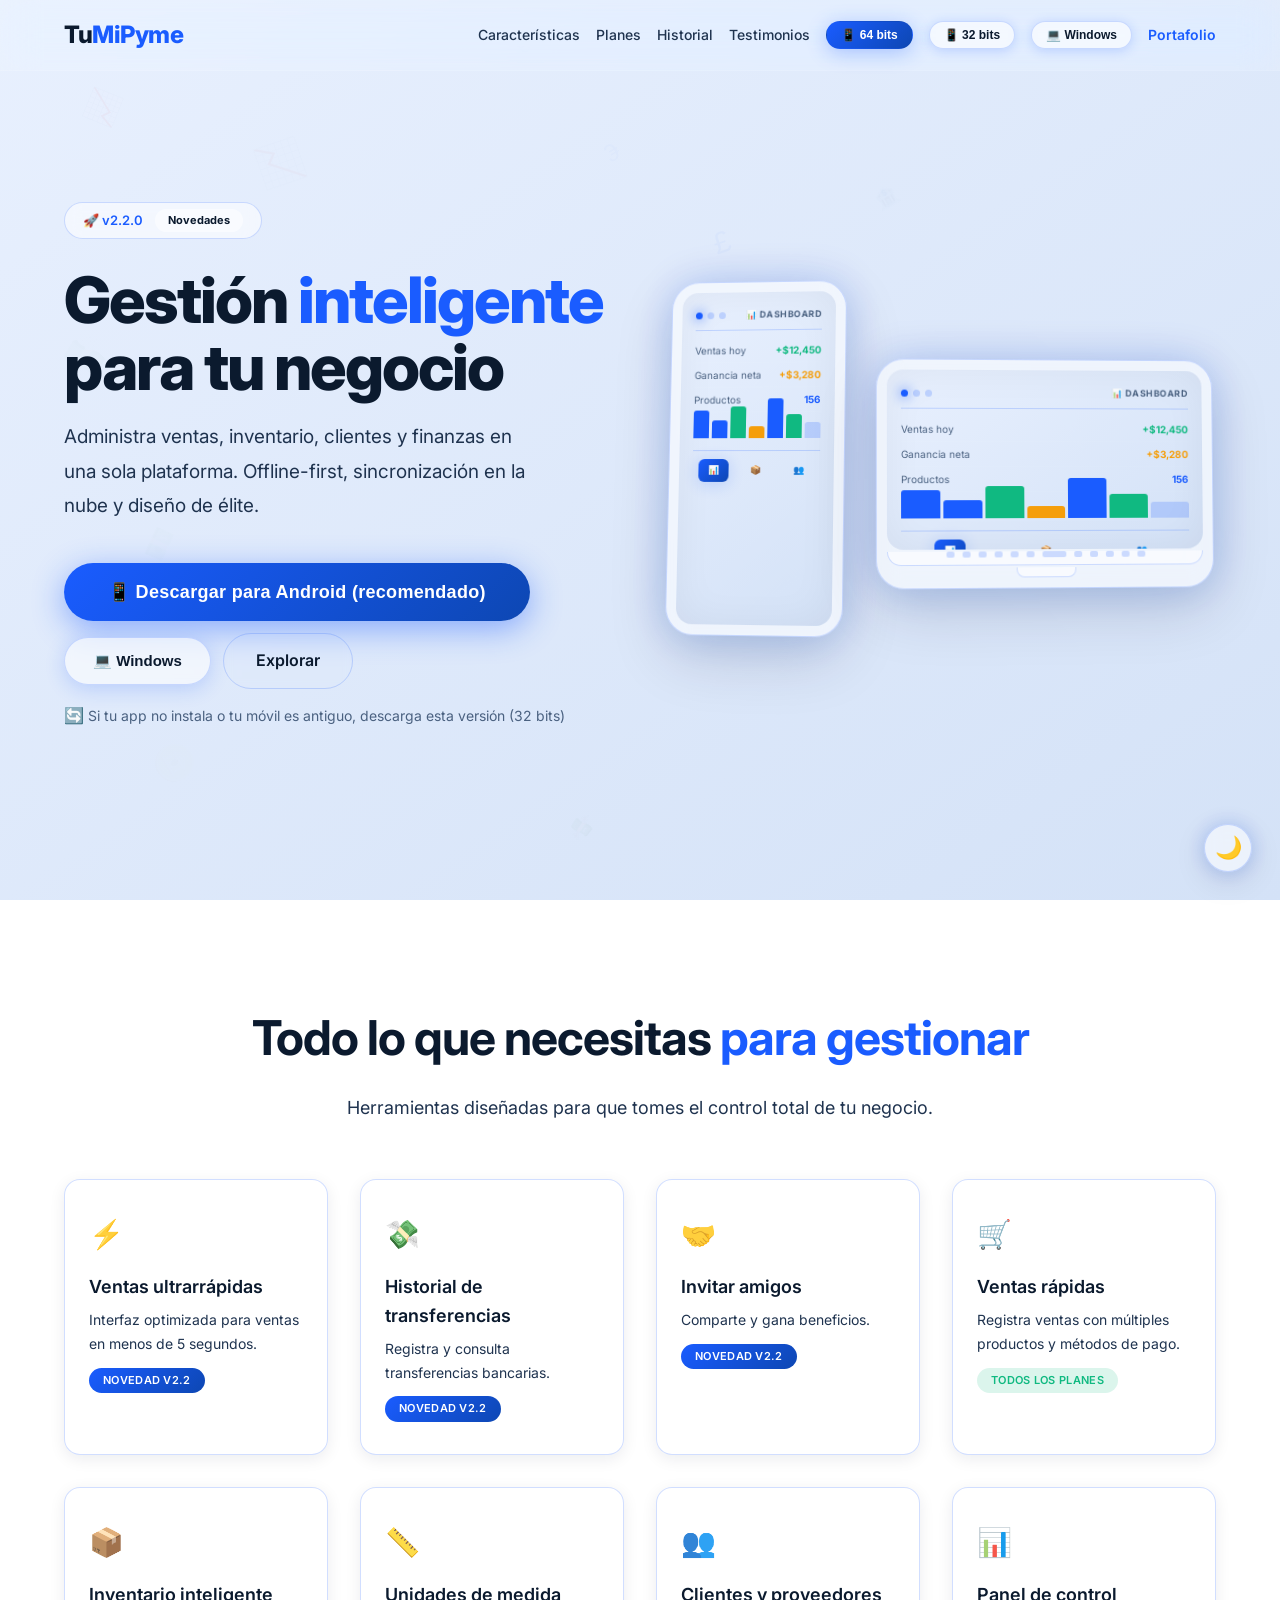
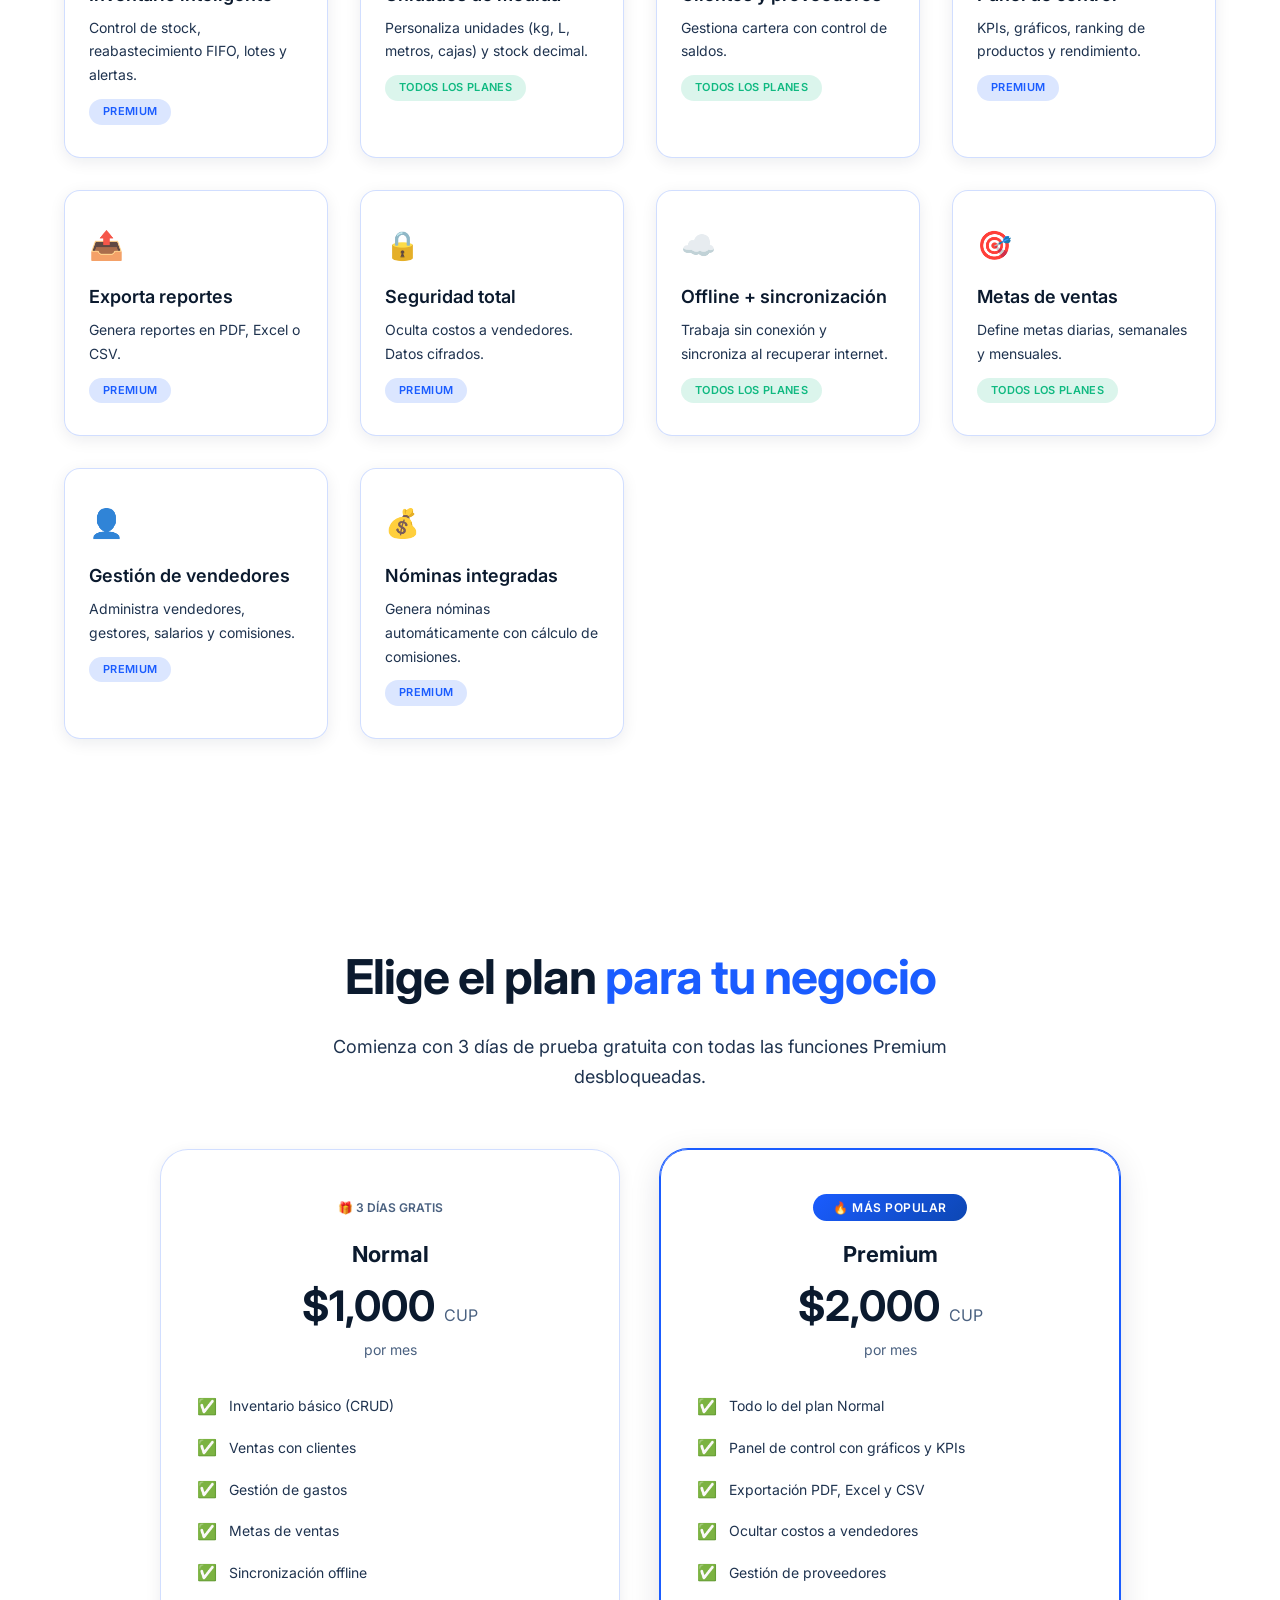
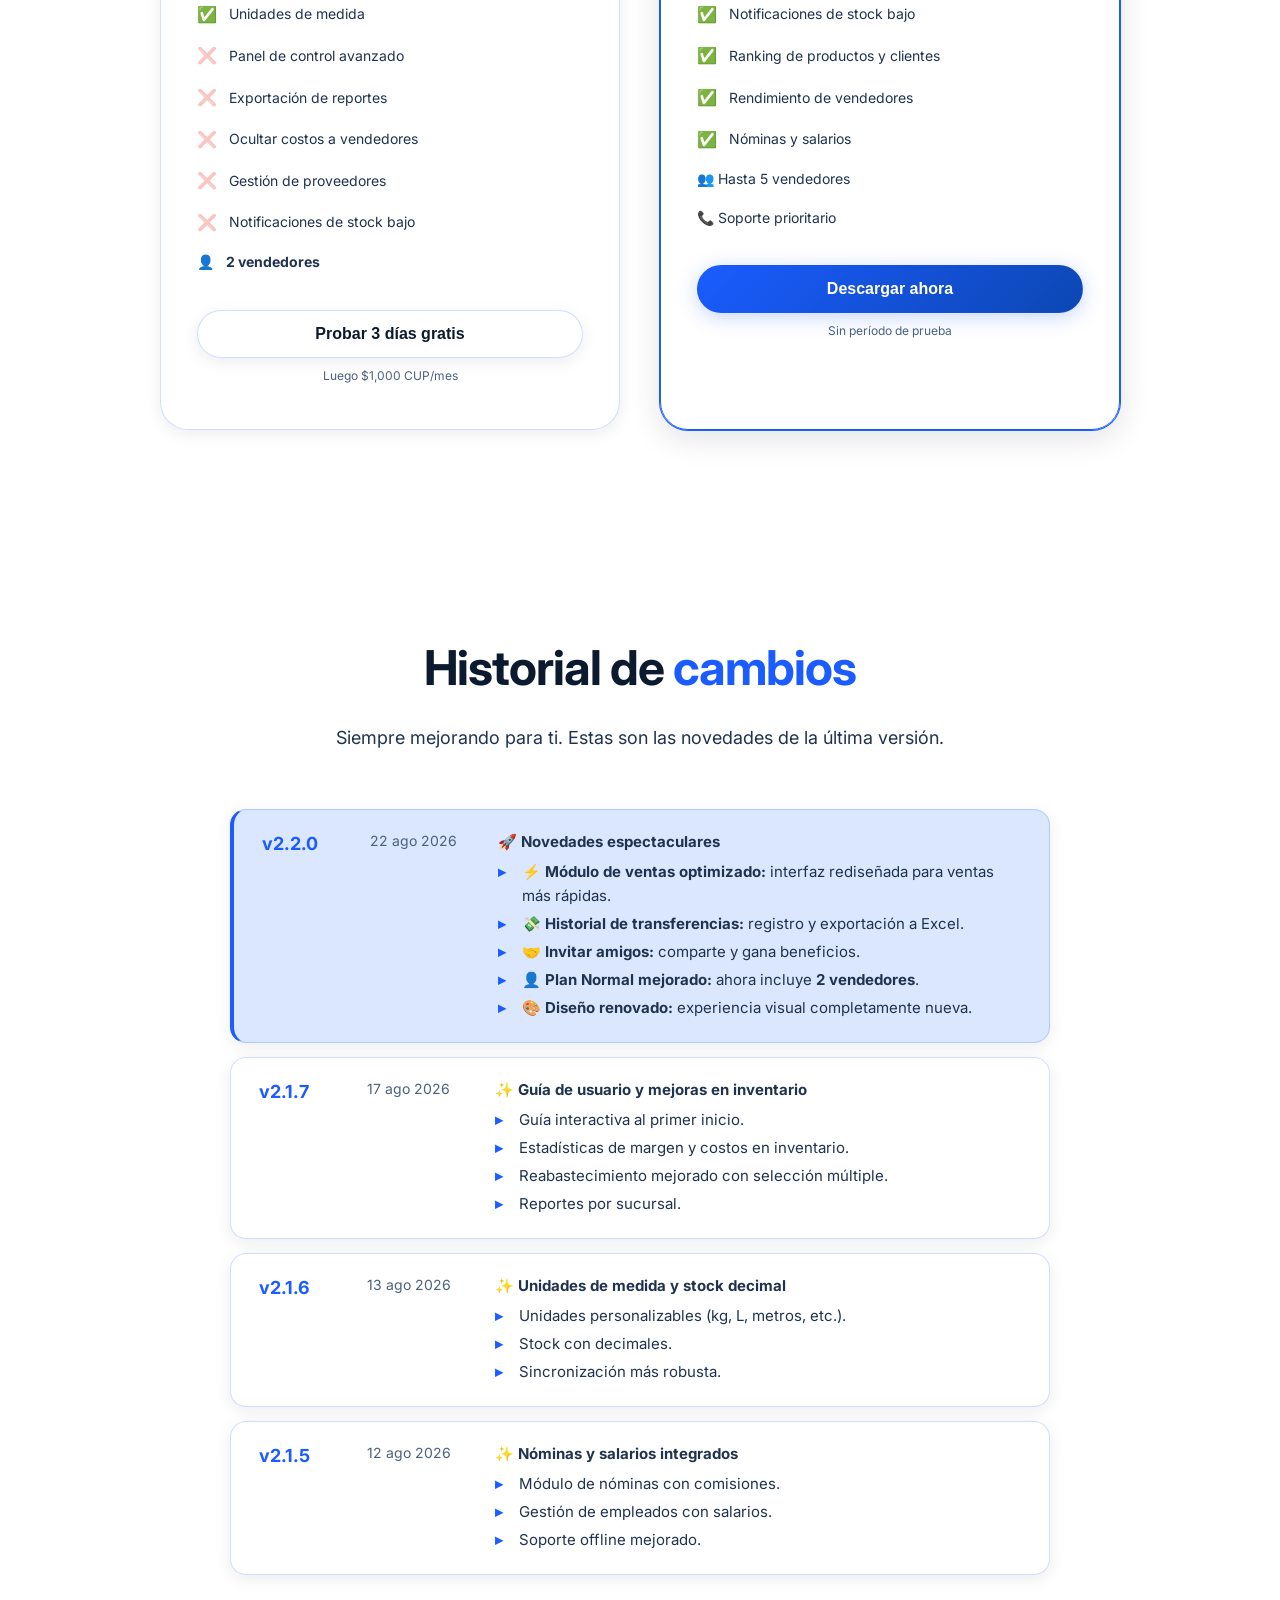
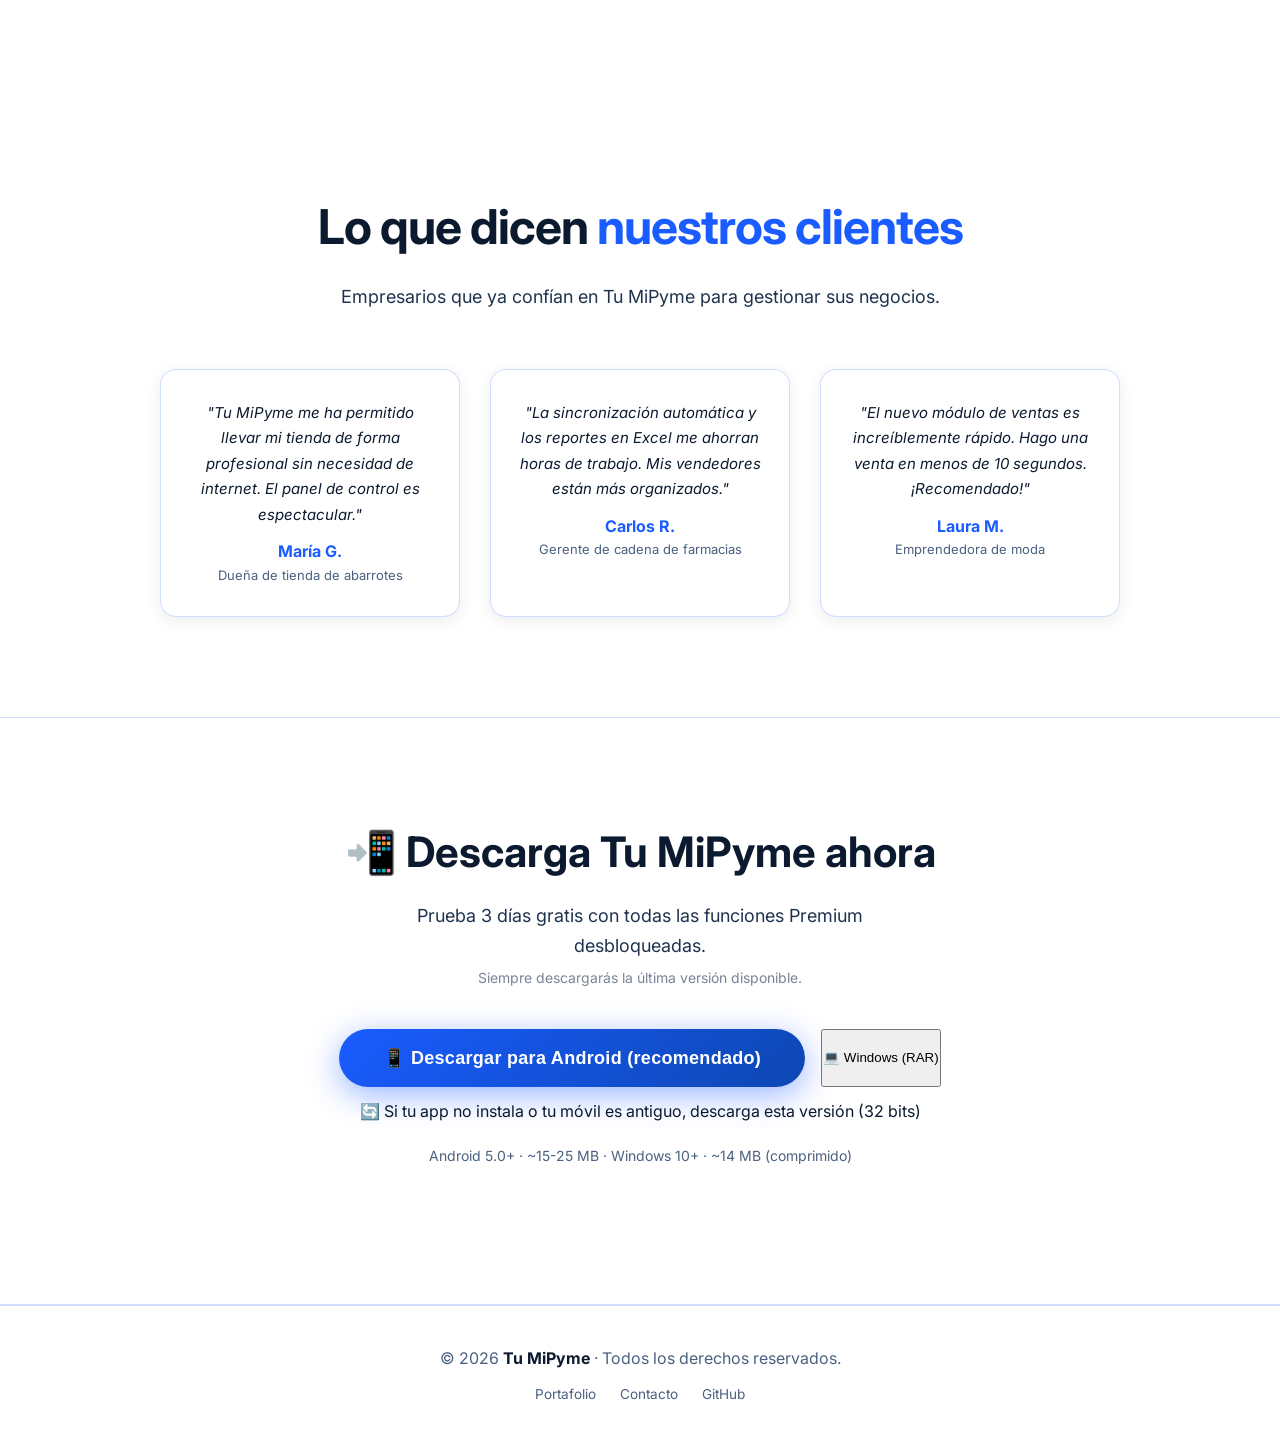
==== index.html @ acb0d07e "Update index.htmlasdasd" ====
<!DOCTYPE html>
<html lang="es">
<head>
    <meta charset="UTF-8" />
    <meta name="viewport" content="width=device-width, initial-scale=1.0" />
    <title>TuMiPyme · Gestión empresarial de élite</title>
    <meta name="description" content="La plataforma definitiva para gestionar tu negocio con inteligencia, diseño y rendimiento sin precedentes." />
    <link rel="preconnect" href="https://fonts.googleapis.com" />
    <link rel="preconnect" href="https://fonts.gstatic.com" crossorigin />
    <link href="https://fonts.googleapis.com/css2?family=Inter:opsz,wght@14..32,300;14..32,400;14..32,500;14..32,600;14..32,700;14..32,800;14..32,900&display=swap" rel="stylesheet" />
    <style>
        /* ============================================================
           VARIABLES – Fondos unificados con gradientes azules
           ============================================================ */
        :root {
            --bg-gradient: linear-gradient(145deg, #e8f0fe, #d4e2f7);
            --bg-card: rgba(255, 255, 255, 0.55);
            --bg-card-hover: rgba(255, 255, 255, 0.75);
            --text-primary: #0b1a2e;
            --text-secondary: #1f334f;
            --text-muted: #4a6180;
            --accent: #1a5cff;
            --accent-light: #dbe6ff;
            --accent-gradient: linear-gradient(135deg, #1a5cff, #0d47b3);
            --shadow-sm: 0 4px 16px rgba(0, 20, 50, 0.08);
            --shadow-md: 0 8px 32px rgba(0, 20, 50, 0.12);
            --shadow-lg: 0 20px 60px rgba(0, 20, 50, 0.16);
            --radius: 16px;
            --radius-xl: 28px;
            --transition: 0.35s cubic-bezier(0.25, 0.46, 0.45, 0.94);
            --font-sans: 'Inter', -apple-system, BlinkMacSystemFont, sans-serif;
            --border-glow: rgba(26, 92, 255, 0.2);
            --particle-opacity: 0.25;
        }

        /* Modo oscuro – gradiente azul profundo y elegante */
        [data-theme="dark"] {
            --bg-gradient: linear-gradient(145deg, #0a1a3a, #0d2147, #0a1a3a);
            --bg-card: rgba(255, 255, 255, 0.06);
            --bg-card-hover: rgba(255, 255, 255, 0.12);
            --text-primary: #f0f5ff;
            --text-secondary: #b8ccee;
            --text-muted: #6a88b0;
            --accent: #4a8bff;
            --accent-light: #1a2a5a;
            --shadow-sm: 0 4px 16px rgba(0, 0, 0, 0.3);
            --shadow-md: 0 8px 32px rgba(0, 0, 0, 0.4);
            --shadow-lg: 0 20px 60px rgba(0, 0, 0, 0.5);
            --border-glow: rgba(74, 139, 255, 0.3);
            --particle-opacity: 0.2;
        }

        /* ============================================================
           RESET Y BASE
           ============================================================ */
        * { margin: 0; padding: 0; box-sizing: border-box; }
        html { scroll-behavior: smooth; -webkit-font-smoothing: antialiased; }
        body {
            font-family: var(--font-sans);
            background: var(--bg-gradient);
            color: var(--text-primary);
            line-height: 1.6;
            transition: background 0.6s, color 0.4s;
            overflow-x: hidden;
            min-height: 100vh;
            background-attachment: fixed;
        }
        a { color: inherit; text-decoration: none; }
        .container { max-width: 1200px; margin: 0 auto; padding: 0 24px; position: relative; z-index: 2; }

        /* ===== Partículas de fondo (reducidas) ===== */
        #money-canvas {
            position: fixed;
            top: 0;
            left: 0;
            width: 100%;
            height: 100%;
            z-index: 0;
            pointer-events: none;
            opacity: var(--particle-opacity);
        }

        /* ===== Tema toggle ===== */
        .theme-toggle {
            position: fixed; bottom: 28px; right: 28px; z-index: 999;
            width: 48px; height: 48px; border-radius: 50%;
            background: var(--bg-card); backdrop-filter: blur(8px);
            border: 1px solid var(--border-glow);
            color: var(--text-primary); font-size: 22px; cursor: pointer;
            box-shadow: var(--shadow-md), 0 0 20px var(--border-glow);
            transition: all 0.3s;
            display: flex; align-items: center; justify-content: center;
        }
        .theme-toggle:hover { transform: scale(1.06) rotate(4deg); border-color: var(--accent); box-shadow: var(--shadow-lg), 0 0 40px var(--border-glow); }

        /* ===== Header ===== */
        header {
            position: fixed; top: 0; left: 0; width: 100%; padding: 16px 0; z-index: 1000;
            background: rgba(255,255,255,0.15); backdrop-filter: blur(18px) saturate(1.4);
            border-bottom: 1px solid rgba(255,255,255,0.08);
            transition: background 0.4s, box-shadow 0.4s;
        }
        [data-theme="dark"] header { background: rgba(10,26,58,0.25); border-bottom: 1px solid rgba(255,255,255,0.04); }
        header.scrolled { background: rgba(255,255,255,0.55); box-shadow: 0 4px 40px rgba(0,0,0,0.06); }
        [data-theme="dark"] header.scrolled { background: rgba(10,26,58,0.55); box-shadow: 0 4px 40px rgba(0,0,0,0.3); }
        .header-inner { display: flex; align-items: center; justify-content: space-between; }
        .logo { font-weight: 800; font-size: 24px; letter-spacing: -0.5px; color: var(--text-primary); }
        .logo span { color: var(--accent); }
        nav { display: flex; align-items: center; gap: 16px; flex-wrap: wrap; }
        nav a { font-size: 14px; font-weight: 500; color: var(--text-secondary); transition: color 0.3s; position: relative; }
        nav a::after { content: ''; position: absolute; bottom: -4px; left: 0; width: 0; height: 2px; background: var(--accent); transition: width 0.3s; border-radius: 2px; }
        nav a:hover { color: var(--text-primary); }
        nav a:hover::after { width: 100%; }
        .nav-download-android64, .nav-download-android32, .nav-download-windows {
            padding: 6px 14px; border-radius: 50px; font-weight: 600; font-size: 12px;
            transition: all 0.3s; border: 1px solid var(--border-glow); cursor: pointer;
            display: inline-flex; align-items: center; gap: 6px;
            background: var(--bg-card); backdrop-filter: blur(4px);
            box-shadow: 0 2px 12px var(--border-glow); color: var(--text-primary);
        }
        .nav-download-android64 { background: var(--accent-gradient); color: #fff !important; border-color: transparent; box-shadow: 0 4px 20px rgba(26,92,255,0.3); }
        .nav-download-android64:hover { transform: translateY(-2px) scale(1.03); box-shadow: 0 8px 30px rgba(26,92,255,0.45); }
        .nav-download-android32:hover, .nav-download-windows:hover { border-color: var(--accent); color: var(--accent); transform: translateY(-2px); box-shadow: 0 4px 24px var(--border-glow); }
        .nav-download-android64::after, .nav-download-android32::after, .nav-download-windows::after { display: none; }
        .nav-portfolio { color: var(--accent) !important; font-weight: 600; }
        .nav-portfolio::after { background: var(--accent) !important; }
        .menu-toggle { display: none; background: none; border: none; font-size: 26px; color: var(--text-primary); cursor: pointer; padding: 4px; }

        /* ===== Hero ===== */
        .hero { padding: 150px 0 120px; min-height: 100vh; display: flex; align-items: center; position: relative; text-align: left; }
        .hero-grid { display: grid; grid-template-columns: 1fr 1fr; gap: 60px; align-items: center; }
        .hero-content { animation: fadeUp 1s ease; }
        @keyframes fadeUp { from { opacity: 0; transform: translateY(40px); } to { opacity: 1; transform: translateY(0); } }
        .hero-badge {
            display: inline-flex; align-items: center; gap: 8px;
            background: var(--bg-card); backdrop-filter: blur(8px);
            color: var(--accent); font-weight: 600; font-size: 13px;
            padding: 6px 18px; border-radius: 50px; margin-bottom: 28px;
            border: 1px solid var(--border-glow);
        }
        .hero-badge .whats-new { color: var(--text-primary); background: rgba(255,255,255,0.5); padding: 2px 12px; border-radius: 30px; font-size: 11px; font-weight: 700; transition: all 0.3s; border: 1px solid transparent; margin-left: 4px; }
        .hero-badge .whats-new:hover { background: var(--accent-gradient); color: #fff; border-color: var(--accent); transform: scale(1.05); }
        .hero h1 { font-size: 56px; font-weight: 800; line-height: 1.04; letter-spacing: -2px; color: var(--text-primary); margin-bottom: 20px; }
        .hero h1 .highlight { color: var(--accent); }
        .hero p { font-size: 19px; color: var(--text-secondary); max-width: 480px; margin-bottom: 40px; line-height: 1.8; }
        .hero-actions { display: flex; flex-direction: column; align-items: flex-start; gap: 12px; }
        .hero-actions .primary-group { display: flex; flex-wrap: wrap; gap: 12px; align-items: center; }

        /* ============================================================
           BOTONES (sin animación adicional)
           ============================================================ */
        .btn-android-primary, .btn-cta-android-primary {
            display: inline-flex;
            align-items: center;
            gap: 10px;
            padding: 18px 44px;
            border-radius: 50px;
            font-weight: 700;
            font-size: 18px;
            border: none;
            cursor: pointer;
            transition: all 0.3s;
            background: var(--accent-gradient);
            color: #fff;
            box-shadow: 0 8px 32px rgba(26,92,255,0.45);
            letter-spacing: 0.3px;
        }
        .btn-android-primary:hover, .btn-cta-android-primary:hover {
            transform: translateY(-4px) scale(1.02);
            box-shadow: 0 12px 48px rgba(26,92,255,0.6);
        }

        .btn-windows {
            display: inline-flex;
            align-items: center;
            gap: 8px;
            padding: 14px 28px;
            border-radius: 50px;
            font-weight: 600;
            font-size: 15px;
            border: 1px solid var(--border-glow);
            cursor: pointer;
            transition: all 0.3s;
            background: var(--bg-card);
            backdrop-filter: blur(4px);
            box-shadow: 0 4px 20px var(--border-glow);
            color: var(--text-primary);
        }
        .btn-windows:hover {
            border-color: var(--accent);
            color: var(--accent);
            transform: translateY(-4px);
            box-shadow: 0 8px 32px var(--border-glow);
        }

        .btn-secondary {
            display: inline-flex;
            align-items: center;
            gap: 10px;
            padding: 14px 32px;
            border-radius: 50px;
            font-weight: 600;
            font-size: 16px;
            background: transparent;
            color: var(--text-primary);
            border: 1px solid var(--border-glow);
            cursor: pointer;
            transition: all 0.3s;
            backdrop-filter: blur(4px);
        }
        .btn-secondary:hover {
            border-color: var(--accent);
            color: var(--accent);
            transform: translateY(-4px);
            box-shadow: 0 8px 32px var(--border-glow);
        }

        .hero-actions .fallback-link {
            font-size: 14px;
            color: var(--text-muted);
            transition: color 0.3s;
            margin-top: 2px;
        }
        .hero-actions .fallback-link:hover {
            color: var(--accent);
            text-decoration: underline;
        }
        .hero-actions .fallback-link .icon { font-size: 16px; }

        /* ===== MOCKUPS ===== */
        .hero-mockups { display: flex; justify-content: center; align-items: center; gap: 30px; position: relative; perspective: 1200px; }
        .mockup-phone, .mockup-desktop {
            background: var(--bg-card); backdrop-filter: blur(12px);
            border-radius: var(--radius-xl); border: 1px solid var(--border-glow);
            box-shadow: var(--shadow-lg), 0 0 40px var(--border-glow);
            transition: all 0.5s ease; padding: 10px;
        }
        .mockup-phone { width: 180px; transform: rotateY(-6deg) rotateX(4deg) translateY(-8px); }
        .mockup-desktop { width: 340px; transform: rotateY(4deg) rotateX(2deg) translateY(8px); }
        .mockup-phone:hover, .mockup-desktop:hover { transform: scale(1.02) rotateY(0deg) rotateX(0deg); box-shadow: var(--shadow-lg), 0 0 60px var(--border-glow); }
        .mockup-screen {
            background: var(--bg-gradient); border-radius: var(--radius);
            padding: 16px 14px; overflow: hidden;
            box-shadow: inset 0 0 40px rgba(0,0,0,0.05);
        }
        [data-theme="dark"] .mockup-screen { box-shadow: inset 0 0 40px rgba(0,0,0,0.3); }
        .mockup-phone .mockup-screen { aspect-ratio: 9 / 19; }
        .mockup-desktop .mockup-screen { aspect-ratio: 16 / 9; }
        .mockup-header { display: flex; justify-content: space-between; padding-bottom: 8px; border-bottom: 1px solid var(--border-glow); margin-bottom: 8px; align-items: center; }
        .mockup-header .dots { display: flex; gap: 5px; }
        .mockup-header .dot { width: 7px; height: 7px; border-radius: 50%; background: var(--border-glow); }
        .mockup-header .dot.active { background: var(--accent); box-shadow: 0 0 12px var(--accent); }
        .mockup-header .title { font-size: 9px; font-weight: 700; color: var(--text-muted); letter-spacing: 0.5px; text-transform: uppercase; }
        .mockup-row { display: flex; justify-content: space-between; font-size: 10px; padding: 4px 0; border-bottom: 1px solid rgba(255,255,255,0.03); color: var(--text-muted); }
        .mockup-row .value { font-weight: 700; color: var(--text-primary); }
        .mockup-row .value.green { color: #10b981; }
        .mockup-row .value.blue  { color: var(--accent); }
        .mockup-row .value.orange { color: #f59e0b; }
        .mockup-chart { display: flex; align-items: flex-end; gap: 3px; height: 32px; padding: 6px 0; }
        .mockup-chart .bar { flex: 1; background: var(--border-glow); border-radius: 3px 3px 0 0; min-height: 4px; transition: height 0.6s ease; }
        .mockup-chart .bar.primary { background: var(--accent); }
        .mockup-chart .bar.green   { background: #10b981; }
        .mockup-chart .bar.orange  { background: #f59e0b; }
        .mockup-footer { display: flex; justify-content: space-around; padding-top: 8px; border-top: 1px solid var(--border-glow); margin-top: 6px; }
        .mockup-footer span { font-size: 9px; color: var(--text-muted); padding: 4px 10px; border-radius: 6px; font-weight: 600; background: transparent; transition: all 0.3s; }
        .mockup-footer span.active { background: var(--accent-gradient); color: #fff; box-shadow: 0 2px 16px var(--border-glow); }
        .mockup-desktop .keyboard {
            height: 14px; background: var(--bg-card); border-radius: 0 0 var(--radius) var(--radius);
            margin-top: 2px; display: flex; justify-content: center; gap: 8px; padding: 0 12px;
            border: 1px solid var(--border-glow); border-top: none;
        }
        .mockup-desktop .keyboard span { display: inline-block; width: 8px; height: 6px; background: var(--border-glow); border-radius: 2px; }
        .mockup-desktop .stand { width: 60px; height: 10px; background: var(--bg-card); margin: 2px auto 0; border-radius: 0 0 8px 8px; border: 1px solid var(--border-glow); border-top: none; }

        /* ===== RESTO DE SECCIONES ===== */
        section { padding: 100px 0; position: relative; z-index: 1; }
        .section-title { font-size: 42px; font-weight: 700; letter-spacing: -1px; text-align: center; margin-bottom: 16px; color: var(--text-primary); }
        .section-title .accent { color: var(--accent); }
        .section-subtitle { text-align: center; font-size: 18px; color: var(--text-secondary); max-width: 640px; margin: 0 auto 56px; line-height: 1.7; }
        .fade-up { opacity: 0; transform: translateY(30px); transition: opacity 0.8s ease, transform 0.8s ease; }
        .fade-up.visible { opacity: 1; transform: translateY(0); }

        /* ===== FEATURES ===== */
        .features-grid { display: grid; grid-template-columns: repeat(auto-fit, minmax(240px, 1fr)); gap: 32px; }
        .feature-card {
            background: var(--bg-card); backdrop-filter: blur(12px);
            border-radius: var(--radius); padding: 32px 24px;
            transition: all 0.3s; box-shadow: var(--shadow-sm);
            border: 1px solid var(--border-glow); text-align: left;
        }
        .feature-card:hover { transform: translateY(-6px); border-color: var(--accent); box-shadow: var(--shadow-md), 0 0 30px var(--border-glow); }
        .feature-card .icon { font-size: 28px; margin-bottom: 16px; display: inline-block; opacity: 0.9; }
        .feature-card h3 { font-size: 18px; font-weight: 600; color: var(--text-primary); margin-bottom: 6px; }
        .feature-card p { font-size: 14px; color: var(--text-secondary); line-height: 1.7; }
        .feature-card .tag { display: inline-block; margin-top: 12px; font-size: 11px; font-weight: 600; padding: 4px 14px; border-radius: 50px; background: var(--accent-light); color: var(--accent); text-transform: uppercase; letter-spacing: 0.3px; }
        .feature-card .tag-new { background: var(--accent-gradient); color: #fff; }
        .feature-card .tag-free { background: rgba(16,185,129,0.15); color: #10b981; }

        /* ===== PLANES ===== */
        .plans-grid { display: grid; grid-template-columns: 1fr 1fr; gap: 40px; max-width: 960px; margin: 0 auto; }
        .plan-card {
            background: var(--bg-card); backdrop-filter: blur(12px);
            border-radius: var(--radius-xl); padding: 44px 36px;
            border: 1px solid var(--border-glow); transition: all 0.3s;
            box-shadow: var(--shadow-sm); text-align: center;
        }
        .plan-card:hover { transform: translateY(-8px); box-shadow: var(--shadow-lg), 0 0 40px var(--border-glow); border-color: var(--accent); }
        .plan-card.popular { border-color: var(--accent); box-shadow: 0 0 0 1px var(--accent), var(--shadow-md); }
        .plan-card.popular .badge { display: inline-block; background: var(--accent-gradient); color: #fff; font-weight: 600; font-size: 12px; padding: 4px 20px; border-radius: 50px; text-transform: uppercase; letter-spacing: 0.5px; margin-bottom: 16px; }
        .plan-card .trial-badge { display: inline-block; background: rgba(255,255,255,0.04); color: var(--text-muted); font-weight: 600; font-size: 12px; padding: 4px 20px; border-radius: 50px; text-transform: uppercase; margin-bottom: 16px; }
        .plan-card .name { font-size: 22px; font-weight: 700; color: var(--text-primary); }
        .plan-card .price { font-size: 42px; font-weight: 700; color: var(--text-primary); }
        .plan-card .price small { font-size: 16px; font-weight: 400; color: var(--text-muted); }
        .plan-card .period { font-size: 14px; color: var(--text-muted); margin-bottom: 24px; }
        .plan-card ul { text-align: left; list-style: none; padding: 0; margin-bottom: 28px; }
        .plan-card ul li { display: flex; align-items: center; gap: 12px; padding: 8px 0; font-size: 14px; color: var(--text-secondary); }
        .plan-card ul li .check { color: var(--accent); font-weight: 700; font-size: 16px; }
        .plan-card ul li .cross { color: var(--text-muted); font-weight: 700; font-size: 16px; opacity: 0.3; }
        .btn-plan { display: inline-block; padding: 14px 40px; border-radius: 50px; font-weight: 600; font-size: 16px; border: 1px solid var(--border-glow); cursor: pointer; transition: all 0.3s; background: var(--accent-gradient); color: #fff; box-shadow: 0 4px 20px rgba(26,92,255,0.25); }
        .btn-plan:hover { transform: translateY(-4px); box-shadow: 0 8px 36px rgba(26,92,255,0.4); }
        .btn-plan-outline { background: var(--bg-card); color: var(--text-primary); box-shadow: var(--shadow-sm); }
        .btn-plan-outline:hover { border-color: var(--accent); color: var(--accent); box-shadow: var(--shadow-md), 0 0 30px var(--border-glow); }

        /* ===== CHANGELOG ===== */
        .changelog-list { max-width: 820px; margin: 0 auto; }
        .changelog-item {
            display: flex; gap: 28px; padding: 20px 28px;
            background: var(--bg-card); backdrop-filter: blur(12px);
            border-radius: var(--radius); margin-bottom: 14px;
            border: 1px solid var(--border-glow); transition: all 0.3s;
            align-items: flex-start; box-shadow: var(--shadow-sm);
        }
        .changelog-item:hover { transform: translateX(6px); border-color: var(--accent); box-shadow: var(--shadow-md), 0 0 30px var(--border-glow); }
        .changelog-item .version { font-weight: 700; font-size: 18px; color: var(--accent); min-width: 80px; }
        .changelog-item .date { font-size: 14px; color: var(--text-muted); min-width: 100px; }
        .changelog-item .desc { font-size: 15px; color: var(--text-secondary); }
        .changelog-item .desc ul { list-style: none; padding-left: 0; margin-top: 4px; }
        .changelog-item .desc ul li { padding: 2px 0 2px 24px; position: relative; }
        .changelog-item .desc ul li::before { content: '▸'; position: absolute; left: 0; color: var(--accent); font-weight: 700; }
        .changelog-item.latest { border-left: 4px solid var(--accent); background: var(--accent-light); }

        /* ===== TESTIMONIOS ===== */
        .testimonials-grid { display: grid; grid-template-columns: repeat(auto-fit, minmax(240px, 1fr)); gap: 30px; max-width: 960px; margin: 0 auto; }
        .testimonial-card {
            background: var(--bg-card); backdrop-filter: blur(12px);
            padding: 30px 24px; border-radius: var(--radius);
            border: 1px solid var(--border-glow); box-shadow: var(--shadow-sm);
            transition: all 0.3s; text-align: center;
        }
        .testimonial-card:hover { transform: translateY(-6px); border-color: var(--accent); box-shadow: var(--shadow-md), 0 0 30px var(--border-glow); }
        .testimonial-card .quote { font-size: 15px; font-style: italic; color: var(--text-primary); margin-bottom: 12px; line-height: 1.7; }
        .testimonial-card .author { font-weight: 700; color: var(--accent); }
        .testimonial-card .role { font-size: 13px; color: var(--text-muted); }

        /* ===== CTA ===== */
        .cta-section {
            background: var(--bg-card); backdrop-filter: blur(12px);
            padding: 100px 0; text-align: center;
            border-top: 1px solid var(--border-glow); border-bottom: 1px solid var(--border-glow);
        }
        .cta-section h2 { font-size: 42px; font-weight: 700; color: var(--text-primary); margin-bottom: 16px; }
        .cta-section p { font-size: 18px; color: var(--text-secondary); max-width: 540px; margin: 0 auto 36px; line-height: 1.7; }
        .cta-section .version-info { margin-top: 20px; font-size: 14px; color: var(--text-muted); }
        .cta-actions { display: flex; flex-direction: column; align-items: center; gap: 12px; }
        .cta-actions .primary-group { display: flex; flex-wrap: wrap; justify-content: center; gap: 16px; }

        /* ===== FOOTER ===== */
        footer {
            background: var(--bg-card); backdrop-filter: blur(12px);
            color: var(--text-muted); padding: 40px 0;
            text-align: center; border-top: 1px solid var(--border-glow);
        }
        footer strong { color: var(--text-primary); }
        footer .footer-links { margin-top: 12px; display: flex; justify-content: center; gap: 24px; flex-wrap: wrap; }
        footer .footer-links a { color: var(--text-muted); transition: color 0.3s; font-size: 0.85rem; }
        footer .footer-links a:hover { color: var(--accent); }

        /* ===== MODAL DE ADVERTENCIA (Android) ===== */
        .modal-overlay {
            position: fixed; top: 0; left: 0; width: 100%; height: 100%;
            background: rgba(0,0,0,0.4); backdrop-filter: blur(8px);
            z-index: 2000; display: none; align-items: center; justify-content: center;
            padding: 24px;
        }
        .modal-overlay.active { display: flex; }
        .modal {
            background: var(--bg-card); backdrop-filter: blur(20px);
            max-width: 480px; width: 100%; border-radius: var(--radius-xl);
            padding: 44px 36px; box-shadow: var(--shadow-lg);
            animation: fadeUp 0.4s ease; border: 1px solid var(--border-glow);
        }
        .modal .icon { font-size: 48px; text-align: center; margin-bottom: 16px; }
        .modal h3 { font-size: 22px; font-weight: 700; text-align: center; color: var(--text-primary); margin-bottom: 12px; }
        .modal p { font-size: 16px; color: var(--text-secondary); text-align: center; line-height: 1.7; }
        .modal .highlight { background: var(--accent-light); padding: 16px 20px; border-radius: var(--radius); border-left: 4px solid var(--accent); margin: 20px 0 16px; font-size: 14px; color: var(--text-secondary); }
        .modal .highlight strong { color: var(--text-primary); }
        .modal .note-fallback { background: rgba(255,193,7,0.08); padding: 12px 16px; border-radius: var(--radius); border: 1px solid rgba(255,193,7,0.2); margin-bottom: 20px; font-size: 14px; color: var(--text-secondary); }
        .modal .note-fallback strong { color: var(--text-primary); }
        .modal-actions { display: flex; gap: 12px; justify-content: center; margin-top: 8px; }
        .modal-actions .btn { flex: 1; padding: 14px 24px; border-radius: 50px; font-weight: 600; font-size: 16px; border: 1px solid var(--border-glow); cursor: pointer; transition: all 0.3s; text-align: center; background: var(--bg-card); color: var(--text-primary); }
        .modal-actions .btn-secondary:hover { border-color: var(--accent); color: var(--accent); box-shadow: 0 4px 20px var(--border-glow); }
        .modal-actions .btn-primary { background: var(--accent-gradient); color: #fff; border-color: transparent; box-shadow: 0 4px 20px rgba(26,92,255,0.25); }
        .modal-actions .btn-primary:hover { transform: translateY(-2px); box-shadow: 0 8px 32px rgba(26,92,255,0.4); }

        /* ============================================================
           RESPONSIVE
           ============================================================ */
        @media (max-width: 1024px) {
            .hero-grid { grid-template-columns: 1fr; text-align: center; gap: 50px; }
            .hero p { margin: 0 auto 32px; }
            .hero-actions { align-items: center; }
            .hero-actions .primary-group { justify-content: center; }
            .hero-mockups { order: -1; flex-wrap: wrap; justify-content: center; }
            .mockup-phone { width: 150px; }
            .mockup-desktop { width: 280px; }
            .plans-grid { grid-template-columns: 1fr; max-width: 480px; }
            nav { display: none; flex-direction: column; background: var(--bg-card); backdrop-filter: blur(20px); position: absolute; top: 72px; left: 0; width: 100%; padding: 28px; box-shadow: var(--shadow-lg); border-radius: 0 0 var(--radius) var(--radius); gap: 16px; border: 1px solid var(--border-glow); border-top: none; }
            nav.open { display: flex; }
            .menu-toggle { display: block; }
            .changelog-item { flex-wrap: wrap; gap: 8px; padding: 18px; }
            .changelog-item .version, .changelog-item .date { min-width: auto; }
            .modal { padding: 32px 20px; }
            .modal-actions { flex-direction: column; }
            .theme-toggle { bottom: 16px; right: 16px; width: 44px; height: 44px; font-size: 20px; }
        }
        @media (max-width: 600px) {
            .hero { padding: 120px 0 80px; }
            .hero h1 { font-size: 32px; }
            .hero p { font-size: 16px; padding: 0 12px; }
            .section-title { font-size: 30px; }
            .plan-card { padding: 28px 20px; }
            .feature-card { padding: 24px 18px; }
            .cta-section h2 { font-size: 30px; }
            .btn-android-primary, .btn-cta-android-primary { font-size: 16px; padding: 16px 32px; }
            .btn-windows, .btn-cta-windows { font-size: 14px; padding: 12px 24px; }
            .hero-badge { font-size: 12px; padding: 4px 14px; }
            .hero-badge .whats-new { font-size: 10px; padding: 2px 10px; }
            .hero-actions .primary-group { flex-direction: column; align-items: center; }
            .btn-secondary { font-size: 15px; padding: 12px 24px; }
            .mockup-phone { width: 120px; }
            .mockup-desktop { width: 210px; }
            .hero-mockups { gap: 16px; }
            .cta-actions .primary-group { flex-direction: column; align-items: center; }
        }
        @media (min-width: 1025px) {
            .hero h1 { font-size: 64px; }
            .section-title { font-size: 48px; }
            .feature-card:hover { transform: translateY(-10px); }
            .plan-card:hover { transform: translateY(-12px); }
        }
    </style>
</head>
<body>

    <!-- ===== CANVAS DE PARTÍCULAS ===== -->
    <canvas id="money-canvas"></canvas>

    <!-- ===== HEADER ===== -->
    <header id="header">
        <div class="container header-inner">
            <a href="#" class="logo">Tu<span>MiPyme</span></a>
            <button class="menu-toggle" id="menuToggle" aria-label="Menú">☰</button>
            <nav id="mainNav">
                <a href="#features">Características</a>
                <a href="#plans">Planes</a>
                <a href="#changelog">Historial</a>
                <a href="#testimonios">Testimonios</a>
                <button class="nav-download-android64 download-trigger" data-platform="android64">📱 64 bits</button>
                <button class="nav-download-android32 download-trigger" data-platform="android32">📱 32 bits</button>
                <button class="nav-download-windows download-trigger" data-platform="windows">💻 Windows</button>
                <a href="https://leifdev0306.github.io/Portafolio/" target="_blank" class="nav-portfolio">Portafolio</a>
            </nav>
        </div>
    </header>

    <!-- ===== HERO ===== -->
    <section class="hero" id="home">
        <div class="container hero-grid">
            <div class="hero-content">
                <div class="hero-badge">
                    🚀 v2.2.0
                    <a href="#changelog" class="whats-new">Novedades</a>
                </div>
                <h1>Gestión <span class="highlight">inteligente</span><br />para tu negocio</h1>
                <p>Administra ventas, inventario, clientes y finanzas en una sola plataforma. Offline-first, sincronización en la nube y diseño de élite.</p>
                <div class="hero-actions">
                    <div class="primary-group">
                        <button class="btn-android-primary download-trigger" data-platform="android64">
                            📱 Descargar para Android (recomendado)
                        </button>
                        <button class="btn-windows download-trigger" data-platform="windows">
                            💻 Windows
                        </button>
                        <a href="#features" class="btn-secondary">Explorar</a>
                    </div>
                    <a href="#" class="fallback-link download-trigger" data-platform="android32">
                        <span class="icon">🔄</span> Si tu app no instala o tu móvil es antiguo, descarga esta versión (32 bits)
                    </a>
                </div>
            </div>
            <div class="hero-mockups">
                <div class="mockup-phone">
                    <div class="mockup-screen">
                        <div class="mockup-header"><div class="dots"><span class="dot active"></span><span class="dot"></span><span class="dot"></span></div><span class="title">📊 Dashboard</span></div>
                        <div class="mockup-row"><span>Ventas hoy</span><span class="value green">+$12,450</span></div>
                        <div class="mockup-row"><span>Ganancia neta</span><span class="value orange">+$3,280</span></div>
                        <div class="mockup-row"><span>Productos</span><span class="value blue">156</span></div>
                        <div class="mockup-chart"><div class="bar primary" style="height:28px"></div><div class="bar primary" style="height:18px"></div><div class="bar green" style="height:32px"></div><div class="bar orange" style="height:12px"></div><div class="bar primary" style="height:40px"></div><div class="bar green" style="height:24px"></div><div class="bar" style="height:16px"></div></div>
                        <div class="mockup-footer"><span class="active">📊</span><span>📦</span><span>👥</span></div>
                    </div>
                </div>
                <div class="mockup-desktop">
                    <div class="mockup-screen">
                        <div class="mockup-header"><div class="dots"><span class="dot active"></span><span class="dot"></span><span class="dot"></span></div><span class="title">📊 Dashboard</span></div>
                        <div class="mockup-row"><span>Ventas hoy</span><span class="value green">+$12,450</span></div>
                        <div class="mockup-row"><span>Ganancia neta</span><span class="value orange">+$3,280</span></div>
                        <div class="mockup-row"><span>Productos</span><span class="value blue">156</span></div>
                        <div class="mockup-chart"><div class="bar primary" style="height:28px"></div><div class="bar primary" style="height:18px"></div><div class="bar green" style="height:32px"></div><div class="bar orange" style="height:12px"></div><div class="bar primary" style="height:40px"></div><div class="bar green" style="height:24px"></div><div class="bar" style="height:16px"></div></div>
                        <div class="mockup-footer"><span class="active">📊</span><span>📦</span><span>👥</span></div>
                    </div>
                    <div class="keyboard"><span></span><span></span><span></span><span></span><span></span><span></span><span style="width:24px;"></span><span></span><span></span><span></span><span></span><span></span></div>
                    <div class="stand"></div>
                </div>
            </div>
        </div>
    </section>

    <!-- ===== FEATURES ===== -->
    <section id="features">
        <div class="container">
            <h2 class="section-title fade-up">Todo lo que necesitas <span class="accent">para gestionar</span></h2>
            <p class="section-subtitle fade-up">Herramientas diseñadas para que tomes el control total de tu negocio.</p>
            <div class="features-grid">
                <div class="feature-card fade-up"><div class="icon">⚡</div><h3>Ventas ultrarrápidas</h3><p>Interfaz optimizada para ventas en menos de 5 segundos.</p><span class="tag tag-new">Novedad v2.2</span></div>
                <div class="feature-card fade-up"><div class="icon">💸</div><h3>Historial de transferencias</h3><p>Registra y consulta transferencias bancarias.</p><span class="tag tag-new">Novedad v2.2</span></div>
                <div class="feature-card fade-up"><div class="icon">🤝</div><h3>Invitar amigos</h3><p>Comparte y gana beneficios.</p><span class="tag tag-new">Novedad v2.2</span></div>
                <div class="feature-card fade-up"><div class="icon">🛒</div><h3>Ventas rápidas</h3><p>Registra ventas con múltiples productos y métodos de pago.</p><span class="tag tag-free">Todos los planes</span></div>
                <div class="feature-card fade-up"><div class="icon">📦</div><h3>Inventario inteligente</h3><p>Control de stock, reabastecimiento FIFO, lotes y alertas.</p><span class="tag">Premium</span></div>
                <div class="feature-card fade-up"><div class="icon">📏</div><h3>Unidades de medida</h3><p>Personaliza unidades (kg, L, metros, cajas) y stock decimal.</p><span class="tag tag-free">Todos los planes</span></div>
                <div class="feature-card fade-up"><div class="icon">👥</div><h3>Clientes y proveedores</h3><p>Gestiona cartera con control de saldos.</p><span class="tag tag-free">Todos los planes</span></div>
                <div class="feature-card fade-up"><div class="icon">📊</div><h3>Panel de control</h3><p>KPIs, gráficos, ranking de productos y rendimiento.</p><span class="tag">Premium</span></div>
                <div class="feature-card fade-up"><div class="icon">📤</div><h3>Exporta reportes</h3><p>Genera reportes en PDF, Excel o CSV.</p><span class="tag">Premium</span></div>
                <div class="feature-card fade-up"><div class="icon">🔒</div><h3>Seguridad total</h3><p>Oculta costos a vendedores. Datos cifrados.</p><span class="tag">Premium</span></div>
                <div class="feature-card fade-up"><div class="icon">☁️</div><h3>Offline + sincronización</h3><p>Trabaja sin conexión y sincroniza al recuperar internet.</p><span class="tag tag-free">Todos los planes</span></div>
                <div class="feature-card fade-up"><div class="icon">🎯</div><h3>Metas de ventas</h3><p>Define metas diarias, semanales y mensuales.</p><span class="tag tag-free">Todos los planes</span></div>
                <div class="feature-card fade-up"><div class="icon">👤</div><h3>Gestión de vendedores</h3><p>Administra vendedores, gestores, salarios y comisiones.</p><span class="tag">Premium</span></div>
                <div class="feature-card fade-up"><div class="icon">💰</div><h3>Nóminas integradas</h3><p>Genera nóminas automáticamente con cálculo de comisiones.</p><span class="tag">Premium</span></div>
            </div>
        </div>
    </section>

    <!-- ===== PLANES ===== -->
    <section id="plans">
        <div class="container">
            <h2 class="section-title fade-up">Elige el plan <span class="accent">para tu negocio</span></h2>
            <p class="section-subtitle fade-up">Comienza con 3 días de prueba gratuita con todas las funciones Premium desbloqueadas.</p>
            <div class="plans-grid">
                <div class="plan-card fade-up">
                    <div class="trial-badge">🎁 3 días gratis</div>
                    <div class="name">Normal</div>
                    <div class="price">$1,000 <small>CUP</small></div>
                    <div class="period">por mes</div>
                    <ul>
                        <li><span class="check">✅</span> Inventario básico (CRUD)</li>
                        <li><span class="check">✅</span> Ventas con clientes</li>
                        <li><span class="check">✅</span> Gestión de gastos</li>
                        <li><span class="check">✅</span> Metas de ventas</li>
                        <li><span class="check">✅</span> Sincronización offline</li>
                        <li><span class="check">✅</span> Unidades de medida</li>
                        <li><span class="cross">❌</span> Panel de control avanzado</li>
                        <li><span class="cross">❌</span> Exportación de reportes</li>
                        <li><span class="cross">❌</span> Ocultar costos a vendedores</li>
                        <li><span class="cross">❌</span> Gestión de proveedores</li>
                        <li><span class="cross">❌</span> Notificaciones de stock bajo</li>
                        <li>👤 <strong>2 vendedores</strong></li>
                    </ul>
                    <button class="btn-plan btn-plan-outline download-trigger" data-platform="android64" style="width:100%; justify-content:center;">Probar 3 días gratis</button>
                    <p style="font-size:12px; color:var(--text-muted); margin-top:8px;">Luego $1,000 CUP/mes</p>
                </div>
                <div class="plan-card popular fade-up">
                    <div class="badge">🔥 Más popular</div>
                    <div class="name">Premium</div>
                    <div class="price">$2,000 <small>CUP</small></div>
                    <div class="period">por mes</div>
                    <ul>
                        <li><span class="check">✅</span> Todo lo del plan Normal</li>
                        <li><span class="check">✅</span> Panel de control con gráficos y KPIs</li>
                        <li><span class="check">✅</span> Exportación PDF, Excel y CSV</li>
                        <li><span class="check">✅</span> Ocultar costos a vendedores</li>
                        <li><span class="check">✅</span> Gestión de proveedores</li>
                        <li><span class="check">✅</span> Notificaciones de stock bajo</li>
                        <li><span class="check">✅</span> Ranking de productos y clientes</li>
                        <li><span class="check">✅</span> Rendimiento de vendedores</li>
                        <li><span class="check">✅</span> Nóminas y salarios</li>
                        <li>👥 Hasta 5 vendedores</li>
                        <li>📞 Soporte prioritario</li>
                    </ul>
                    <button class="btn-plan download-trigger" data-platform="android64" style="width:100%; justify-content:center;">Descargar ahora</button>
                    <p style="font-size:12px; color:var(--text-muted); margin-top:8px;">Sin período de prueba</p>
                </div>
            </div>
        </div>
    </section>

    <!-- ===== CHANGELOG ===== -->
    <section id="changelog">
        <div class="container">
            <h2 class="section-title fade-up">Historial de <span class="accent">cambios</span></h2>
            <p class="section-subtitle fade-up">Siempre mejorando para ti. Estas son las novedades de la última versión.</p>
            <div class="changelog-list">
                <div class="changelog-item latest fade-up">
                    <div class="version">v2.2.0</div>
                    <div class="date">22 ago 2026</div>
                    <div class="desc">
                        <strong>🚀 Novedades espectaculares</strong>
                        <ul>
                            <li><strong>⚡ Módulo de ventas optimizado:</strong> interfaz rediseñada para ventas más rápidas.</li>
                            <li><strong>💸 Historial de transferencias:</strong> registro y exportación a Excel.</li>
                            <li><strong>🤝 Invitar amigos:</strong> comparte y gana beneficios.</li>
                            <li><strong>👤 Plan Normal mejorado:</strong> ahora incluye <strong>2 vendedores</strong>.</li>
                            <li><strong>🎨 Diseño renovado:</strong> experiencia visual completamente nueva.</li>
                        </ul>
                    </div>
                </div>
                <div class="changelog-item fade-up">
                    <div class="version">v2.1.7</div>
                    <div class="date">17 ago 2026</div>
                    <div class="desc"><strong>✨ Guía de usuario y mejoras en inventario</strong><ul><li>Guía interactiva al primer inicio.</li><li>Estadísticas de margen y costos en inventario.</li><li>Reabastecimiento mejorado con selección múltiple.</li><li>Reportes por sucursal.</li></ul></div>
                </div>
                <div class="changelog-item fade-up">
                    <div class="version">v2.1.6</div>
                    <div class="date">13 ago 2026</div>
                    <div class="desc"><strong>✨ Unidades de medida y stock decimal</strong><ul><li>Unidades personalizables (kg, L, metros, etc.).</li><li>Stock con decimales.</li><li>Sincronización más robusta.</li></ul></div>
                </div>
                <div class="changelog-item fade-up">
                    <div class="version">v2.1.5</div>
                    <div class="date">12 ago 2026</div>
                    <div class="desc"><strong>✨ Nóminas y salarios integrados</strong><ul><li>Módulo de nóminas con comisiones.</li><li>Gestión de empleados con salarios.</li><li>Soporte offline mejorado.</li></ul></div>
                </div>
            </div>
        </div>
    </section>

    <!-- ===== TESTIMONIOS ===== -->
    <section id="testimonios">
        <div class="container">
            <h2 class="section-title fade-up">Lo que dicen <span class="accent">nuestros clientes</span></h2>
            <p class="section-subtitle fade-up">Empresarios que ya confían en Tu MiPyme para gestionar sus negocios.</p>
            <div class="testimonials-grid">
                <div class="testimonial-card fade-up"><div class="quote">"Tu MiPyme me ha permitido llevar mi tienda de forma profesional sin necesidad de internet. El panel de control es espectacular."</div><div class="author">María G.</div><div class="role">Dueña de tienda de abarrotes</div></div>
                <div class="testimonial-card fade-up"><div class="quote">"La sincronización automática y los reportes en Excel me ahorran horas de trabajo. Mis vendedores están más organizados."</div><div class="author">Carlos R.</div><div class="role">Gerente de cadena de farmacias</div></div>
                <div class="testimonial-card fade-up"><div class="quote">"El nuevo módulo de ventas es increíblemente rápido. Hago una venta en menos de 10 segundos. ¡Recomendado!"</div><div class="author">Laura M.</div><div class="role">Emprendedora de moda</div></div>
            </div>
        </div>
    </section>

    <!-- ===== CTA ===== -->
    <section id="cta" class="cta-section">
        <div class="container">
            <h2>📲 Descarga Tu MiPyme ahora</h2>
            <p>Prueba 3 días gratis con todas las funciones Premium desbloqueadas.<br /><span style="font-size:14px; opacity:0.6;">Siempre descargarás la última versión disponible.</span></p>
            <div class="cta-actions">
                <div class="primary-group">
                    <button class="btn-cta-android-primary download-trigger" data-platform="android64">
                        📱 Descargar para Android (recomendado)
                    </button>
                    <button class="btn-cta-windows download-trigger" data-platform="windows">
                        💻 Windows (RAR)
                    </button>
                </div>
                <a href="#" class="fallback-link download-trigger" data-platform="android32">
                    🔄 Si tu app no instala o tu móvil es antiguo, descarga esta versión (32 bits)
                </a>
            </div>
            <p class="version-info">Android 5.0+ · ~15-25 MB · Windows 10+ · ~14 MB (comprimido)</p>
        </div>
    </section>

    <!-- ===== FOOTER ===== -->
    <footer>
        <div class="container">
            <p>&copy; 2026 <strong>Tu MiPyme</strong> · Todos los derechos reservados.</p>
            <div class="footer-links">
                <a href="https://leifdev0306.github.io/Portafolio/" target="_blank">Portafolio</a>
                <a href="mailto:leifdev0306@gmail.com">Contacto</a>
                <a href="https://github.com/leifdev0306" target="_blank">GitHub</a>
            </div>
        </div>
    </footer>

    <!-- ===== MODAL DE ADVERTENCIA (Android) ===== -->
    <div class="modal-overlay" id="downloadModal">
        <div class="modal">
            <div class="icon">🛡️</div>
            <h3>Antes de descargar</h3>
            <p>Es posible que tu dispositivo muestre un mensaje de advertencia como <strong>"Esta aplicación puede dañar tu dispositivo"</strong>.</p>
            <div class="highlight">
                <strong>¿Por qué aparece esto?</strong><br />
                Es un aviso estándar de Android para apps que no se descargan desde Google Play.
                <strong>Tu MiPyme</strong> está firmada y verificada, no contiene virus ni malware.
                Puedes instalarla con total tranquilidad.
            </div>
            <div class="note-fallback">
                <strong>💡 Nota:</strong> Si la instalación falla, prueba con la versión de <strong>32 bits</strong> (para dispositivos más antiguos). En la página principal encontrarás el enlace correspondiente.
            </div>
            <p style="font-size:14px; color:var(--text-muted);">Si confías en esta app, pulsa "Continuar descarga". En caso contrario, cancela.</p>
            <div class="modal-actions">
                <button class="btn btn-secondary" id="modalCancel">Cancelar</button>
                <button class="btn btn-primary" id="modalContinue">Continuar descarga</button>
            </div>
        </div>
    </div>

    <!-- ============================================================
    JAVASCRIPT – Partículas reducidas y modal para descargas
    ============================================================ -->
    <script>
        (function() {
            'use strict';

            // ============================================================
            // 1. PARTÍCULAS DE FONDO (reducidas a 15)
            // ============================================================
            const canvas = document.getElementById('money-canvas');
            const ctx = canvas.getContext('2d');
            let width, height;
            let particles = [];
            const NUM_PARTICLES = 15; // <-- Reducido de 45 a 15
            const symbols = ['💵', '💰', '🪙', '💸', '🏦', '📈', '$', '€', '£', '¥'];

            function resize() {
                width = window.innerWidth;
                height = window.innerHeight;
                canvas.width = width;
                canvas.height = height;
            }
            resize();
            window.addEventListener('resize', resize);

            class Particle {
                constructor() {
                    this.x = Math.random() * width;
                    this.y = Math.random() * height;
                    this.size = Math.random() * 28 + 16;
                    this.speedX = (Math.random() - 0.5) * 0.4;
                    this.speedY = (Math.random() - 0.5) * 0.4;
                    this.opacity = Math.random() * 0.15 + 0.03;
                    this.symbol = symbols[Math.floor(Math.random() * symbols.length)];
                    this.rotation = Math.random() * Math.PI * 2;
                    this.rotationSpeed = (Math.random() - 0.5) * 0.006;
                }
                update() {
                    this.x += this.speedX;
                    this.y += this.speedY;
                    this.rotation += this.rotationSpeed;
                    if (this.x < 0 || this.x > width) this.speedX *= -1;
                    if (this.y < 0 || this.y > height) this.speedY *= -1;
                }
                draw() {
                    ctx.save();
                    ctx.translate(this.x, this.y);
                    ctx.rotate(this.rotation);
                    ctx.font = `${this.size}px "Segoe UI", "Arial", sans-serif`;
                    ctx.textAlign = 'center';
                    ctx.textBaseline = 'middle';
                    ctx.fillStyle = `rgba(26, 92, 255, ${this.opacity})`;
                    ctx.shadowColor = 'rgba(26, 92, 255, 0.08)';
                    ctx.shadowBlur = 12;
                    ctx.fillText(this.symbol, 0, 0);
                    ctx.restore();
                }
            }
            for (let i = 0; i < NUM_PARTICLES; i++) {
                particles.push(new Particle());
            }

            function drawParticles() {
                ctx.clearRect(0, 0, width, height);
                particles.forEach(p => {
                    p.update();
                    p.draw();
                });
                requestAnimationFrame(drawParticles);
            }
            drawParticles();

            // ============================================================
            // 2. TEMA CLARO/OSCURO
            // ============================================================
            const themeToggle = document.createElement('button');
            themeToggle.className = 'theme-toggle';
            themeToggle.innerHTML = '🌙';
            themeToggle.setAttribute('aria-label', 'Cambiar tema');
            document.body.appendChild(themeToggle);

            function getPreferredTheme() {
                return window.matchMedia('(prefers-color-scheme: dark)').matches ? 'dark' : 'light';
            }

            function setTheme(theme) {
                document.documentElement.setAttribute('data-theme', theme);
                themeToggle.innerHTML = theme === 'dark' ? '☀️' : '🌙';
                localStorage.setItem('theme', theme);
            }

            const savedTheme = localStorage.getItem('theme');
            if (savedTheme) {
                setTheme(savedTheme);
            } else {
                setTheme(getPreferredTheme());
            }

            themeToggle.addEventListener('click', () => {
                const current = document.documentElement.getAttribute('data-theme');
                setTheme(current === 'dark' ? 'light' : 'dark');
            });

            window.matchMedia('(prefers-color-scheme: dark)').addEventListener('change', (e) => {
                if (!localStorage.getItem('theme')) {
                    setTheme(e.matches ? 'dark' : 'light');
                }
            });

            // ============================================================
            // 3. MENÚ MÓVIL
            // ============================================================
            const toggle = document.getElementById('menuToggle');
            const nav = document.getElementById('mainNav');
            toggle.addEventListener('click', () => nav.classList.toggle('open'));
            document.querySelectorAll('#mainNav a, #mainNav button').forEach(link => {
                link.addEventListener('click', () => nav.classList.remove('open'));
            });

            // ============================================================
            // 4. HEADER SCROLL
            // ============================================================
            const header = document.getElementById('header');
            window.addEventListener('scroll', () => {
                header.classList.toggle('scrolled', window.scrollY > 50);
            });

            // ============================================================
            // 5. ANIMACIONES AL SCROLL
            // ============================================================
            const observer = new IntersectionObserver((entries) => {
                entries.forEach(entry => {
                    if (entry.isIntersecting) entry.target.classList.add('visible');
                });
            }, { threshold: 0.08, rootMargin: '0px 0px -40px 0px' });
            document.querySelectorAll('.fade-up').forEach(el => observer.observe(el));

            // ============================================================
            // 6. MANEJO DE DESCARGAS: MODAL PARA ANDROID, DIRECTO PARA WINDOWS
            // ============================================================
            const modal = document.getElementById('downloadModal');
            const cancelBtn = document.getElementById('modalCancel');
            const continueBtn = document.getElementById('modalContinue');

            let cachedAndroid64Url = '';
            let cachedAndroid32Url = '';
            let cachedWindowsUrl = '';
            let pendingPlatform = 'android64';

            async function getLatestUrls() {
                const fallback64 = 'https://github.com/Leifdev0306/Tu-MiPyme/releases/latest/download/TuMiPyme64.apk';
                const fallback32 = 'https://github.com/Leifdev0306/Tu-MiPyme/releases/latest/download/TuMiPyme32.apk';
                const fallbackWindows = 'https://github.com/Leifdev0306/Tu-MiPyme/releases/latest/download/TuMiPyme.rar';
                try {
                    const res = await fetch('https://api.github.com/repos/Leifdev0306/Tu-MiPyme/releases/latest');
                    if (!res.ok) throw new Error();
                    const data = await res.json();
                    const assets = data.assets;
                    const apk64 = assets.find(a => a.name === 'TuMiPyme64.apk');
                    const apk32 = assets.find(a => a.name === 'TuMiPyme32.apk');
                    const rar = assets.find(a => a.name === 'TuMiPyme.rar');
                    cachedAndroid64Url = apk64 ? apk64.browser_download_url : fallback64;
                    cachedAndroid32Url = apk32 ? apk32.browser_download_url : fallback32;
                    cachedWindowsUrl = rar ? rar.browser_download_url : fallbackWindows;
                } catch {
                    cachedAndroid64Url = fallback64;
                    cachedAndroid32Url = fallback32;
                    cachedWindowsUrl = fallbackWindows;
                }
            }
            getLatestUrls();

            function showModal(platform) {
                pendingPlatform = platform || 'android64';
                modal.classList.add('active');
            }

            function closeModal() { modal.classList.remove('active'); }

            function download(platform) {
                let url = '';
                if (platform === 'android64') url = cachedAndroid64Url;
                else if (platform === 'android32') url = cachedAndroid32Url;
                else if (platform === 'windows') url = cachedWindowsUrl;
                if (url) {
                    window.open(url, '_blank');
                }
            }

            document.querySelectorAll('.download-trigger').forEach(el => {
                el.addEventListener('click', function(e) {
                    e.preventDefault();
                    const platform = this.dataset.platform || 'android64';
                    if (platform === 'windows') {
                        download('windows');
                    } else {
                        showModal(platform);
                    }
                });
            });

            cancelBtn.addEventListener('click', closeModal);
            continueBtn.addEventListener('click', function() {
                download(pendingPlatform);
                closeModal();
            });
            modal.addEventListener('click', function(e) { if (e.target === this) closeModal(); });

            // ============================================================
            // 7. HASH
            // ============================================================
            if (window.location.hash) {
                const targetId = window.location.hash.replace('#', '');
                const target = document.getElementById(targetId);
                if (target) {
                    const details = target.closest('details');
                    if (details) details.open = true;
                }
            }
        })();
    </script>
</body>
</html>
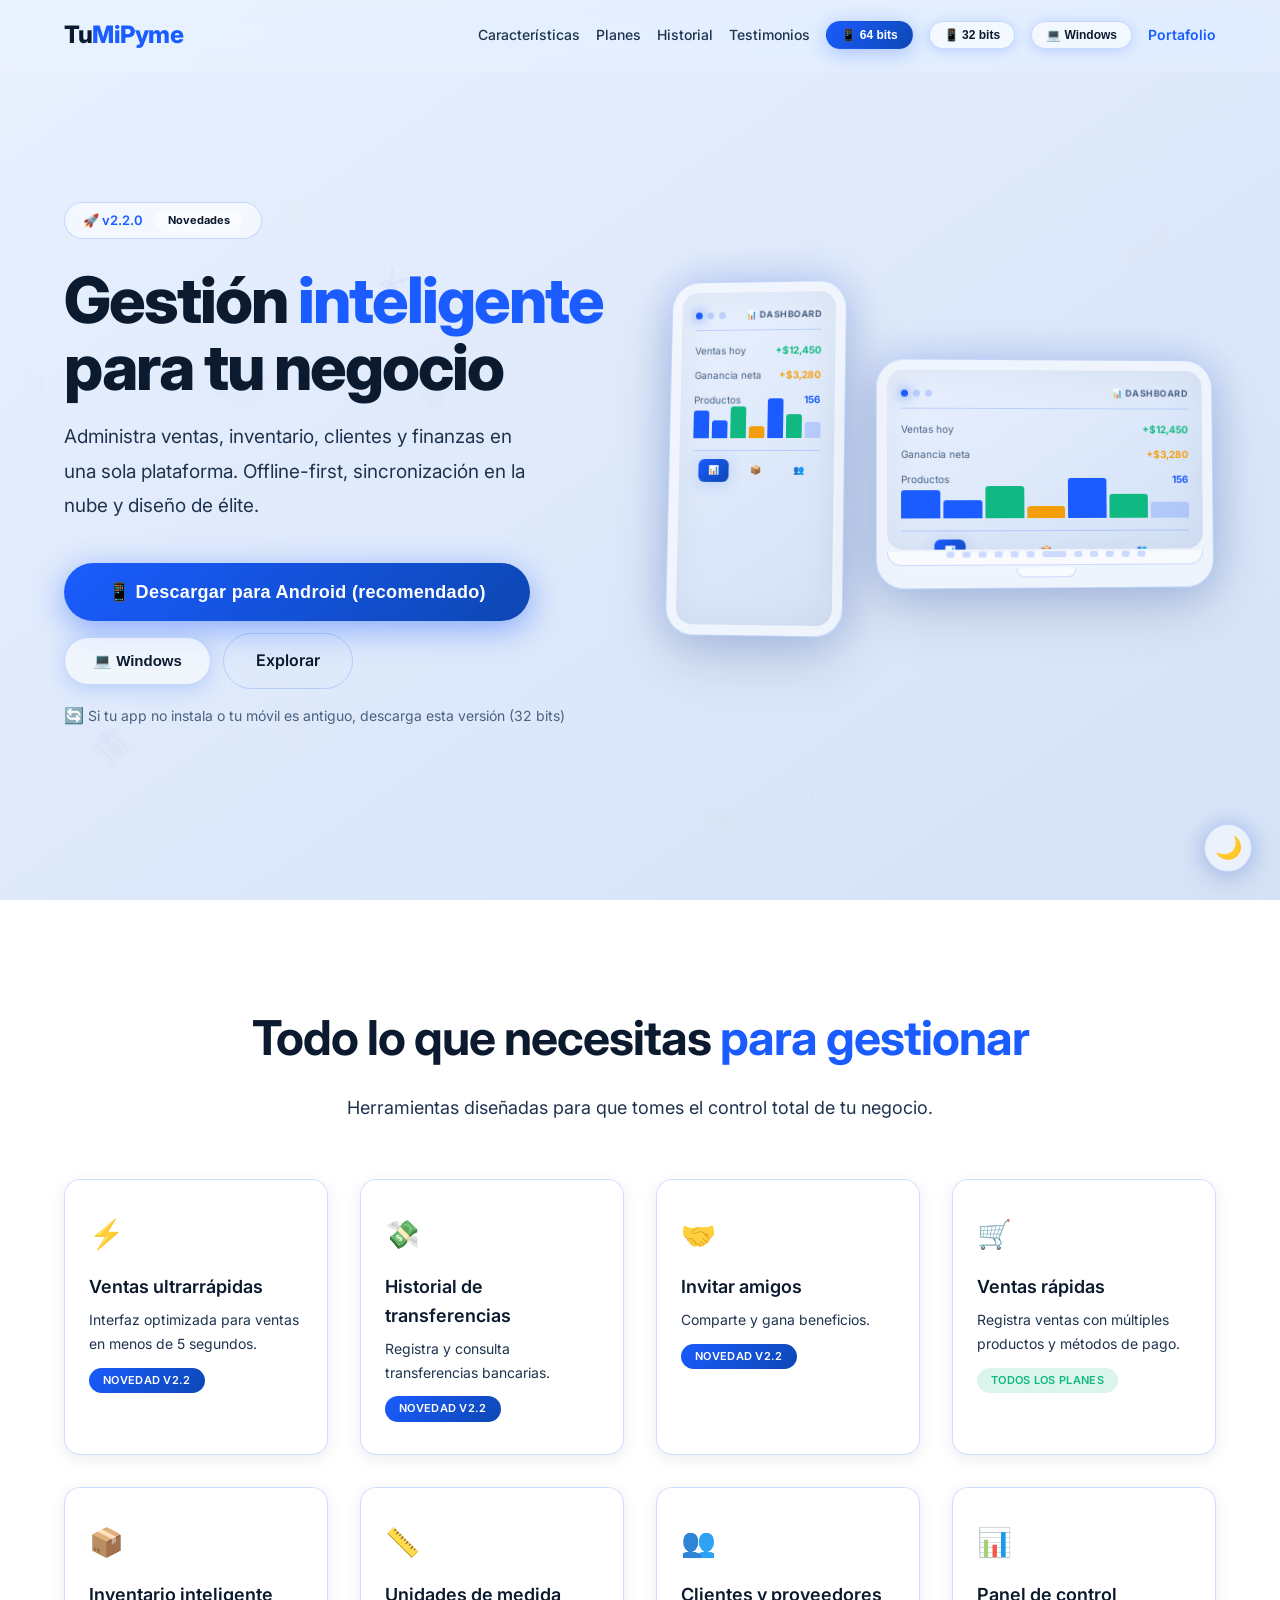
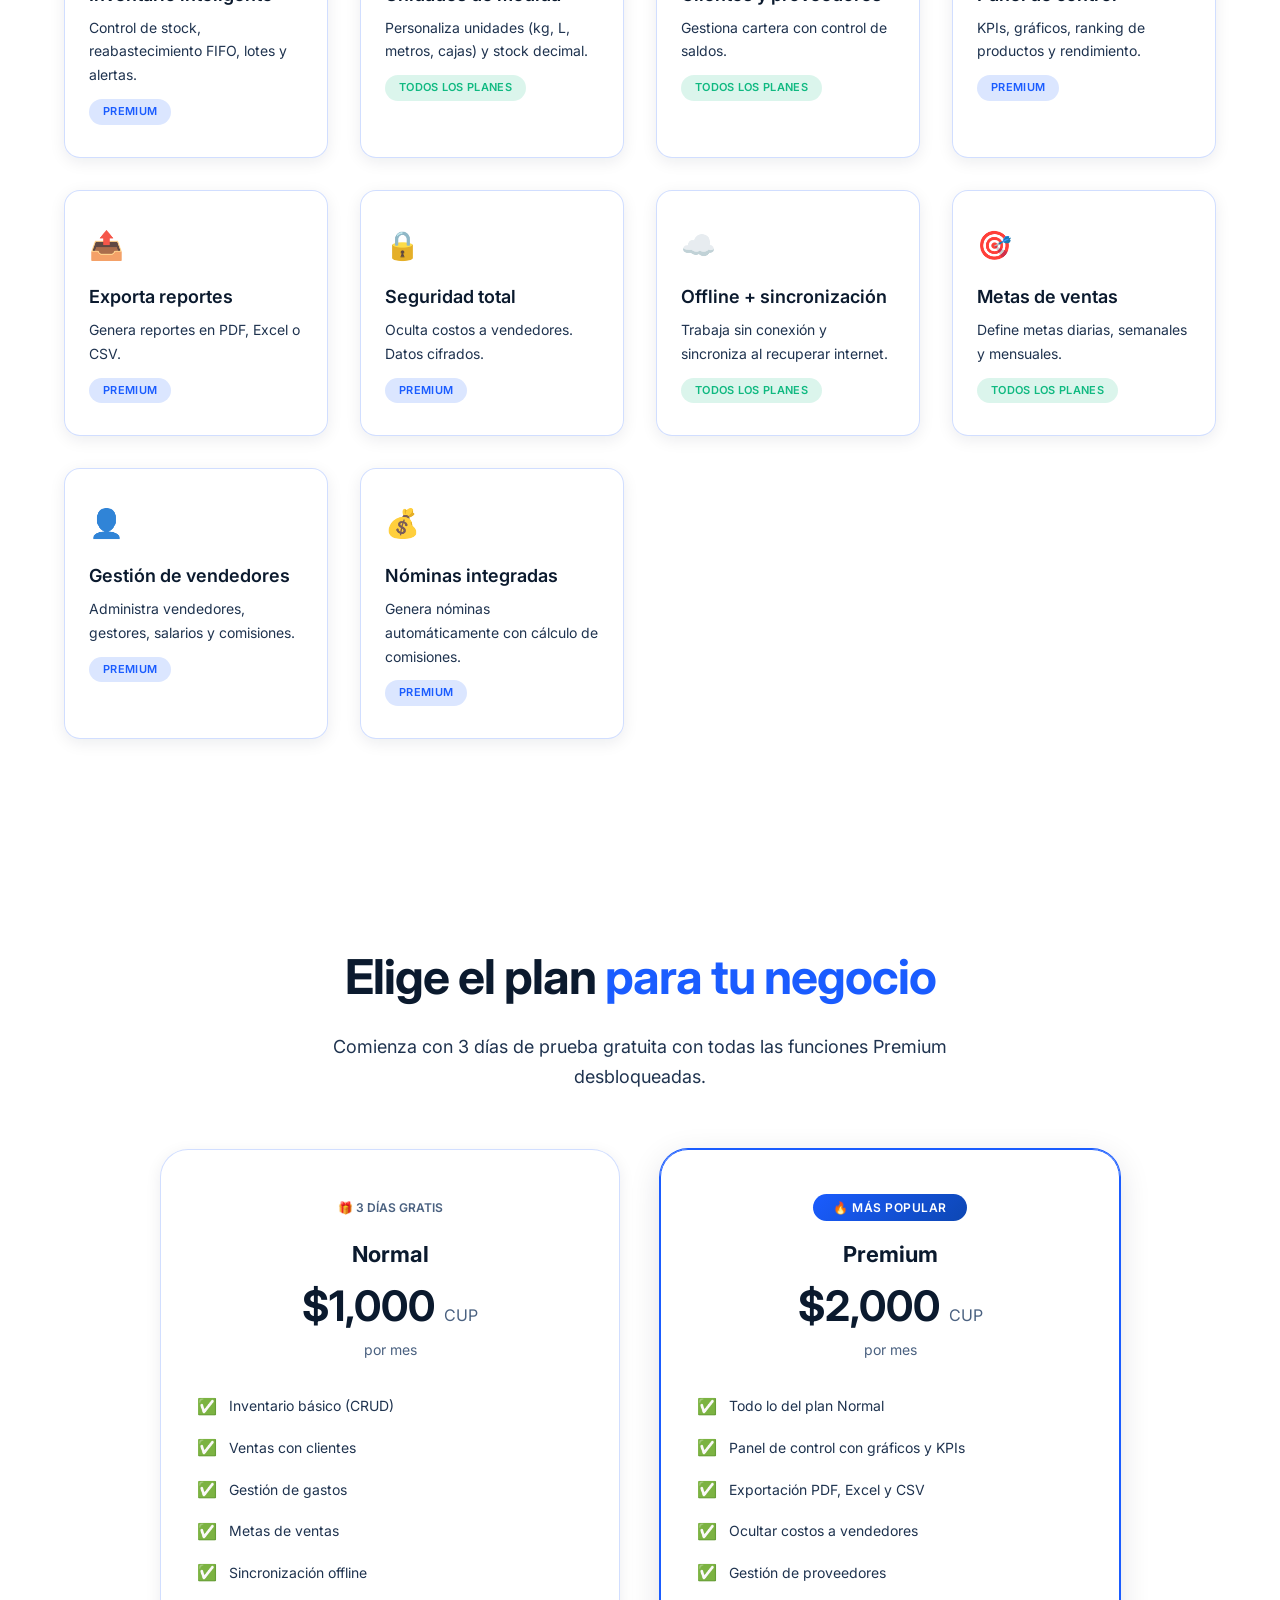
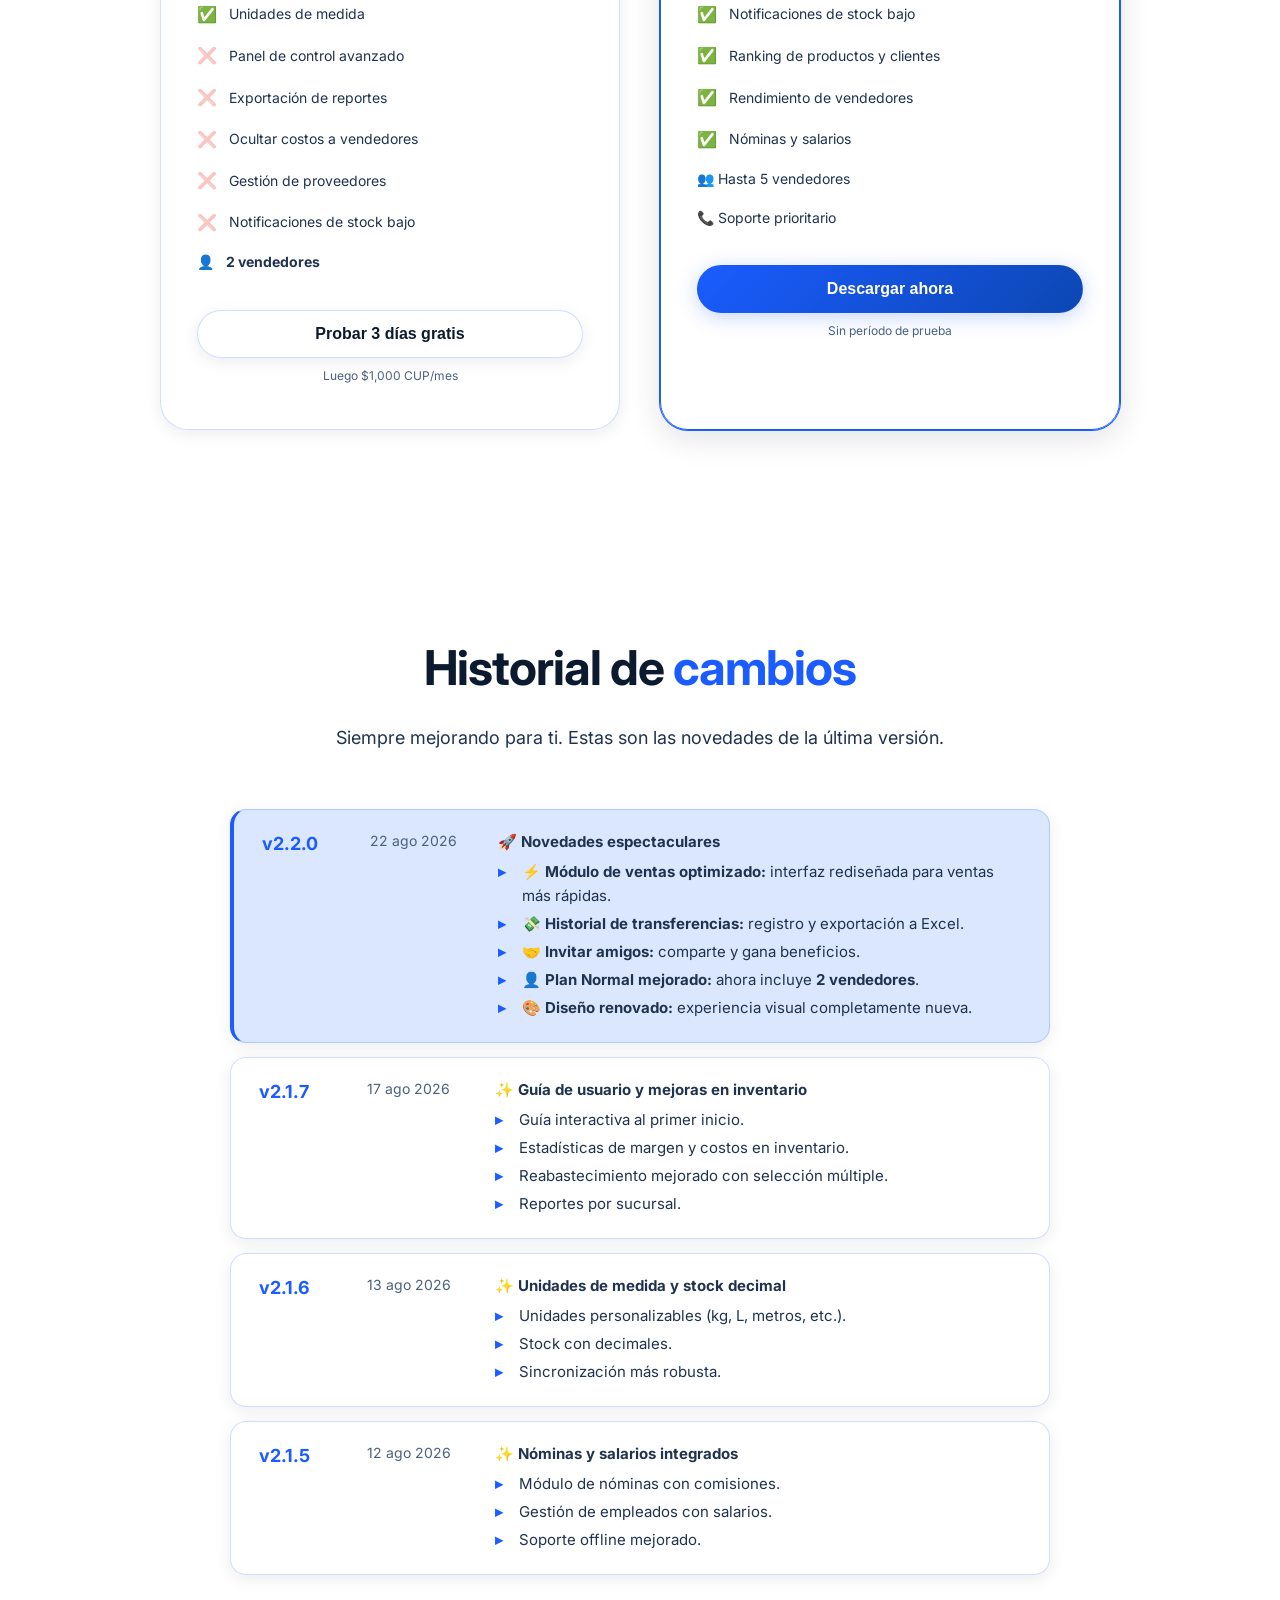
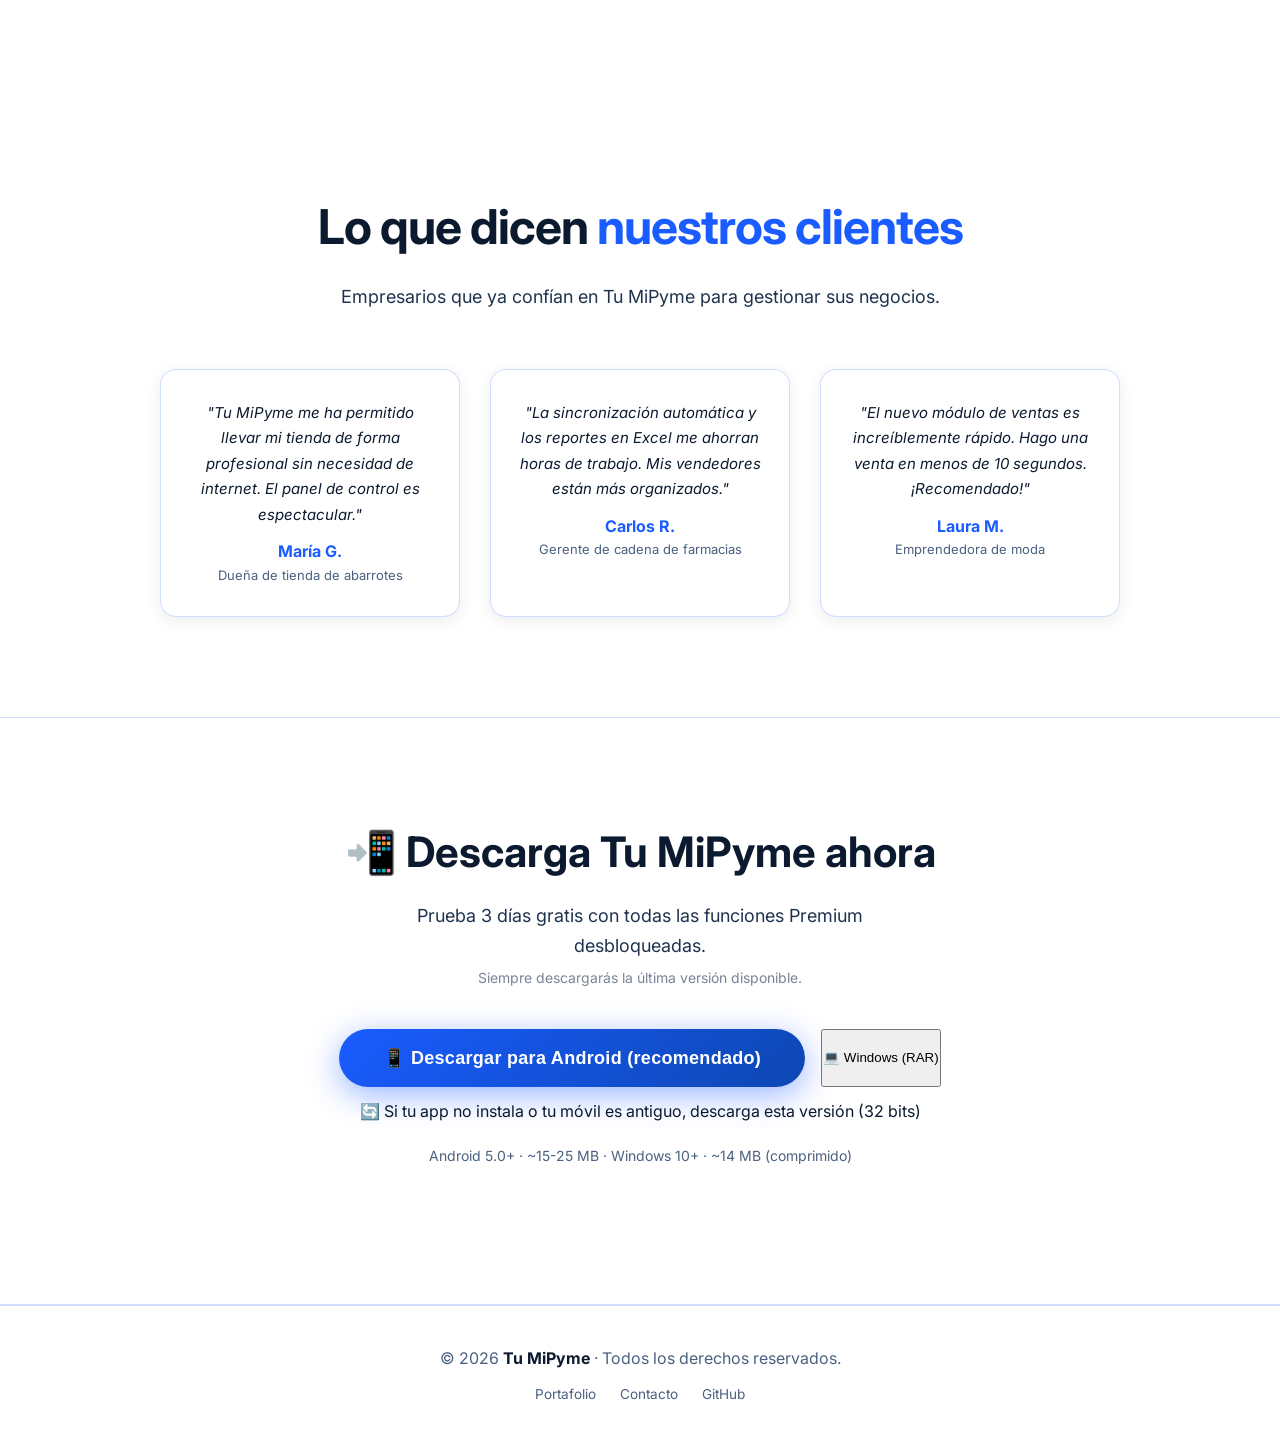
==== commit be84680e: "adsdasd" ====
--- a/index.html
+++ b/index.html
@@ -375,29 +375,81 @@
         footer .footer-links a { color: var(--text-muted); transition: color 0.3s; font-size: 0.85rem; }
         footer .footer-links a:hover { color: var(--accent); }
 
-        /* ===== MODAL DE ADVERTENCIA (Android) ===== */
+        /* ============================================================
+           MODAL DE ADVERTENCIA – VERSIÓN MEJORADA (scrollable)
+           ============================================================ */
         .modal-overlay {
             position: fixed; top: 0; left: 0; width: 100%; height: 100%;
             background: rgba(0,0,0,0.4); backdrop-filter: blur(8px);
             z-index: 2000; display: none; align-items: center; justify-content: center;
-            padding: 24px;
+            padding: 20px;
         }
         .modal-overlay.active { display: flex; }
         .modal {
             background: var(--bg-card); backdrop-filter: blur(20px);
-            max-width: 480px; width: 100%; border-radius: var(--radius-xl);
-            padding: 44px 36px; box-shadow: var(--shadow-lg);
-            animation: fadeUp 0.4s ease; border: 1px solid var(--border-glow);
-        }
-        .modal .icon { font-size: 48px; text-align: center; margin-bottom: 16px; }
-        .modal h3 { font-size: 22px; font-weight: 700; text-align: center; color: var(--text-primary); margin-bottom: 12px; }
-        .modal p { font-size: 16px; color: var(--text-secondary); text-align: center; line-height: 1.7; }
-        .modal .highlight { background: var(--accent-light); padding: 16px 20px; border-radius: var(--radius); border-left: 4px solid var(--accent); margin: 20px 0 16px; font-size: 14px; color: var(--text-secondary); }
+            max-width: 440px; width: 100%; 
+            border-radius: var(--radius-xl);
+            padding: 28px 28px 20px;
+            box-shadow: var(--shadow-lg);
+            animation: fadeUp 0.4s ease; 
+            border: 1px solid var(--border-glow);
+            max-height: 90vh;
+            display: flex;
+            flex-direction: column;
+        }
+        .modal .modal-scroll {
+            overflow-y: auto;
+            flex: 1;
+            padding-right: 4px;
+        }
+        .modal .modal-scroll::-webkit-scrollbar { width: 4px; }
+        .modal .modal-scroll::-webkit-scrollbar-thumb { background: var(--accent); border-radius: 4px; }
+        .modal .icon { font-size: 40px; text-align: center; margin-bottom: 8px; }
+        .modal h3 { font-size: 20px; font-weight: 700; text-align: center; color: var(--text-primary); margin-bottom: 8px; }
+        .modal p { font-size: 15px; color: var(--text-secondary); text-align: center; line-height: 1.6; margin-bottom: 12px; }
+        .modal .highlight {
+            background: var(--accent-light); 
+            padding: 14px 16px; 
+            border-radius: var(--radius); 
+            border-left: 4px solid var(--accent); 
+            margin: 12px 0 10px; 
+            font-size: 14px; 
+            color: var(--text-secondary);
+        }
         .modal .highlight strong { color: var(--text-primary); }
-        .modal .note-fallback { background: rgba(255,193,7,0.08); padding: 12px 16px; border-radius: var(--radius); border: 1px solid rgba(255,193,7,0.2); margin-bottom: 20px; font-size: 14px; color: var(--text-secondary); }
+        .modal .note-fallback {
+            background: rgba(255,193,7,0.08); 
+            padding: 10px 14px; 
+            border-radius: var(--radius); 
+            border: 1px solid rgba(255,193,7,0.2); 
+            margin-bottom: 16px; 
+            font-size: 14px; 
+            color: var(--text-secondary);
+        }
         .modal .note-fallback strong { color: var(--text-primary); }
-        .modal-actions { display: flex; gap: 12px; justify-content: center; margin-top: 8px; }
-        .modal-actions .btn { flex: 1; padding: 14px 24px; border-radius: 50px; font-weight: 600; font-size: 16px; border: 1px solid var(--border-glow); cursor: pointer; transition: all 0.3s; text-align: center; background: var(--bg-card); color: var(--text-primary); }
+        .modal-actions { 
+            display: flex; 
+            gap: 10px; 
+            justify-content: center; 
+            margin-top: 6px;
+            flex-shrink: 0;
+            padding-top: 10px;
+            border-top: 1px solid var(--border-glow);
+        }
+        .modal-actions .btn { 
+            flex: 1; 
+            padding: 12px 16px; 
+            border-radius: 50px; 
+            font-weight: 600; 
+            font-size: 15px; 
+            border: 1px solid var(--border-glow); 
+            cursor: pointer; 
+            transition: all 0.3s; 
+            text-align: center; 
+            background: var(--bg-card); 
+            color: var(--text-primary);
+            min-height: 44px;
+        }
         .modal-actions .btn-secondary:hover { border-color: var(--accent); color: var(--accent); box-shadow: 0 4px 20px var(--border-glow); }
         .modal-actions .btn-primary { background: var(--accent-gradient); color: #fff; border-color: transparent; box-shadow: 0 4px 20px rgba(26,92,255,0.25); }
         .modal-actions .btn-primary:hover { transform: translateY(-2px); box-shadow: 0 8px 32px rgba(26,92,255,0.4); }
@@ -419,9 +471,10 @@
             .menu-toggle { display: block; }
             .changelog-item { flex-wrap: wrap; gap: 8px; padding: 18px; }
             .changelog-item .version, .changelog-item .date { min-width: auto; }
-            .modal { padding: 32px 20px; }
+            .modal { padding: 24px 20px 16px; max-width: 400px; }
+            .modal .modal-scroll { max-height: 60vh; }
+            .theme-toggle { bottom: 16px; right: 16px; width: 44px; height: 44px; font-size: 20px; }
             .modal-actions { flex-direction: column; }
-            .theme-toggle { bottom: 16px; right: 16px; width: 44px; height: 44px; font-size: 20px; }
         }
         @media (max-width: 600px) {
             .hero { padding: 120px 0 80px; }
@@ -441,6 +494,9 @@
             .mockup-desktop { width: 210px; }
             .hero-mockups { gap: 16px; }
             .cta-actions .primary-group { flex-direction: column; align-items: center; }
+            .modal { padding: 20px 16px 12px; max-width: 95%; }
+            .modal .modal-scroll { max-height: 55vh; }
+            .modal-actions .btn { font-size: 14px; padding: 10px 12px; min-height: 40px; }
         }
         @media (min-width: 1025px) {
             .hero h1 { font-size: 64px; }
@@ -688,22 +744,21 @@
         </div>
     </footer>
 
-    <!-- ===== MODAL DE ADVERTENCIA (Android) ===== -->
+    <!-- ===== MODAL DE ADVERTENCIA (mejorado) ===== -->
     <div class="modal-overlay" id="downloadModal">
         <div class="modal">
             <div class="icon">🛡️</div>
-            <h3>Antes de descargar</h3>
-            <p>Es posible que tu dispositivo muestre un mensaje de advertencia como <strong>"Esta aplicación puede dañar tu dispositivo"</strong>.</p>
-            <div class="highlight">
-                <strong>¿Por qué aparece esto?</strong><br />
-                Es un aviso estándar de Android para apps que no se descargan desde Google Play.
-                <strong>Tu MiPyme</strong> está firmada y verificada, no contiene virus ni malware.
-                Puedes instalarla con total tranquilidad.
+            <h3>Confirmación de descarga</h3>
+            <div class="modal-scroll">
+                <p>Tu dispositivo puede mostrar un aviso estándar de seguridad. <strong>Tu MiPyme</strong> es completamente segura y está firmada.</p>
+                <div class="highlight">
+                    <strong>¿Por qué aparece el aviso?</strong><br />
+                    Es un mensaje automático de Android para apps que no vienen de Google Play. La app ha sido verificada y no contiene virus.
+                </div>
+                <div class="note-fallback">
+                    <strong>💡 Para dispositivos antiguos:</strong> Si la instalación falla, prueba con la versión de <strong>32 bits</strong> que encontrarás en el enlace de la página principal.
+                </div>
             </div>
-            <div class="note-fallback">
-                <strong>💡 Nota:</strong> Si la instalación falla, prueba con la versión de <strong>32 bits</strong> (para dispositivos más antiguos). En la página principal encontrarás el enlace correspondiente.
-            </div>
-            <p style="font-size:14px; color:var(--text-muted);">Si confías en esta app, pulsa "Continuar descarga". En caso contrario, cancela.</p>
             <div class="modal-actions">
                 <button class="btn btn-secondary" id="modalCancel">Cancelar</button>
                 <button class="btn btn-primary" id="modalContinue">Continuar descarga</button>
@@ -712,20 +767,20 @@
     </div>
 
     <!-- ============================================================
-    JAVASCRIPT – Partículas reducidas y modal para descargas
+    JAVASCRIPT – Partículas, tema, menú, modal mejorado
     ============================================================ -->
     <script>
         (function() {
             'use strict';
 
             // ============================================================
-            // 1. PARTÍCULAS DE FONDO (reducidas a 15)
+            // 1. PARTÍCULAS DE FONDO
             // ============================================================
             const canvas = document.getElementById('money-canvas');
             const ctx = canvas.getContext('2d');
             let width, height;
             let particles = [];
-            const NUM_PARTICLES = 15; // <-- Reducido de 45 a 15
+            const NUM_PARTICLES = 15;
             const symbols = ['💵', '💰', '🪙', '💸', '🏦', '📈', '$', '€', '£', '¥'];
 
             function resize() {
@@ -850,7 +905,7 @@
             document.querySelectorAll('.fade-up').forEach(el => observer.observe(el));
 
             // ============================================================
-            // 6. MANEJO DE DESCARGAS: MODAL PARA ANDROID, DIRECTO PARA WINDOWS
+            // 6. MANEJO DE DESCARGAS (modal mejorado)
             // ============================================================
             const modal = document.getElementById('downloadModal');
             const cancelBtn = document.getElementById('modalCancel');
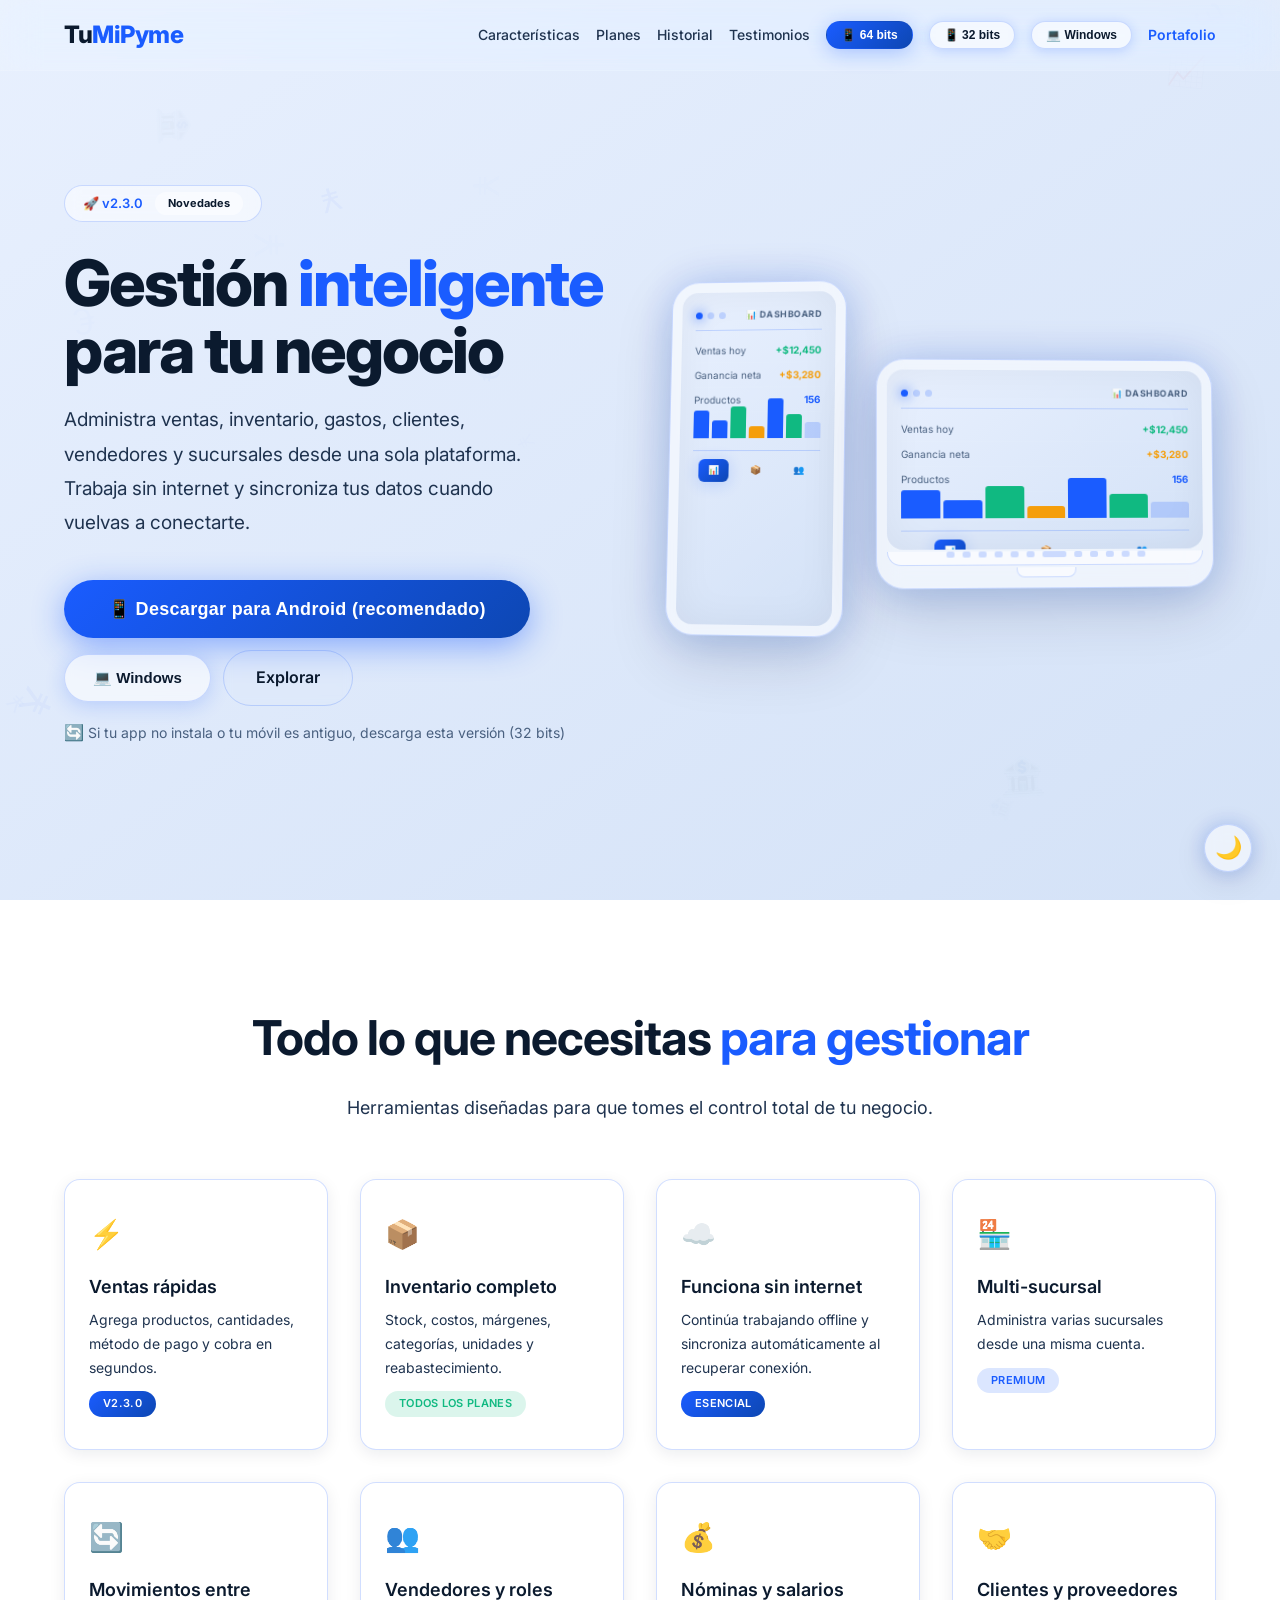
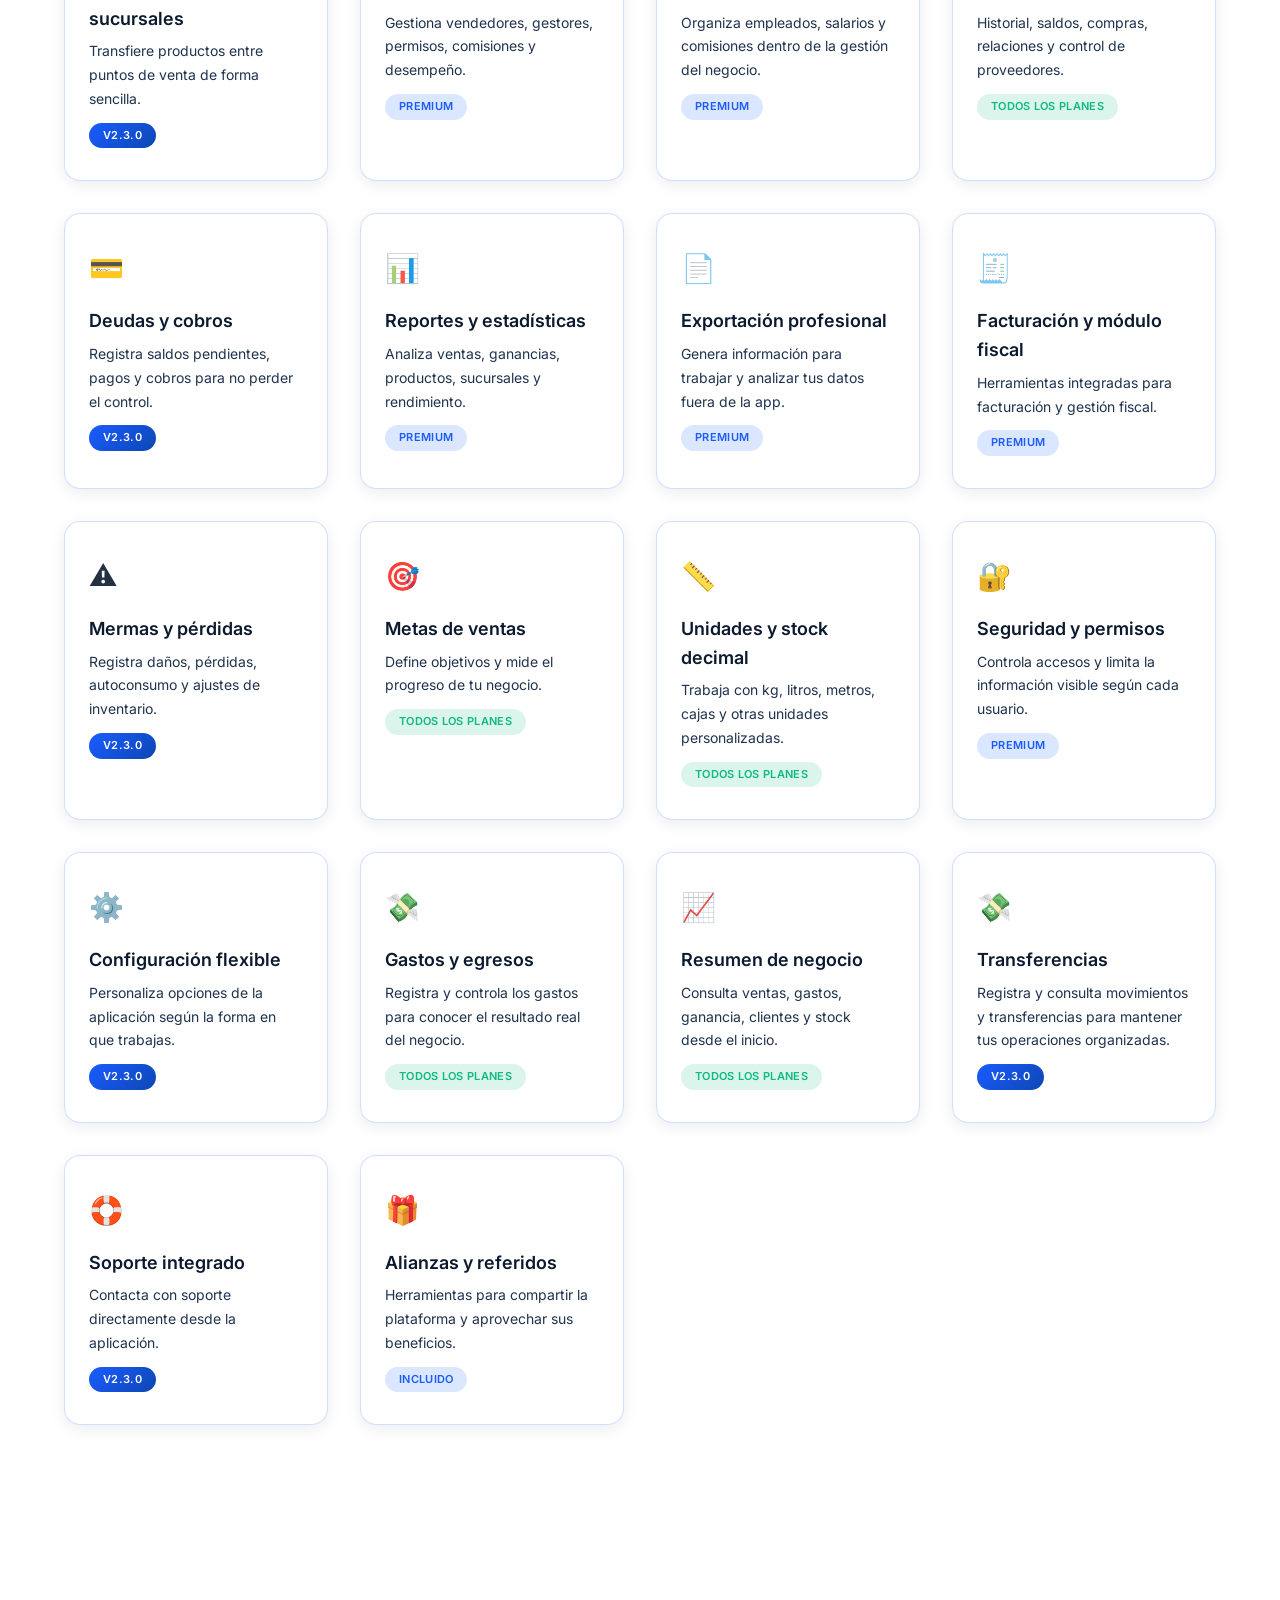
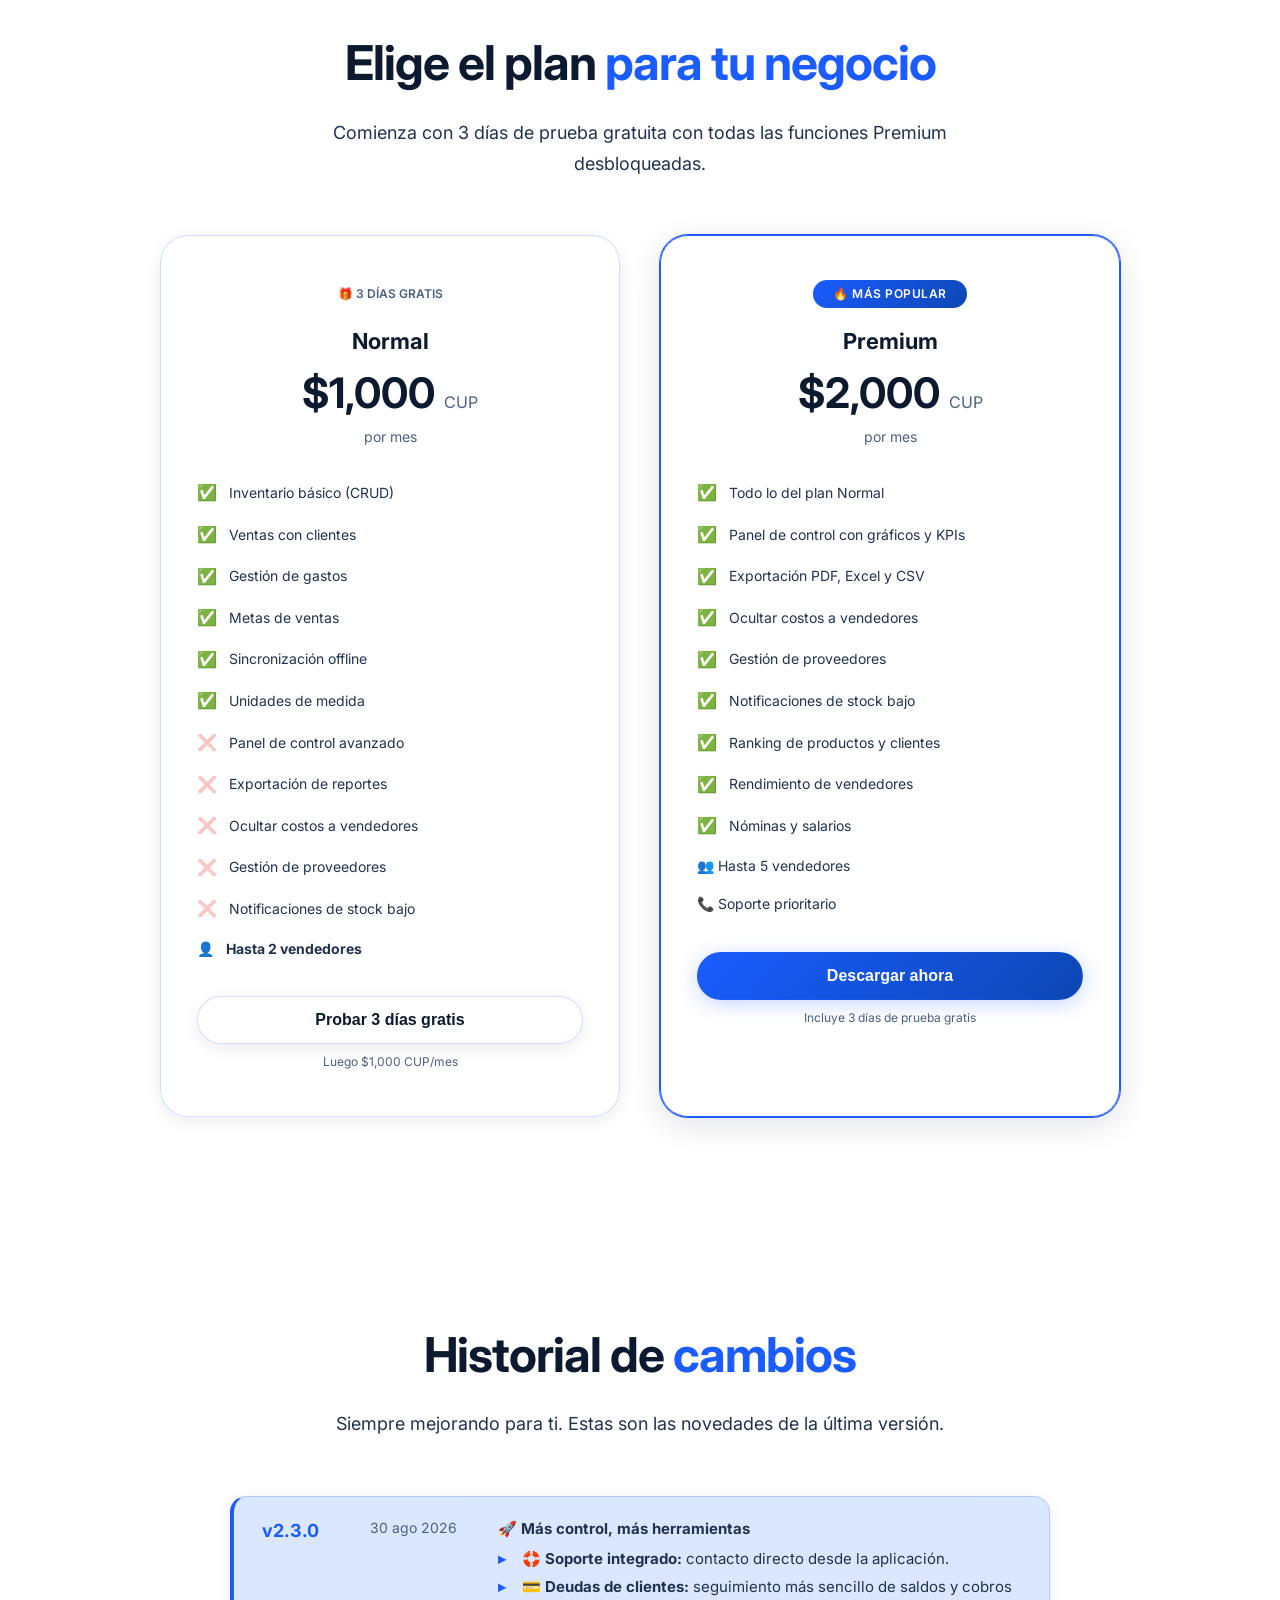
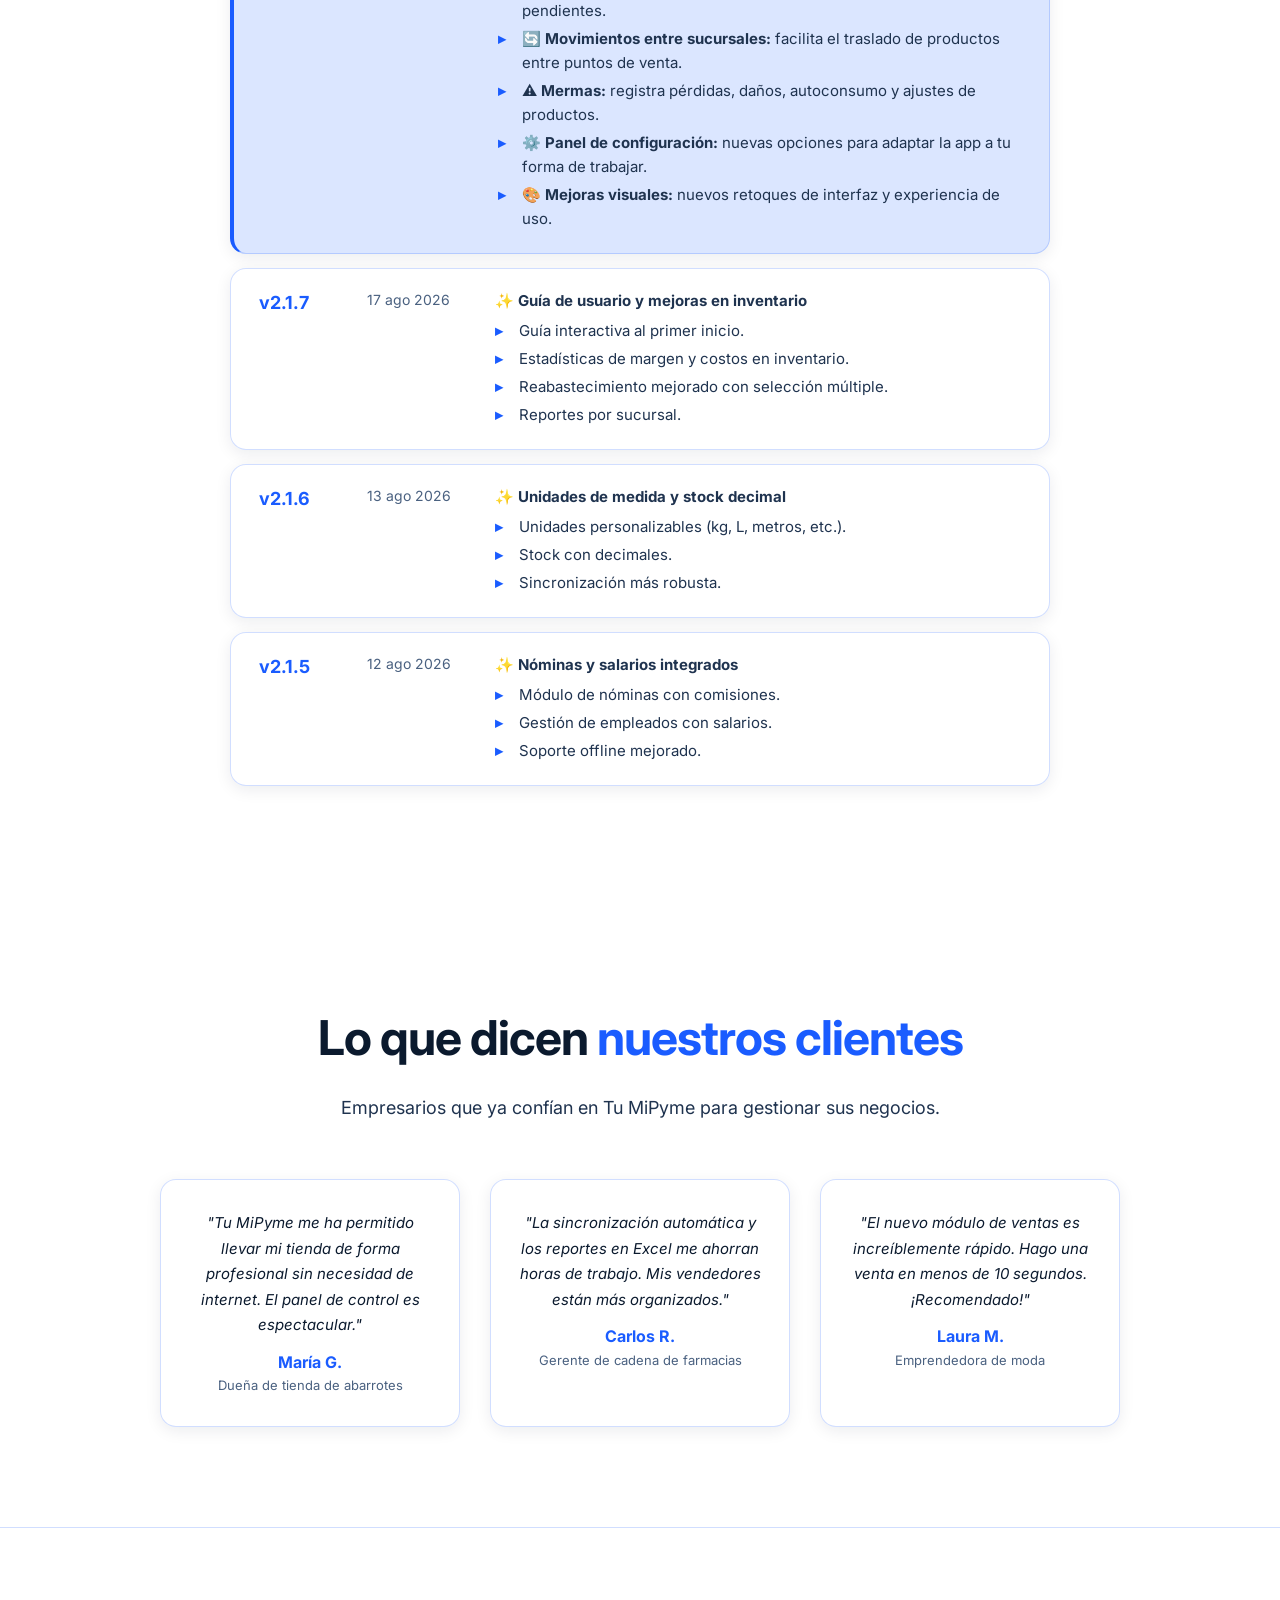
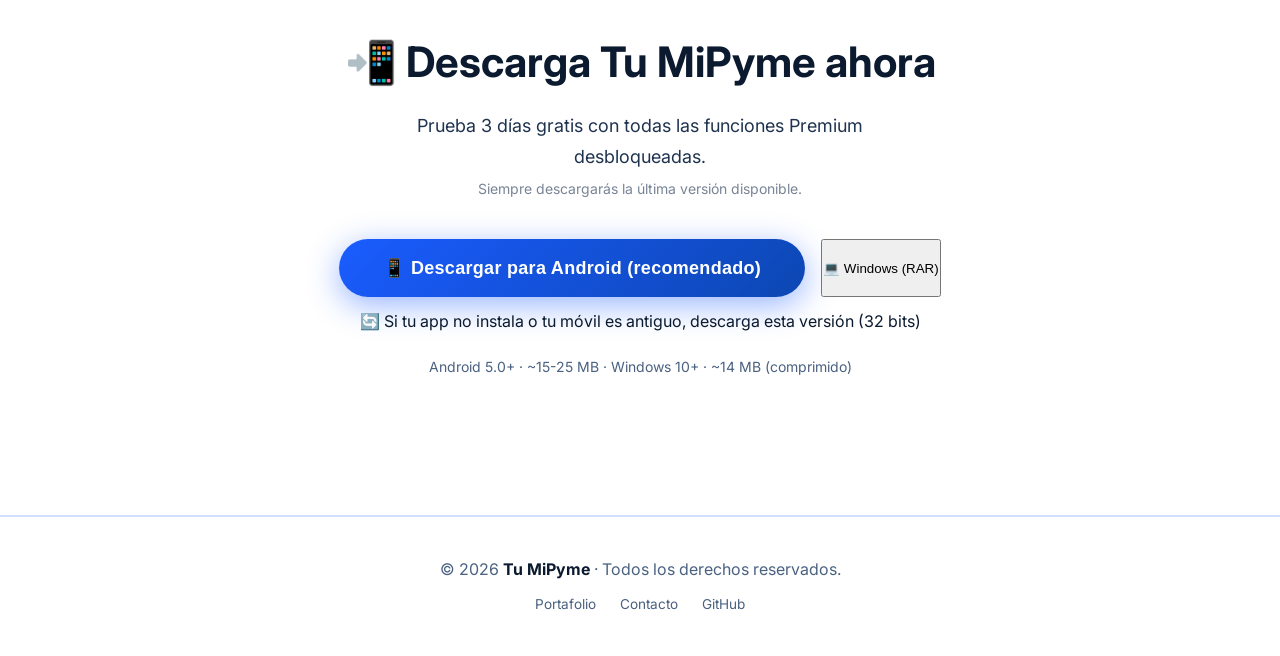
==== commit f7b21343: "dasdasdad" ====
--- a/index.html
+++ b/index.html
@@ -3,8 +3,8 @@
 <head>
     <meta charset="UTF-8" />
     <meta name="viewport" content="width=device-width, initial-scale=1.0" />
-    <title>TuMiPyme · Gestión empresarial de élite</title>
-    <meta name="description" content="La plataforma definitiva para gestionar tu negocio con inteligencia, diseño y rendimiento sin precedentes." />
+    <title>Tu MiPyme · Gestión inteligente para tu negocio</title>
+    <meta name="description" content="Tu MiPyme v2.3.0: ventas, inventario, gastos, clientes, sucursales, vendedores, nóminas, reportes y más. Funciona sin internet y sincroniza cuando vuelves a conectarte." />
     <link rel="preconnect" href="https://fonts.googleapis.com" />
     <link rel="preconnect" href="https://fonts.gstatic.com" crossorigin />
     <link href="https://fonts.googleapis.com/css2?family=Inter:opsz,wght@14..32,300;14..32,400;14..32,500;14..32,600;14..32,700;14..32,800;14..32,900&display=swap" rel="stylesheet" />
@@ -534,11 +534,11 @@
         <div class="container hero-grid">
             <div class="hero-content">
                 <div class="hero-badge">
-                    🚀 v2.2.0
+                    🚀 v2.3.0
                     <a href="#changelog" class="whats-new">Novedades</a>
                 </div>
                 <h1>Gestión <span class="highlight">inteligente</span><br />para tu negocio</h1>
-                <p>Administra ventas, inventario, clientes y finanzas en una sola plataforma. Offline-first, sincronización en la nube y diseño de élite.</p>
+                <p>Administra ventas, inventario, gastos, clientes, vendedores y sucursales desde una sola plataforma. Trabaja sin internet y sincroniza tus datos cuando vuelvas a conectarte.</p>
                 <div class="hero-actions">
                     <div class="primary-group">
                         <button class="btn-android-primary download-trigger" data-platform="android64">
@@ -587,20 +587,28 @@
             <h2 class="section-title fade-up">Todo lo que necesitas <span class="accent">para gestionar</span></h2>
             <p class="section-subtitle fade-up">Herramientas diseñadas para que tomes el control total de tu negocio.</p>
             <div class="features-grid">
-                <div class="feature-card fade-up"><div class="icon">⚡</div><h3>Ventas ultrarrápidas</h3><p>Interfaz optimizada para ventas en menos de 5 segundos.</p><span class="tag tag-new">Novedad v2.2</span></div>
-                <div class="feature-card fade-up"><div class="icon">💸</div><h3>Historial de transferencias</h3><p>Registra y consulta transferencias bancarias.</p><span class="tag tag-new">Novedad v2.2</span></div>
-                <div class="feature-card fade-up"><div class="icon">🤝</div><h3>Invitar amigos</h3><p>Comparte y gana beneficios.</p><span class="tag tag-new">Novedad v2.2</span></div>
-                <div class="feature-card fade-up"><div class="icon">🛒</div><h3>Ventas rápidas</h3><p>Registra ventas con múltiples productos y métodos de pago.</p><span class="tag tag-free">Todos los planes</span></div>
-                <div class="feature-card fade-up"><div class="icon">📦</div><h3>Inventario inteligente</h3><p>Control de stock, reabastecimiento FIFO, lotes y alertas.</p><span class="tag">Premium</span></div>
-                <div class="feature-card fade-up"><div class="icon">📏</div><h3>Unidades de medida</h3><p>Personaliza unidades (kg, L, metros, cajas) y stock decimal.</p><span class="tag tag-free">Todos los planes</span></div>
-                <div class="feature-card fade-up"><div class="icon">👥</div><h3>Clientes y proveedores</h3><p>Gestiona cartera con control de saldos.</p><span class="tag tag-free">Todos los planes</span></div>
-                <div class="feature-card fade-up"><div class="icon">📊</div><h3>Panel de control</h3><p>KPIs, gráficos, ranking de productos y rendimiento.</p><span class="tag">Premium</span></div>
-                <div class="feature-card fade-up"><div class="icon">📤</div><h3>Exporta reportes</h3><p>Genera reportes en PDF, Excel o CSV.</p><span class="tag">Premium</span></div>
-                <div class="feature-card fade-up"><div class="icon">🔒</div><h3>Seguridad total</h3><p>Oculta costos a vendedores. Datos cifrados.</p><span class="tag">Premium</span></div>
-                <div class="feature-card fade-up"><div class="icon">☁️</div><h3>Offline + sincronización</h3><p>Trabaja sin conexión y sincroniza al recuperar internet.</p><span class="tag tag-free">Todos los planes</span></div>
-                <div class="feature-card fade-up"><div class="icon">🎯</div><h3>Metas de ventas</h3><p>Define metas diarias, semanales y mensuales.</p><span class="tag tag-free">Todos los planes</span></div>
-                <div class="feature-card fade-up"><div class="icon">👤</div><h3>Gestión de vendedores</h3><p>Administra vendedores, gestores, salarios y comisiones.</p><span class="tag">Premium</span></div>
-                <div class="feature-card fade-up"><div class="icon">💰</div><h3>Nóminas integradas</h3><p>Genera nóminas automáticamente con cálculo de comisiones.</p><span class="tag">Premium</span></div>
+                <div class="feature-card fade-up"><div class="icon">⚡</div><h3>Ventas rápidas</h3><p>Agrega productos, cantidades, método de pago y cobra en segundos.</p><span class="tag tag-new">v2.3.0</span></div>
+                <div class="feature-card fade-up"><div class="icon">📦</div><h3>Inventario completo</h3><p>Stock, costos, márgenes, categorías, unidades y reabastecimiento.</p><span class="tag tag-free">Todos los planes</span></div>
+                <div class="feature-card fade-up"><div class="icon">☁️</div><h3>Funciona sin internet</h3><p>Continúa trabajando offline y sincroniza automáticamente al recuperar conexión.</p><span class="tag tag-new">Esencial</span></div>
+                <div class="feature-card fade-up"><div class="icon">🏪</div><h3>Multi-sucursal</h3><p>Administra varias sucursales desde una misma cuenta.</p><span class="tag">Premium</span></div>
+                <div class="feature-card fade-up"><div class="icon">🔄</div><h3>Movimientos entre sucursales</h3><p>Transfiere productos entre puntos de venta de forma sencilla.</p><span class="tag tag-new">v2.3.0</span></div>
+                <div class="feature-card fade-up"><div class="icon">👥</div><h3>Vendedores y roles</h3><p>Gestiona vendedores, gestores, permisos, comisiones y desempeño.</p><span class="tag">Premium</span></div>
+                <div class="feature-card fade-up"><div class="icon">💰</div><h3>Nóminas y salarios</h3><p>Organiza empleados, salarios y comisiones dentro de la gestión del negocio.</p><span class="tag">Premium</span></div>
+                <div class="feature-card fade-up"><div class="icon">🤝</div><h3>Clientes y proveedores</h3><p>Historial, saldos, compras, relaciones y control de proveedores.</p><span class="tag tag-free">Todos los planes</span></div>
+                <div class="feature-card fade-up"><div class="icon">💳</div><h3>Deudas y cobros</h3><p>Registra saldos pendientes, pagos y cobros para no perder el control.</p><span class="tag tag-new">v2.3.0</span></div>
+                <div class="feature-card fade-up"><div class="icon">📊</div><h3>Reportes y estadísticas</h3><p>Analiza ventas, ganancias, productos, sucursales y rendimiento.</p><span class="tag">Premium</span></div>
+                <div class="feature-card fade-up"><div class="icon">📄</div><h3>Exportación profesional</h3><p>Genera información para trabajar y analizar tus datos fuera de la app.</p><span class="tag">Premium</span></div>
+                <div class="feature-card fade-up"><div class="icon">🧾</div><h3>Facturación y módulo fiscal</h3><p>Herramientas integradas para facturación y gestión fiscal.</p><span class="tag">Premium</span></div>
+                <div class="feature-card fade-up"><div class="icon">⚠️</div><h3>Mermas y pérdidas</h3><p>Registra daños, pérdidas, autoconsumo y ajustes de inventario.</p><span class="tag tag-new">v2.3.0</span></div>
+                <div class="feature-card fade-up"><div class="icon">🎯</div><h3>Metas de ventas</h3><p>Define objetivos y mide el progreso de tu negocio.</p><span class="tag tag-free">Todos los planes</span></div>
+                <div class="feature-card fade-up"><div class="icon">📏</div><h3>Unidades y stock decimal</h3><p>Trabaja con kg, litros, metros, cajas y otras unidades personalizadas.</p><span class="tag tag-free">Todos los planes</span></div>
+                <div class="feature-card fade-up"><div class="icon">🔐</div><h3>Seguridad y permisos</h3><p>Controla accesos y limita la información visible según cada usuario.</p><span class="tag">Premium</span></div>
+                <div class="feature-card fade-up"><div class="icon">⚙️</div><h3>Configuración flexible</h3><p>Personaliza opciones de la aplicación según la forma en que trabajas.</p><span class="tag tag-new">v2.3.0</span></div>
+                <div class="feature-card fade-up"><div class="icon">💸</div><h3>Gastos y egresos</h3><p>Registra y controla los gastos para conocer el resultado real del negocio.</p><span class="tag tag-free">Todos los planes</span></div>
+                <div class="feature-card fade-up"><div class="icon">📈</div><h3>Resumen de negocio</h3><p>Consulta ventas, gastos, ganancia, clientes y stock desde el inicio.</p><span class="tag tag-free">Todos los planes</span></div>
+                <div class="feature-card fade-up"><div class="icon">💸</div><h3>Transferencias</h3><p>Registra y consulta movimientos y transferencias para mantener tus operaciones organizadas.</p><span class="tag tag-new">v2.3.0</span></div>
+                <div class="feature-card fade-up"><div class="icon">🛟</div><h3>Soporte integrado</h3><p>Contacta con soporte directamente desde la aplicación.</p><span class="tag tag-new">v2.3.0</span></div>
+                <div class="feature-card fade-up"><div class="icon">🎁</div><h3>Alianzas y referidos</h3><p>Herramientas para compartir la plataforma y aprovechar sus beneficios.</p><span class="tag">Incluido</span></div>
             </div>
         </div>
     </section>
@@ -628,7 +636,7 @@
                         <li><span class="cross">❌</span> Ocultar costos a vendedores</li>
                         <li><span class="cross">❌</span> Gestión de proveedores</li>
                         <li><span class="cross">❌</span> Notificaciones de stock bajo</li>
-                        <li>👤 <strong>2 vendedores</strong></li>
+                        <li>👤 <strong>Hasta 2 vendedores</strong></li>
                     </ul>
                     <button class="btn-plan btn-plan-outline download-trigger" data-platform="android64" style="width:100%; justify-content:center;">Probar 3 días gratis</button>
                     <p style="font-size:12px; color:var(--text-muted); margin-top:8px;">Luego $1,000 CUP/mes</p>
@@ -652,7 +660,7 @@
                         <li>📞 Soporte prioritario</li>
                     </ul>
                     <button class="btn-plan download-trigger" data-platform="android64" style="width:100%; justify-content:center;">Descargar ahora</button>
-                    <p style="font-size:12px; color:var(--text-muted); margin-top:8px;">Sin período de prueba</p>
+                    <p style="font-size:12px; color:var(--text-muted); margin-top:8px;">Incluye 3 días de prueba gratis</p>
                 </div>
             </div>
         </div>
@@ -665,16 +673,17 @@
             <p class="section-subtitle fade-up">Siempre mejorando para ti. Estas son las novedades de la última versión.</p>
             <div class="changelog-list">
                 <div class="changelog-item latest fade-up">
-                    <div class="version">v2.2.0</div>
-                    <div class="date">22 ago 2026</div>
+                    <div class="version">v2.3.0</div>
+                    <div class="date">30 ago 2026</div>
                     <div class="desc">
-                        <strong>🚀 Novedades espectaculares</strong>
+                        <strong>🚀 Más control, más herramientas</strong>
                         <ul>
-                            <li><strong>⚡ Módulo de ventas optimizado:</strong> interfaz rediseñada para ventas más rápidas.</li>
-                            <li><strong>💸 Historial de transferencias:</strong> registro y exportación a Excel.</li>
-                            <li><strong>🤝 Invitar amigos:</strong> comparte y gana beneficios.</li>
-                            <li><strong>👤 Plan Normal mejorado:</strong> ahora incluye <strong>2 vendedores</strong>.</li>
-                            <li><strong>🎨 Diseño renovado:</strong> experiencia visual completamente nueva.</li>
+                            <li><strong>🛟 Soporte integrado:</strong> contacto directo desde la aplicación.</li>
+                            <li><strong>💳 Deudas de clientes:</strong> seguimiento más sencillo de saldos y cobros pendientes.</li>
+                            <li><strong>🔄 Movimientos entre sucursales:</strong> facilita el traslado de productos entre puntos de venta.</li>
+                            <li><strong>⚠️ Mermas:</strong> registra pérdidas, daños, autoconsumo y ajustes de productos.</li>
+                            <li><strong>⚙️ Panel de configuración:</strong> nuevas opciones para adaptar la app a tu forma de trabajar.</li>
+                            <li><strong>🎨 Mejoras visuales:</strong> nuevos retoques de interfaz y experiencia de uso.</li>
                         </ul>
                     </div>
                 </div>
@@ -750,10 +759,10 @@
             <div class="icon">🛡️</div>
             <h3>Confirmación de descarga</h3>
             <div class="modal-scroll">
-                <p>Tu dispositivo puede mostrar un aviso estándar de seguridad. <strong>Tu MiPyme</strong> es completamente segura y está firmada.</p>
+                <p>Tu dispositivo puede mostrar un aviso estándar de seguridad al instalar la aplicación. <strong>Tu MiPyme</strong> se distribuye mediante sus canales oficiales y está firmada.</p>
                 <div class="highlight">
                     <strong>¿Por qué aparece el aviso?</strong><br />
-                    Es un mensaje automático de Android para apps que no vienen de Google Play. La app ha sido verificada y no contiene virus.
+                    Es un mensaje automático de Android para apps que no vienen de Google Play. El aviso es una medida estándar de Android para aplicaciones instaladas fuera de Google Play. Descarga siempre desde los canales oficiales de Tu MiPyme.
                 </div>
                 <div class="note-fallback">
                     <strong>💡 Para dispositivos antiguos:</strong> Si la instalación falla, prueba con la versión de <strong>32 bits</strong> que encontrarás en el enlace de la página principal.
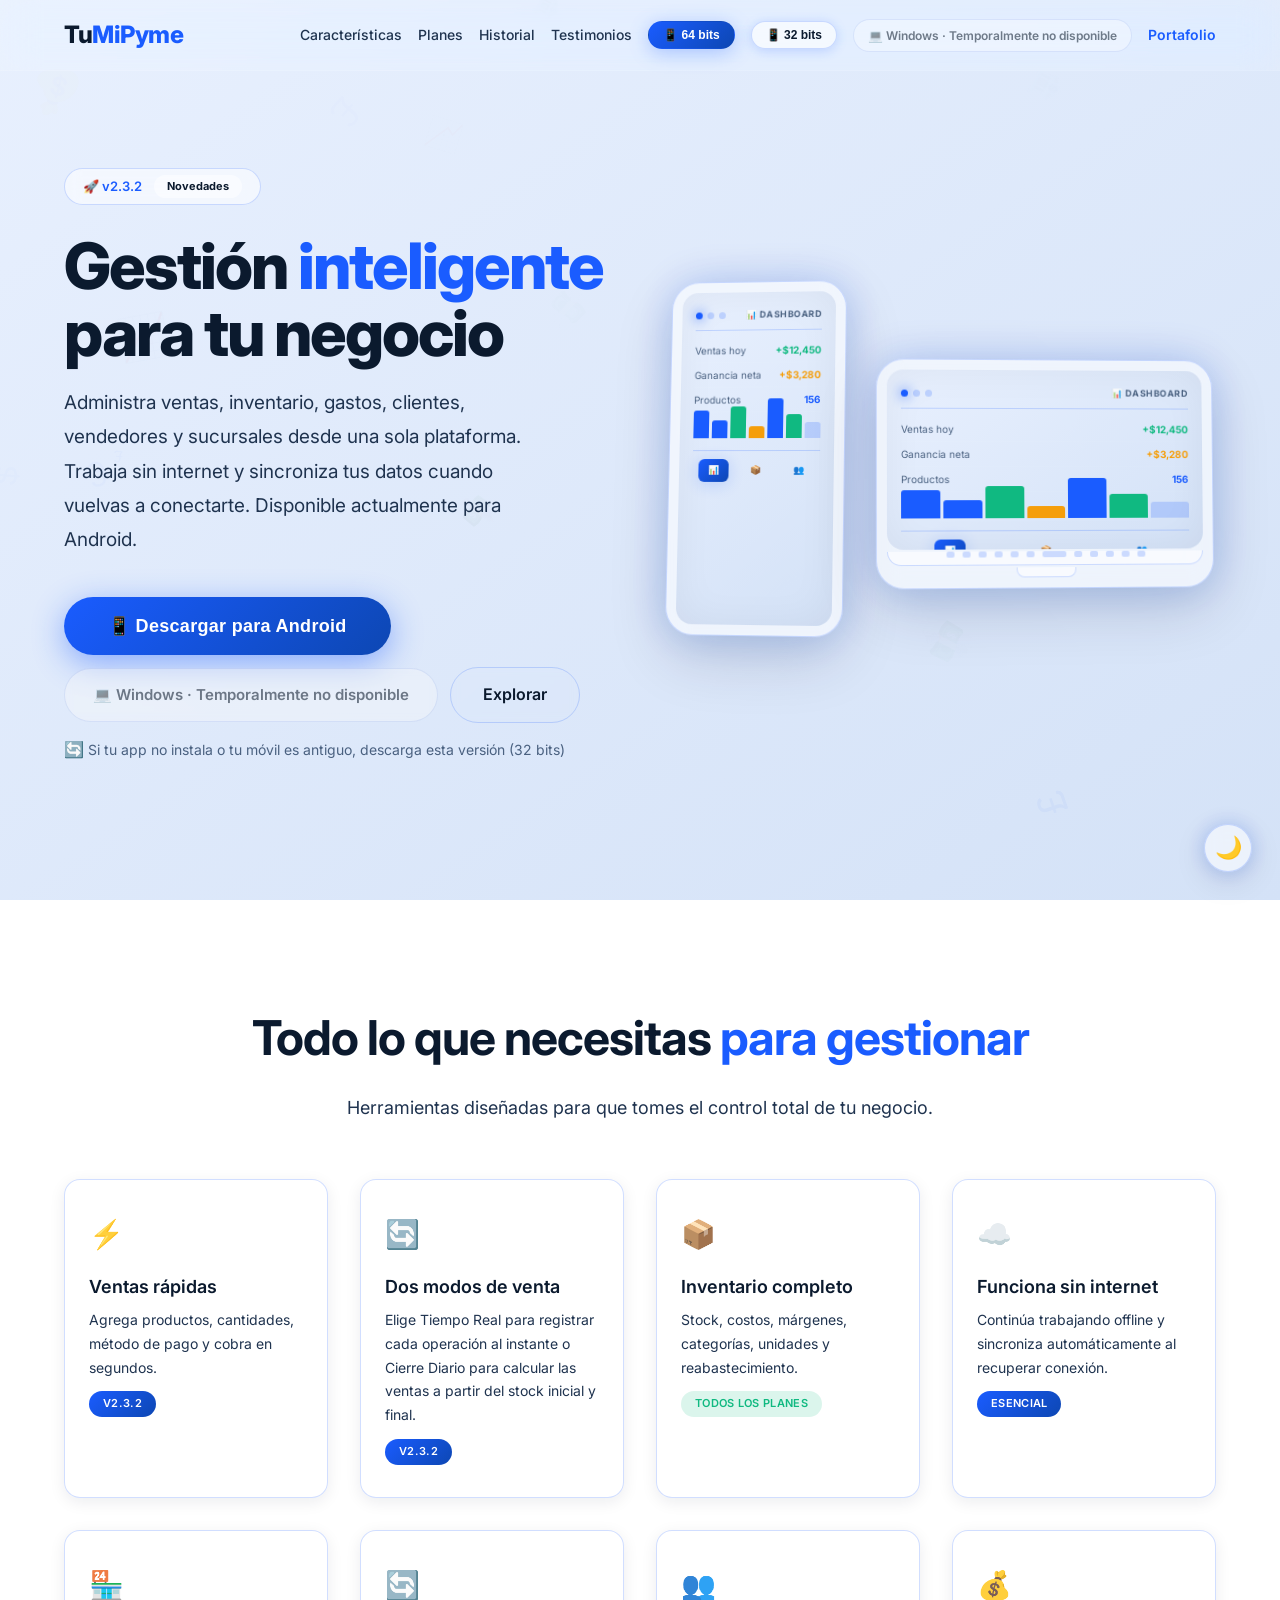
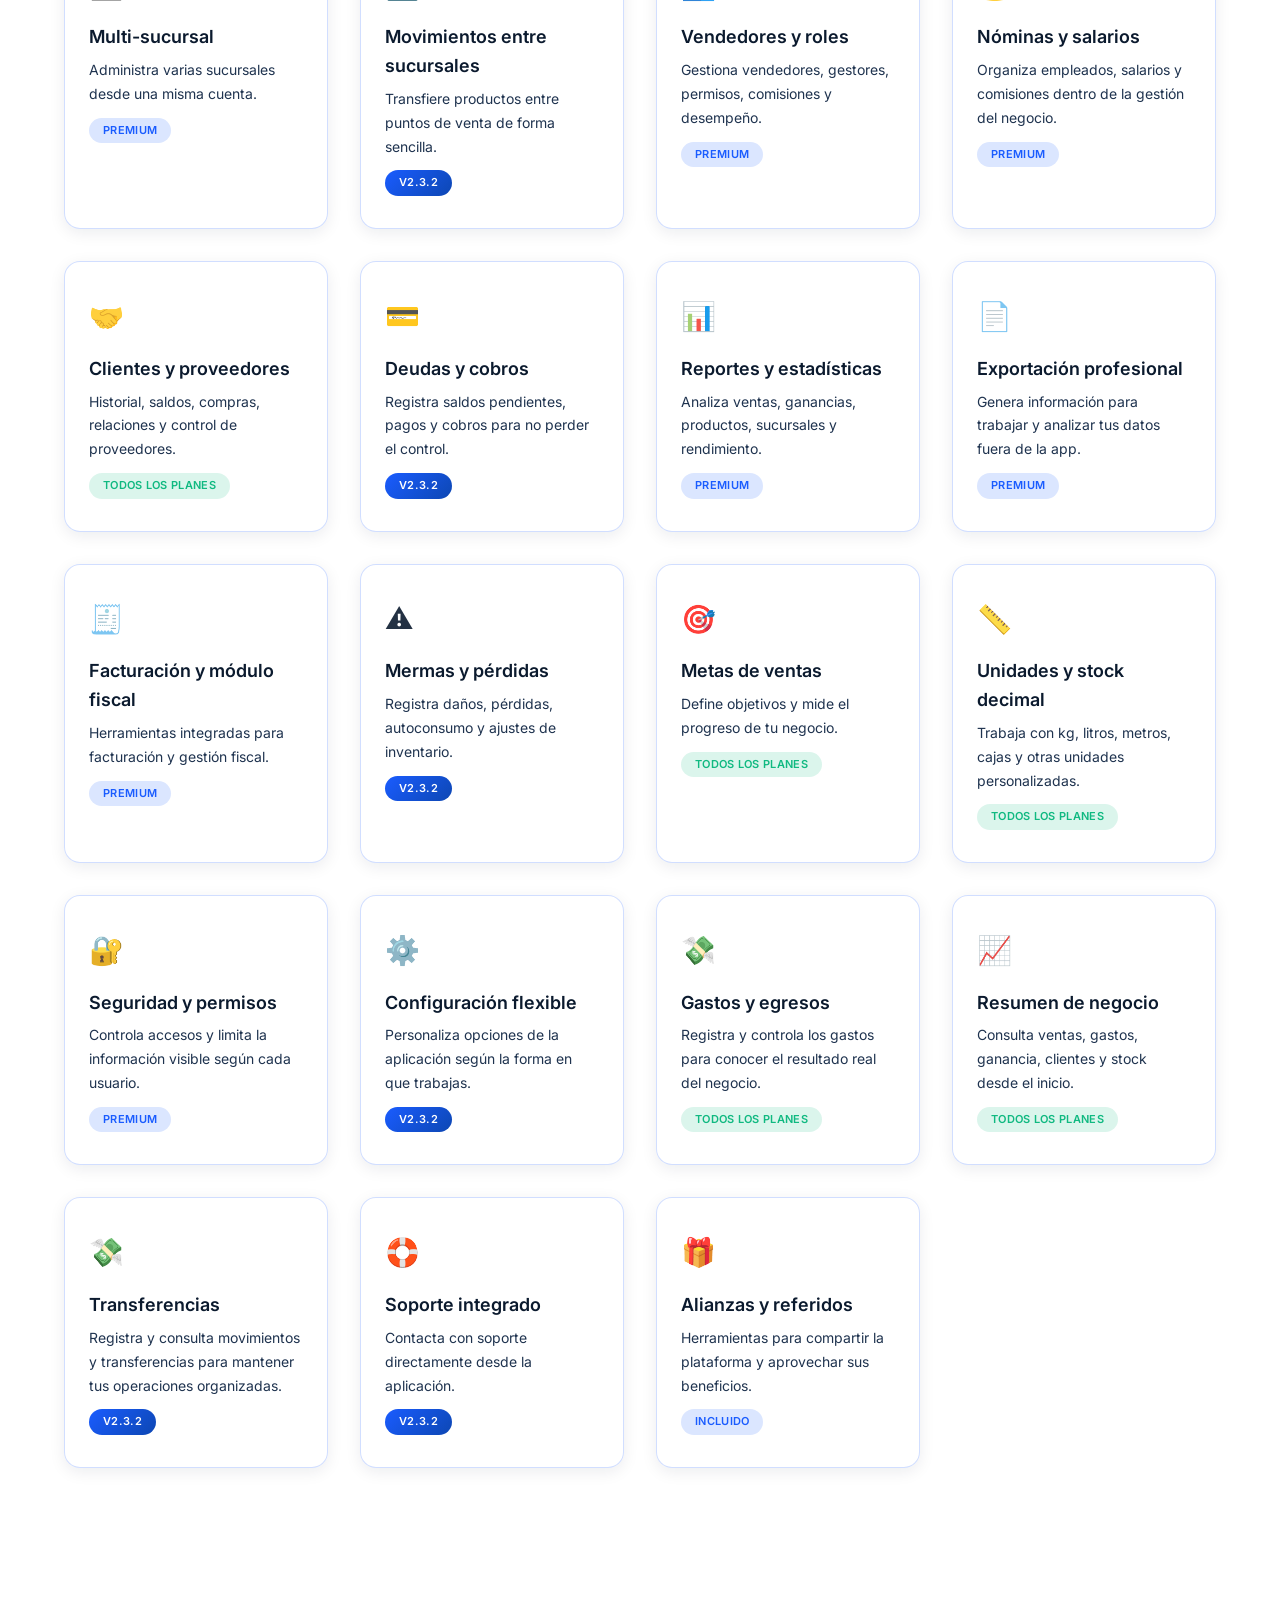
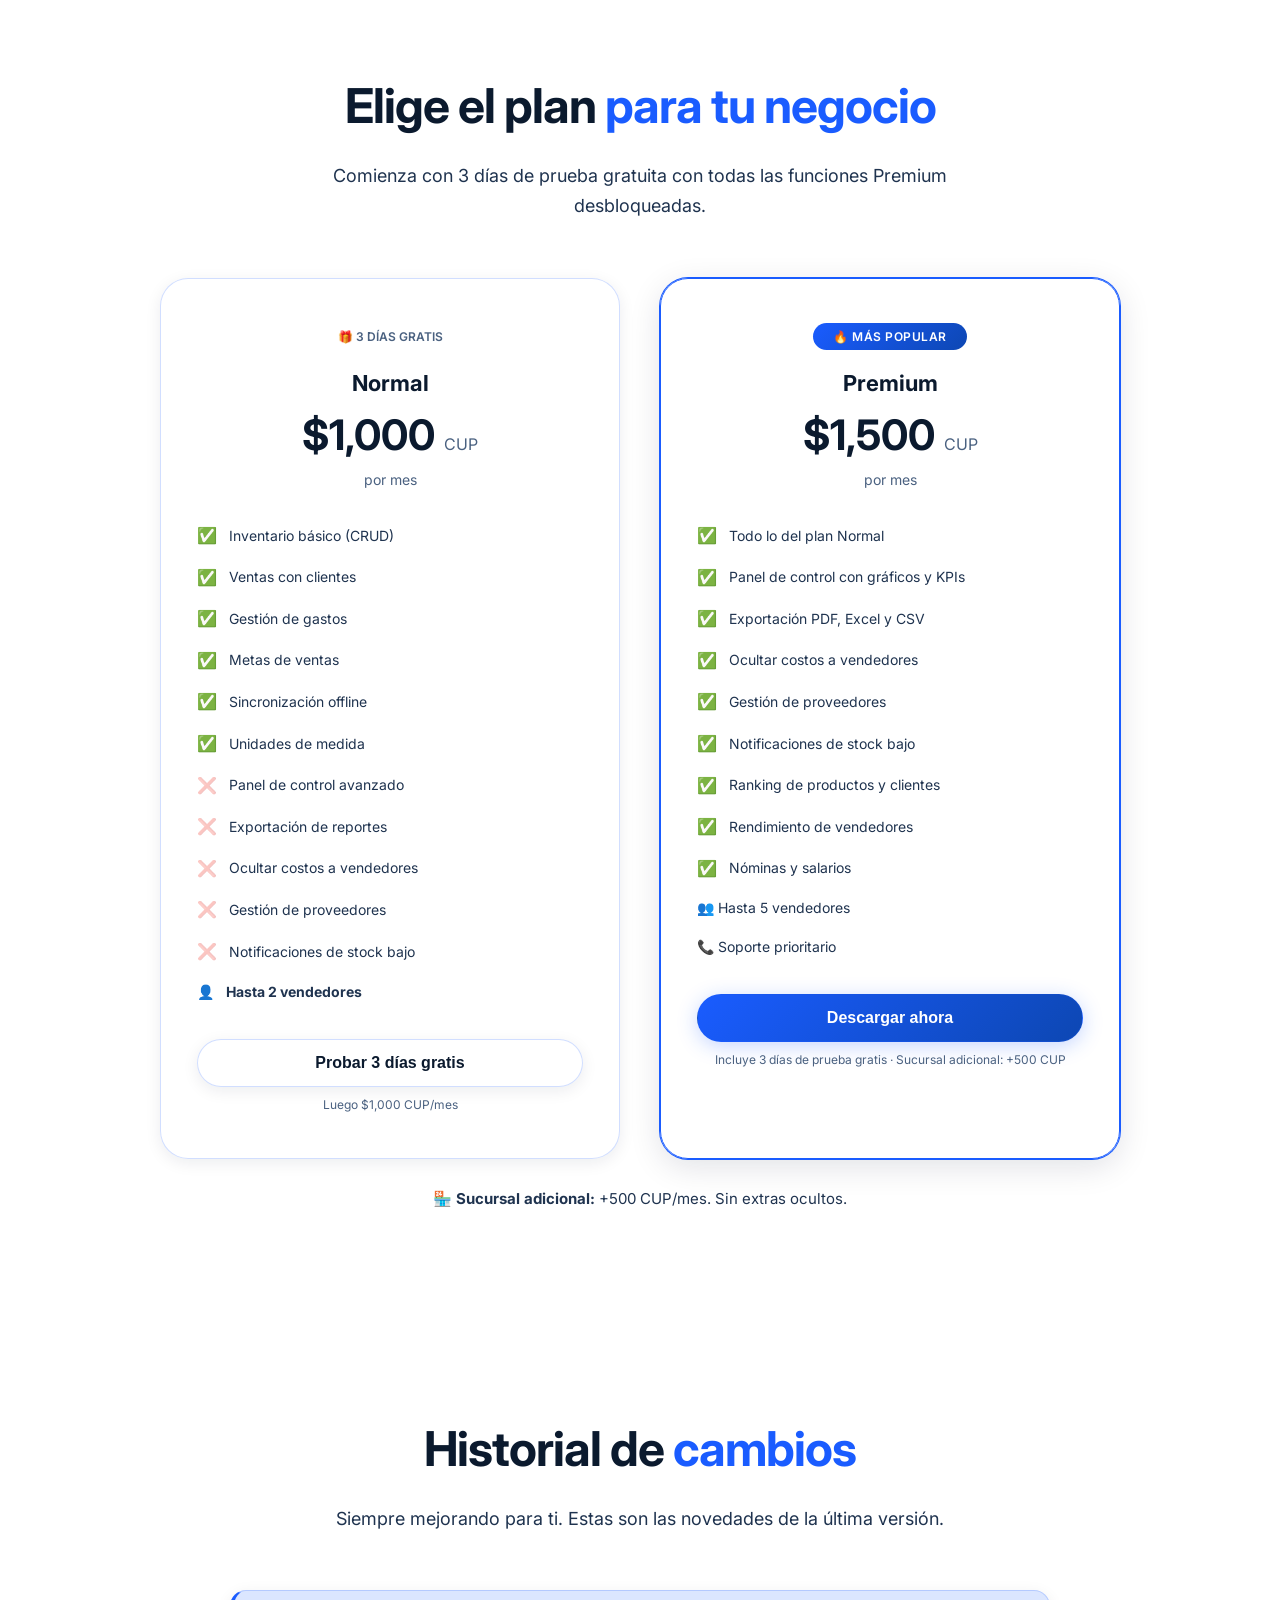
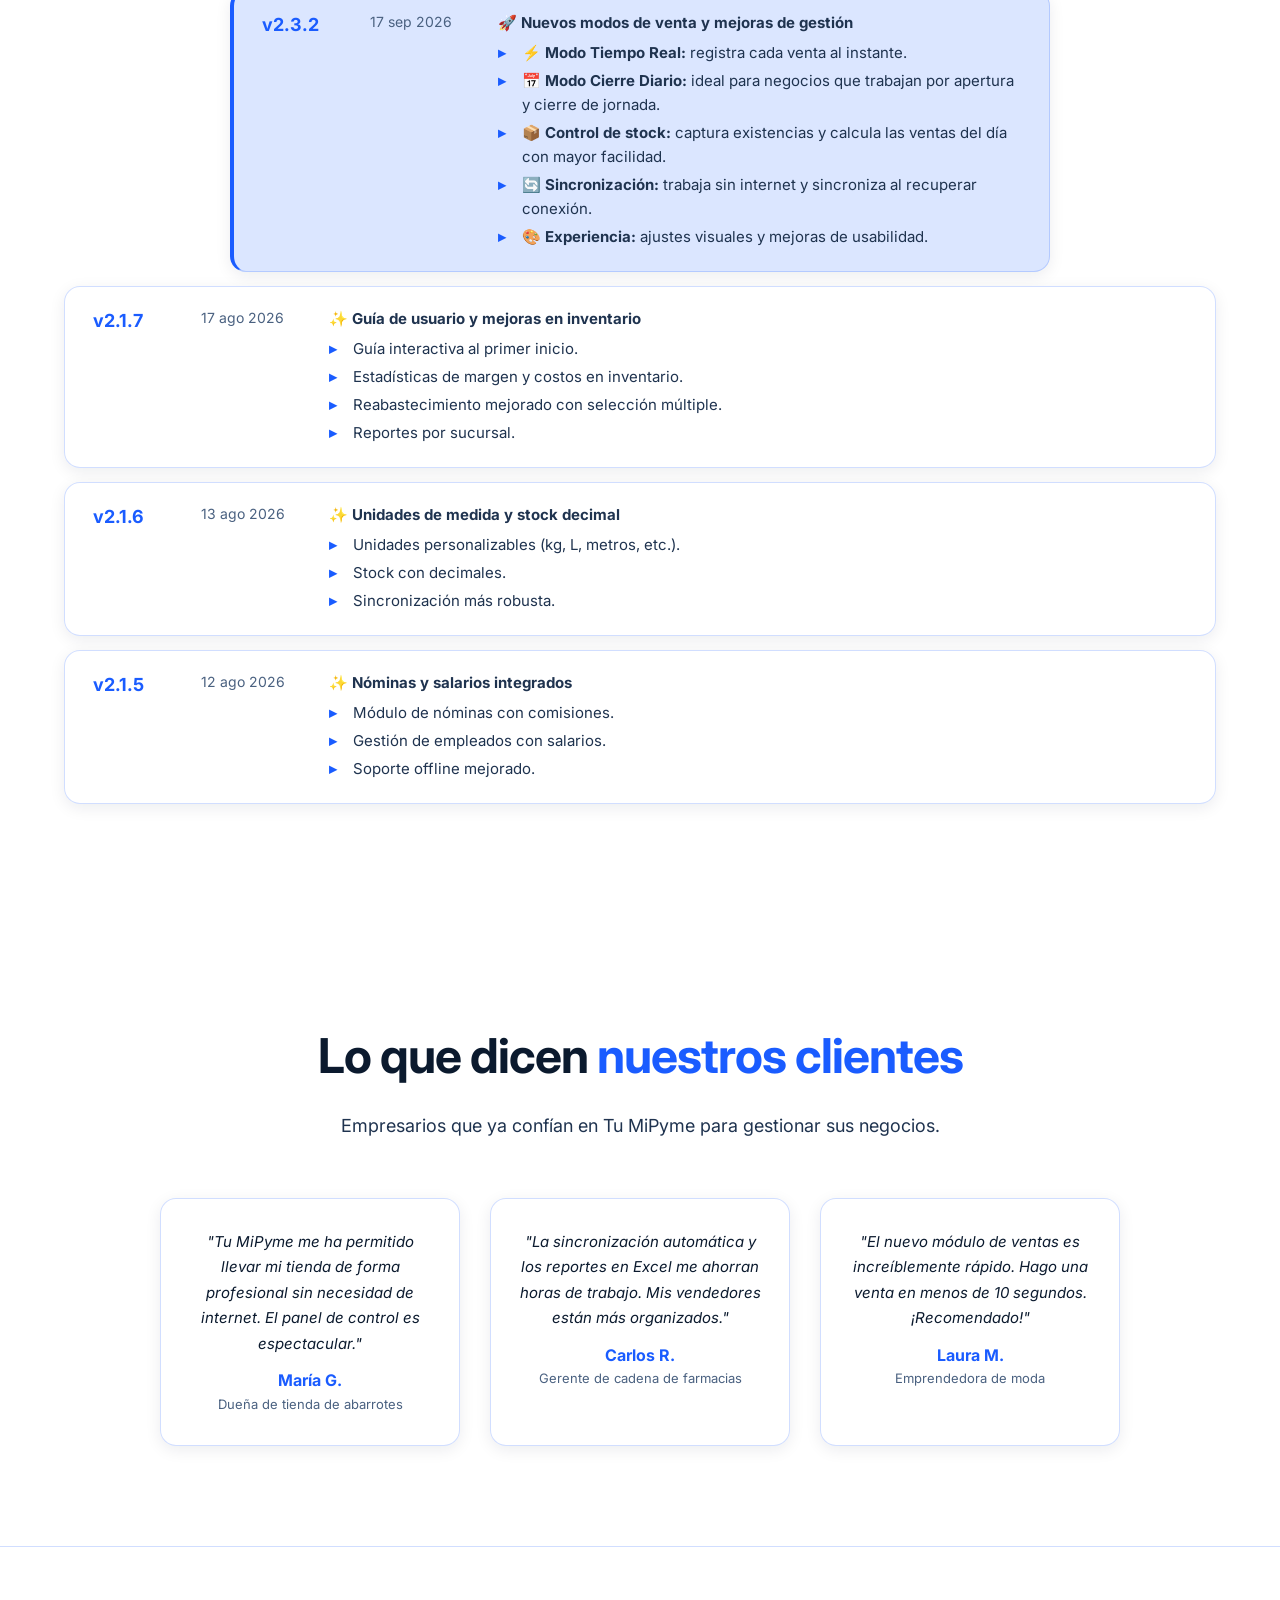
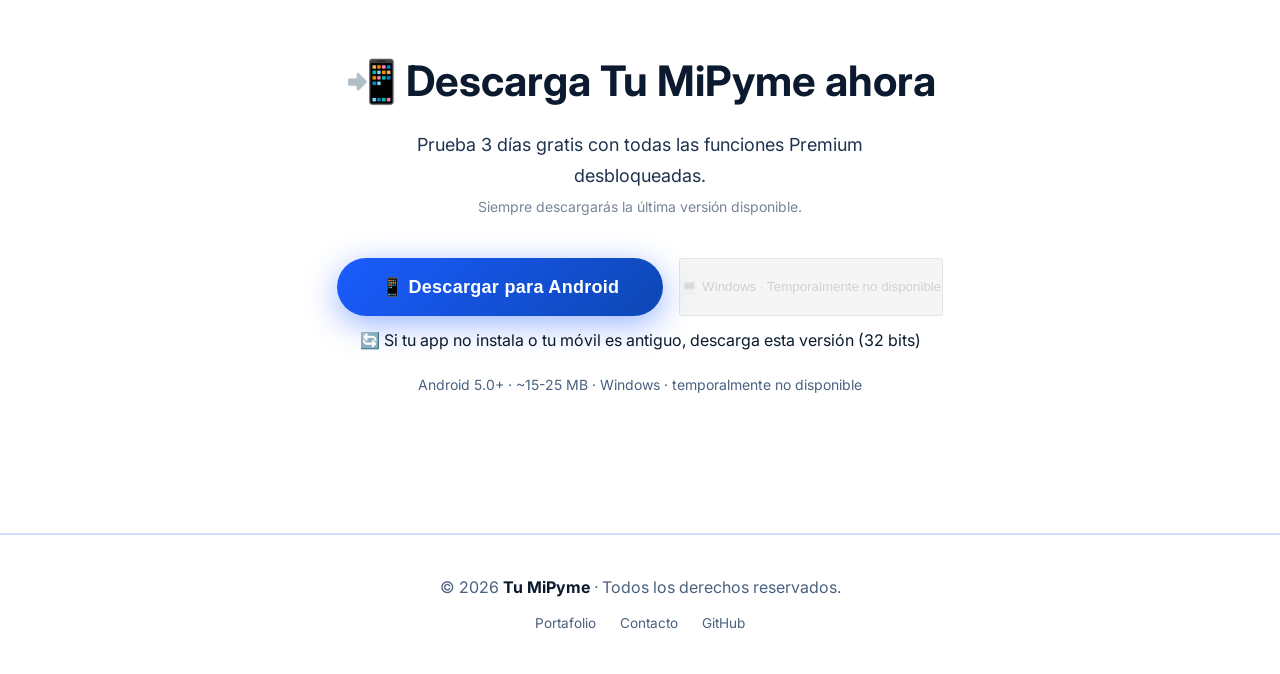
==== commit fd77f86a: "asdadadadbcvb" ====
--- a/index.html
+++ b/index.html
@@ -4,7 +4,7 @@
     <meta charset="UTF-8" />
     <meta name="viewport" content="width=device-width, initial-scale=1.0" />
     <title>Tu MiPyme · Gestión inteligente para tu negocio</title>
-    <meta name="description" content="Tu MiPyme v2.3.0: ventas, inventario, gastos, clientes, sucursales, vendedores, nóminas, reportes y más. Funciona sin internet y sincroniza cuando vuelves a conectarte." />
+    <meta name="description" content="Tu MiPyme v2.3.2: ventas, inventario, gastos, clientes, sucursales, vendedores, nóminas, reportes y más. Funciona sin internet y sincroniza cuando vuelves a conectarte." />
     <link rel="preconnect" href="https://fonts.googleapis.com" />
     <link rel="preconnect" href="https://fonts.gstatic.com" crossorigin />
     <link href="https://fonts.googleapis.com/css2?family=Inter:opsz,wght@14..32,300;14..32,400;14..32,500;14..32,600;14..32,700;14..32,800;14..32,900&display=swap" rel="stylesheet" />
@@ -192,6 +192,10 @@
             transform: translateY(-4px);
             box-shadow: 0 8px 32px var(--border-glow);
         }
+        .disabled-platform { opacity: 0.55; cursor: not-allowed !important; filter: grayscale(0.25); pointer-events: none; }
+        .nav-download-windows.disabled-platform { box-shadow: none; }
+        .btn-windows.disabled-platform { transform: none; box-shadow: none; }
+        .btn-cta-windows.disabled-platform { transform: none; box-shadow: none; }
 
         .btn-secondary {
             display: inline-flex;
@@ -321,6 +325,8 @@
         .btn-plan-outline { background: var(--bg-card); color: var(--text-primary); box-shadow: var(--shadow-sm); }
         .btn-plan-outline:hover { border-color: var(--accent); color: var(--accent); box-shadow: var(--shadow-md), 0 0 30px var(--border-glow); }
 
+        .plans-note { text-align:center; margin:28px auto 0; color:var(--text-secondary); font-size:15px; }
+
         /* ===== CHANGELOG ===== */
         .changelog-list { max-width: 820px; margin: 0 auto; }
         .changelog-item {
@@ -523,7 +529,7 @@
                 <a href="#testimonios">Testimonios</a>
                 <button class="nav-download-android64 download-trigger" data-platform="android64">📱 64 bits</button>
                 <button class="nav-download-android32 download-trigger" data-platform="android32">📱 32 bits</button>
-                <button class="nav-download-windows download-trigger" data-platform="windows">💻 Windows</button>
+                <span class="nav-download-windows disabled-platform" aria-disabled="true">💻 Windows · Temporalmente no disponible</span>
                 <a href="https://leifdev0306.github.io/Portafolio/" target="_blank" class="nav-portfolio">Portafolio</a>
             </nav>
         </div>
@@ -534,19 +540,19 @@
         <div class="container hero-grid">
             <div class="hero-content">
                 <div class="hero-badge">
-                    🚀 v2.3.0
+                    🚀 v2.3.2
                     <a href="#changelog" class="whats-new">Novedades</a>
                 </div>
                 <h1>Gestión <span class="highlight">inteligente</span><br />para tu negocio</h1>
-                <p>Administra ventas, inventario, gastos, clientes, vendedores y sucursales desde una sola plataforma. Trabaja sin internet y sincroniza tus datos cuando vuelvas a conectarte.</p>
+                <p>Administra ventas, inventario, gastos, clientes, vendedores y sucursales desde una sola plataforma. Trabaja sin internet y sincroniza tus datos cuando vuelvas a conectarte. Disponible actualmente para Android.</p>
                 <div class="hero-actions">
                     <div class="primary-group">
                         <button class="btn-android-primary download-trigger" data-platform="android64">
-                            📱 Descargar para Android (recomendado)
+                            📱 Descargar para Android
                         </button>
-                        <button class="btn-windows download-trigger" data-platform="windows">
-                            💻 Windows
-                        </button>
+                        <span class="btn-windows disabled-platform" aria-disabled="true">
+                            💻 Windows · Temporalmente no disponible
+                        </span>
                         <a href="#features" class="btn-secondary">Explorar</a>
                     </div>
                     <a href="#" class="fallback-link download-trigger" data-platform="android32">
@@ -587,27 +593,28 @@
             <h2 class="section-title fade-up">Todo lo que necesitas <span class="accent">para gestionar</span></h2>
             <p class="section-subtitle fade-up">Herramientas diseñadas para que tomes el control total de tu negocio.</p>
             <div class="features-grid">
-                <div class="feature-card fade-up"><div class="icon">⚡</div><h3>Ventas rápidas</h3><p>Agrega productos, cantidades, método de pago y cobra en segundos.</p><span class="tag tag-new">v2.3.0</span></div>
+                <div class="feature-card fade-up"><div class="icon">⚡</div><h3>Ventas rápidas</h3><p>Agrega productos, cantidades, método de pago y cobra en segundos.</p><span class="tag tag-new">v2.3.2</span></div>
+                <div class="feature-card fade-up"><div class="icon">🔄</div><h3>Dos modos de venta</h3><p>Elige Tiempo Real para registrar cada operación al instante o Cierre Diario para calcular las ventas a partir del stock inicial y final.</p><span class="tag tag-new">v2.3.2</span></div>
                 <div class="feature-card fade-up"><div class="icon">📦</div><h3>Inventario completo</h3><p>Stock, costos, márgenes, categorías, unidades y reabastecimiento.</p><span class="tag tag-free">Todos los planes</span></div>
                 <div class="feature-card fade-up"><div class="icon">☁️</div><h3>Funciona sin internet</h3><p>Continúa trabajando offline y sincroniza automáticamente al recuperar conexión.</p><span class="tag tag-new">Esencial</span></div>
                 <div class="feature-card fade-up"><div class="icon">🏪</div><h3>Multi-sucursal</h3><p>Administra varias sucursales desde una misma cuenta.</p><span class="tag">Premium</span></div>
-                <div class="feature-card fade-up"><div class="icon">🔄</div><h3>Movimientos entre sucursales</h3><p>Transfiere productos entre puntos de venta de forma sencilla.</p><span class="tag tag-new">v2.3.0</span></div>
+                <div class="feature-card fade-up"><div class="icon">🔄</div><h3>Movimientos entre sucursales</h3><p>Transfiere productos entre puntos de venta de forma sencilla.</p><span class="tag tag-new">v2.3.2</span></div>
                 <div class="feature-card fade-up"><div class="icon">👥</div><h3>Vendedores y roles</h3><p>Gestiona vendedores, gestores, permisos, comisiones y desempeño.</p><span class="tag">Premium</span></div>
                 <div class="feature-card fade-up"><div class="icon">💰</div><h3>Nóminas y salarios</h3><p>Organiza empleados, salarios y comisiones dentro de la gestión del negocio.</p><span class="tag">Premium</span></div>
                 <div class="feature-card fade-up"><div class="icon">🤝</div><h3>Clientes y proveedores</h3><p>Historial, saldos, compras, relaciones y control de proveedores.</p><span class="tag tag-free">Todos los planes</span></div>
-                <div class="feature-card fade-up"><div class="icon">💳</div><h3>Deudas y cobros</h3><p>Registra saldos pendientes, pagos y cobros para no perder el control.</p><span class="tag tag-new">v2.3.0</span></div>
+                <div class="feature-card fade-up"><div class="icon">💳</div><h3>Deudas y cobros</h3><p>Registra saldos pendientes, pagos y cobros para no perder el control.</p><span class="tag tag-new">v2.3.2</span></div>
                 <div class="feature-card fade-up"><div class="icon">📊</div><h3>Reportes y estadísticas</h3><p>Analiza ventas, ganancias, productos, sucursales y rendimiento.</p><span class="tag">Premium</span></div>
                 <div class="feature-card fade-up"><div class="icon">📄</div><h3>Exportación profesional</h3><p>Genera información para trabajar y analizar tus datos fuera de la app.</p><span class="tag">Premium</span></div>
                 <div class="feature-card fade-up"><div class="icon">🧾</div><h3>Facturación y módulo fiscal</h3><p>Herramientas integradas para facturación y gestión fiscal.</p><span class="tag">Premium</span></div>
-                <div class="feature-card fade-up"><div class="icon">⚠️</div><h3>Mermas y pérdidas</h3><p>Registra daños, pérdidas, autoconsumo y ajustes de inventario.</p><span class="tag tag-new">v2.3.0</span></div>
+                <div class="feature-card fade-up"><div class="icon">⚠️</div><h3>Mermas y pérdidas</h3><p>Registra daños, pérdidas, autoconsumo y ajustes de inventario.</p><span class="tag tag-new">v2.3.2</span></div>
                 <div class="feature-card fade-up"><div class="icon">🎯</div><h3>Metas de ventas</h3><p>Define objetivos y mide el progreso de tu negocio.</p><span class="tag tag-free">Todos los planes</span></div>
                 <div class="feature-card fade-up"><div class="icon">📏</div><h3>Unidades y stock decimal</h3><p>Trabaja con kg, litros, metros, cajas y otras unidades personalizadas.</p><span class="tag tag-free">Todos los planes</span></div>
                 <div class="feature-card fade-up"><div class="icon">🔐</div><h3>Seguridad y permisos</h3><p>Controla accesos y limita la información visible según cada usuario.</p><span class="tag">Premium</span></div>
-                <div class="feature-card fade-up"><div class="icon">⚙️</div><h3>Configuración flexible</h3><p>Personaliza opciones de la aplicación según la forma en que trabajas.</p><span class="tag tag-new">v2.3.0</span></div>
+                <div class="feature-card fade-up"><div class="icon">⚙️</div><h3>Configuración flexible</h3><p>Personaliza opciones de la aplicación según la forma en que trabajas.</p><span class="tag tag-new">v2.3.2</span></div>
                 <div class="feature-card fade-up"><div class="icon">💸</div><h3>Gastos y egresos</h3><p>Registra y controla los gastos para conocer el resultado real del negocio.</p><span class="tag tag-free">Todos los planes</span></div>
                 <div class="feature-card fade-up"><div class="icon">📈</div><h3>Resumen de negocio</h3><p>Consulta ventas, gastos, ganancia, clientes y stock desde el inicio.</p><span class="tag tag-free">Todos los planes</span></div>
-                <div class="feature-card fade-up"><div class="icon">💸</div><h3>Transferencias</h3><p>Registra y consulta movimientos y transferencias para mantener tus operaciones organizadas.</p><span class="tag tag-new">v2.3.0</span></div>
-                <div class="feature-card fade-up"><div class="icon">🛟</div><h3>Soporte integrado</h3><p>Contacta con soporte directamente desde la aplicación.</p><span class="tag tag-new">v2.3.0</span></div>
+                <div class="feature-card fade-up"><div class="icon">💸</div><h3>Transferencias</h3><p>Registra y consulta movimientos y transferencias para mantener tus operaciones organizadas.</p><span class="tag tag-new">v2.3.2</span></div>
+                <div class="feature-card fade-up"><div class="icon">🛟</div><h3>Soporte integrado</h3><p>Contacta con soporte directamente desde la aplicación.</p><span class="tag tag-new">v2.3.2</span></div>
                 <div class="feature-card fade-up"><div class="icon">🎁</div><h3>Alianzas y referidos</h3><p>Herramientas para compartir la plataforma y aprovechar sus beneficios.</p><span class="tag">Incluido</span></div>
             </div>
         </div>
@@ -644,7 +651,7 @@
                 <div class="plan-card popular fade-up">
                     <div class="badge">🔥 Más popular</div>
                     <div class="name">Premium</div>
-                    <div class="price">$2,000 <small>CUP</small></div>
+                    <div class="price">$1,500 <small>CUP</small></div>
                     <div class="period">por mes</div>
                     <ul>
                         <li><span class="check">✅</span> Todo lo del plan Normal</li>
@@ -660,9 +667,10 @@
                         <li>📞 Soporte prioritario</li>
                     </ul>
                     <button class="btn-plan download-trigger" data-platform="android64" style="width:100%; justify-content:center;">Descargar ahora</button>
-                    <p style="font-size:12px; color:var(--text-muted); margin-top:8px;">Incluye 3 días de prueba gratis</p>
+                    <p style="font-size:12px; color:var(--text-muted); margin-top:8px;">Incluye 3 días de prueba gratis · Sucursal adicional: +500 CUP</p>
                 </div>
             </div>
+            <p class="plans-note">🏪 <strong>Sucursal adicional:</strong> +500 CUP/mes. Sin extras ocultos.</p>
         </div>
     </section>
 
@@ -673,20 +681,19 @@
             <p class="section-subtitle fade-up">Siempre mejorando para ti. Estas son las novedades de la última versión.</p>
             <div class="changelog-list">
                 <div class="changelog-item latest fade-up">
-                    <div class="version">v2.3.0</div>
-                    <div class="date">30 ago 2026</div>
+                    <div class="version">v2.3.2</div>
+                    <div class="date">17 sep 2026</div>
                     <div class="desc">
-                        <strong>🚀 Más control, más herramientas</strong>
+                        <strong>🚀 Nuevos modos de venta y mejoras de gestión</strong>
                         <ul>
-                            <li><strong>🛟 Soporte integrado:</strong> contacto directo desde la aplicación.</li>
-                            <li><strong>💳 Deudas de clientes:</strong> seguimiento más sencillo de saldos y cobros pendientes.</li>
-                            <li><strong>🔄 Movimientos entre sucursales:</strong> facilita el traslado de productos entre puntos de venta.</li>
-                            <li><strong>⚠️ Mermas:</strong> registra pérdidas, daños, autoconsumo y ajustes de productos.</li>
-                            <li><strong>⚙️ Panel de configuración:</strong> nuevas opciones para adaptar la app a tu forma de trabajar.</li>
-                            <li><strong>🎨 Mejoras visuales:</strong> nuevos retoques de interfaz y experiencia de uso.</li>
+                            <li><strong>⚡ Modo Tiempo Real:</strong> registra cada venta al instante.</li>
+                            <li><strong>📅 Modo Cierre Diario:</strong> ideal para negocios que trabajan por apertura y cierre de jornada.</li>
+                            <li><strong>📦 Control de stock:</strong> captura existencias y calcula las ventas del día con mayor facilidad.</li>
+                            <li><strong>🔄 Sincronización:</strong> trabaja sin internet y sincroniza al recuperar conexión.</li>
+                            <li><strong>🎨 Experiencia:</strong> ajustes visuales y mejoras de usabilidad.</li>
                         </ul>
                     </div>
-                </div>
+                </div></div>
                 <div class="changelog-item fade-up">
                     <div class="version">v2.1.7</div>
                     <div class="date">17 ago 2026</div>
@@ -727,17 +734,17 @@
             <div class="cta-actions">
                 <div class="primary-group">
                     <button class="btn-cta-android-primary download-trigger" data-platform="android64">
-                        📱 Descargar para Android (recomendado)
+                        📱 Descargar para Android
                     </button>
-                    <button class="btn-cta-windows download-trigger" data-platform="windows">
-                        💻 Windows (RAR)
+                    <button class="btn-cta-windows disabled-platform" type="button" disabled>
+                        💻 Windows · Temporalmente no disponible
                     </button>
                 </div>
                 <a href="#" class="fallback-link download-trigger" data-platform="android32">
                     🔄 Si tu app no instala o tu móvil es antiguo, descarga esta versión (32 bits)
                 </a>
             </div>
-            <p class="version-info">Android 5.0+ · ~15-25 MB · Windows 10+ · ~14 MB (comprimido)</p>
+            <p class="version-info">Android 5.0+ · ~15-25 MB · Windows · temporalmente no disponible</p>
         </div>
     </section>
 
@@ -922,13 +929,13 @@
 
             let cachedAndroid64Url = '';
             let cachedAndroid32Url = '';
-            let cachedWindowsUrl = '';
+            let cachedWindowsUrl = ''; // Windows temporalmente no disponible
             let pendingPlatform = 'android64';
 
             async function getLatestUrls() {
                 const fallback64 = 'https://github.com/Leifdev0306/Tu-MiPyme/releases/latest/download/TuMiPyme64.apk';
                 const fallback32 = 'https://github.com/Leifdev0306/Tu-MiPyme/releases/latest/download/TuMiPyme32.apk';
-                const fallbackWindows = 'https://github.com/Leifdev0306/Tu-MiPyme/releases/latest/download/TuMiPyme.rar';
+                const fallbackWindows = ''; // Windows temporalmente no disponible
                 try {
                     const res = await fetch('https://api.github.com/repos/Leifdev0306/Tu-MiPyme/releases/latest');
                     if (!res.ok) throw new Error();
@@ -939,11 +946,11 @@
                     const rar = assets.find(a => a.name === 'TuMiPyme.rar');
                     cachedAndroid64Url = apk64 ? apk64.browser_download_url : fallback64;
                     cachedAndroid32Url = apk32 ? apk32.browser_download_url : fallback32;
-                    cachedWindowsUrl = rar ? rar.browser_download_url : fallbackWindows;
+                    cachedWindowsUrl = ''; // Windows deshabilitado temporalmente
                 } catch {
                     cachedAndroid64Url = fallback64;
                     cachedAndroid32Url = fallback32;
-                    cachedWindowsUrl = fallbackWindows;
+                    cachedWindowsUrl = '';
                 }
             }
             getLatestUrls();
@@ -959,7 +966,7 @@
                 let url = '';
                 if (platform === 'android64') url = cachedAndroid64Url;
                 else if (platform === 'android32') url = cachedAndroid32Url;
-                else if (platform === 'windows') url = cachedWindowsUrl;
+                else if (platform === 'windows') return;
                 if (url) {
                     window.open(url, '_blank');
                 }
@@ -970,7 +977,7 @@
                     e.preventDefault();
                     const platform = this.dataset.platform || 'android64';
                     if (platform === 'windows') {
-                        download('windows');
+                        return;
                     } else {
                         showModal(platform);
                     }
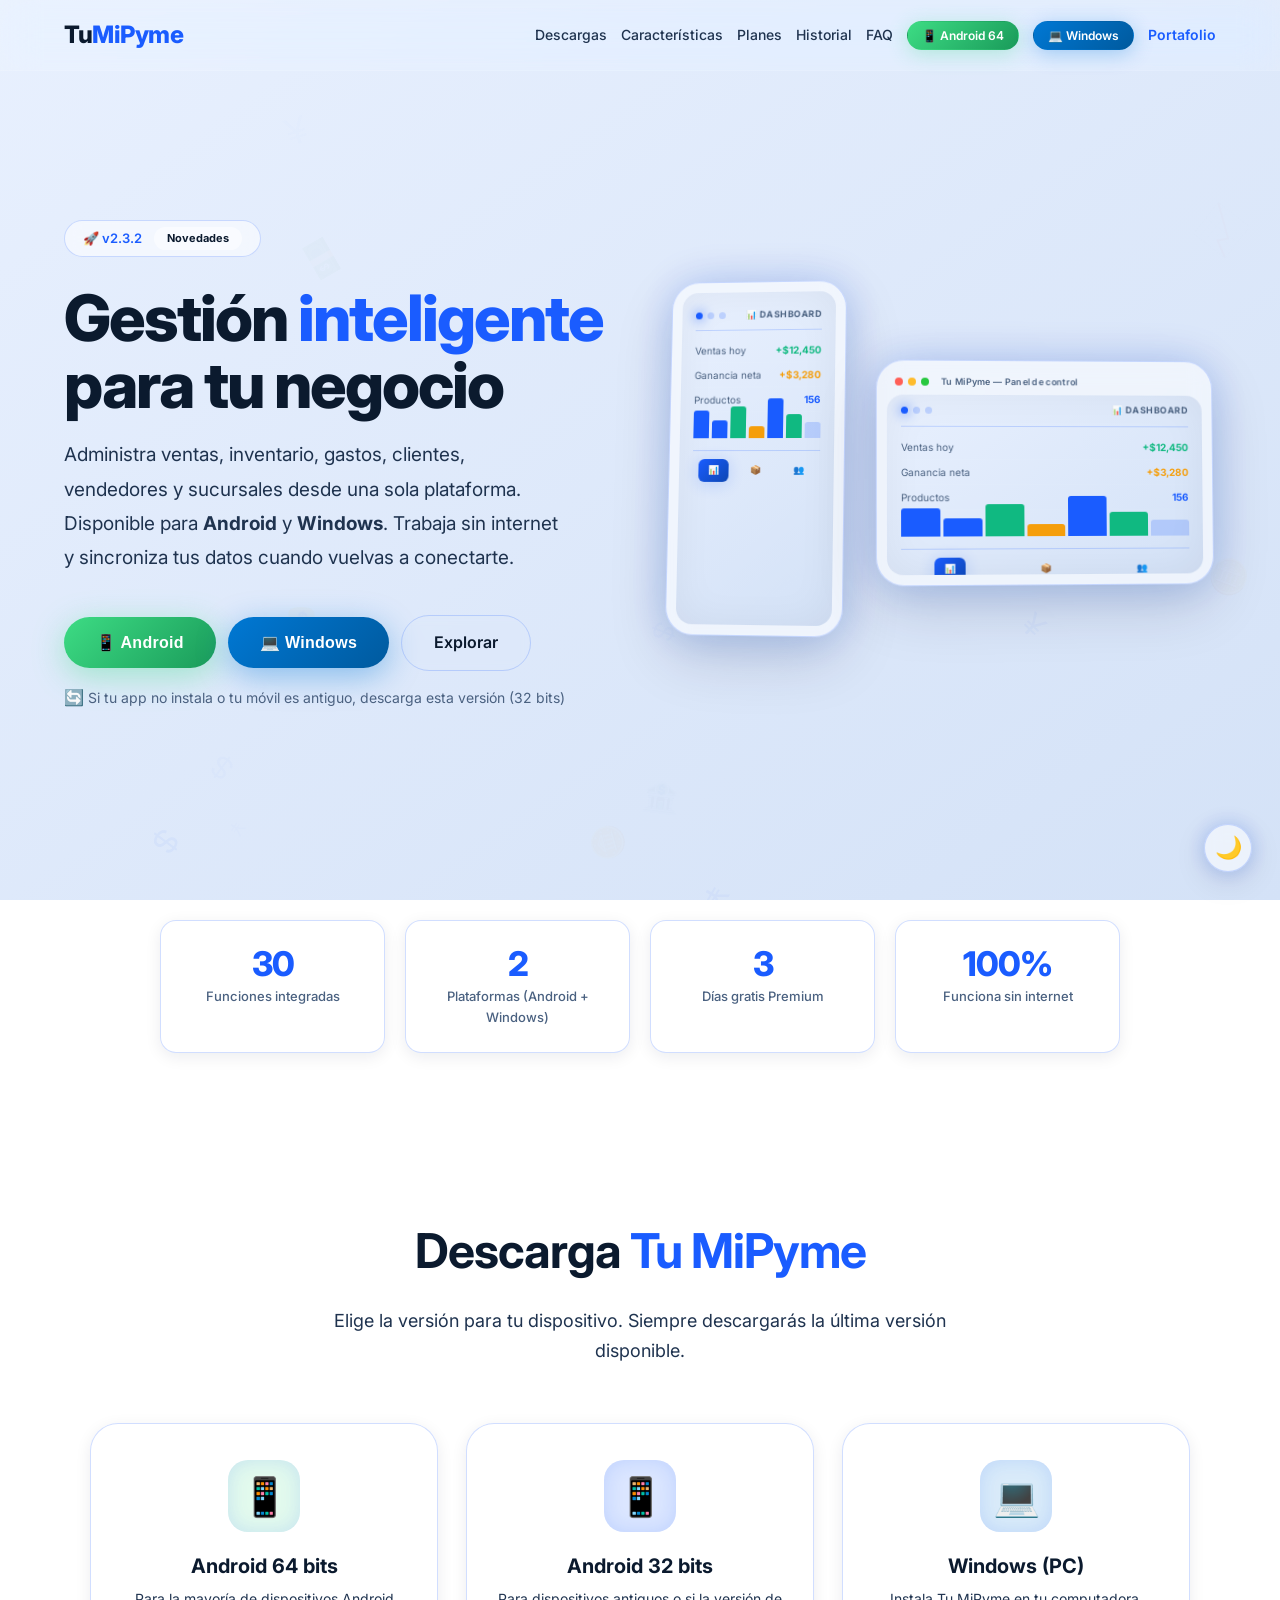
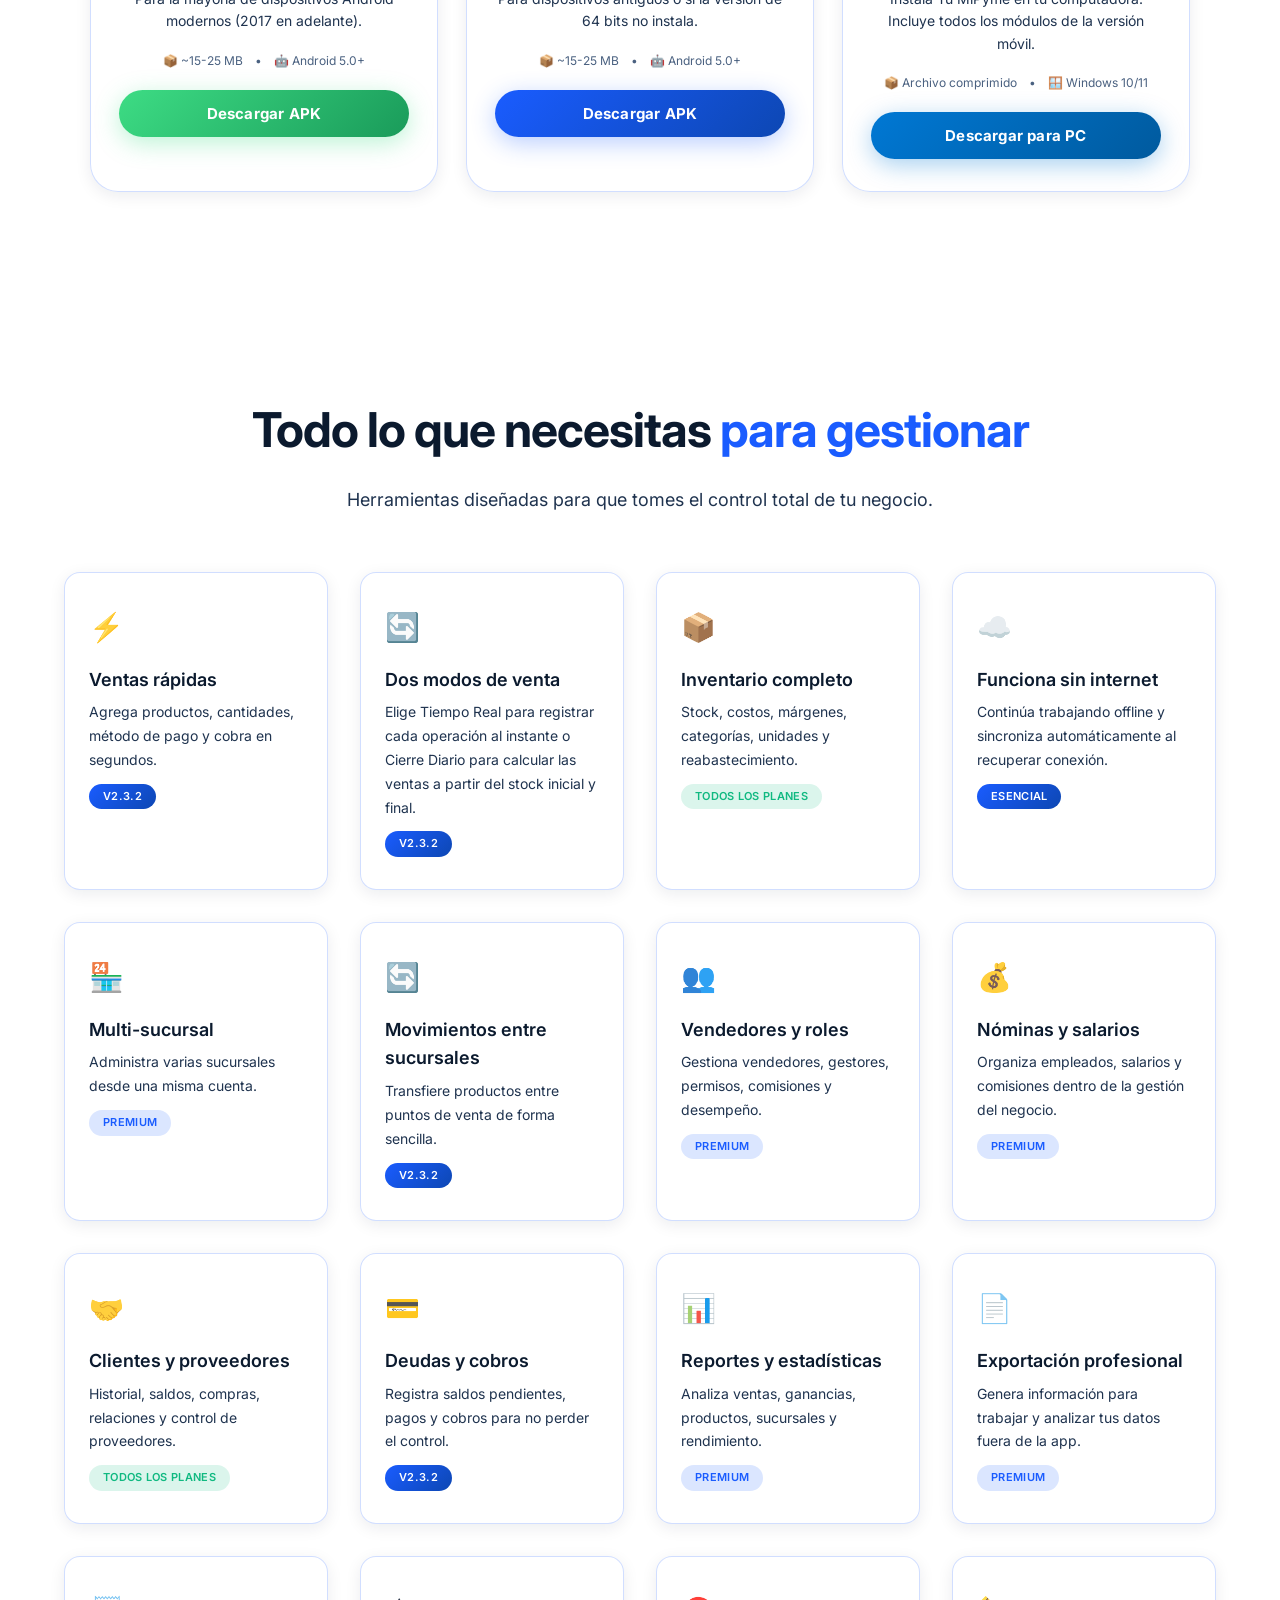
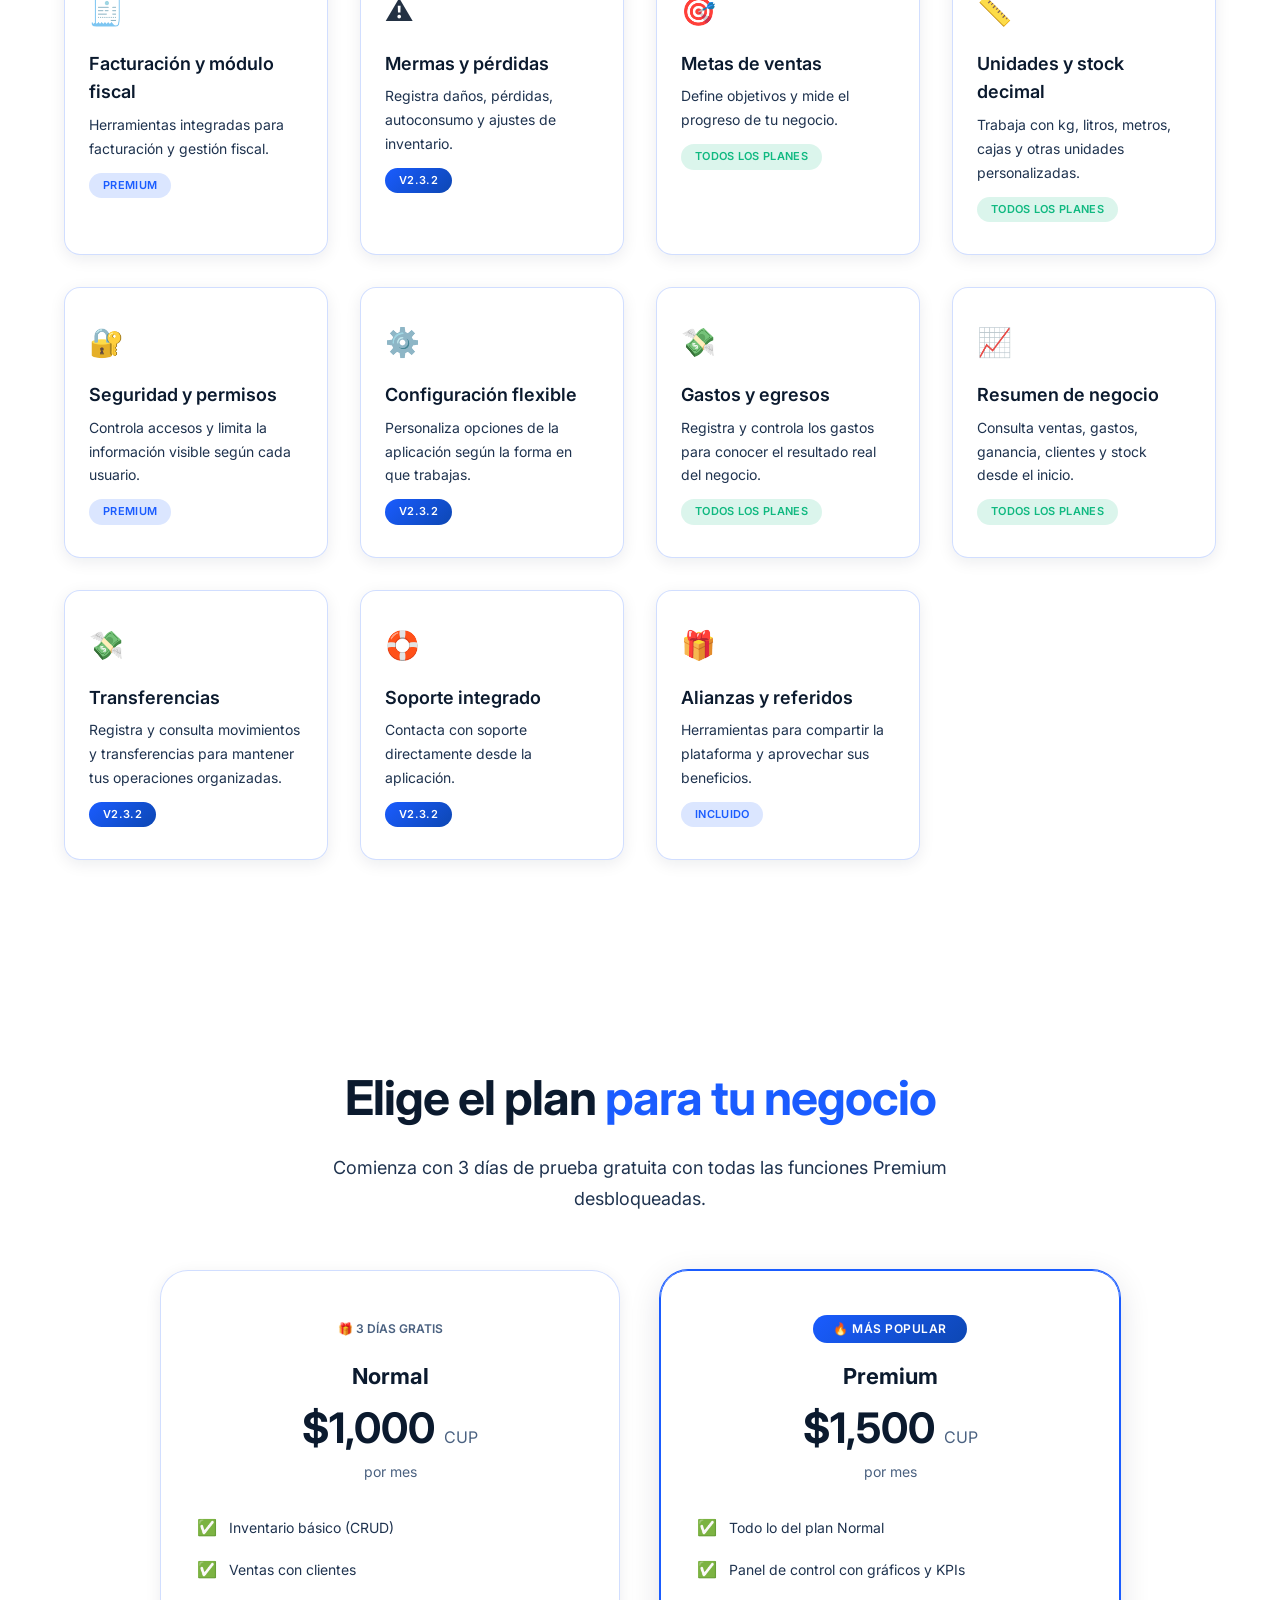
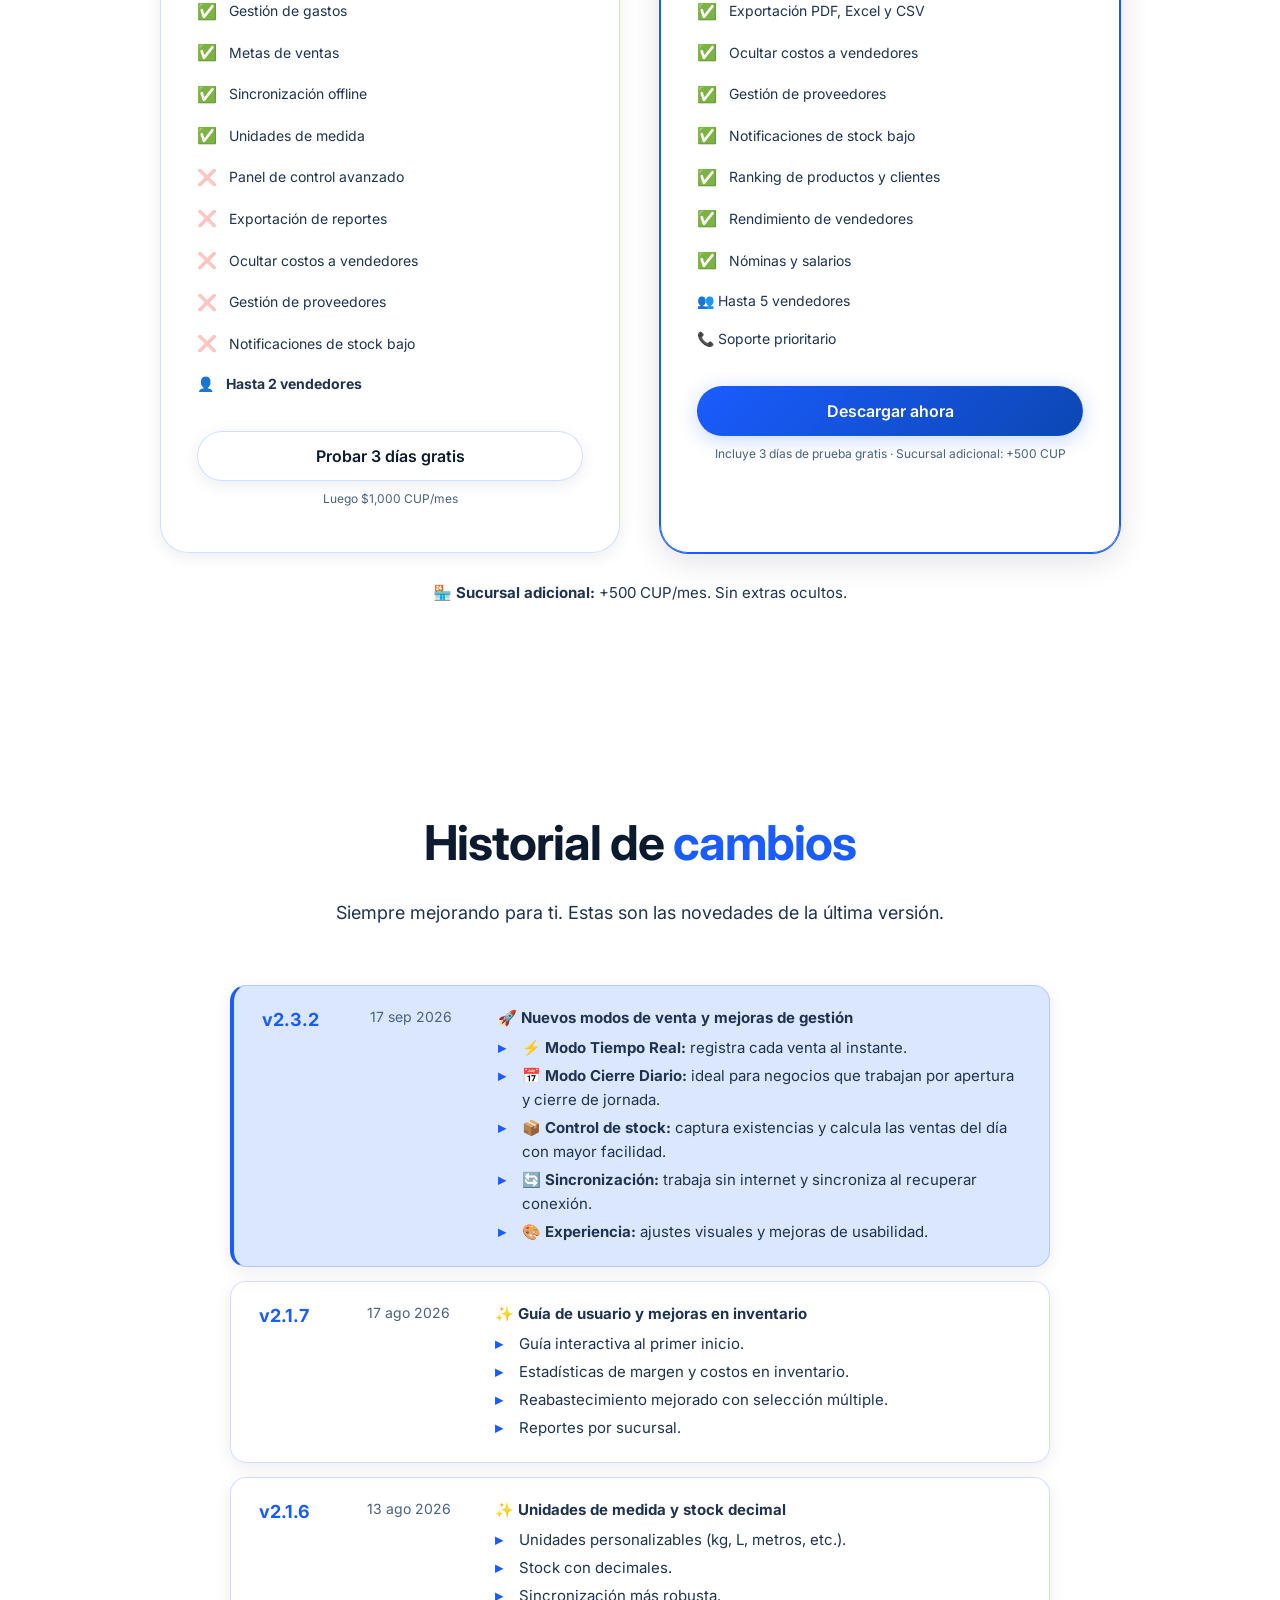
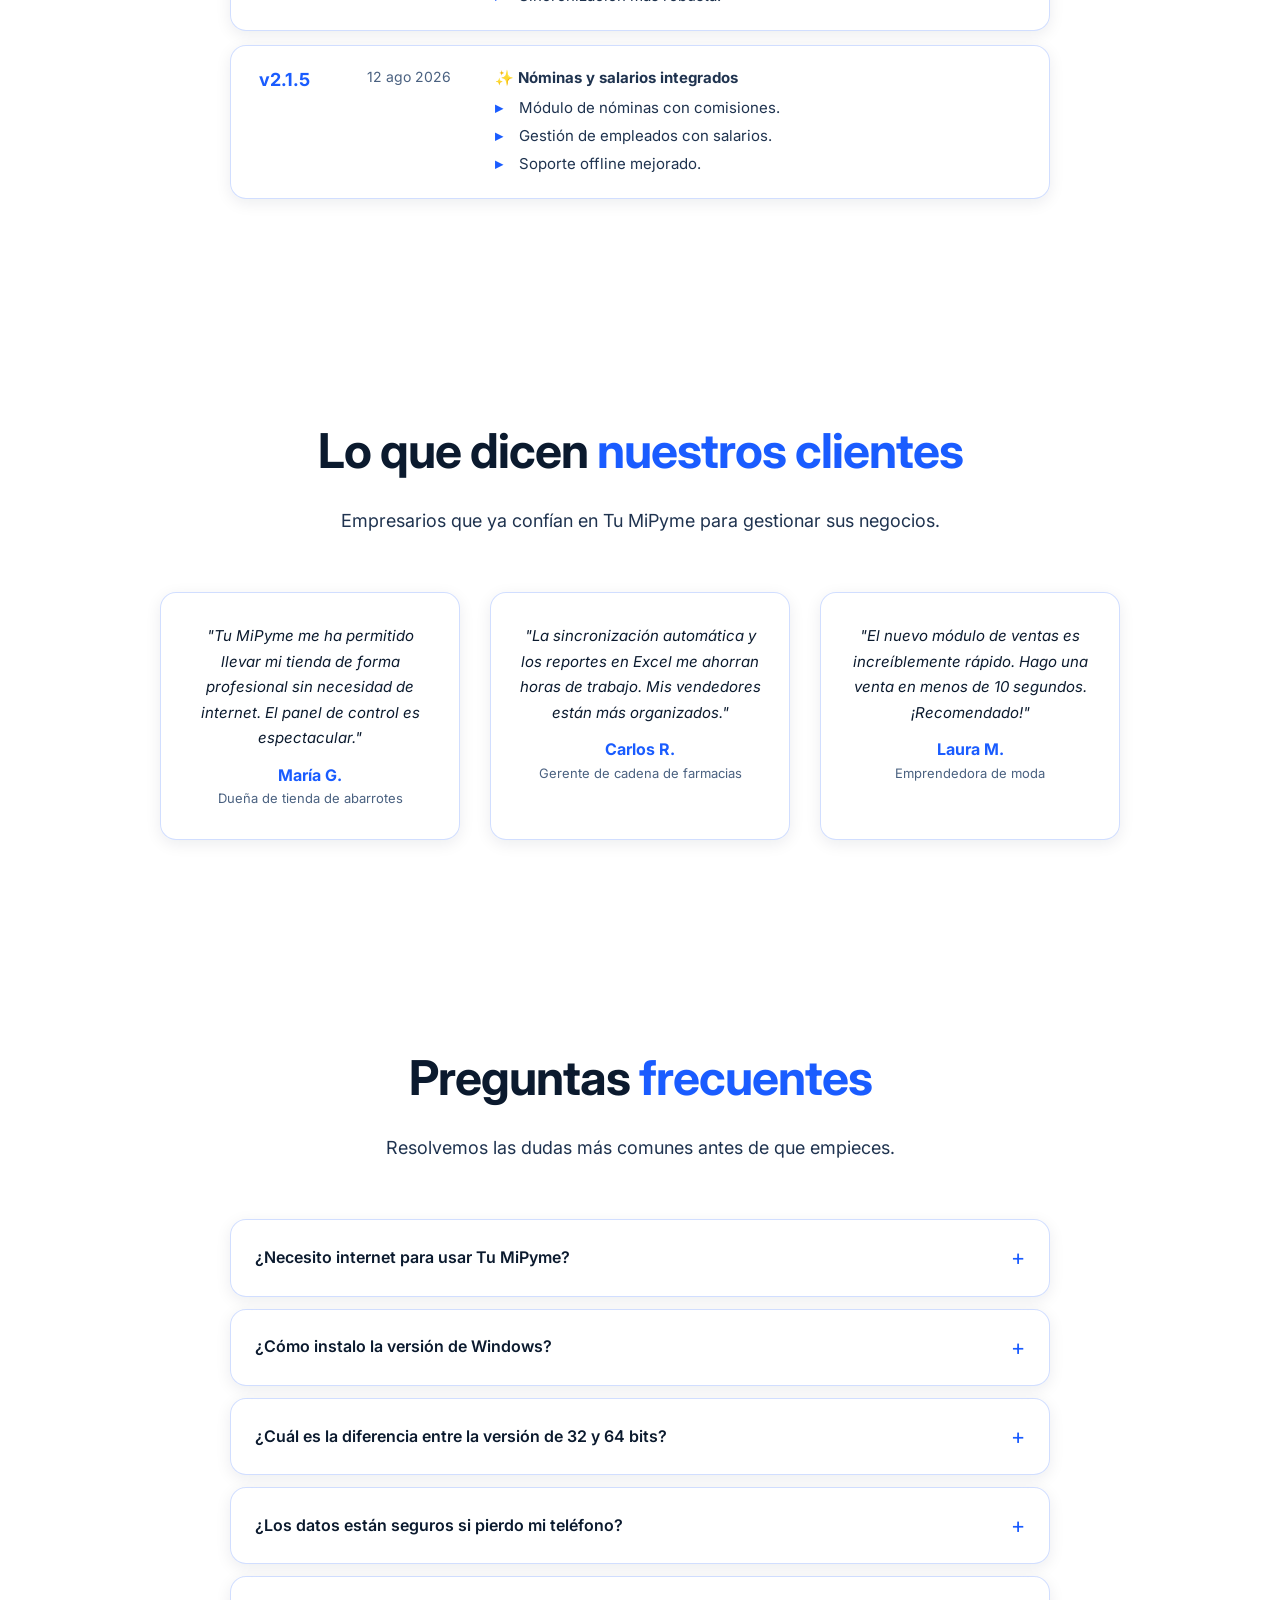
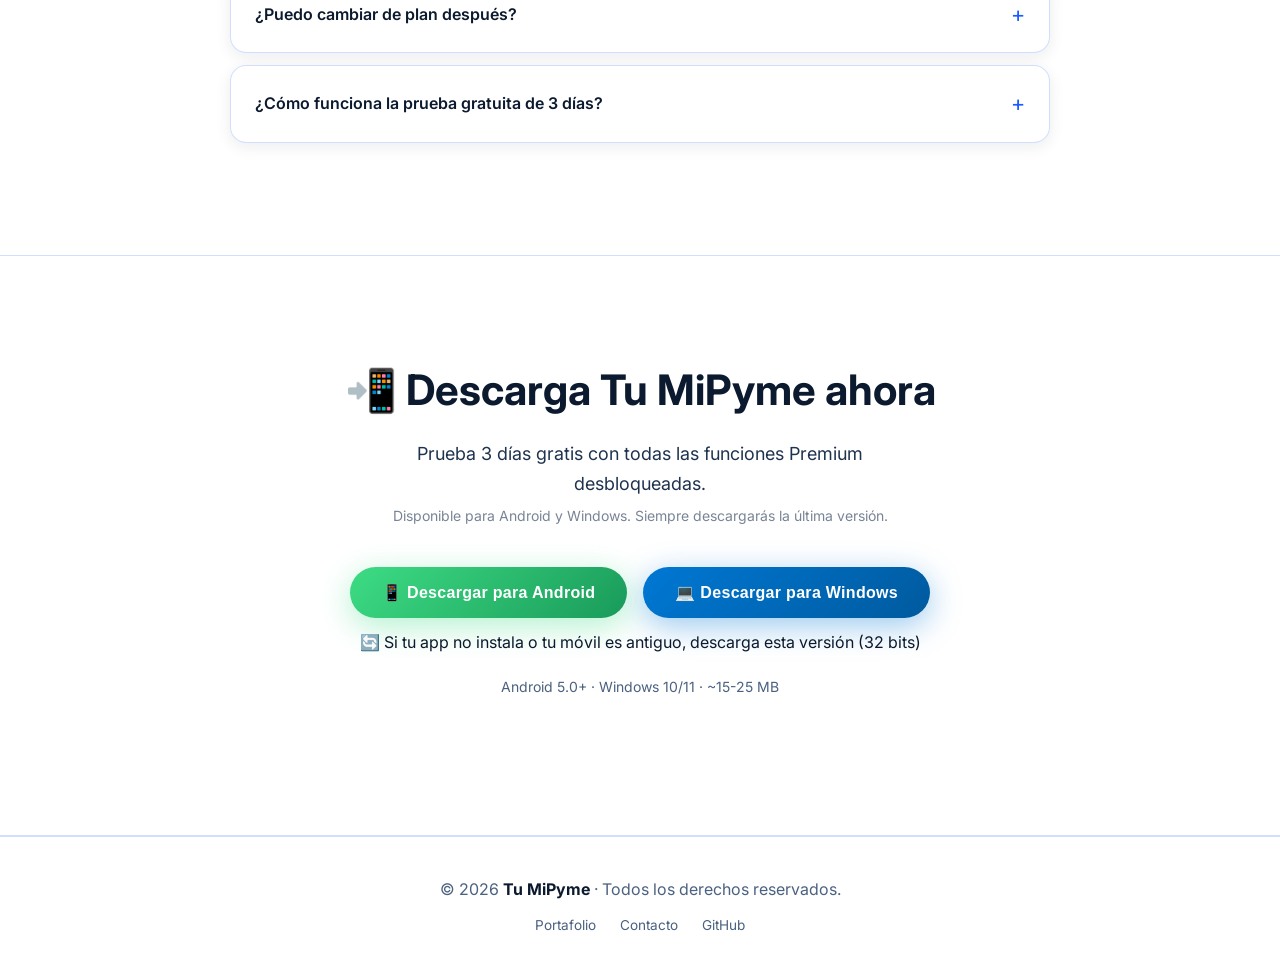
==== commit 600262c3: "asdabxcbxcb" ====
--- a/index.html
+++ b/index.html
@@ -4,7 +4,7 @@
     <meta charset="UTF-8" />
     <meta name="viewport" content="width=device-width, initial-scale=1.0" />
     <title>Tu MiPyme · Gestión inteligente para tu negocio</title>
-    <meta name="description" content="Tu MiPyme v2.3.2: ventas, inventario, gastos, clientes, sucursales, vendedores, nóminas, reportes y más. Funciona sin internet y sincroniza cuando vuelves a conectarte." />
+    <meta name="description" content="Tu MiPyme v2.3.2: ventas, inventario, gastos, clientes, sucursales, vendedores, nóminas, reportes y más. Disponible para Android y Windows. Funciona sin internet y sincroniza cuando vuelves a conectarte." />
     <link rel="preconnect" href="https://fonts.googleapis.com" />
     <link rel="preconnect" href="https://fonts.gstatic.com" crossorigin />
     <link href="https://fonts.googleapis.com/css2?family=Inter:opsz,wght@14..32,300;14..32,400;14..32,500;14..32,600;14..32,700;14..32,800;14..32,900&display=swap" rel="stylesheet" />
@@ -22,6 +22,10 @@
             --accent: #1a5cff;
             --accent-light: #dbe6ff;
             --accent-gradient: linear-gradient(135deg, #1a5cff, #0d47b3);
+            --win-gradient: linear-gradient(135deg, #0078d4, #005a9e);
+            --android-gradient: linear-gradient(135deg, #3ddc84, #1a9b5a);
+            --success: #10b981;
+            --warning: #f59e0b;
             --shadow-sm: 0 4px 16px rgba(0, 20, 50, 0.08);
             --shadow-md: 0 8px 32px rgba(0, 20, 50, 0.12);
             --shadow-lg: 0 20px 60px rgba(0, 20, 50, 0.16);
@@ -33,7 +37,6 @@
             --particle-opacity: 0.25;
         }
 
-        /* Modo oscuro – gradiente azul profundo y elegante */
         [data-theme="dark"] {
             --bg-gradient: linear-gradient(145deg, #0a1a3a, #0d2147, #0a1a3a);
             --bg-card: rgba(255, 255, 255, 0.06);
@@ -68,16 +71,9 @@
         a { color: inherit; text-decoration: none; }
         .container { max-width: 1200px; margin: 0 auto; padding: 0 24px; position: relative; z-index: 2; }
 
-        /* ===== Partículas de fondo (reducidas) ===== */
         #money-canvas {
-            position: fixed;
-            top: 0;
-            left: 0;
-            width: 100%;
-            height: 100%;
-            z-index: 0;
-            pointer-events: none;
-            opacity: var(--particle-opacity);
+            position: fixed; top: 0; left: 0; width: 100%; height: 100%;
+            z-index: 0; pointer-events: none; opacity: var(--particle-opacity);
         }
 
         /* ===== Tema toggle ===== */
@@ -106,7 +102,7 @@
         .header-inner { display: flex; align-items: center; justify-content: space-between; }
         .logo { font-weight: 800; font-size: 24px; letter-spacing: -0.5px; color: var(--text-primary); }
         .logo span { color: var(--accent); }
-        nav { display: flex; align-items: center; gap: 16px; flex-wrap: wrap; }
+        nav { display: flex; align-items: center; gap: 14px; flex-wrap: wrap; }
         nav a { font-size: 14px; font-weight: 500; color: var(--text-secondary); transition: color 0.3s; position: relative; }
         nav a::after { content: ''; position: absolute; bottom: -4px; left: 0; width: 0; height: 2px; background: var(--accent); transition: width 0.3s; border-radius: 2px; }
         nav a:hover { color: var(--text-primary); }
@@ -117,10 +113,13 @@
             display: inline-flex; align-items: center; gap: 6px;
             background: var(--bg-card); backdrop-filter: blur(4px);
             box-shadow: 0 2px 12px var(--border-glow); color: var(--text-primary);
-        }
-        .nav-download-android64 { background: var(--accent-gradient); color: #fff !important; border-color: transparent; box-shadow: 0 4px 20px rgba(26,92,255,0.3); }
-        .nav-download-android64:hover { transform: translateY(-2px) scale(1.03); box-shadow: 0 8px 30px rgba(26,92,255,0.45); }
-        .nav-download-android32:hover, .nav-download-windows:hover { border-color: var(--accent); color: var(--accent); transform: translateY(-2px); box-shadow: 0 4px 24px var(--border-glow); }
+            font-family: inherit;
+        }
+        .nav-download-android64 { background: var(--android-gradient); color: #fff !important; border-color: transparent; box-shadow: 0 4px 20px rgba(61,220,132,0.3); }
+        .nav-download-android64:hover { transform: translateY(-2px) scale(1.03); box-shadow: 0 8px 30px rgba(61,220,132,0.45); }
+        .nav-download-windows { background: var(--win-gradient); color: #fff !important; border-color: transparent; box-shadow: 0 4px 20px rgba(0,120,212,0.3); }
+        .nav-download-windows:hover { transform: translateY(-2px) scale(1.03); box-shadow: 0 8px 30px rgba(0,120,212,0.45); }
+        .nav-download-android32:hover { border-color: var(--accent); color: var(--accent); transform: translateY(-2px); box-shadow: 0 4px 24px var(--border-glow); }
         .nav-download-android64::after, .nav-download-android32::after, .nav-download-windows::after { display: none; }
         .nav-portfolio { color: var(--accent) !important; font-weight: 600; }
         .nav-portfolio::after { background: var(--accent) !important; }
@@ -142,93 +141,56 @@
         .hero-badge .whats-new:hover { background: var(--accent-gradient); color: #fff; border-color: var(--accent); transform: scale(1.05); }
         .hero h1 { font-size: 56px; font-weight: 800; line-height: 1.04; letter-spacing: -2px; color: var(--text-primary); margin-bottom: 20px; }
         .hero h1 .highlight { color: var(--accent); }
-        .hero p { font-size: 19px; color: var(--text-secondary); max-width: 480px; margin-bottom: 40px; line-height: 1.8; }
+        .hero p { font-size: 19px; color: var(--text-secondary); max-width: 500px; margin-bottom: 40px; line-height: 1.8; }
         .hero-actions { display: flex; flex-direction: column; align-items: flex-start; gap: 12px; }
         .hero-actions .primary-group { display: flex; flex-wrap: wrap; gap: 12px; align-items: center; }
 
         /* ============================================================
-           BOTONES (sin animación adicional)
+           BOTONES
            ============================================================ */
         .btn-android-primary, .btn-cta-android-primary {
-            display: inline-flex;
-            align-items: center;
-            gap: 10px;
-            padding: 18px 44px;
-            border-radius: 50px;
-            font-weight: 700;
-            font-size: 18px;
-            border: none;
-            cursor: pointer;
+            display: inline-flex; align-items: center; gap: 10px;
+            padding: 16px 32px; border-radius: 50px;
+            font-weight: 700; font-size: 16px; border: none; cursor: pointer;
             transition: all 0.3s;
-            background: var(--accent-gradient);
+            background: var(--android-gradient);
             color: #fff;
-            box-shadow: 0 8px 32px rgba(26,92,255,0.45);
+            box-shadow: 0 8px 32px rgba(61,220,132,0.4);
             letter-spacing: 0.3px;
         }
         .btn-android-primary:hover, .btn-cta-android-primary:hover {
             transform: translateY(-4px) scale(1.02);
-            box-shadow: 0 12px 48px rgba(26,92,255,0.6);
-        }
-
-        .btn-windows {
-            display: inline-flex;
-            align-items: center;
-            gap: 8px;
-            padding: 14px 28px;
-            border-radius: 50px;
-            font-weight: 600;
-            font-size: 15px;
-            border: 1px solid var(--border-glow);
-            cursor: pointer;
+            box-shadow: 0 12px 48px rgba(61,220,132,0.55);
+        }
+
+        .btn-windows, .btn-cta-windows {
+            display: inline-flex; align-items: center; gap: 8px;
+            padding: 16px 32px; border-radius: 50px;
+            font-weight: 700; font-size: 16px; border: none; cursor: pointer;
             transition: all 0.3s;
-            background: var(--bg-card);
-            backdrop-filter: blur(4px);
-            box-shadow: 0 4px 20px var(--border-glow);
-            color: var(--text-primary);
-        }
-        .btn-windows:hover {
-            border-color: var(--accent);
-            color: var(--accent);
-            transform: translateY(-4px);
-            box-shadow: 0 8px 32px var(--border-glow);
-        }
-        .disabled-platform { opacity: 0.55; cursor: not-allowed !important; filter: grayscale(0.25); pointer-events: none; }
-        .nav-download-windows.disabled-platform { box-shadow: none; }
-        .btn-windows.disabled-platform { transform: none; box-shadow: none; }
-        .btn-cta-windows.disabled-platform { transform: none; box-shadow: none; }
+            background: var(--win-gradient);
+            color: #fff;
+            box-shadow: 0 8px 32px rgba(0,120,212,0.4);
+            letter-spacing: 0.3px;
+        }
+        .btn-windows:hover, .btn-cta-windows:hover {
+            transform: translateY(-4px) scale(1.02);
+            box-shadow: 0 12px 48px rgba(0,120,212,0.55);
+        }
 
         .btn-secondary {
-            display: inline-flex;
-            align-items: center;
-            gap: 10px;
-            padding: 14px 32px;
-            border-radius: 50px;
-            font-weight: 600;
-            font-size: 16px;
-            background: transparent;
-            color: var(--text-primary);
-            border: 1px solid var(--border-glow);
-            cursor: pointer;
-            transition: all 0.3s;
-            backdrop-filter: blur(4px);
-        }
-        .btn-secondary:hover {
-            border-color: var(--accent);
-            color: var(--accent);
-            transform: translateY(-4px);
-            box-shadow: 0 8px 32px var(--border-glow);
-        }
-
-        .hero-actions .fallback-link {
-            font-size: 14px;
-            color: var(--text-muted);
-            transition: color 0.3s;
-            margin-top: 2px;
-        }
-        .hero-actions .fallback-link:hover {
-            color: var(--accent);
-            text-decoration: underline;
-        }
+            display: inline-flex; align-items: center; gap: 10px;
+            padding: 14px 32px; border-radius: 50px;
+            font-weight: 600; font-size: 16px;
+            background: transparent; color: var(--text-primary);
+            border: 1px solid var(--border-glow); cursor: pointer;
+            transition: all 0.3s; backdrop-filter: blur(4px);
+            font-family: inherit;
+        }
+        .btn-secondary:hover { border-color: var(--accent); color: var(--accent); transform: translateY(-4px); box-shadow: 0 8px 32px var(--border-glow); }
+
+        .hero-actions .fallback-link { font-size: 14px; color: var(--text-muted); transition: color 0.3s; margin-top: 2px; }
+        .hero-actions .fallback-link:hover { color: var(--accent); text-decoration: underline; }
         .hero-actions .fallback-link .icon { font-size: 16px; }
 
         /* ===== MOCKUPS ===== */
@@ -249,7 +211,7 @@
         }
         [data-theme="dark"] .mockup-screen { box-shadow: inset 0 0 40px rgba(0,0,0,0.3); }
         .mockup-phone .mockup-screen { aspect-ratio: 9 / 19; }
-        .mockup-desktop .mockup-screen { aspect-ratio: 16 / 9; }
+        .mockup-desktop .mockup-screen { aspect-ratio: 16 / 9; padding-top: 8px; }
         .mockup-header { display: flex; justify-content: space-between; padding-bottom: 8px; border-bottom: 1px solid var(--border-glow); margin-bottom: 8px; align-items: center; }
         .mockup-header .dots { display: flex; gap: 5px; }
         .mockup-header .dot { width: 7px; height: 7px; border-radius: 50%; background: var(--border-glow); }
@@ -268,13 +230,15 @@
         .mockup-footer { display: flex; justify-content: space-around; padding-top: 8px; border-top: 1px solid var(--border-glow); margin-top: 6px; }
         .mockup-footer span { font-size: 9px; color: var(--text-muted); padding: 4px 10px; border-radius: 6px; font-weight: 600; background: transparent; transition: all 0.3s; }
         .mockup-footer span.active { background: var(--accent-gradient); color: #fff; box-shadow: 0 2px 16px var(--border-glow); }
-        .mockup-desktop .keyboard {
-            height: 14px; background: var(--bg-card); border-radius: 0 0 var(--radius) var(--radius);
-            margin-top: 2px; display: flex; justify-content: center; gap: 8px; padding: 0 12px;
-            border: 1px solid var(--border-glow); border-top: none;
-        }
-        .mockup-desktop .keyboard span { display: inline-block; width: 8px; height: 6px; background: var(--border-glow); border-radius: 2px; }
-        .mockup-desktop .stand { width: 60px; height: 10px; background: var(--bg-card); margin: 2px auto 0; border-radius: 0 0 8px 8px; border: 1px solid var(--border-glow); border-top: none; }
+
+        /* Ventana Windows */
+        .mockup-desktop .window-bar { display: flex; align-items: center; padding: 4px 8px 6px; gap: 6px; }
+        .mockup-desktop .window-bar .window-dots { display: flex; gap: 5px; }
+        .mockup-desktop .window-bar .win-dot { width: 8px; height: 8px; border-radius: 50%; }
+        .mockup-desktop .window-bar .win-dot.close { background: #ff5f57; }
+        .mockup-desktop .window-bar .win-dot.min   { background: #febc2e; }
+        .mockup-desktop .window-bar .win-dot.max   { background: #28c840; }
+        .mockup-desktop .window-bar .window-title { font-size: 9px; color: var(--text-muted); margin-left: 6px; font-weight: 600; letter-spacing: 0.3px; }
 
         /* ===== RESTO DE SECCIONES ===== */
         section { padding: 100px 0; position: relative; z-index: 1; }
@@ -283,6 +247,91 @@
         .section-subtitle { text-align: center; font-size: 18px; color: var(--text-secondary); max-width: 640px; margin: 0 auto 56px; line-height: 1.7; }
         .fade-up { opacity: 0; transform: translateY(30px); transition: opacity 0.8s ease, transform 0.8s ease; }
         .fade-up.visible { opacity: 1; transform: translateY(0); }
+
+        /* ============================================================
+           STATS BAR
+           ============================================================ */
+        .stats-bar {
+            display: grid; grid-template-columns: repeat(auto-fit, minmax(160px, 1fr));
+            gap: 20px; max-width: 960px; margin: 0 auto 20px;
+        }
+        .stat-item {
+            text-align: center; padding: 24px 16px;
+            background: var(--bg-card); backdrop-filter: blur(12px);
+            border-radius: var(--radius); border: 1px solid var(--border-glow);
+            transition: all 0.3s; box-shadow: var(--shadow-sm);
+        }
+        .stat-item:hover { transform: translateY(-6px); border-color: var(--accent); box-shadow: var(--shadow-md), 0 0 30px var(--border-glow); }
+        .stat-item .stat-value { font-size: 34px; font-weight: 800; color: var(--accent); letter-spacing: -1px; line-height: 1.1; }
+        .stat-item .stat-label { font-size: 13px; color: var(--text-muted); margin-top: 4px; font-weight: 500; }
+
+        /* ============================================================
+           DOWNLOAD CARDS (nueva sección)
+           ============================================================ */
+        .download-grid {
+            display: grid; grid-template-columns: repeat(auto-fit, minmax(260px, 1fr));
+            gap: 28px; max-width: 1100px; margin: 0 auto;
+        }
+        .download-card {
+            position: relative;
+            background: var(--bg-card); backdrop-filter: blur(12px);
+            border-radius: var(--radius-xl); padding: 36px 28px 32px;
+            border: 1px solid var(--border-glow); transition: all 0.35s;
+            box-shadow: var(--shadow-sm); text-align: center;
+            display: flex; flex-direction: column; align-items: center;
+        }
+        .download-card:hover { transform: translateY(-8px); box-shadow: var(--shadow-lg), 0 0 40px var(--border-glow); border-color: var(--accent); }
+        .download-card .platform-icon {
+            width: 72px; height: 72px; border-radius: 20px;
+            display: flex; align-items: center; justify-content: center;
+            font-size: 38px; margin-bottom: 18px;
+            background: var(--accent-light); color: var(--accent);
+            box-shadow: inset 0 0 20px rgba(26,92,255,0.15);
+            transition: transform 0.4s;
+        }
+        .download-card:hover .platform-icon { transform: scale(1.08) rotate(-3deg); }
+        .download-card.android64 .platform-icon { background: rgba(61,220,132,0.15); color: #1a9b5a; }
+        .download-card.windows .platform-icon { background: rgba(0,120,212,0.15); color: #0078d4; }
+        .download-card h3 { font-size: 20px; font-weight: 700; color: var(--text-primary); margin-bottom: 6px; }
+        .download-card .platform-desc { font-size: 14px; color: var(--text-secondary); line-height: 1.6; margin-bottom: 18px; min-height: 44px; }
+        .download-card .platform-meta { font-size: 12px; color: var(--text-muted); margin-bottom: 20px; }
+        .download-card .platform-meta span { display: inline-block; margin: 0 6px; }
+        .download-card .btn-platform {
+            display: inline-flex; align-items: center; justify-content: center; gap: 8px;
+            padding: 14px 28px; border-radius: 50px;
+            font-weight: 700; font-size: 15px; border: none; cursor: pointer;
+            transition: all 0.3s; width: 100%;
+            font-family: inherit; letter-spacing: 0.2px;
+        }
+        .download-card.android64 .btn-platform { background: var(--android-gradient); color: #fff; box-shadow: 0 6px 24px rgba(61,220,132,0.35); }
+        .download-card.android64 .btn-platform:hover { transform: translateY(-3px); box-shadow: 0 10px 36px rgba(61,220,132,0.5); }
+        .download-card.android32 .btn-platform { background: var(--accent-gradient); color: #fff; box-shadow: 0 6px 24px rgba(26,92,255,0.3); }
+        .download-card.android32 .btn-platform:hover { transform: translateY(-3px); box-shadow: 0 10px 36px rgba(26,92,255,0.45); }
+        .download-card.windows .btn-platform { background: var(--win-gradient); color: #fff; box-shadow: 0 6px 24px rgba(0,120,212,0.35); }
+        .download-card.windows .btn-platform:hover { transform: translateY(-3px); box-shadow: 0 10px 36px rgba(0,120,212,0.5); }
+
+        /* Badge "recomendado para ti" */
+        .download-card .recommended-badge {
+            position: absolute; top: -12px; left: 50%; transform: translateX(-50%);
+            background: var(--accent-gradient); color: #fff;
+            font-size: 11px; font-weight: 700; letter-spacing: 0.5px;
+            padding: 5px 16px; border-radius: 50px;
+            box-shadow: 0 4px 20px rgba(26,92,255,0.5);
+            animation: pulse-badge 2s ease-in-out infinite;
+            white-space: nowrap;
+        }
+        @keyframes pulse-badge {
+            0%, 100% { box-shadow: 0 4px 20px rgba(26,92,255,0.5); }
+            50% { box-shadow: 0 4px 28px rgba(26,92,255,0.85); }
+        }
+        .download-card.recommended {
+            border-color: var(--accent);
+            box-shadow: 0 0 0 1px var(--accent), var(--shadow-md);
+        }
+        .download-card.android64.recommended { border-color: #3ddc84; box-shadow: 0 0 0 1px #3ddc84, var(--shadow-md); }
+        .download-card.android64.recommended .recommended-badge { background: var(--android-gradient); box-shadow: 0 4px 20px rgba(61,220,132,0.5); }
+        .download-card.windows.recommended { border-color: #0078d4; box-shadow: 0 0 0 1px #0078d4, var(--shadow-md); }
+        .download-card.windows.recommended .recommended-badge { background: var(--win-gradient); box-shadow: 0 4px 20px rgba(0,120,212,0.5); }
 
         /* ===== FEATURES ===== */
         .features-grid { display: grid; grid-template-columns: repeat(auto-fit, minmax(240px, 1fr)); gap: 32px; }
@@ -320,7 +369,7 @@
         .plan-card ul li { display: flex; align-items: center; gap: 12px; padding: 8px 0; font-size: 14px; color: var(--text-secondary); }
         .plan-card ul li .check { color: var(--accent); font-weight: 700; font-size: 16px; }
         .plan-card ul li .cross { color: var(--text-muted); font-weight: 700; font-size: 16px; opacity: 0.3; }
-        .btn-plan { display: inline-block; padding: 14px 40px; border-radius: 50px; font-weight: 600; font-size: 16px; border: 1px solid var(--border-glow); cursor: pointer; transition: all 0.3s; background: var(--accent-gradient); color: #fff; box-shadow: 0 4px 20px rgba(26,92,255,0.25); }
+        .btn-plan { display: inline-block; padding: 14px 40px; border-radius: 50px; font-weight: 600; font-size: 16px; border: 1px solid var(--border-glow); cursor: pointer; transition: all 0.3s; background: var(--accent-gradient); color: #fff; box-shadow: 0 4px 20px rgba(26,92,255,0.25); font-family: inherit; }
         .btn-plan:hover { transform: translateY(-4px); box-shadow: 0 8px 36px rgba(26,92,255,0.4); }
         .btn-plan-outline { background: var(--bg-card); color: var(--text-primary); box-shadow: var(--shadow-sm); }
         .btn-plan-outline:hover { border-color: var(--accent); color: var(--accent); box-shadow: var(--shadow-md), 0 0 30px var(--border-glow); }
@@ -358,6 +407,37 @@
         .testimonial-card .author { font-weight: 700; color: var(--accent); }
         .testimonial-card .role { font-size: 13px; color: var(--text-muted); }
 
+        /* ============================================================
+           FAQ
+           ============================================================ */
+        .faq-list { max-width: 820px; margin: 0 auto; }
+        .faq-item {
+            background: var(--bg-card); backdrop-filter: blur(12px);
+            border-radius: var(--radius); margin-bottom: 12px;
+            border: 1px solid var(--border-glow); overflow: hidden;
+            transition: all 0.3s; box-shadow: var(--shadow-sm);
+        }
+        .faq-item:hover { border-color: var(--accent); box-shadow: var(--shadow-md), 0 0 20px var(--border-glow); }
+        .faq-item[open] { border-color: var(--accent); box-shadow: var(--shadow-md); }
+        .faq-item summary {
+            list-style: none; cursor: pointer; padding: 20px 24px;
+            font-weight: 600; font-size: 16px; color: var(--text-primary);
+            display: flex; justify-content: space-between; align-items: center;
+            gap: 16px; transition: color 0.3s;
+        }
+        .faq-item summary::-webkit-details-marker { display: none; }
+        .faq-item summary::after {
+            content: '+'; font-size: 22px; font-weight: 400; color: var(--accent);
+            transition: transform 0.3s; flex-shrink: 0;
+        }
+        .faq-item[open] summary::after { transform: rotate(45deg); }
+        .faq-item summary:hover { color: var(--accent); }
+        .faq-item .faq-answer {
+            padding: 0 24px 20px; font-size: 15px; color: var(--text-secondary);
+            line-height: 1.7; border-top: 1px solid var(--border-glow);
+            padding-top: 16px;
+        }
+
         /* ===== CTA ===== */
         .cta-section {
             background: var(--bg-card); backdrop-filter: blur(12px);
@@ -382,7 +462,7 @@
         footer .footer-links a:hover { color: var(--accent); }
 
         /* ============================================================
-           MODAL DE ADVERTENCIA – VERSIÓN MEJORADA (scrollable)
+           MODAL DE ADVERTENCIA
            ============================================================ */
         .modal-overlay {
             position: fixed; top: 0; left: 0; width: 100%; height: 100%;
@@ -393,72 +473,67 @@
         .modal-overlay.active { display: flex; }
         .modal {
             background: var(--bg-card); backdrop-filter: blur(20px);
-            max-width: 440px; width: 100%; 
+            max-width: 440px; width: 100%;
             border-radius: var(--radius-xl);
             padding: 28px 28px 20px;
             box-shadow: var(--shadow-lg);
-            animation: fadeUp 0.4s ease; 
+            animation: fadeUp 0.4s ease;
             border: 1px solid var(--border-glow);
             max-height: 90vh;
-            display: flex;
-            flex-direction: column;
-        }
-        .modal .modal-scroll {
-            overflow-y: auto;
-            flex: 1;
-            padding-right: 4px;
-        }
+            display: flex; flex-direction: column;
+        }
+        .modal .modal-scroll { overflow-y: auto; flex: 1; padding-right: 4px; }
         .modal .modal-scroll::-webkit-scrollbar { width: 4px; }
         .modal .modal-scroll::-webkit-scrollbar-thumb { background: var(--accent); border-radius: 4px; }
         .modal .icon { font-size: 40px; text-align: center; margin-bottom: 8px; }
         .modal h3 { font-size: 20px; font-weight: 700; text-align: center; color: var(--text-primary); margin-bottom: 8px; }
         .modal p { font-size: 15px; color: var(--text-secondary); text-align: center; line-height: 1.6; margin-bottom: 12px; }
         .modal .highlight {
-            background: var(--accent-light); 
-            padding: 14px 16px; 
-            border-radius: var(--radius); 
-            border-left: 4px solid var(--accent); 
-            margin: 12px 0 10px; 
-            font-size: 14px; 
-            color: var(--text-secondary);
+            background: var(--accent-light); padding: 14px 16px;
+            border-radius: var(--radius); border-left: 4px solid var(--accent);
+            margin: 12px 0 10px; font-size: 14px; color: var(--text-secondary);
         }
         .modal .highlight strong { color: var(--text-primary); }
         .modal .note-fallback {
-            background: rgba(255,193,7,0.08); 
-            padding: 10px 14px; 
-            border-radius: var(--radius); 
-            border: 1px solid rgba(255,193,7,0.2); 
-            margin-bottom: 16px; 
-            font-size: 14px; 
-            color: var(--text-secondary);
+            background: rgba(255,193,7,0.08); padding: 10px 14px;
+            border-radius: var(--radius); border: 1px solid rgba(255,193,7,0.2);
+            margin-bottom: 16px; font-size: 14px; color: var(--text-secondary);
         }
         .modal .note-fallback strong { color: var(--text-primary); }
-        .modal-actions { 
-            display: flex; 
-            gap: 10px; 
-            justify-content: center; 
-            margin-top: 6px;
-            flex-shrink: 0;
-            padding-top: 10px;
-            border-top: 1px solid var(--border-glow);
-        }
-        .modal-actions .btn { 
-            flex: 1; 
-            padding: 12px 16px; 
-            border-radius: 50px; 
-            font-weight: 600; 
-            font-size: 15px; 
-            border: 1px solid var(--border-glow); 
-            cursor: pointer; 
-            transition: all 0.3s; 
-            text-align: center; 
-            background: var(--bg-card); 
-            color: var(--text-primary);
-            min-height: 44px;
+        .modal-actions {
+            display: flex; gap: 10px; justify-content: center; margin-top: 6px;
+            flex-shrink: 0; padding-top: 10px; border-top: 1px solid var(--border-glow);
+        }
+        .modal-actions .btn {
+            flex: 1; padding: 12px 16px; border-radius: 50px;
+            font-weight: 600; font-size: 15px;
+            border: 1px solid var(--border-glow); cursor: pointer;
+            transition: all 0.3s; text-align: center;
+            background: var(--bg-card); color: var(--text-primary);
+            min-height: 44px; font-family: inherit;
         }
         .modal-actions .btn-secondary:hover { border-color: var(--accent); color: var(--accent); box-shadow: 0 4px 20px var(--border-glow); }
         .modal-actions .btn-primary { background: var(--accent-gradient); color: #fff; border-color: transparent; box-shadow: 0 4px 20px rgba(26,92,255,0.25); }
         .modal-actions .btn-primary:hover { transform: translateY(-2px); box-shadow: 0 8px 32px rgba(26,92,255,0.4); }
+
+        /* ============================================================
+           TOAST
+           ============================================================ */
+        .toast {
+            position: fixed; bottom: 90px; right: 28px; z-index: 3000;
+            background: var(--bg-card); backdrop-filter: blur(16px);
+            border: 1px solid var(--border-glow);
+            border-left: 4px solid var(--success);
+            border-radius: var(--radius); padding: 14px 20px;
+            box-shadow: var(--shadow-lg);
+            display: flex; align-items: center; gap: 12px;
+            transform: translateX(140%); transition: transform 0.5s cubic-bezier(0.25, 0.46, 0.45, 0.94);
+            max-width: 340px;
+        }
+        .toast.show { transform: translateX(0); }
+        .toast .toast-icon { font-size: 22px; flex-shrink: 0; }
+        .toast .toast-text { font-size: 14px; color: var(--text-primary); line-height: 1.4; }
+        .toast .toast-text strong { display: block; font-size: 13px; color: var(--text-muted); font-weight: 500; margin-bottom: 2px; }
 
         /* ============================================================
            RESPONSIVE
@@ -481,6 +556,7 @@
             .modal .modal-scroll { max-height: 60vh; }
             .theme-toggle { bottom: 16px; right: 16px; width: 44px; height: 44px; font-size: 20px; }
             .modal-actions { flex-direction: column; }
+            .toast { right: 16px; left: 16px; max-width: none; bottom: 80px; }
         }
         @media (max-width: 600px) {
             .hero { padding: 120px 0 80px; }
@@ -490,19 +566,21 @@
             .plan-card { padding: 28px 20px; }
             .feature-card { padding: 24px 18px; }
             .cta-section h2 { font-size: 30px; }
-            .btn-android-primary, .btn-cta-android-primary { font-size: 16px; padding: 16px 32px; }
-            .btn-windows, .btn-cta-windows { font-size: 14px; padding: 12px 24px; }
+            .btn-android-primary, .btn-cta-android-primary,
+            .btn-windows, .btn-cta-windows { font-size: 15px; padding: 14px 24px; width: 100%; justify-content: center; }
             .hero-badge { font-size: 12px; padding: 4px 14px; }
             .hero-badge .whats-new { font-size: 10px; padding: 2px 10px; }
-            .hero-actions .primary-group { flex-direction: column; align-items: center; }
+            .hero-actions .primary-group { flex-direction: column; align-items: center; width: 100%; }
             .btn-secondary { font-size: 15px; padding: 12px 24px; }
             .mockup-phone { width: 120px; }
             .mockup-desktop { width: 210px; }
             .hero-mockups { gap: 16px; }
-            .cta-actions .primary-group { flex-direction: column; align-items: center; }
+            .cta-actions .primary-group { flex-direction: column; align-items: center; width: 100%; }
             .modal { padding: 20px 16px 12px; max-width: 95%; }
             .modal .modal-scroll { max-height: 55vh; }
             .modal-actions .btn { font-size: 14px; padding: 10px 12px; min-height: 40px; }
+            .stat-item .stat-value { font-size: 26px; }
+            .download-card { padding: 28px 20px 24px; }
         }
         @media (min-width: 1025px) {
             .hero h1 { font-size: 64px; }
@@ -523,13 +601,13 @@
             <a href="#" class="logo">Tu<span>MiPyme</span></a>
             <button class="menu-toggle" id="menuToggle" aria-label="Menú">☰</button>
             <nav id="mainNav">
+                <a href="#downloads">Descargas</a>
                 <a href="#features">Características</a>
                 <a href="#plans">Planes</a>
                 <a href="#changelog">Historial</a>
-                <a href="#testimonios">Testimonios</a>
-                <button class="nav-download-android64 download-trigger" data-platform="android64">📱 64 bits</button>
-                <button class="nav-download-android32 download-trigger" data-platform="android32">📱 32 bits</button>
-                <span class="nav-download-windows disabled-platform" aria-disabled="true">💻 Windows · Temporalmente no disponible</span>
+                <a href="#faq">FAQ</a>
+                <button class="nav-download-android64 download-trigger" data-platform="android64">📱 Android 64</button>
+                <button class="nav-download-windows download-trigger" data-platform="windows">💻 Windows</button>
                 <a href="https://leifdev0306.github.io/Portafolio/" target="_blank" class="nav-portfolio">Portafolio</a>
             </nav>
         </div>
@@ -544,15 +622,15 @@
                     <a href="#changelog" class="whats-new">Novedades</a>
                 </div>
                 <h1>Gestión <span class="highlight">inteligente</span><br />para tu negocio</h1>
-                <p>Administra ventas, inventario, gastos, clientes, vendedores y sucursales desde una sola plataforma. Trabaja sin internet y sincroniza tus datos cuando vuelvas a conectarte. Disponible actualmente para Android.</p>
+                <p>Administra ventas, inventario, gastos, clientes, vendedores y sucursales desde una sola plataforma. Disponible para <strong>Android</strong> y <strong>Windows</strong>. Trabaja sin internet y sincroniza tus datos cuando vuelvas a conectarte.</p>
                 <div class="hero-actions">
                     <div class="primary-group">
                         <button class="btn-android-primary download-trigger" data-platform="android64">
-                            📱 Descargar para Android
+                            📱 Android
                         </button>
-                        <span class="btn-windows disabled-platform" aria-disabled="true">
-                            💻 Windows · Temporalmente no disponible
-                        </span>
+                        <button class="btn-windows download-trigger" data-platform="windows">
+                            💻 Windows
+                        </button>
                         <a href="#features" class="btn-secondary">Explorar</a>
                     </div>
                     <a href="#" class="fallback-link download-trigger" data-platform="android32">
@@ -572,6 +650,14 @@
                     </div>
                 </div>
                 <div class="mockup-desktop">
+                    <div class="window-bar">
+                        <div class="window-dots">
+                            <span class="win-dot close"></span>
+                            <span class="win-dot min"></span>
+                            <span class="win-dot max"></span>
+                        </div>
+                        <span class="window-title">Tu MiPyme — Panel de control</span>
+                    </div>
                     <div class="mockup-screen">
                         <div class="mockup-header"><div class="dots"><span class="dot active"></span><span class="dot"></span><span class="dot"></span></div><span class="title">📊 Dashboard</span></div>
                         <div class="mockup-row"><span>Ventas hoy</span><span class="value green">+$12,450</span></div>
@@ -580,8 +666,52 @@
                         <div class="mockup-chart"><div class="bar primary" style="height:28px"></div><div class="bar primary" style="height:18px"></div><div class="bar green" style="height:32px"></div><div class="bar orange" style="height:12px"></div><div class="bar primary" style="height:40px"></div><div class="bar green" style="height:24px"></div><div class="bar" style="height:16px"></div></div>
                         <div class="mockup-footer"><span class="active">📊</span><span>📦</span><span>👥</span></div>
                     </div>
-                    <div class="keyboard"><span></span><span></span><span></span><span></span><span></span><span></span><span style="width:24px;"></span><span></span><span></span><span></span><span></span><span></span></div>
-                    <div class="stand"></div>
+                </div>
+            </div>
+        </div>
+    </section>
+
+    <!-- ===== STATS BAR ===== -->
+    <section style="padding: 20px 0 40px;">
+        <div class="container">
+            <div class="stats-bar">
+                <div class="stat-item fade-up"><div class="stat-value" data-count="30">0</div><div class="stat-label">Funciones integradas</div></div>
+                <div class="stat-item fade-up"><div class="stat-value" data-count="2">0</div><div class="stat-label">Plataformas (Android + Windows)</div></div>
+                <div class="stat-item fade-up"><div class="stat-value" data-count="3">0</div><div class="stat-label">Días gratis Premium</div></div>
+                <div class="stat-item fade-up"><div class="stat-value" data-count="100" data-suffix="%">0</div><div class="stat-label">Funciona sin internet</div></div>
+            </div>
+        </div>
+    </section>
+
+    <!-- ===== DOWNLOADS ===== -->
+    <section id="downloads">
+        <div class="container">
+            <h2 class="section-title fade-up">Descarga <span class="accent">Tu MiPyme</span></h2>
+            <p class="section-subtitle fade-up">Elige la versión para tu dispositivo. Siempre descargarás la última versión disponible.</p>
+            <div class="download-grid">
+                <div class="download-card android64 fade-up" data-os="android">
+                    <div class="recommended-badge" style="display:none;">✨ Recomendado para ti</div>
+                    <div class="platform-icon">📱</div>
+                    <h3>Android 64 bits</h3>
+                    <p class="platform-desc">Para la mayoría de dispositivos Android modernos (2017 en adelante).</p>
+                    <div class="platform-meta"><span>📦 ~15-25 MB</span><span>•</span><span>🤖 Android 5.0+</span></div>
+                    <button class="btn-platform download-trigger" data-platform="android64">Descargar APK</button>
+                </div>
+                <div class="download-card android32 fade-up" data-os="android">
+                    <div class="recommended-badge" style="display:none;">✨ Recomendado para ti</div>
+                    <div class="platform-icon">📱</div>
+                    <h3>Android 32 bits</h3>
+                    <p class="platform-desc">Para dispositivos antiguos o si la versión de 64 bits no instala.</p>
+                    <div class="platform-meta"><span>📦 ~15-25 MB</span><span>•</span><span>🤖 Android 5.0+</span></div>
+                    <button class="btn-platform download-trigger" data-platform="android32">Descargar APK</button>
+                </div>
+                <div class="download-card windows fade-up" data-os="windows">
+                    <div class="recommended-badge" style="display:none;">✨ Recomendado para ti</div>
+                    <div class="platform-icon">💻</div>
+                    <h3>Windows (PC)</h3>
+                    <p class="platform-desc">Instala Tu MiPyme en tu computadora. Incluye todos los módulos de la versión móvil.</p>
+                    <div class="platform-meta"><span>📦 Archivo comprimido</span><span>•</span><span>🪟 Windows 10/11</span></div>
+                    <button class="btn-platform download-trigger" data-platform="windows">Descargar para PC</button>
                 </div>
             </div>
         </div>
@@ -693,7 +823,7 @@
                             <li><strong>🎨 Experiencia:</strong> ajustes visuales y mejoras de usabilidad.</li>
                         </ul>
                     </div>
-                </div></div>
+                </div>
                 <div class="changelog-item fade-up">
                     <div class="version">v2.1.7</div>
                     <div class="date">17 ago 2026</div>
@@ -726,25 +856,59 @@
         </div>
     </section>
 
+    <!-- ===== FAQ ===== -->
+    <section id="faq">
+        <div class="container">
+            <h2 class="section-title fade-up">Preguntas <span class="accent">frecuentes</span></h2>
+            <p class="section-subtitle fade-up">Resolvemos las dudas más comunes antes de que empieces.</p>
+            <div class="faq-list">
+                <details class="faq-item fade-up">
+                    <summary>¿Necesito internet para usar Tu MiPyme?</summary>
+                    <div class="faq-answer">No. La aplicación funciona completamente offline. Cuando recuperas la conexión, sincroniza automáticamente todos tus datos con la nube para que estén disponibles en todos tus dispositivos.</div>
+                </details>
+                <details class="faq-item fade-up">
+                    <summary>¿Cómo instalo la versión de Windows?</summary>
+                    <div class="faq-answer">Descarga el archivo comprimido desde el botón de Windows, descomprímelo y ejecuta el instalador. La app es compatible con Windows 10 y 11. Si Windows SmartScreen muestra una advertencia, selecciona "Más información" → "Ejecutar de todas formas".</div>
+                </details>
+                <details class="faq-item fade-up">
+                    <summary>¿Cuál es la diferencia entre la versión de 32 y 64 bits?</summary>
+                    <div class="faq-answer">La versión de <strong>64 bits</strong> es la recomendada para móviles Android modernos (fabricados desde ~2017). La de <strong>32 bits</strong> es para dispositivos antiguos o cuando la de 64 bits no instala correctamente.</div>
+                </details>
+                <details class="faq-item fade-up">
+                    <summary>¿Los datos están seguros si pierdo mi teléfono?</summary>
+                    <div class="faq-answer">Sí. Tus datos se sincronizan con la nube de forma cifrada. Al iniciar sesión en otro dispositivo con tu cuenta, toda tu información se restaura automáticamente.</div>
+                </details>
+                <details class="faq-item fade-up">
+                    <summary>¿Puedo cambiar de plan después?</summary>
+                    <div class="faq-answer">Sí, puedes subir o bajar de plan en cualquier momento desde la configuración de la aplicación. Los cambios se aplican de inmediato y el cobro se prorratea.</div>
+                </details>
+                <details class="faq-item fade-up">
+                    <summary>¿Cómo funciona la prueba gratuita de 3 días?</summary>
+                    <div class="faq-answer">Al instalar la app obtienes acceso completo a todas las funciones Premium durante 3 días sin costo. Al terminar, puedes elegir el plan Normal ($1,000 CUP/mes) o Premium ($1,500 CUP/mes) según tus necesidades.</div>
+                </details>
+            </div>
+        </div>
+    </section>
+
     <!-- ===== CTA ===== -->
     <section id="cta" class="cta-section">
         <div class="container">
             <h2>📲 Descarga Tu MiPyme ahora</h2>
-            <p>Prueba 3 días gratis con todas las funciones Premium desbloqueadas.<br /><span style="font-size:14px; opacity:0.6;">Siempre descargarás la última versión disponible.</span></p>
+            <p>Prueba 3 días gratis con todas las funciones Premium desbloqueadas.<br /><span style="font-size:14px; opacity:0.6;">Disponible para Android y Windows. Siempre descargarás la última versión.</span></p>
             <div class="cta-actions">
                 <div class="primary-group">
                     <button class="btn-cta-android-primary download-trigger" data-platform="android64">
                         📱 Descargar para Android
                     </button>
-                    <button class="btn-cta-windows disabled-platform" type="button" disabled>
-                        💻 Windows · Temporalmente no disponible
+                    <button class="btn-cta-windows download-trigger" data-platform="windows">
+                        💻 Descargar para Windows
                     </button>
                 </div>
                 <a href="#" class="fallback-link download-trigger" data-platform="android32">
                     🔄 Si tu app no instala o tu móvil es antiguo, descarga esta versión (32 bits)
                 </a>
             </div>
-            <p class="version-info">Android 5.0+ · ~15-25 MB · Windows · temporalmente no disponible</p>
+            <p class="version-info">Android 5.0+ · Windows 10/11 · ~15-25 MB</p>
         </div>
     </section>
 
@@ -760,19 +924,33 @@
         </div>
     </footer>
 
-    <!-- ===== MODAL DE ADVERTENCIA (mejorado) ===== -->
+    <!-- ===== MODAL DE ADVERTENCIA ===== -->
     <div class="modal-overlay" id="downloadModal">
         <div class="modal">
-            <div class="icon">🛡️</div>
-            <h3>Confirmación de descarga</h3>
+            <div class="icon" id="modalIcon">🛡️</div>
+            <h3 id="modalTitle">Confirmación de descarga</h3>
             <div class="modal-scroll">
-                <p>Tu dispositivo puede mostrar un aviso estándar de seguridad al instalar la aplicación. <strong>Tu MiPyme</strong> se distribuye mediante sus canales oficiales y está firmada.</p>
-                <div class="highlight">
-                    <strong>¿Por qué aparece el aviso?</strong><br />
-                    Es un mensaje automático de Android para apps que no vienen de Google Play. El aviso es una medida estándar de Android para aplicaciones instaladas fuera de Google Play. Descarga siempre desde los canales oficiales de Tu MiPyme.
-                </div>
-                <div class="note-fallback">
-                    <strong>💡 Para dispositivos antiguos:</strong> Si la instalación falla, prueba con la versión de <strong>32 bits</strong> que encontrarás en el enlace de la página principal.
+                <div id="modalBodyAndroid">
+                    <p>Tu dispositivo puede mostrar un aviso estándar de seguridad al instalar la aplicación. <strong>Tu MiPyme</strong> se distribuye mediante sus canales oficiales y está firmada.</p>
+                    <div class="highlight">
+                        <strong>¿Por qué aparece el aviso?</strong><br />
+                        Es un mensaje automático de Android para apps que no vienen de Google Play. Descarga siempre desde los canales oficiales de Tu MiPyme.
+                    </div>
+                    <div class="note-fallback">
+                        <strong>💡 Para dispositivos antiguos:</strong> Si la instalación falla, prueba con la versión de <strong>32 bits</strong> que encontrarás en la página principal.
+                    </div>
+                </div>
+                <div id="modalBodyWindows" style="display:none;">
+                    <p>Vas a descargar la versión de <strong>Tu MiPyme para Windows</strong>. El archivo viene en un paquete comprimido que deberás extraer antes de ejecutar el instalador.</p>
+                    <div class="highlight">
+                        <strong>📦 Pasos para instalar:</strong><br />
+                        1. Descarga el archivo comprimido.<br />
+                        2. Descomprímelo con WinRAR, 7-Zip o el explorador de Windows.<br />
+                        3. Ejecuta el instalador y sigue las instrucciones.
+                    </div>
+                    <div class="note-fallback">
+                        <strong>⚠️ Nota:</strong> Si Windows SmartScreen muestra una advertencia, selecciona <strong>"Más información"</strong> → <strong>"Ejecutar de todas formas"</strong>. Tu MiPyme está firmada y es segura.
+                    </div>
                 </div>
             </div>
             <div class="modal-actions">
@@ -782,8 +960,17 @@
         </div>
     </div>
 
+    <!-- ===== TOAST ===== -->
+    <div class="toast" id="toast">
+        <div class="toast-icon">✅</div>
+        <div class="toast-text">
+            <strong id="toastLabel">Descarga iniciada</strong>
+            <span id="toastMsg">Tu descarga comenzará en un momento.</span>
+        </div>
+    </div>
+
     <!-- ============================================================
-    JAVASCRIPT – Partículas, tema, menú, modal mejorado
+    JAVASCRIPT
     ============================================================ -->
     <script>
         (function() {
@@ -841,16 +1028,11 @@
                     ctx.restore();
                 }
             }
-            for (let i = 0; i < NUM_PARTICLES; i++) {
-                particles.push(new Particle());
-            }
+            for (let i = 0; i < NUM_PARTICLES; i++) particles.push(new Particle());
 
             function drawParticles() {
                 ctx.clearRect(0, 0, width, height);
-                particles.forEach(p => {
-                    p.update();
-                    p.draw();
-                });
+                particles.forEach(p => { p.update(); p.draw(); });
                 requestAnimationFrame(drawParticles);
             }
             drawParticles();
@@ -867,29 +1049,19 @@
             function getPreferredTheme() {
                 return window.matchMedia('(prefers-color-scheme: dark)').matches ? 'dark' : 'light';
             }
-
             function setTheme(theme) {
                 document.documentElement.setAttribute('data-theme', theme);
                 themeToggle.innerHTML = theme === 'dark' ? '☀️' : '🌙';
                 localStorage.setItem('theme', theme);
             }
-
             const savedTheme = localStorage.getItem('theme');
-            if (savedTheme) {
-                setTheme(savedTheme);
-            } else {
-                setTheme(getPreferredTheme());
-            }
-
+            setTheme(savedTheme || getPreferredTheme());
             themeToggle.addEventListener('click', () => {
                 const current = document.documentElement.getAttribute('data-theme');
                 setTheme(current === 'dark' ? 'light' : 'dark');
             });
-
             window.matchMedia('(prefers-color-scheme: dark)').addEventListener('change', (e) => {
-                if (!localStorage.getItem('theme')) {
-                    setTheme(e.matches ? 'dark' : 'light');
-                }
+                if (!localStorage.getItem('theme')) setTheme(e.matches ? 'dark' : 'light');
             });
 
             // ============================================================
@@ -921,54 +1093,170 @@
             document.querySelectorAll('.fade-up').forEach(el => observer.observe(el));
 
             // ============================================================
-            // 6. MANEJO DE DESCARGAS (modal mejorado)
+            // 6. CONTADORES ANIMADOS
+            // ============================================================
+            const counterObserver = new IntersectionObserver((entries) => {
+                entries.forEach(entry => {
+                    if (entry.isIntersecting && !entry.target.dataset.animated) {
+                        entry.target.dataset.animated = 'true';
+                        const el = entry.target;
+                        const target = parseInt(el.dataset.count, 10);
+                        const suffix = el.dataset.suffix || '';
+                        const duration = 1400;
+                        const start = performance.now();
+                        function update(now) {
+                            const progress = Math.min((now - start) / duration, 1);
+                            const eased = 1 - Math.pow(1 - progress, 3);
+                            const value = Math.floor(target * eased);
+                            el.textContent = value.toLocaleString('es-ES') + suffix;
+                            if (progress < 1) requestAnimationFrame(update);
+                            else el.textContent = target.toLocaleString('es-ES') + suffix;
+                        }
+                        requestAnimationFrame(update);
+                    }
+                });
+            }, { threshold: 0.4 });
+            document.querySelectorAll('.stat-value[data-count]').forEach(el => counterObserver.observe(el));
+
+            // ============================================================
+            // 7. DETECCIÓN DE SISTEMA OPERATIVO
+            // ============================================================
+            function detectOS() {
+                const ua = (navigator.userAgent || '').toLowerCase();
+                if (ua.includes('windows')) return 'windows';
+                if (ua.includes('android')) return 'android';
+                if (ua.includes('iphone') || ua.includes('ipad') || ua.includes('ipod')) return 'ios';
+                if (ua.includes('mac os')) return 'mac';
+                if (ua.includes('linux')) return 'linux';
+                return 'other';
+            }
+
+            function highlightRecommended() {
+                const os = detectOS();
+                if (os === 'other' || os === 'ios' || os === 'mac' || os === 'linux') return;
+                document.querySelectorAll('.download-card').forEach(card => {
+                    const cardOS = card.dataset.os;
+                    if (cardOS === os) {
+                        card.classList.add('recommended');
+                        const badge = card.querySelector('.recommended-badge');
+                        if (badge) badge.style.display = 'inline-block';
+                    }
+                });
+            }
+            highlightRecommended();
+
+            // ============================================================
+            // 8. MANEJO DE DESCARGAS
             // ============================================================
             const modal = document.getElementById('downloadModal');
             const cancelBtn = document.getElementById('modalCancel');
             const continueBtn = document.getElementById('modalContinue');
+            const modalIcon = document.getElementById('modalIcon');
+            const modalTitle = document.getElementById('modalTitle');
+            const bodyAndroid = document.getElementById('modalBodyAndroid');
+            const bodyWindows = document.getElementById('modalBodyWindows');
+            const toast = document.getElementById('toast');
+            const toastLabel = document.getElementById('toastLabel');
+            const toastMsg = document.getElementById('toastMsg');
 
             let cachedAndroid64Url = '';
             let cachedAndroid32Url = '';
-            let cachedWindowsUrl = ''; // Windows temporalmente no disponible
+            let cachedWindowsUrl = '';
             let pendingPlatform = 'android64';
 
+            const fallback64 = 'https://github.com/Leifdev0306/Tu-MiPyme/releases/latest/download/TuMiPyme64.apk';
+            const fallback32 = 'https://github.com/Leifdev0306/Tu-MiPyme/releases/latest/download/TuMiPyme32.apk';
+            const fallbackWindows = 'https://github.com/Leifdev0306/Tu-MiPyme/releases/latest/download/TuMiPyme.rar';
+
             async function getLatestUrls() {
-                const fallback64 = 'https://github.com/Leifdev0306/Tu-MiPyme/releases/latest/download/TuMiPyme64.apk';
-                const fallback32 = 'https://github.com/Leifdev0306/Tu-MiPyme/releases/latest/download/TuMiPyme32.apk';
-                const fallbackWindows = ''; // Windows temporalmente no disponible
                 try {
                     const res = await fetch('https://api.github.com/repos/Leifdev0306/Tu-MiPyme/releases/latest');
                     if (!res.ok) throw new Error();
                     const data = await res.json();
-                    const assets = data.assets;
+                    const assets = data.assets || [];
+
                     const apk64 = assets.find(a => a.name === 'TuMiPyme64.apk');
                     const apk32 = assets.find(a => a.name === 'TuMiPyme32.apk');
-                    const rar = assets.find(a => a.name === 'TuMiPyme.rar');
+                    // Búsqueda flexible del asset de Windows: acepta .rar, .zip, .exe, .msi, o cualquier archivo con "windows" o "pc" en el nombre
+                    const winAsset = assets.find(a =>
+                        /TuMiPyme/i.test(a.name) && /\.(rar|zip|exe|msi|7z)$/i.test(a.name)
+                    ) || assets.find(a =>
+                        /(windows|pc|win)/i.test(a.name) && /\.(rar|zip|exe|msi|7z)$/i.test(a.name)
+                    );
+
                     cachedAndroid64Url = apk64 ? apk64.browser_download_url : fallback64;
                     cachedAndroid32Url = apk32 ? apk32.browser_download_url : fallback32;
-                    cachedWindowsUrl = ''; // Windows deshabilitado temporalmente
-                } catch {
+                    cachedWindowsUrl = winAsset ? winAsset.browser_download_url : fallbackWindows;
+
+                    console.log('[Tu MiPyme] URLs cargadas:', {
+                        android64: cachedAndroid64Url,
+                        android32: cachedAndroid32Url,
+                        windows: cachedWindowsUrl
+                    });
+                } catch (err) {
                     cachedAndroid64Url = fallback64;
                     cachedAndroid32Url = fallback32;
-                    cachedWindowsUrl = '';
+                    cachedWindowsUrl = fallbackWindows;
+                    console.warn('[Tu MiPyme] No se pudo consultar la API de GitHub, usando URLs de respaldo.');
                 }
             }
             getLatestUrls();
 
+            function setModalContent(platform) {
+                if (platform === 'windows') {
+                    modalIcon.textContent = '🪟';
+                    modalTitle.textContent = 'Descargar Tu MiPyme para Windows';
+                    bodyAndroid.style.display = 'none';
+                    bodyWindows.style.display = 'block';
+                    continueBtn.textContent = 'Descargar para PC';
+                } else {
+                    modalIcon.textContent = '🛡️';
+                    modalTitle.textContent = 'Confirmación de descarga';
+                    bodyAndroid.style.display = 'block';
+                    bodyWindows.style.display = 'none';
+                    continueBtn.textContent = 'Continuar descarga';
+                }
+            }
+
+            function showToast(label, msg) {
+                toastLabel.textContent = label;
+                toastMsg.textContent = msg;
+                toast.classList.add('show');
+                clearTimeout(showToast._t);
+                showToast._t = setTimeout(() => toast.classList.remove('show'), 4200);
+            }
+
             function showModal(platform) {
                 pendingPlatform = platform || 'android64';
+                setModalContent(pendingPlatform);
                 modal.classList.add('active');
             }
-
             function closeModal() { modal.classList.remove('active'); }
 
             function download(platform) {
                 let url = '';
-                if (platform === 'android64') url = cachedAndroid64Url;
-                else if (platform === 'android32') url = cachedAndroid32Url;
-                else if (platform === 'windows') return;
+                let label = '';
+                if (platform === 'android64') { url = cachedAndroid64Url; label = 'Android 64 bits'; }
+                else if (platform === 'android32') { url = cachedAndroid32Url; label = 'Android 32 bits'; }
+                else if (platform === 'windows') { url = cachedWindowsUrl; label = 'Windows (PC)'; }
+
                 if (url) {
-                    window.open(url, '_blank');
+                    // Crear enlace temporal para forzar descarga
+                    const a = document.createElement('a');
+                    a.href = url;
+                    a.target = '_blank';
+                    a.rel = 'noopener noreferrer';
+                    a.style.display = 'none';
+                    document.body.appendChild(a);
+                    a.click();
+                    document.body.removeChild(a);
+
+                    showToast(
+                        '✅ Descarga iniciada',
+                        `Tu MiPyme para ${label} se está descargando.`
+                    );
+                } else {
+                    showToast('⚠️ No disponible', 'No se encontró el enlace de descarga. Intenta de nuevo.');
                 }
             }
 
@@ -976,11 +1264,7 @@
                 el.addEventListener('click', function(e) {
                     e.preventDefault();
                     const platform = this.dataset.platform || 'android64';
-                    if (platform === 'windows') {
-                        return;
-                    } else {
-                        showModal(platform);
-                    }
+                    showModal(platform);
                 });
             });
 
@@ -990,9 +1274,10 @@
                 closeModal();
             });
             modal.addEventListener('click', function(e) { if (e.target === this) closeModal(); });
-
-            // ============================================================
-            // 7. HASH
+            document.addEventListener('keydown', function(e) { if (e.key === 'Escape') closeModal(); });
+
+            // ============================================================
+            // 9. HASH
             // ============================================================
             if (window.location.hash) {
                 const targetId = window.location.hash.replace('#', '');
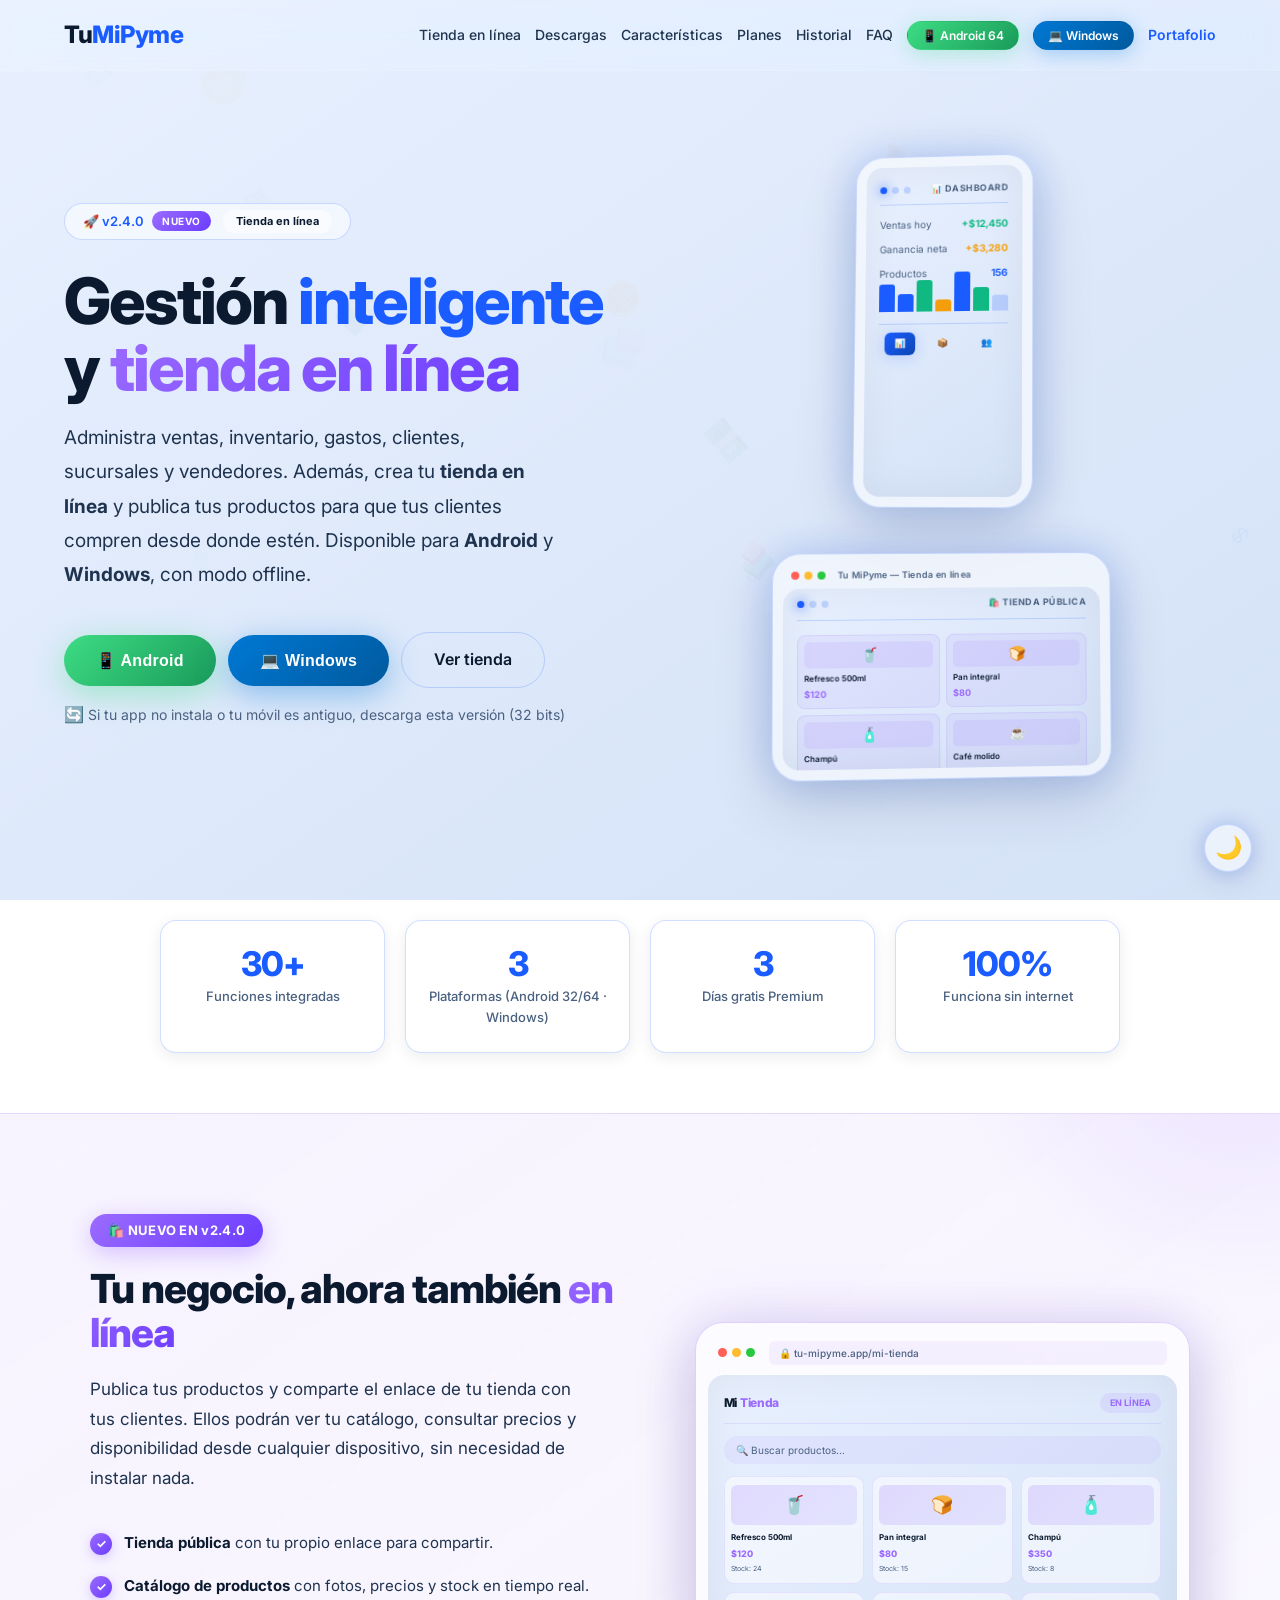
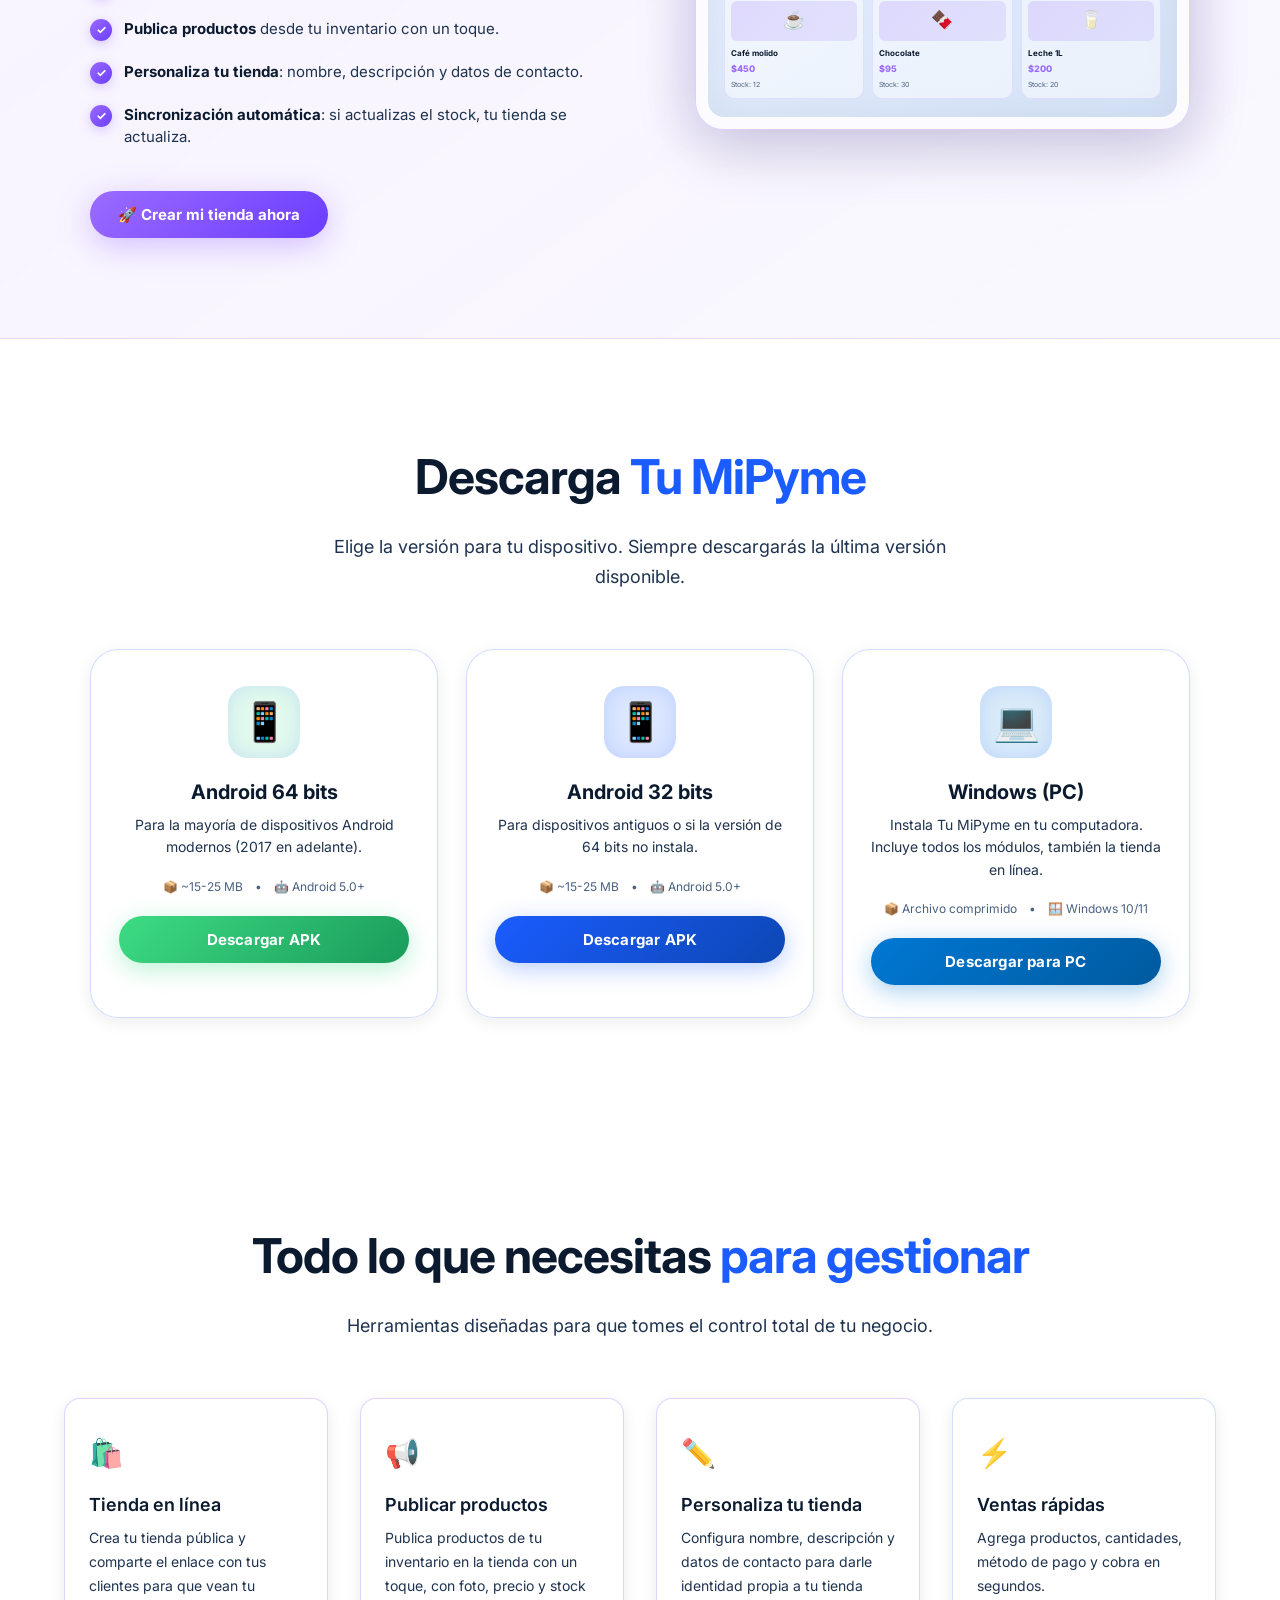
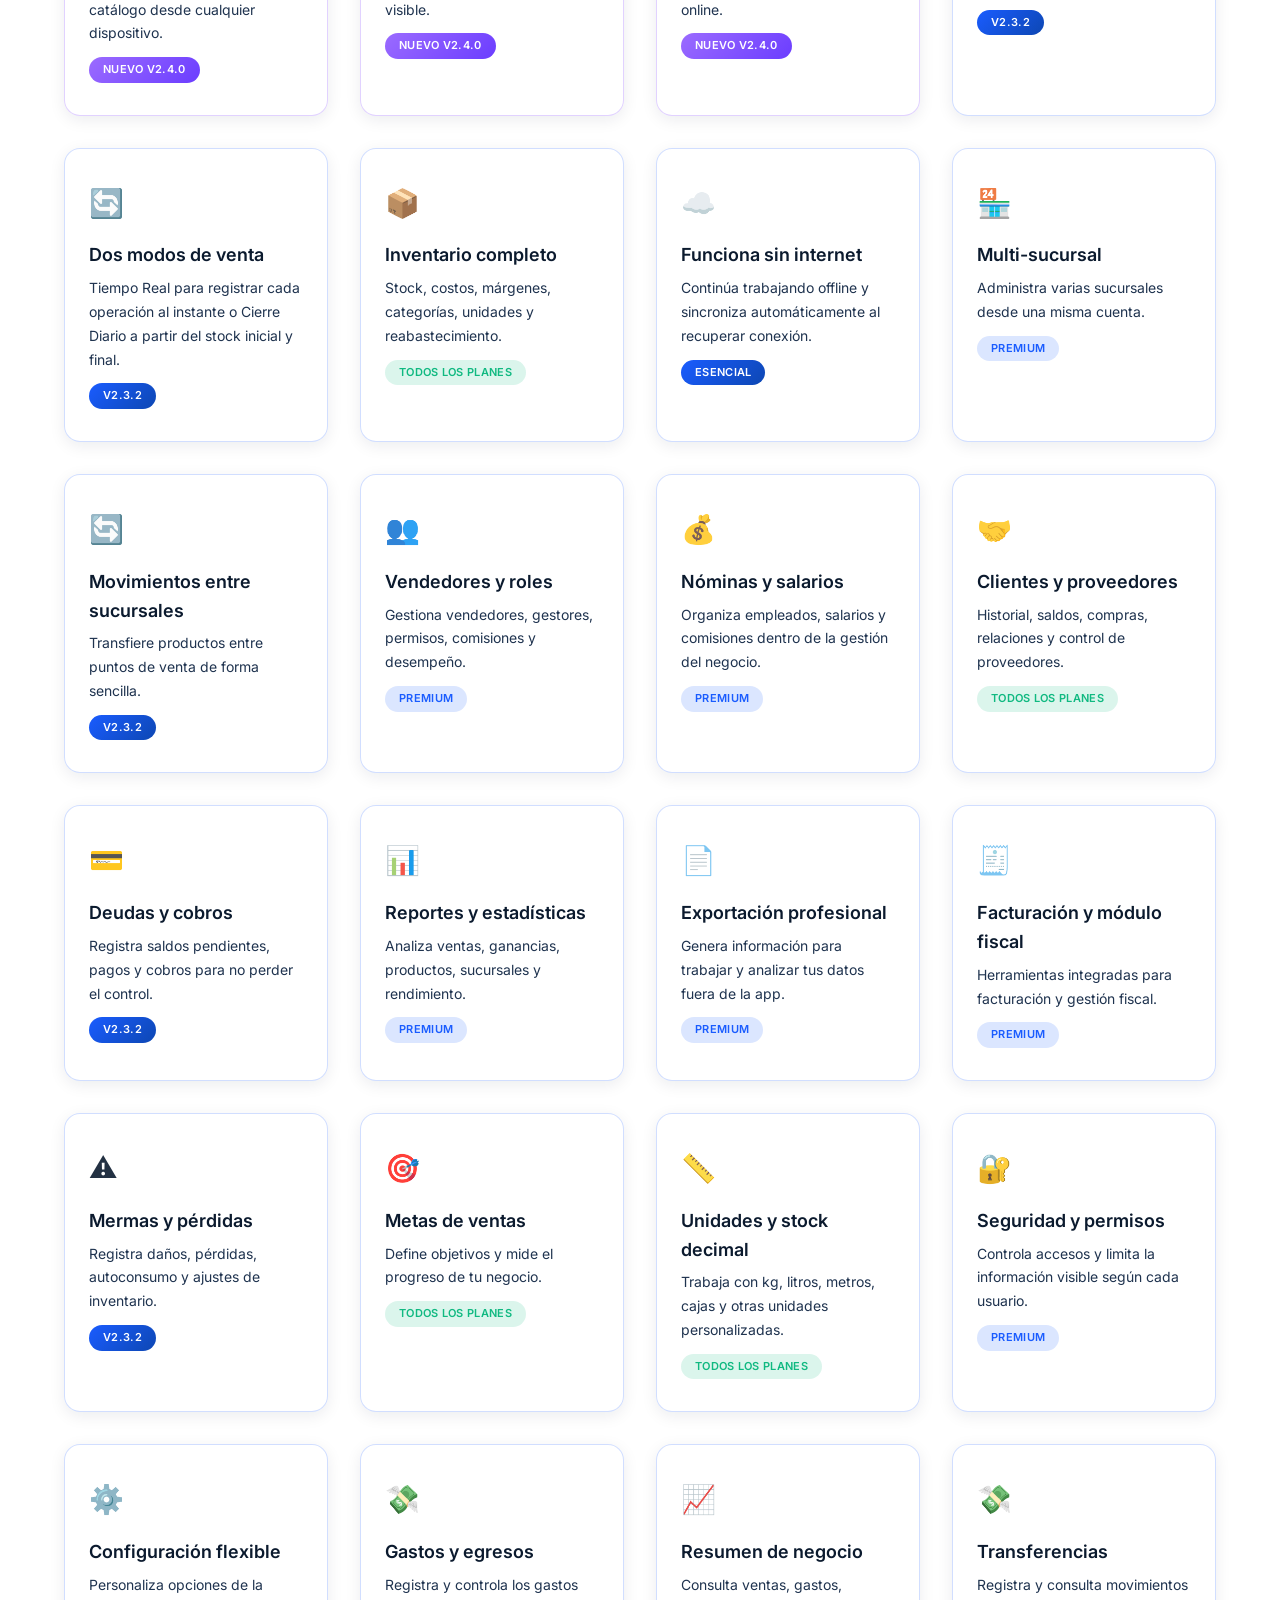
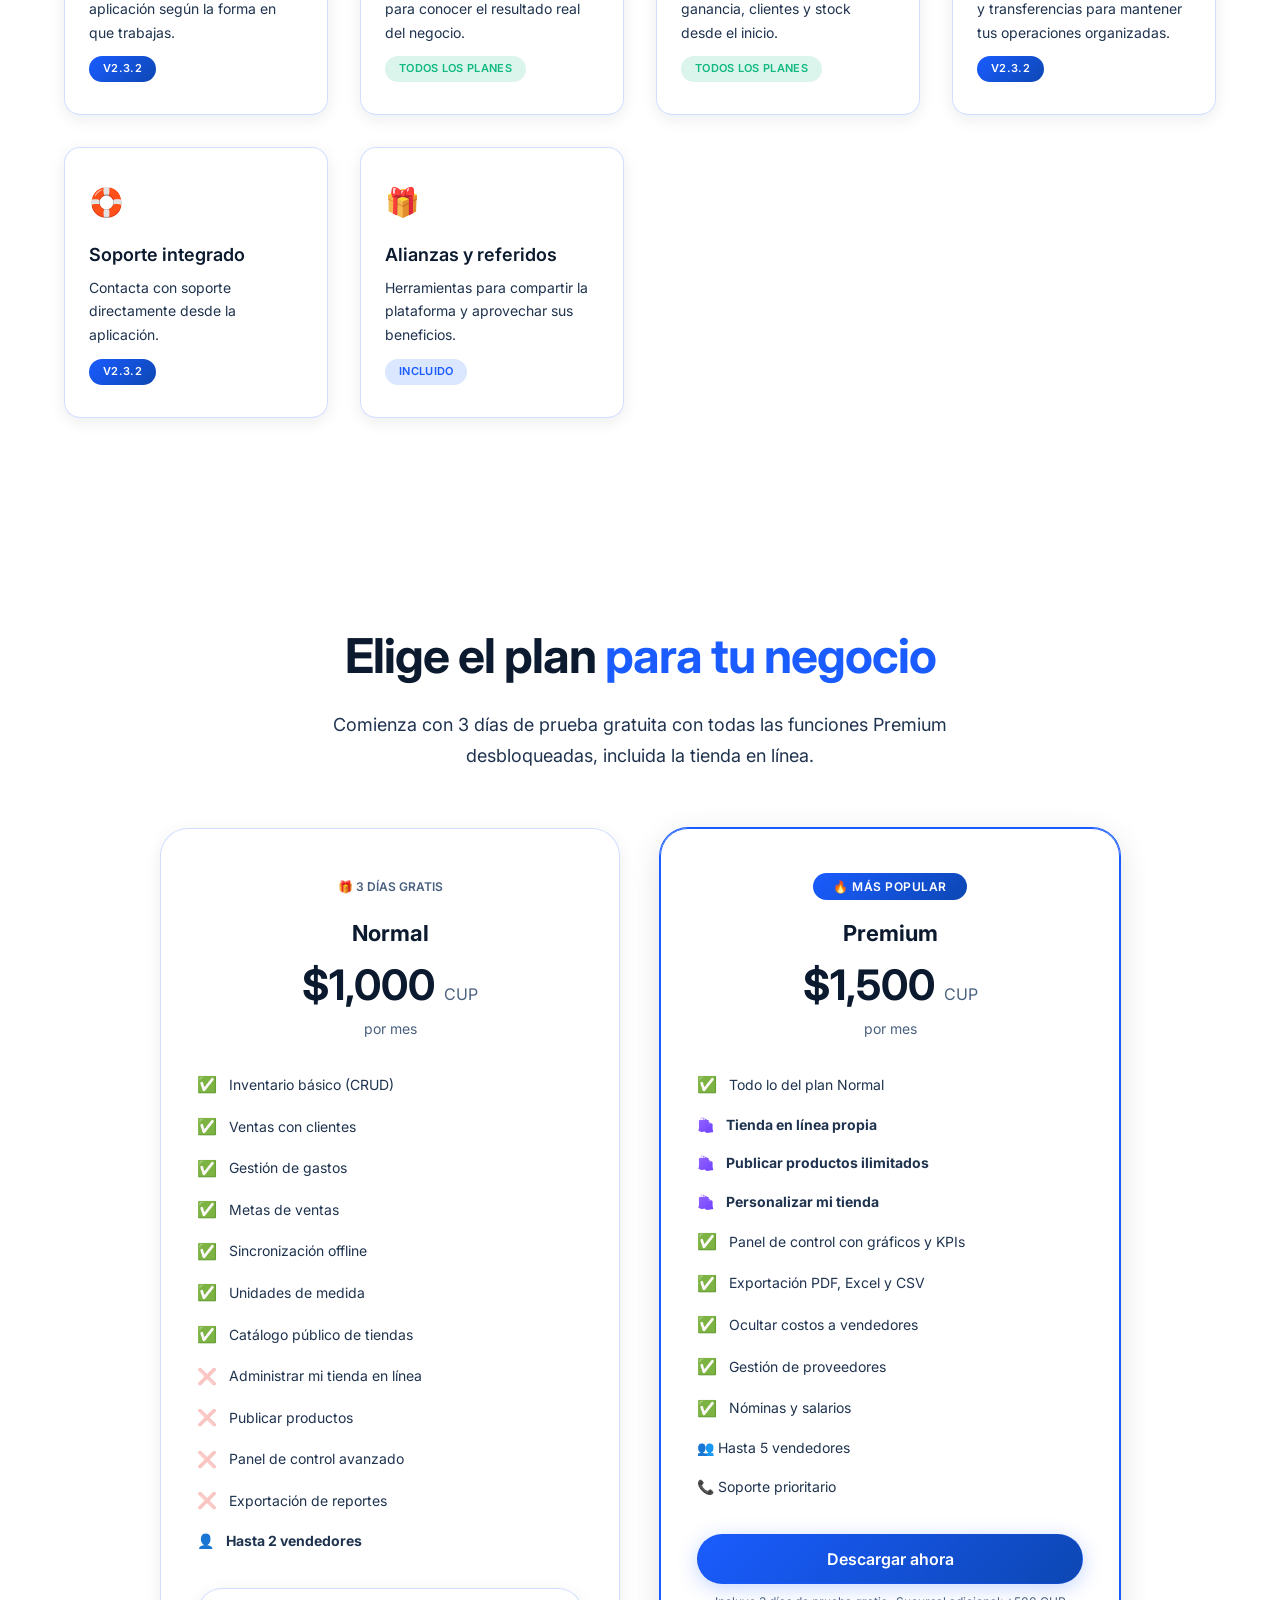
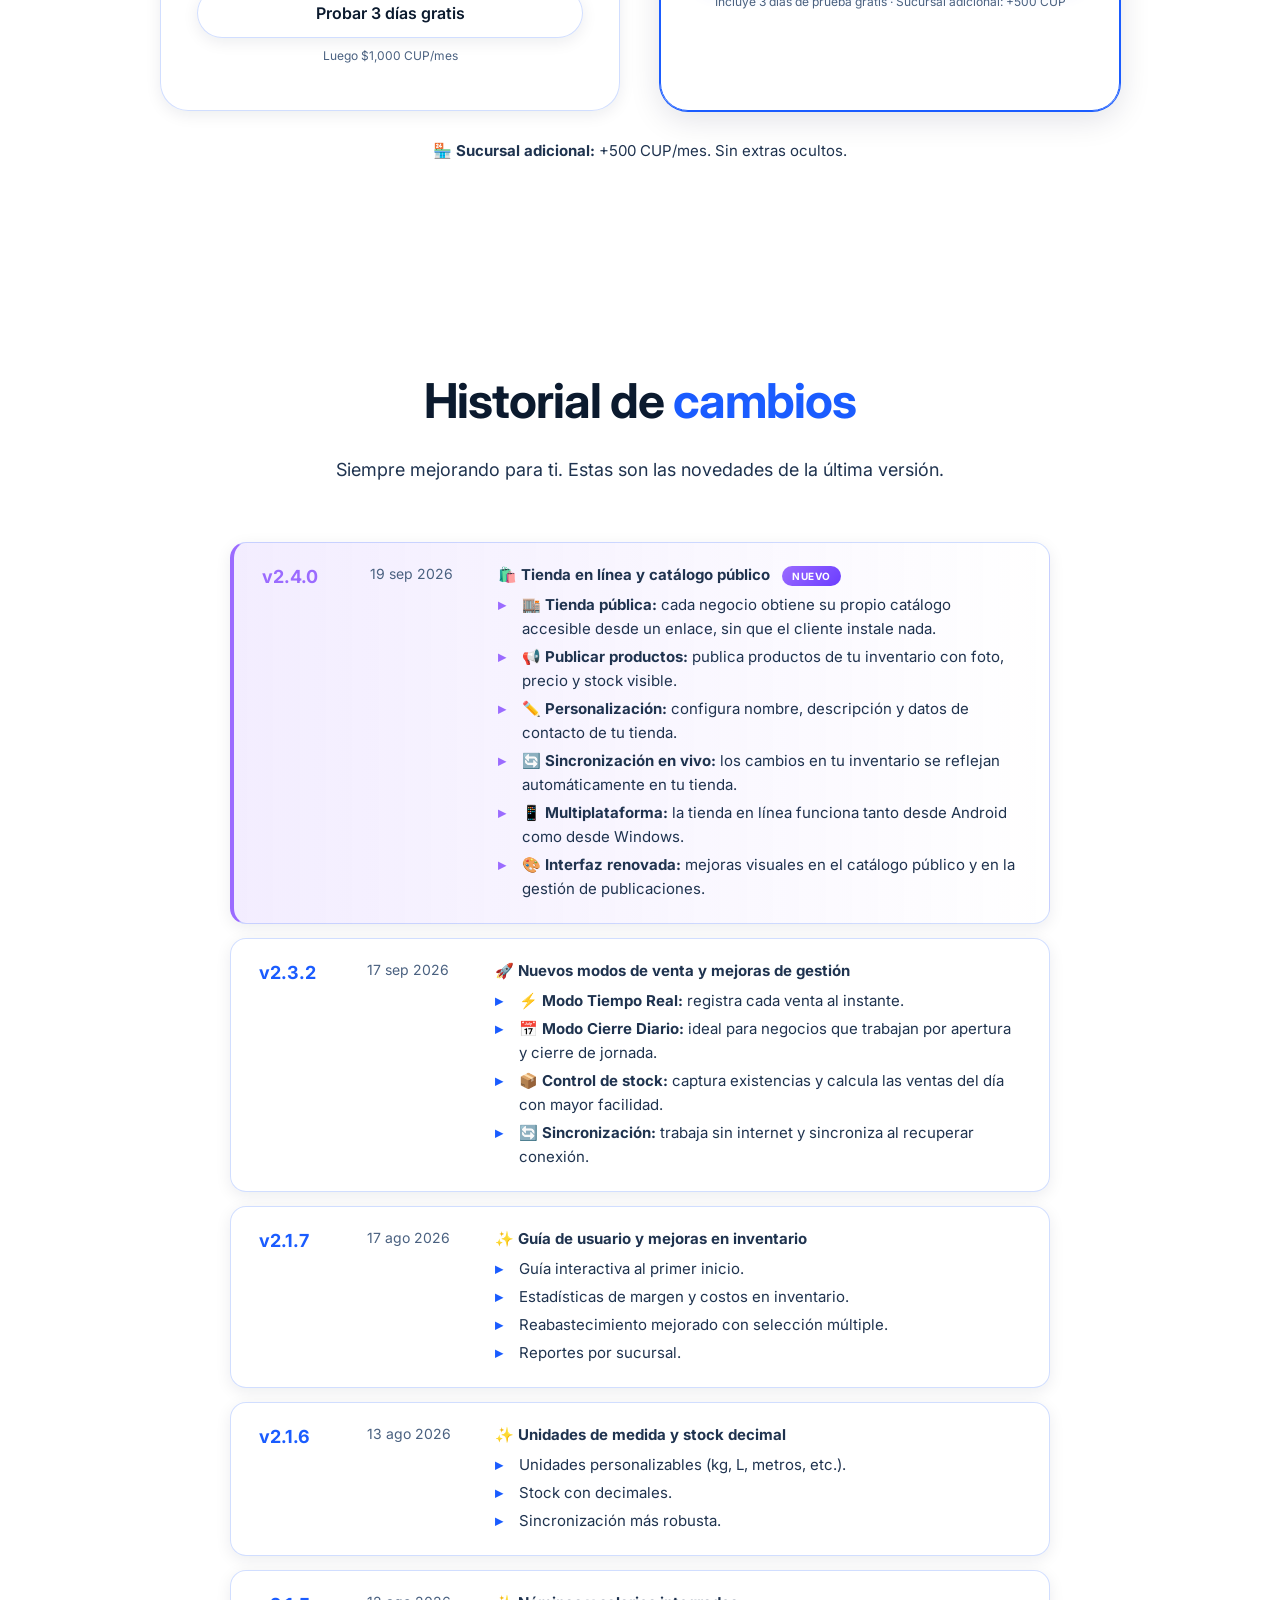
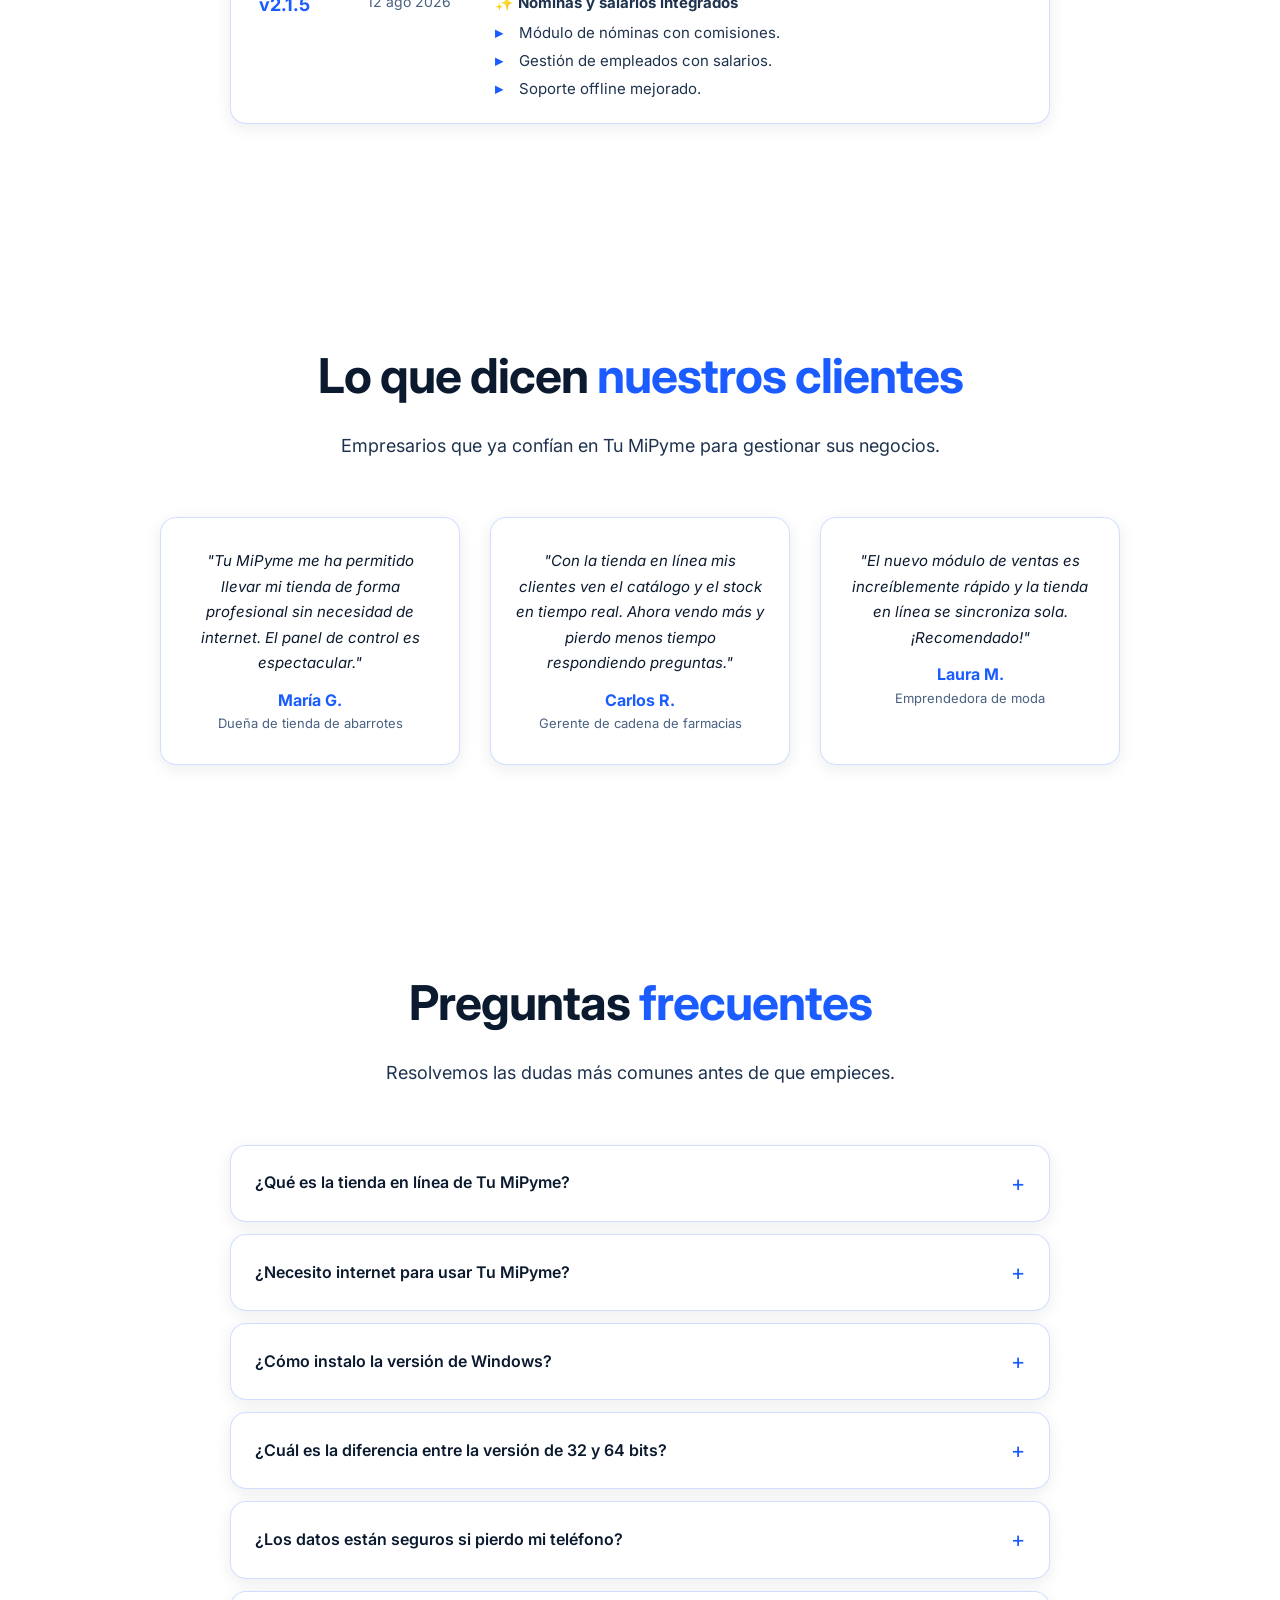
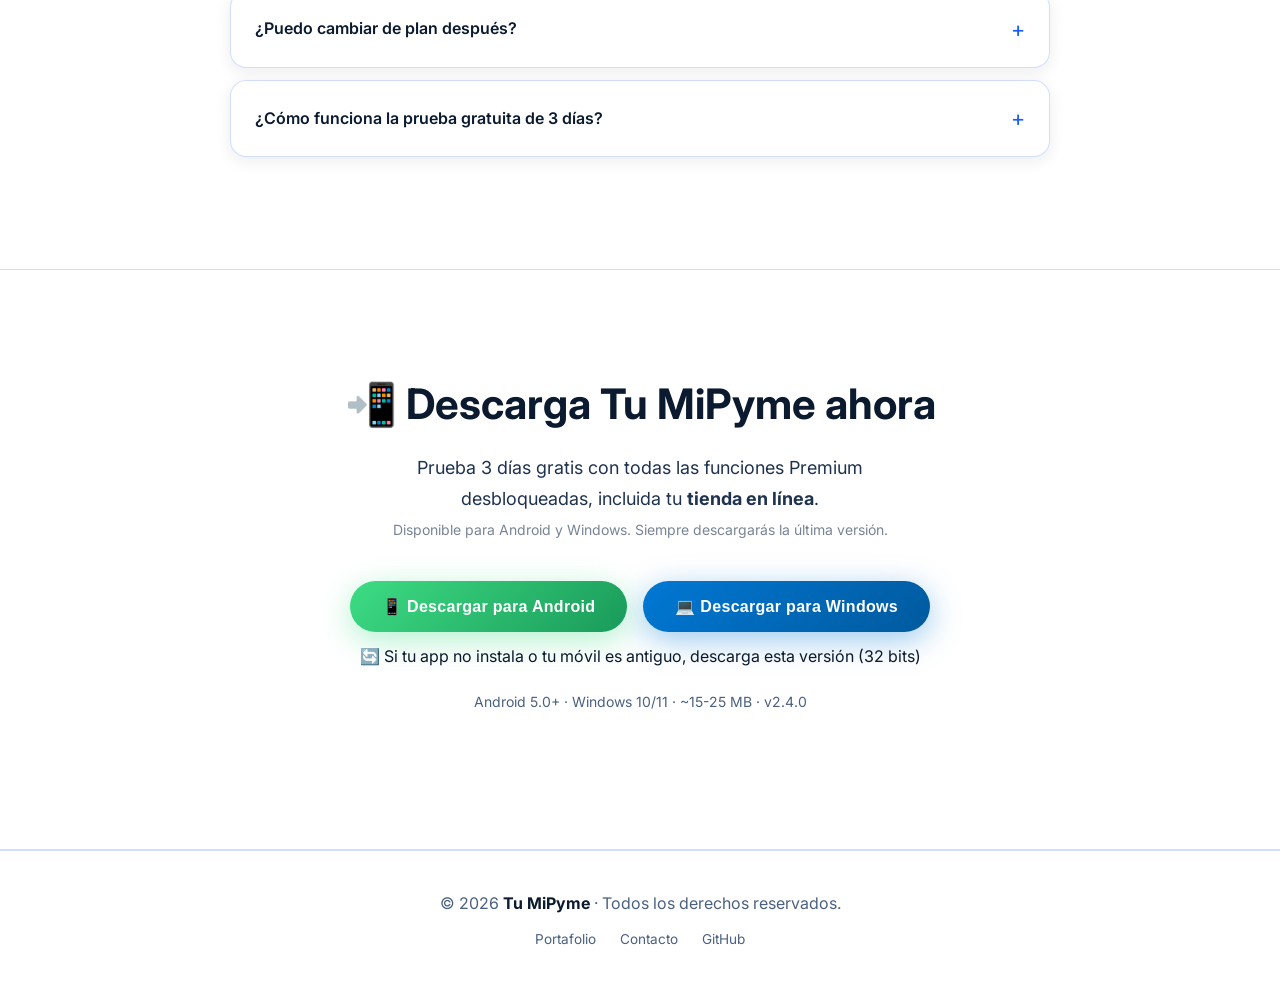
==== commit c9c07fee: "sbadfasfasfaf" ====
--- a/index.html
+++ b/index.html
@@ -3,8 +3,8 @@
 <head>
     <meta charset="UTF-8" />
     <meta name="viewport" content="width=device-width, initial-scale=1.0" />
-    <title>Tu MiPyme · Gestión inteligente para tu negocio</title>
-    <meta name="description" content="Tu MiPyme v2.3.2: ventas, inventario, gastos, clientes, sucursales, vendedores, nóminas, reportes y más. Disponible para Android y Windows. Funciona sin internet y sincroniza cuando vuelves a conectarte." />
+    <title>Tu MiPyme · Gestión inteligente y tienda en línea para tu negocio</title>
+    <meta name="description" content="Tu MiPyme v2.4.0: ventas, inventario, gastos, clientes, sucursales, vendedores, nóminas, reportes y ahora tienda en línea pública. Disponible para Android y Windows. Funciona sin internet y sincroniza cuando vuelves a conectarte." />
     <link rel="preconnect" href="https://fonts.googleapis.com" />
     <link rel="preconnect" href="https://fonts.gstatic.com" crossorigin />
     <link href="https://fonts.googleapis.com/css2?family=Inter:opsz,wght@14..32,300;14..32,400;14..32,500;14..32,600;14..32,700;14..32,800;14..32,900&display=swap" rel="stylesheet" />
@@ -24,6 +24,7 @@
             --accent-gradient: linear-gradient(135deg, #1a5cff, #0d47b3);
             --win-gradient: linear-gradient(135deg, #0078d4, #005a9e);
             --android-gradient: linear-gradient(135deg, #3ddc84, #1a9b5a);
+            --store-gradient: linear-gradient(135deg, #9b6bff, #6b3dff);
             --success: #10b981;
             --warning: #f59e0b;
             --shadow-sm: 0 4px 16px rgba(0, 20, 50, 0.08);
@@ -137,10 +138,21 @@
             padding: 6px 18px; border-radius: 50px; margin-bottom: 28px;
             border: 1px solid var(--border-glow);
         }
+        .hero-badge .new-tag {
+            background: var(--store-gradient); color: #fff;
+            padding: 2px 10px; border-radius: 30px; font-size: 10px;
+            font-weight: 700; letter-spacing: 0.5px;
+        }
         .hero-badge .whats-new { color: var(--text-primary); background: rgba(255,255,255,0.5); padding: 2px 12px; border-radius: 30px; font-size: 11px; font-weight: 700; transition: all 0.3s; border: 1px solid transparent; margin-left: 4px; }
         .hero-badge .whats-new:hover { background: var(--accent-gradient); color: #fff; border-color: var(--accent); transform: scale(1.05); }
         .hero h1 { font-size: 56px; font-weight: 800; line-height: 1.04; letter-spacing: -2px; color: var(--text-primary); margin-bottom: 20px; }
         .hero h1 .highlight { color: var(--accent); }
+        .hero h1 .highlight-store {
+            background: var(--store-gradient);
+            -webkit-background-clip: text;
+            background-clip: text;
+            -webkit-text-fill-color: transparent;
+        }
         .hero p { font-size: 19px; color: var(--text-secondary); max-width: 500px; margin-bottom: 40px; line-height: 1.8; }
         .hero-actions { display: flex; flex-direction: column; align-items: flex-start; gap: 12px; }
         .hero-actions .primary-group { display: flex; flex-wrap: wrap; gap: 12px; align-items: center; }
@@ -194,7 +206,7 @@
         .hero-actions .fallback-link .icon { font-size: 16px; }
 
         /* ===== MOCKUPS ===== */
-        .hero-mockups { display: flex; justify-content: center; align-items: center; gap: 30px; position: relative; perspective: 1200px; }
+        .hero-mockups { display: flex; justify-content: center; align-items: center; gap: 30px; position: relative; perspective: 1200px; flex-wrap: wrap; }
         .mockup-phone, .mockup-desktop {
             background: var(--bg-card); backdrop-filter: blur(12px);
             border-radius: var(--radius-xl); border: 1px solid var(--border-glow);
@@ -222,14 +234,24 @@
         .mockup-row .value.green { color: #10b981; }
         .mockup-row .value.blue  { color: var(--accent); }
         .mockup-row .value.orange { color: #f59e0b; }
+        .mockup-row .value.purple { color: #9b6bff; }
         .mockup-chart { display: flex; align-items: flex-end; gap: 3px; height: 32px; padding: 6px 0; }
         .mockup-chart .bar { flex: 1; background: var(--border-glow); border-radius: 3px 3px 0 0; min-height: 4px; transition: height 0.6s ease; }
         .mockup-chart .bar.primary { background: var(--accent); }
         .mockup-chart .bar.green   { background: #10b981; }
         .mockup-chart .bar.orange  { background: #f59e0b; }
+        .mockup-chart .bar.purple  { background: #9b6bff; }
         .mockup-footer { display: flex; justify-content: space-around; padding-top: 8px; border-top: 1px solid var(--border-glow); margin-top: 6px; }
         .mockup-footer span { font-size: 9px; color: var(--text-muted); padding: 4px 10px; border-radius: 6px; font-weight: 600; background: transparent; transition: all 0.3s; }
         .mockup-footer span.active { background: var(--accent-gradient); color: #fff; box-shadow: 0 2px 16px var(--border-glow); }
+        .mockup-footer span.active-store { background: var(--store-gradient); color: #fff; box-shadow: 0 2px 16px rgba(155,107,255,0.4); }
+
+        /* Tarjetas de producto en el mockup */
+        .mockup-grid { display: grid; grid-template-columns: 1fr 1fr; gap: 6px; padding: 6px 0; }
+        .mockup-product { background: rgba(155,107,255,0.08); border-radius: 8px; padding: 6px; border: 1px solid rgba(155,107,255,0.15); }
+        .mockup-product .thumb { height: 26px; background: rgba(155,107,255,0.12); border-radius: 5px; margin-bottom: 4px; display: flex; align-items: center; justify-content: center; font-size: 14px; }
+        .mockup-product .pname { font-size: 8px; color: var(--text-primary); font-weight: 600; margin-bottom: 2px; }
+        .mockup-product .pprice { font-size: 9px; color: #9b6bff; font-weight: 700; }
 
         /* Ventana Windows */
         .mockup-desktop .window-bar { display: flex; align-items: center; padding: 4px 8px 6px; gap: 6px; }
@@ -244,6 +266,12 @@
         section { padding: 100px 0; position: relative; z-index: 1; }
         .section-title { font-size: 42px; font-weight: 700; letter-spacing: -1px; text-align: center; margin-bottom: 16px; color: var(--text-primary); }
         .section-title .accent { color: var(--accent); }
+        .section-title .accent-store {
+            background: var(--store-gradient);
+            -webkit-background-clip: text;
+            background-clip: text;
+            -webkit-text-fill-color: transparent;
+        }
         .section-subtitle { text-align: center; font-size: 18px; color: var(--text-secondary); max-width: 640px; margin: 0 auto 56px; line-height: 1.7; }
         .fade-up { opacity: 0; transform: translateY(30px); transition: opacity 0.8s ease, transform 0.8s ease; }
         .fade-up.visible { opacity: 1; transform: translateY(0); }
@@ -266,7 +294,7 @@
         .stat-item .stat-label { font-size: 13px; color: var(--text-muted); margin-top: 4px; font-weight: 500; }
 
         /* ============================================================
-           DOWNLOAD CARDS (nueva sección)
+           DOWNLOAD CARDS
            ============================================================ */
         .download-grid {
             display: grid; grid-template-columns: repeat(auto-fit, minmax(260px, 1fr));
@@ -310,7 +338,6 @@
         .download-card.windows .btn-platform { background: var(--win-gradient); color: #fff; box-shadow: 0 6px 24px rgba(0,120,212,0.35); }
         .download-card.windows .btn-platform:hover { transform: translateY(-3px); box-shadow: 0 10px 36px rgba(0,120,212,0.5); }
 
-        /* Badge "recomendado para ti" */
         .download-card .recommended-badge {
             position: absolute; top: -12px; left: 50%; transform: translateX(-50%);
             background: var(--accent-gradient); color: #fff;
@@ -340,14 +367,187 @@
             border-radius: var(--radius); padding: 32px 24px;
             transition: all 0.3s; box-shadow: var(--shadow-sm);
             border: 1px solid var(--border-glow); text-align: left;
+            position: relative;
         }
         .feature-card:hover { transform: translateY(-6px); border-color: var(--accent); box-shadow: var(--shadow-md), 0 0 30px var(--border-glow); }
+        .feature-card.store-feature { border-color: rgba(155,107,255,0.3); }
+        .feature-card.store-feature:hover { border-color: #9b6bff; box-shadow: var(--shadow-md), 0 0 30px rgba(155,107,255,0.3); }
         .feature-card .icon { font-size: 28px; margin-bottom: 16px; display: inline-block; opacity: 0.9; }
         .feature-card h3 { font-size: 18px; font-weight: 600; color: var(--text-primary); margin-bottom: 6px; }
         .feature-card p { font-size: 14px; color: var(--text-secondary); line-height: 1.7; }
         .feature-card .tag { display: inline-block; margin-top: 12px; font-size: 11px; font-weight: 600; padding: 4px 14px; border-radius: 50px; background: var(--accent-light); color: var(--accent); text-transform: uppercase; letter-spacing: 0.3px; }
         .feature-card .tag-new { background: var(--accent-gradient); color: #fff; }
         .feature-card .tag-free { background: rgba(16,185,129,0.15); color: #10b981; }
+        .feature-card .tag-store { background: var(--store-gradient); color: #fff; }
+
+        /* ============================================================
+           SECCIÓN TIENDA EN LÍNEA (destacada)
+           ============================================================ */
+        .store-section {
+            background: linear-gradient(145deg, rgba(155,107,255,0.08), rgba(107,61,255,0.04));
+            border-top: 1px solid rgba(155,107,255,0.2);
+            border-bottom: 1px solid rgba(155,107,255,0.2);
+            position: relative;
+            overflow: hidden;
+        }
+        .store-section::before {
+            content: '';
+            position: absolute;
+            top: -50%; right: -20%;
+            width: 600px; height: 600px;
+            background: radial-gradient(circle, rgba(155,107,255,0.15), transparent 70%);
+            border-radius: 50%;
+            pointer-events: none;
+        }
+        [data-theme="dark"] .store-section::before {
+            background: radial-gradient(circle, rgba(155,107,255,0.25), transparent 70%);
+        }
+        .store-highlight {
+            display: inline-flex; align-items: center; gap: 8px;
+            background: var(--store-gradient);
+            color: #fff; font-weight: 700; font-size: 13px;
+            padding: 6px 18px; border-radius: 50px;
+            margin-bottom: 20px;
+            box-shadow: 0 6px 24px rgba(155,107,255,0.4);
+            letter-spacing: 0.3px;
+        }
+        .store-grid {
+            display: grid; grid-template-columns: 1.1fr 1fr;
+            gap: 60px; align-items: center;
+            max-width: 1100px; margin: 0 auto;
+        }
+        .store-copy h2 {
+            font-size: 40px; font-weight: 800; letter-spacing: -1px;
+            line-height: 1.1; color: var(--text-primary); margin-bottom: 20px;
+        }
+        .store-copy .gradient-text {
+            background: var(--store-gradient);
+            -webkit-background-clip: text; background-clip: text;
+            -webkit-text-fill-color: transparent;
+        }
+        .store-copy > p {
+            font-size: 17px; color: var(--text-secondary);
+            line-height: 1.75; margin-bottom: 28px;
+            max-width: 500px;
+        }
+        .store-bullets {
+            list-style: none; padding: 0; margin-bottom: 32px;
+        }
+        .store-bullets li {
+            display: flex; align-items: flex-start; gap: 12px;
+            padding: 10px 0; font-size: 15px; color: var(--text-secondary);
+            line-height: 1.5;
+        }
+        .store-bullets li .check {
+            width: 22px; height: 22px; border-radius: 50%;
+            background: var(--store-gradient); color: #fff;
+            display: inline-flex; align-items: center; justify-content: center;
+            font-size: 12px; font-weight: 700; flex-shrink: 0;
+            margin-top: 1px;
+            box-shadow: 0 3px 12px rgba(155,107,255,0.35);
+        }
+        .store-bullets li strong { color: var(--text-primary); }
+        .store-cta {
+            display: inline-flex; align-items: center; gap: 8px;
+            padding: 14px 28px; border-radius: 50px;
+            background: var(--store-gradient); color: #fff;
+            font-weight: 700; font-size: 15px;
+            box-shadow: 0 8px 32px rgba(155,107,255,0.4);
+            transition: all 0.3s; border: none; cursor: pointer;
+            font-family: inherit;
+        }
+        .store-cta:hover {
+            transform: translateY(-4px) scale(1.02);
+            box-shadow: 0 12px 48px rgba(155,107,255,0.55);
+        }
+
+        /* Mockup de la tienda (browser) */
+        .store-preview {
+            background: var(--bg-card); backdrop-filter: blur(12px);
+            border-radius: var(--radius-xl);
+            border: 1px solid rgba(155,107,255,0.3);
+            box-shadow: var(--shadow-lg), 0 0 60px rgba(155,107,255,0.2);
+            padding: 12px; position: relative;
+            transition: all 0.5s ease;
+            transform: rotateY(-4deg) rotateX(2deg);
+        }
+        .store-preview:hover {
+            transform: rotateY(0deg) rotateX(0deg) scale(1.02);
+            box-shadow: var(--shadow-lg), 0 0 80px rgba(155,107,255,0.35);
+        }
+        .store-browser-bar {
+            display: flex; align-items: center; gap: 8px;
+            padding: 6px 10px 10px;
+        }
+        .store-browser-bar .dots { display: flex; gap: 5px; }
+        .store-browser-bar .dot { width: 9px; height: 9px; border-radius: 50%; }
+        .store-browser-bar .dot.red { background: #ff5f57; }
+        .store-browser-bar .dot.yellow { background: #febc2e; }
+        .store-browser-bar .dot.green { background: #28c840; }
+        .store-browser-bar .url {
+            flex: 1; margin-left: 6px;
+            background: rgba(155,107,255,0.08);
+            border-radius: 6px; padding: 4px 10px;
+            font-size: 10px; color: var(--text-muted);
+            font-weight: 500;
+            white-space: nowrap; overflow: hidden; text-overflow: ellipsis;
+        }
+        .store-browser-bar .url::before { content: '🔒 '; }
+        .store-screen {
+            background: var(--bg-gradient); border-radius: var(--radius);
+            padding: 18px 16px; overflow: hidden;
+            box-shadow: inset 0 0 40px rgba(0,0,0,0.05);
+        }
+        .store-header-mock {
+            display: flex; justify-content: space-between; align-items: center;
+            padding-bottom: 10px; border-bottom: 1px solid rgba(155,107,255,0.15);
+            margin-bottom: 12px;
+        }
+        .store-header-mock .store-name {
+            font-size: 12px; font-weight: 800; color: var(--text-primary);
+            letter-spacing: -0.3px;
+        }
+        .store-header-mock .store-name span { color: #9b6bff; }
+        .store-header-mock .store-tag {
+            font-size: 9px; color: #9b6bff; font-weight: 700;
+            background: rgba(155,107,255,0.12);
+            padding: 3px 10px; border-radius: 30px;
+        }
+        .store-search-mock {
+            background: rgba(155,107,255,0.08);
+            border-radius: 20px; padding: 6px 12px;
+            font-size: 10px; color: var(--text-muted);
+            margin-bottom: 12px;
+            display: flex; align-items: center; gap: 6px;
+        }
+        .store-grid-mock {
+            display: grid; grid-template-columns: 1fr 1fr 1fr; gap: 8px;
+        }
+        .store-item-mock {
+            background: rgba(255,255,255,0.5);
+            border-radius: 10px; padding: 8px 6px;
+            border: 1px solid rgba(155,107,255,0.15);
+            transition: transform 0.3s;
+        }
+        [data-theme="dark"] .store-item-mock { background: rgba(255,255,255,0.05); }
+        .store-item-mock:hover { transform: translateY(-3px); }
+        .store-item-mock .thumb {
+            height: 40px; background: linear-gradient(135deg, rgba(155,107,255,0.2), rgba(107,61,255,0.1));
+            border-radius: 6px; margin-bottom: 6px;
+            display: flex; align-items: center; justify-content: center;
+            font-size: 18px;
+        }
+        .store-item-mock .name {
+            font-size: 8px; font-weight: 700; color: var(--text-primary);
+            margin-bottom: 3px;
+            white-space: nowrap; overflow: hidden; text-overflow: ellipsis;
+        }
+        .store-item-mock .price {
+            font-size: 9px; font-weight: 800; color: #9b6bff;
+        }
+        .store-item-mock .stock {
+            font-size: 7px; color: var(--text-muted); margin-top: 2px;
+        }
 
         /* ===== PLANES ===== */
         .plans-grid { display: grid; grid-template-columns: 1fr 1fr; gap: 40px; max-width: 960px; margin: 0 auto; }
@@ -369,6 +569,12 @@
         .plan-card ul li { display: flex; align-items: center; gap: 12px; padding: 8px 0; font-size: 14px; color: var(--text-secondary); }
         .plan-card ul li .check { color: var(--accent); font-weight: 700; font-size: 16px; }
         .plan-card ul li .cross { color: var(--text-muted); font-weight: 700; font-size: 16px; opacity: 0.3; }
+        .plan-card ul li .check-store {
+            background: var(--store-gradient);
+            -webkit-background-clip: text; background-clip: text;
+            -webkit-text-fill-color: transparent;
+            font-weight: 800;
+        }
         .btn-plan { display: inline-block; padding: 14px 40px; border-radius: 50px; font-weight: 600; font-size: 16px; border: 1px solid var(--border-glow); cursor: pointer; transition: all 0.3s; background: var(--accent-gradient); color: #fff; box-shadow: 0 4px 20px rgba(26,92,255,0.25); font-family: inherit; }
         .btn-plan:hover { transform: translateY(-4px); box-shadow: 0 8px 36px rgba(26,92,255,0.4); }
         .btn-plan-outline { background: var(--bg-card); color: var(--text-primary); box-shadow: var(--shadow-sm); }
@@ -393,6 +599,17 @@
         .changelog-item .desc ul li { padding: 2px 0 2px 24px; position: relative; }
         .changelog-item .desc ul li::before { content: '▸'; position: absolute; left: 0; color: var(--accent); font-weight: 700; }
         .changelog-item.latest { border-left: 4px solid var(--accent); background: var(--accent-light); }
+        .changelog-item.latest-store { border-left: 4px solid #9b6bff; background: linear-gradient(90deg, rgba(155,107,255,0.12), transparent); }
+        .changelog-item.latest-store .version { color: #9b6bff; }
+        .changelog-item.latest-store .desc ul li::before { color: #9b6bff; }
+        .store-tag-inline {
+            display: inline-block;
+            background: var(--store-gradient);
+            color: #fff; font-size: 10px; font-weight: 700;
+            padding: 2px 10px; border-radius: 30px;
+            margin-left: 8px; letter-spacing: 0.5px;
+            vertical-align: middle;
+        }
 
         /* ===== TESTIMONIOS ===== */
         .testimonials-grid { display: grid; grid-template-columns: repeat(auto-fit, minmax(240px, 1fr)); gap: 30px; max-width: 960px; margin: 0 auto; }
@@ -547,6 +764,10 @@
             .mockup-phone { width: 150px; }
             .mockup-desktop { width: 280px; }
             .plans-grid { grid-template-columns: 1fr; max-width: 480px; }
+            .store-grid { grid-template-columns: 1fr; gap: 40px; text-align: center; }
+            .store-copy > p { margin-left: auto; margin-right: auto; }
+            .store-copy h2 { font-size: 32px; }
+            .store-bullets li { text-align: left; }
             nav { display: none; flex-direction: column; background: var(--bg-card); backdrop-filter: blur(20px); position: absolute; top: 72px; left: 0; width: 100%; padding: 28px; box-shadow: var(--shadow-lg); border-radius: 0 0 var(--radius) var(--radius); gap: 16px; border: 1px solid var(--border-glow); border-top: none; }
             nav.open { display: flex; }
             .menu-toggle { display: block; }
@@ -568,7 +789,7 @@
             .cta-section h2 { font-size: 30px; }
             .btn-android-primary, .btn-cta-android-primary,
             .btn-windows, .btn-cta-windows { font-size: 15px; padding: 14px 24px; width: 100%; justify-content: center; }
-            .hero-badge { font-size: 12px; padding: 4px 14px; }
+            .hero-badge { font-size: 12px; padding: 4px 14px; flex-wrap: wrap; }
             .hero-badge .whats-new { font-size: 10px; padding: 2px 10px; }
             .hero-actions .primary-group { flex-direction: column; align-items: center; width: 100%; }
             .btn-secondary { font-size: 15px; padding: 12px 24px; }
@@ -581,6 +802,8 @@
             .modal-actions .btn { font-size: 14px; padding: 10px 12px; min-height: 40px; }
             .stat-item .stat-value { font-size: 26px; }
             .download-card { padding: 28px 20px 24px; }
+            .store-copy h2 { font-size: 26px; }
+            .store-preview { transform: none; }
         }
         @media (min-width: 1025px) {
             .hero h1 { font-size: 64px; }
@@ -601,6 +824,7 @@
             <a href="#" class="logo">Tu<span>MiPyme</span></a>
             <button class="menu-toggle" id="menuToggle" aria-label="Menú">☰</button>
             <nav id="mainNav">
+                <a href="#tienda">Tienda en línea</a>
                 <a href="#downloads">Descargas</a>
                 <a href="#features">Características</a>
                 <a href="#plans">Planes</a>
@@ -618,11 +842,12 @@
         <div class="container hero-grid">
             <div class="hero-content">
                 <div class="hero-badge">
-                    🚀 v2.3.2
-                    <a href="#changelog" class="whats-new">Novedades</a>
-                </div>
-                <h1>Gestión <span class="highlight">inteligente</span><br />para tu negocio</h1>
-                <p>Administra ventas, inventario, gastos, clientes, vendedores y sucursales desde una sola plataforma. Disponible para <strong>Android</strong> y <strong>Windows</strong>. Trabaja sin internet y sincroniza tus datos cuando vuelvas a conectarte.</p>
+                    🚀 v2.4.0
+                    <span class="new-tag">NUEVO</span>
+                    <a href="#changelog" class="whats-new">Tienda en línea</a>
+                </div>
+                <h1>Gestión <span class="highlight">inteligente</span><br />y <span class="highlight-store">tienda en línea</span></h1>
+                <p>Administra ventas, inventario, gastos, clientes, sucursales y vendedores. Además, crea tu <strong>tienda en línea</strong> y publica tus productos para que tus clientes compren desde donde estén. Disponible para <strong>Android</strong> y <strong>Windows</strong>, con modo offline.</p>
                 <div class="hero-actions">
                     <div class="primary-group">
                         <button class="btn-android-primary download-trigger" data-platform="android64">
@@ -631,7 +856,7 @@
                         <button class="btn-windows download-trigger" data-platform="windows">
                             💻 Windows
                         </button>
-                        <a href="#features" class="btn-secondary">Explorar</a>
+                        <a href="#tienda" class="btn-secondary">Ver tienda</a>
                     </div>
                     <a href="#" class="fallback-link download-trigger" data-platform="android32">
                         <span class="icon">🔄</span> Si tu app no instala o tu móvil es antiguo, descarga esta versión (32 bits)
@@ -656,15 +881,17 @@
                             <span class="win-dot min"></span>
                             <span class="win-dot max"></span>
                         </div>
-                        <span class="window-title">Tu MiPyme — Panel de control</span>
+                        <span class="window-title">Tu MiPyme — Tienda en línea</span>
                     </div>
                     <div class="mockup-screen">
-                        <div class="mockup-header"><div class="dots"><span class="dot active"></span><span class="dot"></span><span class="dot"></span></div><span class="title">📊 Dashboard</span></div>
-                        <div class="mockup-row"><span>Ventas hoy</span><span class="value green">+$12,450</span></div>
-                        <div class="mockup-row"><span>Ganancia neta</span><span class="value orange">+$3,280</span></div>
-                        <div class="mockup-row"><span>Productos</span><span class="value blue">156</span></div>
-                        <div class="mockup-chart"><div class="bar primary" style="height:28px"></div><div class="bar primary" style="height:18px"></div><div class="bar green" style="height:32px"></div><div class="bar orange" style="height:12px"></div><div class="bar primary" style="height:40px"></div><div class="bar green" style="height:24px"></div><div class="bar" style="height:16px"></div></div>
-                        <div class="mockup-footer"><span class="active">📊</span><span>📦</span><span>👥</span></div>
+                        <div class="mockup-header"><div class="dots"><span class="dot active"></span><span class="dot"></span><span class="dot"></span></div><span class="title">🛍️ Tienda pública</span></div>
+                        <div class="mockup-grid">
+                            <div class="mockup-product"><div class="thumb">🥤</div><div class="pname">Refresco 500ml</div><div class="pprice">$120</div></div>
+                            <div class="mockup-product"><div class="thumb">🍞</div><div class="pname">Pan integral</div><div class="pprice">$80</div></div>
+                            <div class="mockup-product"><div class="thumb">🧴</div><div class="pname">Champú</div><div class="pprice">$350</div></div>
+                            <div class="mockup-product"><div class="thumb">☕</div><div class="pname">Café molido</div><div class="pprice">$450</div></div>
+                        </div>
+                        <div class="mockup-footer"><span>🏠</span><span class="active-store">🛍️</span><span>📦</span><span>👤</span></div>
                     </div>
                 </div>
             </div>
@@ -675,10 +902,58 @@
     <section style="padding: 20px 0 40px;">
         <div class="container">
             <div class="stats-bar">
-                <div class="stat-item fade-up"><div class="stat-value" data-count="30">0</div><div class="stat-label">Funciones integradas</div></div>
-                <div class="stat-item fade-up"><div class="stat-value" data-count="2">0</div><div class="stat-label">Plataformas (Android + Windows)</div></div>
+                <div class="stat-item fade-up"><div class="stat-value" data-count="30" data-suffix="+">0</div><div class="stat-label">Funciones integradas</div></div>
+                <div class="stat-item fade-up"><div class="stat-value" data-count="3">0</div><div class="stat-label">Plataformas (Android 32/64 · Windows)</div></div>
                 <div class="stat-item fade-up"><div class="stat-value" data-count="3">0</div><div class="stat-label">Días gratis Premium</div></div>
                 <div class="stat-item fade-up"><div class="stat-value" data-count="100" data-suffix="%">0</div><div class="stat-label">Funciona sin internet</div></div>
+            </div>
+        </div>
+    </section>
+
+    <!-- ===== SECCIÓN TIENDA EN LÍNEA ===== -->
+    <section id="tienda" class="store-section">
+        <div class="container">
+            <div class="store-grid">
+                <div class="store-copy fade-up">
+                    <span class="store-highlight">🛍️ NUEVO EN v2.4.0</span>
+                    <h2>Tu negocio, ahora también <span class="gradient-text">en línea</span></h2>
+                    <p>Publica tus productos y comparte el enlace de tu tienda con tus clientes. Ellos podrán ver tu catálogo, consultar precios y disponibilidad desde cualquier dispositivo, sin necesidad de instalar nada.</p>
+                    <ul class="store-bullets">
+                        <li><span class="check">✓</span> <div><strong>Tienda pública</strong> con tu propio enlace para compartir.</div></li>
+                        <li><span class="check">✓</span> <div><strong>Catálogo de productos</strong> con fotos, precios y stock en tiempo real.</div></li>
+                        <li><span class="check">✓</span> <div><strong>Publica productos</strong> desde tu inventario con un toque.</div></li>
+                        <li><span class="check">✓</span> <div><strong>Personaliza tu tienda</strong>: nombre, descripción y datos de contacto.</div></li>
+                        <li><span class="check">✓</span> <div><strong>Sincronización automática</strong>: si actualizas el stock, tu tienda se actualiza.</div></li>
+                    </ul>
+                    <button class="store-cta download-trigger" data-platform="android64">
+                        🚀 Crear mi tienda ahora
+                    </button>
+                </div>
+                <div class="store-preview fade-up">
+                    <div class="store-browser-bar">
+                        <div class="dots">
+                            <span class="dot red"></span>
+                            <span class="dot yellow"></span>
+                            <span class="dot green"></span>
+                        </div>
+                        <div class="url">tu-mipyme.app/mi-tienda</div>
+                    </div>
+                    <div class="store-screen">
+                        <div class="store-header-mock">
+                            <div class="store-name">Mi <span>Tienda</span></div>
+                            <div class="store-tag">EN LÍNEA</div>
+                        </div>
+                        <div class="store-search-mock">🔍 Buscar productos...</div>
+                        <div class="store-grid-mock">
+                            <div class="store-item-mock"><div class="thumb">🥤</div><div class="name">Refresco 500ml</div><div class="price">$120</div><div class="stock">Stock: 24</div></div>
+                            <div class="store-item-mock"><div class="thumb">🍞</div><div class="name">Pan integral</div><div class="price">$80</div><div class="stock">Stock: 15</div></div>
+                            <div class="store-item-mock"><div class="thumb">🧴</div><div class="name">Champú</div><div class="price">$350</div><div class="stock">Stock: 8</div></div>
+                            <div class="store-item-mock"><div class="thumb">☕</div><div class="name">Café molido</div><div class="price">$450</div><div class="stock">Stock: 12</div></div>
+                            <div class="store-item-mock"><div class="thumb">🍫</div><div class="name">Chocolate</div><div class="price">$95</div><div class="stock">Stock: 30</div></div>
+                            <div class="store-item-mock"><div class="thumb">🥛</div><div class="name">Leche 1L</div><div class="price">$200</div><div class="stock">Stock: 20</div></div>
+                        </div>
+                    </div>
+                </div>
             </div>
         </div>
     </section>
@@ -709,7 +984,7 @@
                     <div class="recommended-badge" style="display:none;">✨ Recomendado para ti</div>
                     <div class="platform-icon">💻</div>
                     <h3>Windows (PC)</h3>
-                    <p class="platform-desc">Instala Tu MiPyme en tu computadora. Incluye todos los módulos de la versión móvil.</p>
+                    <p class="platform-desc">Instala Tu MiPyme en tu computadora. Incluye todos los módulos, también la tienda en línea.</p>
                     <div class="platform-meta"><span>📦 Archivo comprimido</span><span>•</span><span>🪟 Windows 10/11</span></div>
                     <button class="btn-platform download-trigger" data-platform="windows">Descargar para PC</button>
                 </div>
@@ -723,8 +998,11 @@
             <h2 class="section-title fade-up">Todo lo que necesitas <span class="accent">para gestionar</span></h2>
             <p class="section-subtitle fade-up">Herramientas diseñadas para que tomes el control total de tu negocio.</p>
             <div class="features-grid">
+                <div class="feature-card store-feature fade-up"><div class="icon">🛍️</div><h3>Tienda en línea</h3><p>Crea tu tienda pública y comparte el enlace con tus clientes para que vean tu catálogo desde cualquier dispositivo.</p><span class="tag tag-store">Nuevo v2.4.0</span></div>
+                <div class="feature-card store-feature fade-up"><div class="icon">📢</div><h3>Publicar productos</h3><p>Publica productos de tu inventario en la tienda con un toque, con foto, precio y stock visible.</p><span class="tag tag-store">Nuevo v2.4.0</span></div>
+                <div class="feature-card store-feature fade-up"><div class="icon">✏️</div><h3>Personaliza tu tienda</h3><p>Configura nombre, descripción y datos de contacto para darle identidad propia a tu tienda online.</p><span class="tag tag-store">Nuevo v2.4.0</span></div>
                 <div class="feature-card fade-up"><div class="icon">⚡</div><h3>Ventas rápidas</h3><p>Agrega productos, cantidades, método de pago y cobra en segundos.</p><span class="tag tag-new">v2.3.2</span></div>
-                <div class="feature-card fade-up"><div class="icon">🔄</div><h3>Dos modos de venta</h3><p>Elige Tiempo Real para registrar cada operación al instante o Cierre Diario para calcular las ventas a partir del stock inicial y final.</p><span class="tag tag-new">v2.3.2</span></div>
+                <div class="feature-card fade-up"><div class="icon">🔄</div><h3>Dos modos de venta</h3><p>Tiempo Real para registrar cada operación al instante o Cierre Diario a partir del stock inicial y final.</p><span class="tag tag-new">v2.3.2</span></div>
                 <div class="feature-card fade-up"><div class="icon">📦</div><h3>Inventario completo</h3><p>Stock, costos, márgenes, categorías, unidades y reabastecimiento.</p><span class="tag tag-free">Todos los planes</span></div>
                 <div class="feature-card fade-up"><div class="icon">☁️</div><h3>Funciona sin internet</h3><p>Continúa trabajando offline y sincroniza automáticamente al recuperar conexión.</p><span class="tag tag-new">Esencial</span></div>
                 <div class="feature-card fade-up"><div class="icon">🏪</div><h3>Multi-sucursal</h3><p>Administra varias sucursales desde una misma cuenta.</p><span class="tag">Premium</span></div>
@@ -754,7 +1032,7 @@
     <section id="plans">
         <div class="container">
             <h2 class="section-title fade-up">Elige el plan <span class="accent">para tu negocio</span></h2>
-            <p class="section-subtitle fade-up">Comienza con 3 días de prueba gratuita con todas las funciones Premium desbloqueadas.</p>
+            <p class="section-subtitle fade-up">Comienza con 3 días de prueba gratuita con todas las funciones Premium desbloqueadas, incluida la tienda en línea.</p>
             <div class="plans-grid">
                 <div class="plan-card fade-up">
                     <div class="trial-badge">🎁 3 días gratis</div>
@@ -768,11 +1046,11 @@
                         <li><span class="check">✅</span> Metas de ventas</li>
                         <li><span class="check">✅</span> Sincronización offline</li>
                         <li><span class="check">✅</span> Unidades de medida</li>
+                        <li><span class="check">✅</span> Catálogo público de tiendas</li>
+                        <li><span class="cross">❌</span> Administrar mi tienda en línea</li>
+                        <li><span class="cross">❌</span> Publicar productos</li>
                         <li><span class="cross">❌</span> Panel de control avanzado</li>
                         <li><span class="cross">❌</span> Exportación de reportes</li>
-                        <li><span class="cross">❌</span> Ocultar costos a vendedores</li>
-                        <li><span class="cross">❌</span> Gestión de proveedores</li>
-                        <li><span class="cross">❌</span> Notificaciones de stock bajo</li>
                         <li>👤 <strong>Hasta 2 vendedores</strong></li>
                     </ul>
                     <button class="btn-plan btn-plan-outline download-trigger" data-platform="android64" style="width:100%; justify-content:center;">Probar 3 días gratis</button>
@@ -785,13 +1063,13 @@
                     <div class="period">por mes</div>
                     <ul>
                         <li><span class="check">✅</span> Todo lo del plan Normal</li>
+                        <li><span class="check-store">🛍️</span> <strong>Tienda en línea propia</strong></li>
+                        <li><span class="check-store">🛍️</span> <strong>Publicar productos ilimitados</strong></li>
+                        <li><span class="check-store">🛍️</span> <strong>Personalizar mi tienda</strong></li>
                         <li><span class="check">✅</span> Panel de control con gráficos y KPIs</li>
                         <li><span class="check">✅</span> Exportación PDF, Excel y CSV</li>
                         <li><span class="check">✅</span> Ocultar costos a vendedores</li>
                         <li><span class="check">✅</span> Gestión de proveedores</li>
-                        <li><span class="check">✅</span> Notificaciones de stock bajo</li>
-                        <li><span class="check">✅</span> Ranking de productos y clientes</li>
-                        <li><span class="check">✅</span> Rendimiento de vendedores</li>
                         <li><span class="check">✅</span> Nóminas y salarios</li>
                         <li>👥 Hasta 5 vendedores</li>
                         <li>📞 Soporte prioritario</li>
@@ -810,7 +1088,22 @@
             <h2 class="section-title fade-up">Historial de <span class="accent">cambios</span></h2>
             <p class="section-subtitle fade-up">Siempre mejorando para ti. Estas son las novedades de la última versión.</p>
             <div class="changelog-list">
-                <div class="changelog-item latest fade-up">
+                <div class="changelog-item latest-store fade-up">
+                    <div class="version">v2.4.0</div>
+                    <div class="date">19 sep 2026</div>
+                    <div class="desc">
+                        <strong>🛍️ Tienda en línea y catálogo público <span class="store-tag-inline">NUEVO</span></strong>
+                        <ul>
+                            <li><strong>🏬 Tienda pública:</strong> cada negocio obtiene su propio catálogo accesible desde un enlace, sin que el cliente instale nada.</li>
+                            <li><strong>📢 Publicar productos:</strong> publica productos de tu inventario con foto, precio y stock visible.</li>
+                            <li><strong>✏️ Personalización:</strong> configura nombre, descripción y datos de contacto de tu tienda.</li>
+                            <li><strong>🔄 Sincronización en vivo:</strong> los cambios en tu inventario se reflejan automáticamente en tu tienda.</li>
+                            <li><strong>📱 Multiplataforma:</strong> la tienda en línea funciona tanto desde Android como desde Windows.</li>
+                            <li><strong>🎨 Interfaz renovada:</strong> mejoras visuales en el catálogo público y en la gestión de publicaciones.</li>
+                        </ul>
+                    </div>
+                </div>
+                <div class="changelog-item fade-up">
                     <div class="version">v2.3.2</div>
                     <div class="date">17 sep 2026</div>
                     <div class="desc">
@@ -820,7 +1113,6 @@
                             <li><strong>📅 Modo Cierre Diario:</strong> ideal para negocios que trabajan por apertura y cierre de jornada.</li>
                             <li><strong>📦 Control de stock:</strong> captura existencias y calcula las ventas del día con mayor facilidad.</li>
                             <li><strong>🔄 Sincronización:</strong> trabaja sin internet y sincroniza al recuperar conexión.</li>
-                            <li><strong>🎨 Experiencia:</strong> ajustes visuales y mejoras de usabilidad.</li>
                         </ul>
                     </div>
                 </div>
@@ -850,8 +1142,8 @@
             <p class="section-subtitle fade-up">Empresarios que ya confían en Tu MiPyme para gestionar sus negocios.</p>
             <div class="testimonials-grid">
                 <div class="testimonial-card fade-up"><div class="quote">"Tu MiPyme me ha permitido llevar mi tienda de forma profesional sin necesidad de internet. El panel de control es espectacular."</div><div class="author">María G.</div><div class="role">Dueña de tienda de abarrotes</div></div>
-                <div class="testimonial-card fade-up"><div class="quote">"La sincronización automática y los reportes en Excel me ahorran horas de trabajo. Mis vendedores están más organizados."</div><div class="author">Carlos R.</div><div class="role">Gerente de cadena de farmacias</div></div>
-                <div class="testimonial-card fade-up"><div class="quote">"El nuevo módulo de ventas es increíblemente rápido. Hago una venta en menos de 10 segundos. ¡Recomendado!"</div><div class="author">Laura M.</div><div class="role">Emprendedora de moda</div></div>
+                <div class="testimonial-card fade-up"><div class="quote">"Con la tienda en línea mis clientes ven el catálogo y el stock en tiempo real. Ahora vendo más y pierdo menos tiempo respondiendo preguntas."</div><div class="author">Carlos R.</div><div class="role">Gerente de cadena de farmacias</div></div>
+                <div class="testimonial-card fade-up"><div class="quote">"El nuevo módulo de ventas es increíblemente rápido y la tienda en línea se sincroniza sola. ¡Recomendado!"</div><div class="author">Laura M.</div><div class="role">Emprendedora de moda</div></div>
             </div>
         </div>
     </section>
@@ -863,8 +1155,12 @@
             <p class="section-subtitle fade-up">Resolvemos las dudas más comunes antes de que empieces.</p>
             <div class="faq-list">
                 <details class="faq-item fade-up">
+                    <summary>¿Qué es la tienda en línea de Tu MiPyme?</summary>
+                    <div class="faq-answer">Es un catálogo público de tus productos al que tus clientes pueden acceder desde un enlace, sin necesidad de instalar ninguna app. Podrás publicar productos con foto, precio y stock, y personalizar el nombre y la descripción de tu tienda. Está disponible en el <strong>plan Premium</strong> y durante los 3 días de prueba gratuita.</div>
+                </details>
+                <details class="faq-item fade-up">
                     <summary>¿Necesito internet para usar Tu MiPyme?</summary>
-                    <div class="faq-answer">No. La aplicación funciona completamente offline. Cuando recuperas la conexión, sincroniza automáticamente todos tus datos con la nube para que estén disponibles en todos tus dispositivos.</div>
+                    <div class="faq-answer">No. La aplicación funciona completamente offline. Cuando recuperas la conexión, sincroniza automáticamente todos tus datos con la nube. La tienda en línea sí requiere conexión para que tus clientes puedan verla desde sus dispositivos.</div>
                 </details>
                 <details class="faq-item fade-up">
                     <summary>¿Cómo instalo la versión de Windows?</summary>
@@ -876,7 +1172,7 @@
                 </details>
                 <details class="faq-item fade-up">
                     <summary>¿Los datos están seguros si pierdo mi teléfono?</summary>
-                    <div class="faq-answer">Sí. Tus datos se sincronizan con la nube de forma cifrada. Al iniciar sesión en otro dispositivo con tu cuenta, toda tu información se restaura automáticamente.</div>
+                    <div class="faq-answer">Sí. Tus datos se sincronizan con la nube de forma cifrada. Al iniciar sesión en otro dispositivo con tu cuenta, toda tu información se restaura automáticamente, incluida la configuración de tu tienda en línea.</div>
                 </details>
                 <details class="faq-item fade-up">
                     <summary>¿Puedo cambiar de plan después?</summary>
@@ -884,7 +1180,7 @@
                 </details>
                 <details class="faq-item fade-up">
                     <summary>¿Cómo funciona la prueba gratuita de 3 días?</summary>
-                    <div class="faq-answer">Al instalar la app obtienes acceso completo a todas las funciones Premium durante 3 días sin costo. Al terminar, puedes elegir el plan Normal ($1,000 CUP/mes) o Premium ($1,500 CUP/mes) según tus necesidades.</div>
+                    <div class="faq-answer">Al instalar la app obtienes acceso completo a todas las funciones Premium, incluida la tienda en línea, durante 3 días sin costo. Al terminar, puedes elegir el plan Normal ($1,000 CUP/mes) o Premium ($1,500 CUP/mes) según tus necesidades.</div>
                 </details>
             </div>
         </div>
@@ -894,7 +1190,7 @@
     <section id="cta" class="cta-section">
         <div class="container">
             <h2>📲 Descarga Tu MiPyme ahora</h2>
-            <p>Prueba 3 días gratis con todas las funciones Premium desbloqueadas.<br /><span style="font-size:14px; opacity:0.6;">Disponible para Android y Windows. Siempre descargarás la última versión.</span></p>
+            <p>Prueba 3 días gratis con todas las funciones Premium desbloqueadas, incluida tu <strong>tienda en línea</strong>.<br /><span style="font-size:14px; opacity:0.6;">Disponible para Android y Windows. Siempre descargarás la última versión.</span></p>
             <div class="cta-actions">
                 <div class="primary-group">
                     <button class="btn-cta-android-primary download-trigger" data-platform="android64">
@@ -908,7 +1204,7 @@
                     🔄 Si tu app no instala o tu móvil es antiguo, descarga esta versión (32 bits)
                 </a>
             </div>
-            <p class="version-info">Android 5.0+ · Windows 10/11 · ~15-25 MB</p>
+            <p class="version-info">Android 5.0+ · Windows 10/11 · ~15-25 MB · v2.4.0</p>
         </div>
     </section>
 
@@ -984,7 +1280,7 @@
             let width, height;
             let particles = [];
             const NUM_PARTICLES = 15;
-            const symbols = ['💵', '💰', '🪙', '💸', '🏦', '📈', '$', '€', '£', '¥'];
+            const symbols = ['💵', '💰', '🪙', '💸', '🏦', '📈', '🛍️', '$', '€', '£', '¥'];
 
             function resize() {
                 width = window.innerWidth;
@@ -1165,8 +1461,11 @@
             let pendingPlatform = 'android64';
 
             const fallback64 = 'https://github.com/Leifdev0306/Tu-MiPyme/releases/latest/download/TuMiPyme64.apk';
-            const fallback32 = 'https://github.com/Leifdev0306/Tu-MiPyme/releases/latest/download/TuMiPyme32.apk';
+            const fallback32 = 'https://github.com/Leifdev0306/Tu-Mi-Pyme/releases/latest/download/TuMiPyme32.apk';
             const fallbackWindows = 'https://github.com/Leifdev0306/Tu-MiPyme/releases/latest/download/TuMiPyme.rar';
+
+            // Corrección: usar el mismo repo que los otros dos
+            const fallback32Fixed = 'https://github.com/Leifdev0306/Tu-MiPyme/releases/latest/download/TuMiPyme32.apk';
 
             async function getLatestUrls() {
                 try {
@@ -1177,7 +1476,6 @@
 
                     const apk64 = assets.find(a => a.name === 'TuMiPyme64.apk');
                     const apk32 = assets.find(a => a.name === 'TuMiPyme32.apk');
-                    // Búsqueda flexible del asset de Windows: acepta .rar, .zip, .exe, .msi, o cualquier archivo con "windows" o "pc" en el nombre
                     const winAsset = assets.find(a =>
                         /TuMiPyme/i.test(a.name) && /\.(rar|zip|exe|msi|7z)$/i.test(a.name)
                     ) || assets.find(a =>
@@ -1185,17 +1483,17 @@
                     );
 
                     cachedAndroid64Url = apk64 ? apk64.browser_download_url : fallback64;
-                    cachedAndroid32Url = apk32 ? apk32.browser_download_url : fallback32;
+                    cachedAndroid32Url = apk32 ? apk32.browser_download_url : fallback32Fixed;
                     cachedWindowsUrl = winAsset ? winAsset.browser_download_url : fallbackWindows;
 
-                    console.log('[Tu MiPyme] URLs cargadas:', {
+                    console.log('[Tu MiPyme v2.4.0] URLs cargadas:', {
                         android64: cachedAndroid64Url,
                         android32: cachedAndroid32Url,
                         windows: cachedWindowsUrl
                     });
                 } catch (err) {
                     cachedAndroid64Url = fallback64;
-                    cachedAndroid32Url = fallback32;
+                    cachedAndroid32Url = fallback32Fixed;
                     cachedWindowsUrl = fallbackWindows;
                     console.warn('[Tu MiPyme] No se pudo consultar la API de GitHub, usando URLs de respaldo.');
                 }
@@ -1241,7 +1539,6 @@
                 else if (platform === 'windows') { url = cachedWindowsUrl; label = 'Windows (PC)'; }
 
                 if (url) {
-                    // Crear enlace temporal para forzar descarga
                     const a = document.createElement('a');
                     a.href = url;
                     a.target = '_blank';
@@ -1253,7 +1550,7 @@
 
                     showToast(
                         '✅ Descarga iniciada',
-                        `Tu MiPyme para ${label} se está descargando.`
+                        `Tu MiPyme v2.4.0 para ${label} se está descargando.`
                     );
                 } else {
                     showToast('⚠️ No disponible', 'No se encontró el enlace de descarga. Intenta de nuevo.');
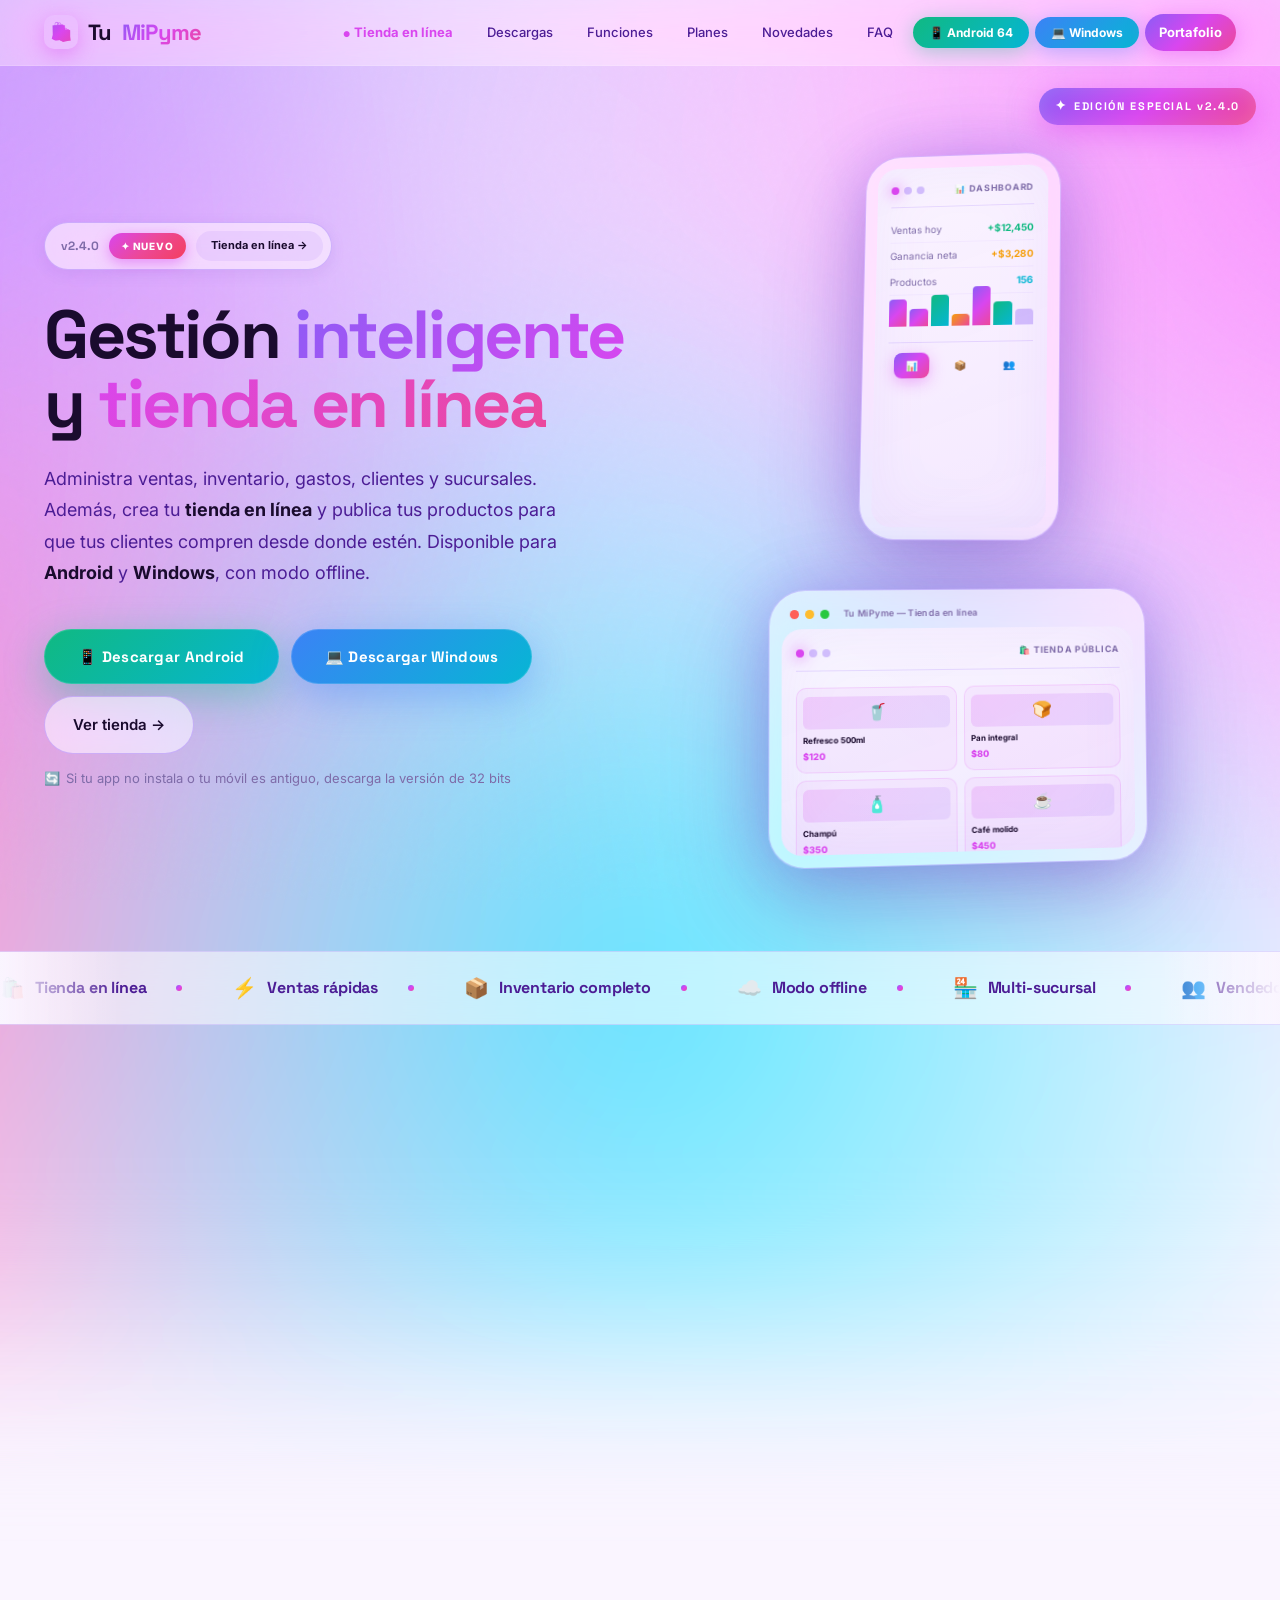
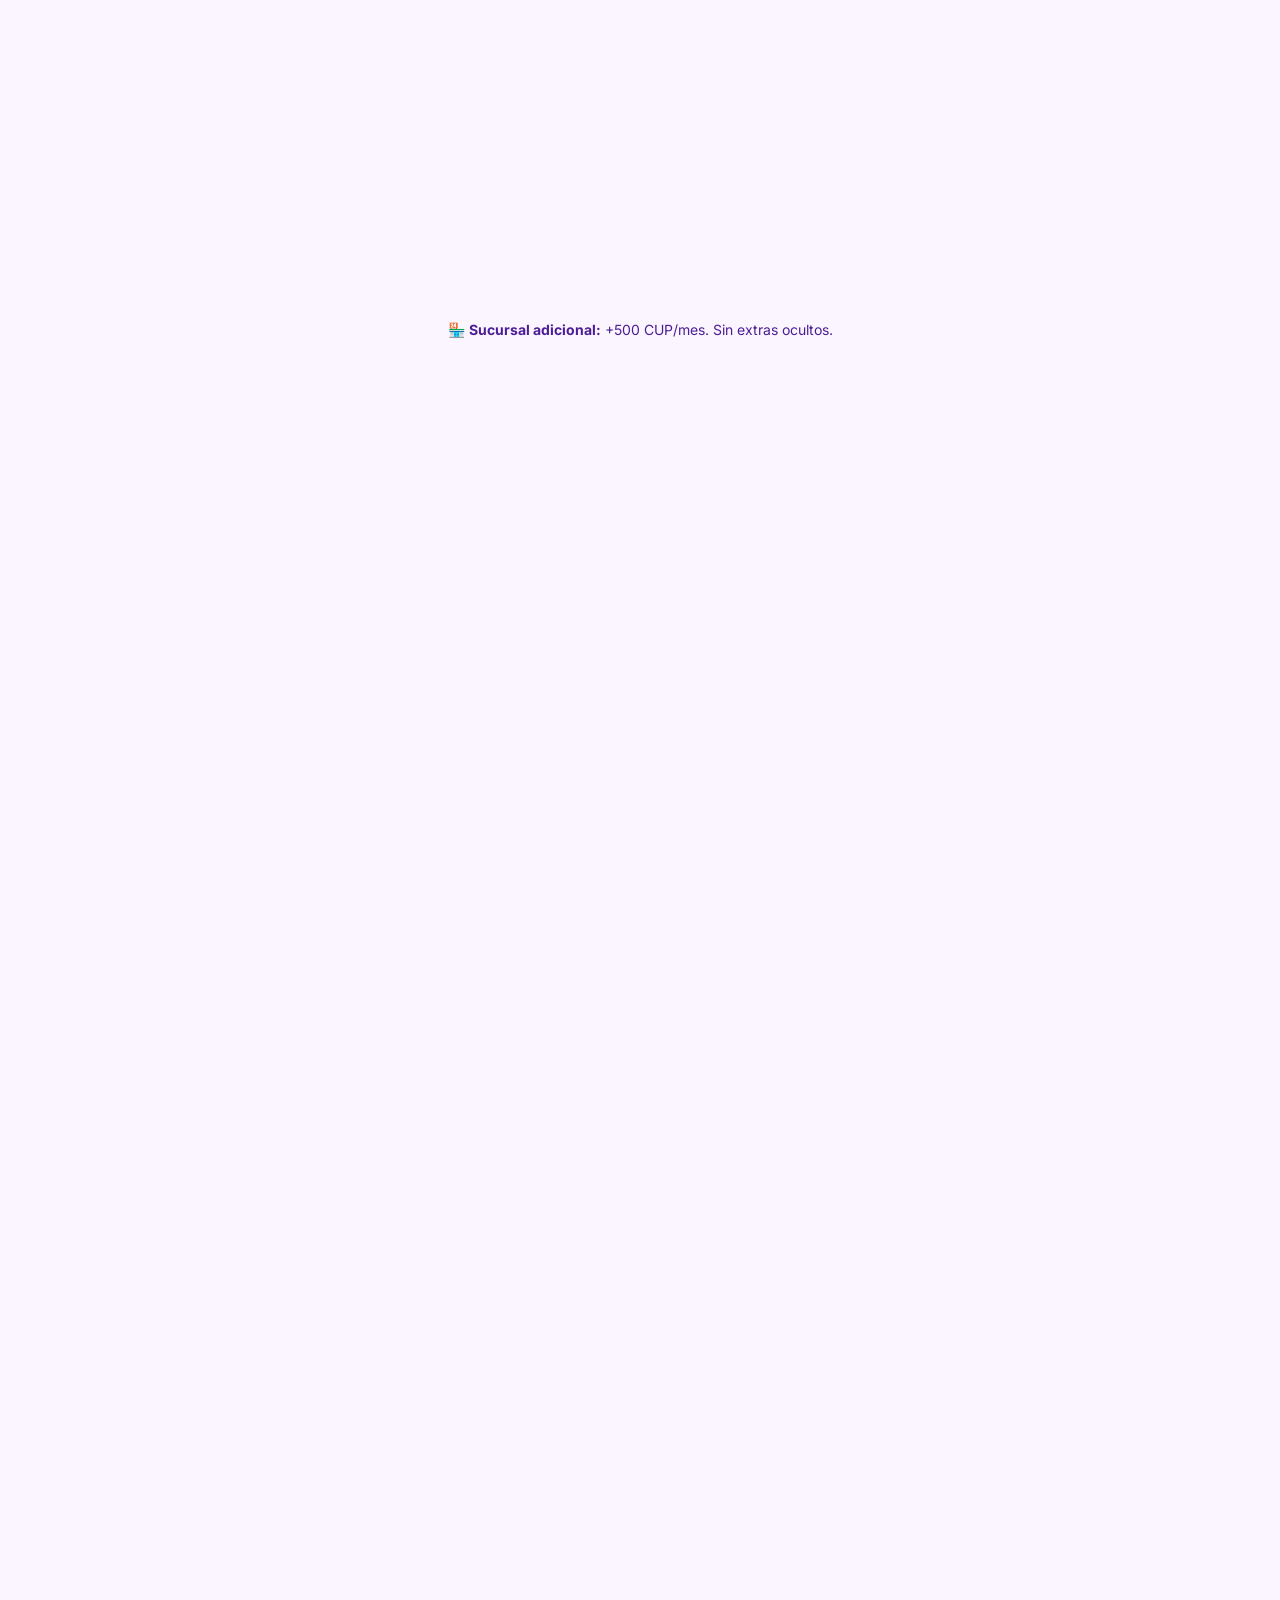
==== commit 4162e853: "adgafasfasdasd" ====
--- a/index.html
+++ b/index.html
@@ -3,832 +3,2256 @@
 <head>
     <meta charset="UTF-8" />
     <meta name="viewport" content="width=device-width, initial-scale=1.0" />
-    <title>Tu MiPyme · Gestión inteligente y tienda en línea para tu negocio</title>
-    <meta name="description" content="Tu MiPyme v2.4.0: ventas, inventario, gastos, clientes, sucursales, vendedores, nóminas, reportes y ahora tienda en línea pública. Disponible para Android y Windows. Funciona sin internet y sincroniza cuando vuelves a conectarte." />
+    <title>Tu MiPyme · Edición Especial · Gestión + Tienda en Línea</title>
+    <meta name="description" content="Tu MiPyme v2.4.0 Edición Especial: gestión completa para tu negocio y tienda en línea pública. Disponible para Android y Windows." />
+    <meta name="theme-color" content="#8b5cf6" />
     <link rel="preconnect" href="https://fonts.googleapis.com" />
     <link rel="preconnect" href="https://fonts.gstatic.com" crossorigin />
-    <link href="https://fonts.googleapis.com/css2?family=Inter:opsz,wght@14..32,300;14..32,400;14..32,500;14..32,600;14..32,700;14..32,800;14..32,900&display=swap" rel="stylesheet" />
+    <link href="https://fonts.googleapis.com/css2?family=Inter:opsz,wght@14..32,300;14..32,400;14..32,500;14..32,600;14..32,700;14..32,800;14..32,900&family=Space+Grotesk:wght@400;500;600;700&display=swap" rel="stylesheet" />
     <style>
         /* ============================================================
-           VARIABLES – Fondos unificados con gradientes azules
+           EDICIÓN ESPECIAL · NEBULA STORE
+           Paleta púrpura / fucsia / cyan · Aurora animada
            ============================================================ */
         :root {
-            --bg-gradient: linear-gradient(145deg, #e8f0fe, #d4e2f7);
-            --bg-card: rgba(255, 255, 255, 0.55);
-            --bg-card-hover: rgba(255, 255, 255, 0.75);
-            --text-primary: #0b1a2e;
-            --text-secondary: #1f334f;
-            --text-muted: #4a6180;
-            --accent: #1a5cff;
-            --accent-light: #dbe6ff;
-            --accent-gradient: linear-gradient(135deg, #1a5cff, #0d47b3);
-            --win-gradient: linear-gradient(135deg, #0078d4, #005a9e);
-            --android-gradient: linear-gradient(135deg, #3ddc84, #1a9b5a);
-            --store-gradient: linear-gradient(135deg, #9b6bff, #6b3dff);
-            --success: #10b981;
-            --warning: #f59e0b;
-            --shadow-sm: 0 4px 16px rgba(0, 20, 50, 0.08);
-            --shadow-md: 0 8px 32px rgba(0, 20, 50, 0.12);
-            --shadow-lg: 0 20px 60px rgba(0, 20, 50, 0.16);
-            --radius: 16px;
-            --radius-xl: 28px;
-            --transition: 0.35s cubic-bezier(0.25, 0.46, 0.45, 0.94);
+            --bg-1: #faf5ff;
+            --bg-2: #f3e8ff;
+            --bg-3: #ede9fe;
+            --card: rgba(255, 255, 255, 0.55);
+            --card-hover: rgba(255, 255, 255, 0.78);
+            --card-solid: #ffffff;
+
+            --text-primary: #1a0b2e;
+            --text-secondary: #4c1d95;
+            --text-muted: #7e6ba8;
+
+            --violet: #8b5cf6;
+            --violet-dark: #6d28d9;
+            --violet-light: #ddd6fe;
+            --fuchsia: #d946ef;
+            --pink: #ec4899;
+            --cyan: #06b6d4;
+            --amber: #f59e0b;
+            --emerald: #10b981;
+
+            --grad-brand: linear-gradient(135deg, #8b5cf6 0%, #d946ef 50%, #ec4899 100%);
+            --grad-store: linear-gradient(135deg, #d946ef 0%, #ec4899 50%, #f43f5e 100%);
+            --grad-cyan: linear-gradient(135deg, #22d3ee 0%, #8b5cf6 100%);
+            --grad-android: linear-gradient(135deg, #10b981 0%, #06b6d4 100%);
+            --grad-windows: linear-gradient(135deg, #3b82f6 0%, #06b6d4 100%);
+
+            --border: rgba(139, 92, 246, 0.18);
+            --border-strong: rgba(139, 92, 246, 0.35);
+            --glow-violet: 0 0 60px rgba(139, 92, 246, 0.35);
+            --glow-pink: 0 0 60px rgba(236, 72, 153, 0.35);
+
+            --shadow-sm: 0 4px 16px rgba(76, 29, 149, 0.08);
+            --shadow-md: 0 12px 40px rgba(76, 29, 149, 0.14);
+            --shadow-lg: 0 24px 80px rgba(76, 29, 149, 0.22);
+            --shadow-xl: 0 32px 100px rgba(76, 29, 149, 0.3);
+
+            --radius: 20px;
+            --radius-lg: 28px;
+            --radius-xl: 36px;
+
             --font-sans: 'Inter', -apple-system, BlinkMacSystemFont, sans-serif;
-            --border-glow: rgba(26, 92, 255, 0.2);
-            --particle-opacity: 0.25;
+            --font-display: 'Space Grotesk', 'Inter', sans-serif;
+
+            --particle-opacity: 0.35;
+            --aurora-opacity: 0.6;
         }
 
         [data-theme="dark"] {
-            --bg-gradient: linear-gradient(145deg, #0a1a3a, #0d2147, #0a1a3a);
-            --bg-card: rgba(255, 255, 255, 0.06);
-            --bg-card-hover: rgba(255, 255, 255, 0.12);
-            --text-primary: #f0f5ff;
-            --text-secondary: #b8ccee;
-            --text-muted: #6a88b0;
-            --accent: #4a8bff;
-            --accent-light: #1a2a5a;
-            --shadow-sm: 0 4px 16px rgba(0, 0, 0, 0.3);
-            --shadow-md: 0 8px 32px rgba(0, 0, 0, 0.4);
-            --shadow-lg: 0 20px 60px rgba(0, 0, 0, 0.5);
-            --border-glow: rgba(74, 139, 255, 0.3);
-            --particle-opacity: 0.2;
+            --bg-1: #0a0417;
+            --bg-2: #1a0b2e;
+            --bg-3: #2d1b4e;
+            --card: rgba(255, 255, 255, 0.05);
+            --card-hover: rgba(255, 255, 255, 0.09);
+            --card-solid: #1a0b2e;
+
+            --text-primary: #f5f3ff;
+            --text-secondary: #c4b5fd;
+            --text-muted: #8b7fb8;
+
+            --violet: #a78bfa;
+            --violet-dark: #8b5cf6;
+            --violet-light: #2d1b4e;
+            --fuchsia: #e879f9;
+            --pink: #f472b6;
+            --cyan: #22d3ee;
+
+            --border: rgba(167, 139, 250, 0.2);
+            --border-strong: rgba(167, 139, 250, 0.4);
+            --glow-violet: 0 0 80px rgba(167, 139, 250, 0.4);
+            --glow-pink: 0 0 80px rgba(244, 114, 182, 0.35);
+
+            --shadow-sm: 0 4px 16px rgba(0, 0, 0, 0.4);
+            --shadow-md: 0 12px 40px rgba(0, 0, 0, 0.5);
+            --shadow-lg: 0 24px 80px rgba(0, 0, 0, 0.6);
+            --shadow-xl: 0 32px 100px rgba(0, 0, 0, 0.7);
+
+            --particle-opacity: 0.28;
+            --aurora-opacity: 0.75;
         }
 
         /* ============================================================
-           RESET Y BASE
+           RESET
            ============================================================ */
         * { margin: 0; padding: 0; box-sizing: border-box; }
         html { scroll-behavior: smooth; -webkit-font-smoothing: antialiased; }
+
         body {
             font-family: var(--font-sans);
-            background: var(--bg-gradient);
+            background: var(--bg-1);
             color: var(--text-primary);
             line-height: 1.6;
-            transition: background 0.6s, color 0.4s;
             overflow-x: hidden;
             min-height: 100vh;
-            background-attachment: fixed;
-        }
+            transition: background 0.6s, color 0.4s;
+            position: relative;
+        }
+
+        /* Fondo aurora animado */
+        body::before {
+            content: '';
+            position: fixed;
+            inset: -50%;
+            z-index: -2;
+            background:
+                radial-gradient(circle at 20% 20%, rgba(139, 92, 246, var(--aurora-opacity)) 0%, transparent 40%),
+                radial-gradient(circle at 80% 30%, rgba(217, 70, 239, var(--aurora-opacity)) 0%, transparent 40%),
+                radial-gradient(circle at 50% 80%, rgba(34, 211, 238, var(--aurora-opacity)) 0%, transparent 40%),
+                radial-gradient(circle at 15% 70%, rgba(236, 72, 153, var(--aurora-opacity)) 0%, transparent 40%);
+            background-color: var(--bg-1);
+            animation: aurora 24s ease-in-out infinite alternate;
+            filter: blur(80px) saturate(1.3);
+        }
+
+        [data-theme="dark"] body::before {
+            filter: blur(100px) saturate(1.5);
+        }
+
+        @keyframes aurora {
+            0%   { transform: rotate(0deg) scale(1); }
+            50%  { transform: rotate(180deg) scale(1.15); }
+            100% { transform: rotate(360deg) scale(1); }
+        }
+
+        /* Grano de fondo sutil */
+        body::after {
+            content: '';
+            position: fixed;
+            inset: 0;
+            z-index: -1;
+            pointer-events: none;
+            opacity: 0.025;
+            background-image: url("data:image/svg+xml,%3Csvg viewBox='0 0 200 200' xmlns='http://www.w3.org/2000/svg'%3E%3Cfilter id='n'%3E%3CfeTurbulence type='fractalNoise' baseFrequency='0.9'/%3E%3C/filter%3E%3Crect width='100%25' height='100%25' filter='url(%23n)'/%3E%3C/svg%3E");
+        }
+
         a { color: inherit; text-decoration: none; }
-        .container { max-width: 1200px; margin: 0 auto; padding: 0 24px; position: relative; z-index: 2; }
-
+        .container { max-width: 1240px; margin: 0 auto; padding: 0 24px; position: relative; z-index: 2; }
+
+        /* ===== Canvas de partículas ===== */
         #money-canvas {
-            position: fixed; top: 0; left: 0; width: 100%; height: 100%;
-            z-index: 0; pointer-events: none; opacity: var(--particle-opacity);
-        }
-
-        /* ===== Tema toggle ===== */
+            position: fixed; inset: 0; width: 100%; height: 100%;
+            z-index: 0; pointer-events: none;
+            opacity: var(--particle-opacity);
+        }
+
+        /* ===== Cursor spotlight ===== */
+        .cursor-glow {
+            position: fixed;
+            width: 500px;
+            height: 500px;
+            border-radius: 50%;
+            pointer-events: none;
+            z-index: 1;
+            background: radial-gradient(circle, rgba(217, 70, 239, 0.12), transparent 65%);
+            transform: translate(-50%, -50%);
+            transition: opacity 0.4s;
+            opacity: 0;
+            mix-blend-mode: screen;
+        }
+        [data-theme="dark"] .cursor-glow {
+            background: radial-gradient(circle, rgba(167, 139, 250, 0.18), transparent 65%);
+        }
+        @media (min-width: 1025px) { .cursor-glow { opacity: 1; } }
+
+        /* ===== Edición especial badge flotante ===== */
+        .special-edition-badge {
+            position: fixed;
+            top: 88px;
+            right: 24px;
+            z-index: 900;
+            background: var(--grad-brand);
+            color: #fff;
+            font-family: var(--font-display);
+            font-weight: 700;
+            font-size: 11px;
+            letter-spacing: 0.15em;
+            padding: 8px 16px;
+            border-radius: 50px;
+            box-shadow: 0 8px 30px rgba(217, 70, 239, 0.5), inset 0 0 20px rgba(255, 255, 255, 0.15);
+            display: flex;
+            align-items: center;
+            gap: 6px;
+            animation: specialPulse 3s ease-in-out infinite;
+        }
+        .special-edition-badge .star {
+            font-size: 13px;
+            animation: spin 6s linear infinite;
+            display: inline-block;
+        }
+        @keyframes spin { to { transform: rotate(360deg); } }
+        @keyframes specialPulse {
+            0%, 100% { box-shadow: 0 8px 30px rgba(217, 70, 239, 0.5), inset 0 0 20px rgba(255, 255, 255, 0.15); }
+            50% { box-shadow: 0 8px 40px rgba(217, 70, 239, 0.85), inset 0 0 25px rgba(255, 255, 255, 0.25); }
+        }
+
+        @media (max-width: 700px) {
+            .special-edition-badge {
+                top: auto; bottom: 88px; right: 16px;
+                font-size: 10px; padding: 6px 12px;
+            }
+        }
+
+        /* ===== Botón de tema ===== */
         .theme-toggle {
             position: fixed; bottom: 28px; right: 28px; z-index: 999;
-            width: 48px; height: 48px; border-radius: 50%;
-            background: var(--bg-card); backdrop-filter: blur(8px);
-            border: 1px solid var(--border-glow);
+            width: 52px; height: 52px; border-radius: 50%;
+            background: var(--card);
+            backdrop-filter: blur(20px) saturate(1.5);
+            -webkit-backdrop-filter: blur(20px) saturate(1.5);
+            border: 1px solid var(--border-strong);
             color: var(--text-primary); font-size: 22px; cursor: pointer;
-            box-shadow: var(--shadow-md), 0 0 20px var(--border-glow);
+            box-shadow: var(--shadow-md), var(--glow-violet);
+            transition: all 0.35s cubic-bezier(0.34, 1.56, 0.64, 1);
+            display: flex; align-items: center; justify-content: center;
+        }
+        .theme-toggle:hover {
+            transform: scale(1.12) rotate(10deg);
+            border-color: var(--fuchsia);
+            box-shadow: var(--shadow-lg), 0 0 50px var(--fuchsia);
+        }
+
+        /* ============================================================
+           HEADER
+           ============================================================ */
+        header {
+            position: fixed; top: 0; left: 0; width: 100%; padding: 14px 0; z-index: 1000;
+            background: rgba(255, 255, 255, 0.35);
+            backdrop-filter: blur(24px) saturate(1.8);
+            -webkit-backdrop-filter: blur(24px) saturate(1.8);
+            border-bottom: 1px solid rgba(255, 255, 255, 0.15);
+            transition: background 0.4s, box-shadow 0.4s, padding 0.3s;
+        }
+        [data-theme="dark"] header {
+            background: rgba(10, 4, 23, 0.35);
+            border-bottom: 1px solid rgba(255, 255, 255, 0.05);
+        }
+        header.scrolled {
+            background: rgba(255, 255, 255, 0.7);
+            box-shadow: 0 8px 40px rgba(76, 29, 149, 0.08);
+            padding: 10px 0;
+        }
+        [data-theme="dark"] header.scrolled {
+            background: rgba(10, 4, 23, 0.75);
+            box-shadow: 0 8px 40px rgba(0, 0, 0, 0.4);
+        }
+        .header-inner { display: flex; align-items: center; justify-content: space-between; gap: 20px; }
+
+        .logo {
+            font-family: var(--font-display);
+            font-weight: 800; font-size: 22px;
+            letter-spacing: -0.03em;
+            color: var(--text-primary);
+            display: flex; align-items: center; gap: 10px;
+            transition: transform 0.3s;
+        }
+        .logo:hover { transform: scale(1.03); }
+        .logo-mark {
+            width: 34px; height: 34px;
+            border-radius: 10px;
+            background: var(--grad-brand);
+            display: flex; align-items: center; justify-content: center;
+            font-size: 18px;
+            box-shadow: 0 6px 20px rgba(217, 70, 239, 0.4);
+            position: relative;
+            overflow: hidden;
+        }
+        .logo-mark::before {
+            content: '';
+            position: absolute;
+            inset: 0;
+            background: linear-gradient(120deg, transparent 30%, rgba(255,255,255,0.4) 50%, transparent 70%);
+            transform: translateX(-100%);
+            animation: logoShimmer 3s ease-in-out infinite;
+        }
+        @keyframes logoShimmer {
+            0%, 100% { transform: translateX(-100%); }
+            50% { transform: translateX(100%); }
+        }
+        .logo span { background: var(--grad-brand); -webkit-background-clip: text; background-clip: text; -webkit-text-fill-color: transparent; }
+
+        nav { display: flex; align-items: center; gap: 6px; flex-wrap: wrap; }
+        nav > a {
+            font-size: 13px; font-weight: 500;
+            color: var(--text-secondary);
+            padding: 8px 14px;
+            border-radius: 50px;
             transition: all 0.3s;
-            display: flex; align-items: center; justify-content: center;
-        }
-        .theme-toggle:hover { transform: scale(1.06) rotate(4deg); border-color: var(--accent); box-shadow: var(--shadow-lg), 0 0 40px var(--border-glow); }
-
-        /* ===== Header ===== */
-        header {
-            position: fixed; top: 0; left: 0; width: 100%; padding: 16px 0; z-index: 1000;
-            background: rgba(255,255,255,0.15); backdrop-filter: blur(18px) saturate(1.4);
-            border-bottom: 1px solid rgba(255,255,255,0.08);
-            transition: background 0.4s, box-shadow 0.4s;
-        }
-        [data-theme="dark"] header { background: rgba(10,26,58,0.25); border-bottom: 1px solid rgba(255,255,255,0.04); }
-        header.scrolled { background: rgba(255,255,255,0.55); box-shadow: 0 4px 40px rgba(0,0,0,0.06); }
-        [data-theme="dark"] header.scrolled { background: rgba(10,26,58,0.55); box-shadow: 0 4px 40px rgba(0,0,0,0.3); }
-        .header-inner { display: flex; align-items: center; justify-content: space-between; }
-        .logo { font-weight: 800; font-size: 24px; letter-spacing: -0.5px; color: var(--text-primary); }
-        .logo span { color: var(--accent); }
-        nav { display: flex; align-items: center; gap: 14px; flex-wrap: wrap; }
-        nav a { font-size: 14px; font-weight: 500; color: var(--text-secondary); transition: color 0.3s; position: relative; }
-        nav a::after { content: ''; position: absolute; bottom: -4px; left: 0; width: 0; height: 2px; background: var(--accent); transition: width 0.3s; border-radius: 2px; }
-        nav a:hover { color: var(--text-primary); }
-        nav a:hover::after { width: 100%; }
+            position: relative;
+        }
+        nav > a:hover {
+            color: var(--text-primary);
+            background: rgba(139, 92, 246, 0.1);
+        }
+        nav > a.store-link {
+            color: var(--fuchsia);
+            font-weight: 700;
+        }
+        nav > a.store-link::before {
+            content: '●';
+            color: var(--fuchsia);
+            margin-right: 4px;
+            font-size: 8px;
+            animation: pulse-dot 2s ease-in-out infinite;
+            display: inline-block;
+        }
+        @keyframes pulse-dot {
+            0%, 100% { opacity: 1; transform: scale(1); }
+            50% { opacity: 0.5; transform: scale(0.7); }
+        }
+
         .nav-download-android64, .nav-download-android32, .nav-download-windows {
-            padding: 6px 14px; border-radius: 50px; font-weight: 600; font-size: 12px;
-            transition: all 0.3s; border: 1px solid var(--border-glow); cursor: pointer;
+            padding: 8px 16px; border-radius: 50px;
+            font-weight: 700; font-size: 12px;
+            transition: all 0.3s cubic-bezier(0.34, 1.56, 0.64, 1);
+            border: none; cursor: pointer;
             display: inline-flex; align-items: center; gap: 6px;
-            background: var(--bg-card); backdrop-filter: blur(4px);
-            box-shadow: 0 2px 12px var(--border-glow); color: var(--text-primary);
             font-family: inherit;
-        }
-        .nav-download-android64 { background: var(--android-gradient); color: #fff !important; border-color: transparent; box-shadow: 0 4px 20px rgba(61,220,132,0.3); }
-        .nav-download-android64:hover { transform: translateY(-2px) scale(1.03); box-shadow: 0 8px 30px rgba(61,220,132,0.45); }
-        .nav-download-windows { background: var(--win-gradient); color: #fff !important; border-color: transparent; box-shadow: 0 4px 20px rgba(0,120,212,0.3); }
-        .nav-download-windows:hover { transform: translateY(-2px) scale(1.03); box-shadow: 0 8px 30px rgba(0,120,212,0.45); }
-        .nav-download-android32:hover { border-color: var(--accent); color: var(--accent); transform: translateY(-2px); box-shadow: 0 4px 24px var(--border-glow); }
-        .nav-download-android64::after, .nav-download-android32::after, .nav-download-windows::after { display: none; }
-        .nav-portfolio { color: var(--accent) !important; font-weight: 600; }
-        .nav-portfolio::after { background: var(--accent) !important; }
-        .menu-toggle { display: none; background: none; border: none; font-size: 26px; color: var(--text-primary); cursor: pointer; padding: 4px; }
-
-        /* ===== Hero ===== */
-        .hero { padding: 150px 0 120px; min-height: 100vh; display: flex; align-items: center; position: relative; text-align: left; }
-        .hero-grid { display: grid; grid-template-columns: 1fr 1fr; gap: 60px; align-items: center; }
-        .hero-content { animation: fadeUp 1s ease; }
-        @keyframes fadeUp { from { opacity: 0; transform: translateY(40px); } to { opacity: 1; transform: translateY(0); } }
+            color: #fff;
+            position: relative;
+            overflow: hidden;
+        }
+        .nav-download-android64 { background: var(--grad-android); box-shadow: 0 4px 20px rgba(16, 185, 129, 0.35); }
+        .nav-download-windows { background: var(--grad-windows); box-shadow: 0 4px 20px rgba(59, 130, 246, 0.35); }
+        .nav-download-android32 {
+            background: var(--card);
+            border: 1px solid var(--border-strong);
+            color: var(--text-primary);
+            backdrop-filter: blur(10px);
+        }
+        .nav-download-android64:hover, .nav-download-windows:hover {
+            transform: translateY(-2px) scale(1.05);
+            box-shadow: 0 8px 30px currentColor;
+        }
+        .nav-download-android32:hover {
+            border-color: var(--fuchsia);
+            color: var(--fuchsia);
+            transform: translateY(-2px);
+        }
+
+        .nav-portfolio {
+            background: var(--grad-brand) !important;
+            color: #fff !important;
+            font-weight: 700 !important;
+            box-shadow: 0 4px 20px rgba(217, 70, 239, 0.4) !important;
+        }
+        .nav-portfolio:hover {
+            transform: translateY(-2px) scale(1.05);
+            box-shadow: 0 8px 30px rgba(217, 70, 239, 0.6) !important;
+            background: var(--grad-brand) !important;
+        }
+
+        .menu-toggle {
+            display: none; background: none; border: none;
+            font-size: 26px; color: var(--text-primary);
+            cursor: pointer; padding: 6px 10px;
+            border-radius: 10px;
+        }
+        .menu-toggle:hover { background: rgba(139, 92, 246, 0.1); }
+
+        /* ============================================================
+           HERO
+           ============================================================ */
+        .hero {
+            padding: 160px 0 100px;
+            min-height: 100vh;
+            display: flex; align-items: center;
+            position: relative;
+        }
+        .hero-grid {
+            display: grid;
+            grid-template-columns: 1.05fr 1fr;
+            gap: 60px; align-items: center;
+        }
+        .hero-content { animation: fadeUp 1s cubic-bezier(0.16, 1, 0.3, 1); }
+        @keyframes fadeUp {
+            from { opacity: 0; transform: translateY(40px); }
+            to { opacity: 1; transform: translateY(0); }
+        }
+
         .hero-badge {
-            display: inline-flex; align-items: center; gap: 8px;
-            background: var(--bg-card); backdrop-filter: blur(8px);
-            color: var(--accent); font-weight: 600; font-size: 13px;
-            padding: 6px 18px; border-radius: 50px; margin-bottom: 28px;
-            border: 1px solid var(--border-glow);
-        }
-        .hero-badge .new-tag {
-            background: var(--store-gradient); color: #fff;
-            padding: 2px 10px; border-radius: 30px; font-size: 10px;
-            font-weight: 700; letter-spacing: 0.5px;
-        }
-        .hero-badge .whats-new { color: var(--text-primary); background: rgba(255,255,255,0.5); padding: 2px 12px; border-radius: 30px; font-size: 11px; font-weight: 700; transition: all 0.3s; border: 1px solid transparent; margin-left: 4px; }
-        .hero-badge .whats-new:hover { background: var(--accent-gradient); color: #fff; border-color: var(--accent); transform: scale(1.05); }
-        .hero h1 { font-size: 56px; font-weight: 800; line-height: 1.04; letter-spacing: -2px; color: var(--text-primary); margin-bottom: 20px; }
-        .hero h1 .highlight { color: var(--accent); }
-        .hero h1 .highlight-store {
-            background: var(--store-gradient);
+            display: inline-flex; align-items: center; gap: 10px;
+            background: var(--card);
+            backdrop-filter: blur(20px) saturate(1.5);
+            -webkit-backdrop-filter: blur(20px) saturate(1.5);
+            color: var(--text-primary);
+            font-weight: 600; font-size: 13px;
+            padding: 8px 8px 8px 16px;
+            border-radius: 50px;
+            margin-bottom: 30px;
+            border: 1px solid var(--border-strong);
+            box-shadow: var(--shadow-sm);
+            animation: floatIn 0.8s cubic-bezier(0.16, 1, 0.3, 1);
+        }
+        @keyframes floatIn {
+            from { opacity: 0; transform: translateY(20px); }
+            to { opacity: 1; transform: translateY(0); }
+        }
+        .hero-badge .version {
+            color: var(--text-muted);
+            font-family: var(--font-display);
+            font-weight: 700;
+            font-size: 12px;
+        }
+        .hero-badge .new-pill {
+            background: var(--grad-store);
+            color: #fff;
+            padding: 5px 12px;
+            border-radius: 50px;
+            font-size: 10px;
+            font-weight: 800;
+            letter-spacing: 0.08em;
+            box-shadow: 0 4px 14px rgba(217, 70, 239, 0.5);
+            animation: badgePulse 2.4s ease-in-out infinite;
+        }
+        @keyframes badgePulse {
+            0%, 100% { box-shadow: 0 4px 14px rgba(217, 70, 239, 0.5); }
+            50% { box-shadow: 0 4px 22px rgba(217, 70, 239, 0.9); }
+        }
+        .hero-badge .whats-new {
+            color: var(--text-primary);
+            background: rgba(139, 92, 246, 0.1);
+            padding: 5px 14px;
+            border-radius: 30px;
+            font-size: 11px;
+            font-weight: 700;
+            transition: all 0.3s;
+            border: 1px solid transparent;
+            display: inline-flex; align-items: center; gap: 6px;
+        }
+        .hero-badge .whats-new:hover {
+            background: var(--grad-brand);
+            color: #fff;
+            border-color: transparent;
+            transform: translateX(2px);
+        }
+
+        .hero h1 {
+            font-family: var(--font-display);
+            font-size: 62px;
+            font-weight: 800;
+            line-height: 1.02;
+            letter-spacing: -0.035em;
+            color: var(--text-primary);
+            margin-bottom: 24px;
+        }
+        .hero h1 .highlight {
+            background: var(--grad-brand);
             -webkit-background-clip: text;
             background-clip: text;
             -webkit-text-fill-color: transparent;
-        }
-        .hero p { font-size: 19px; color: var(--text-secondary); max-width: 500px; margin-bottom: 40px; line-height: 1.8; }
-        .hero-actions { display: flex; flex-direction: column; align-items: flex-start; gap: 12px; }
-        .hero-actions .primary-group { display: flex; flex-wrap: wrap; gap: 12px; align-items: center; }
-
-        /* ============================================================
-           BOTONES
-           ============================================================ */
-        .btn-android-primary, .btn-cta-android-primary {
-            display: inline-flex; align-items: center; gap: 10px;
-            padding: 16px 32px; border-radius: 50px;
-            font-weight: 700; font-size: 16px; border: none; cursor: pointer;
-            transition: all 0.3s;
-            background: var(--android-gradient);
-            color: #fff;
-            box-shadow: 0 8px 32px rgba(61,220,132,0.4);
-            letter-spacing: 0.3px;
-        }
-        .btn-android-primary:hover, .btn-cta-android-primary:hover {
-            transform: translateY(-4px) scale(1.02);
-            box-shadow: 0 12px 48px rgba(61,220,132,0.55);
-        }
-
-        .btn-windows, .btn-cta-windows {
-            display: inline-flex; align-items: center; gap: 8px;
-            padding: 16px 32px; border-radius: 50px;
-            font-weight: 700; font-size: 16px; border: none; cursor: pointer;
-            transition: all 0.3s;
-            background: var(--win-gradient);
-            color: #fff;
-            box-shadow: 0 8px 32px rgba(0,120,212,0.4);
-            letter-spacing: 0.3px;
-        }
-        .btn-windows:hover, .btn-cta-windows:hover {
-            transform: translateY(-4px) scale(1.02);
-            box-shadow: 0 12px 48px rgba(0,120,212,0.55);
-        }
-
-        .btn-secondary {
-            display: inline-flex; align-items: center; gap: 10px;
-            padding: 14px 32px; border-radius: 50px;
-            font-weight: 600; font-size: 16px;
-            background: transparent; color: var(--text-primary);
-            border: 1px solid var(--border-glow); cursor: pointer;
-            transition: all 0.3s; backdrop-filter: blur(4px);
-            font-family: inherit;
-        }
-        .btn-secondary:hover { border-color: var(--accent); color: var(--accent); transform: translateY(-4px); box-shadow: 0 8px 32px var(--border-glow); }
-
-        .hero-actions .fallback-link { font-size: 14px; color: var(--text-muted); transition: color 0.3s; margin-top: 2px; }
-        .hero-actions .fallback-link:hover { color: var(--accent); text-decoration: underline; }
-        .hero-actions .fallback-link .icon { font-size: 16px; }
-
-        /* ===== MOCKUPS ===== */
-        .hero-mockups { display: flex; justify-content: center; align-items: center; gap: 30px; position: relative; perspective: 1200px; flex-wrap: wrap; }
-        .mockup-phone, .mockup-desktop {
-            background: var(--bg-card); backdrop-filter: blur(12px);
-            border-radius: var(--radius-xl); border: 1px solid var(--border-glow);
-            box-shadow: var(--shadow-lg), 0 0 40px var(--border-glow);
-            transition: all 0.5s ease; padding: 10px;
-        }
-        .mockup-phone { width: 180px; transform: rotateY(-6deg) rotateX(4deg) translateY(-8px); }
-        .mockup-desktop { width: 340px; transform: rotateY(4deg) rotateX(2deg) translateY(8px); }
-        .mockup-phone:hover, .mockup-desktop:hover { transform: scale(1.02) rotateY(0deg) rotateX(0deg); box-shadow: var(--shadow-lg), 0 0 60px var(--border-glow); }
-        .mockup-screen {
-            background: var(--bg-gradient); border-radius: var(--radius);
-            padding: 16px 14px; overflow: hidden;
-            box-shadow: inset 0 0 40px rgba(0,0,0,0.05);
-        }
-        [data-theme="dark"] .mockup-screen { box-shadow: inset 0 0 40px rgba(0,0,0,0.3); }
-        .mockup-phone .mockup-screen { aspect-ratio: 9 / 19; }
-        .mockup-desktop .mockup-screen { aspect-ratio: 16 / 9; padding-top: 8px; }
-        .mockup-header { display: flex; justify-content: space-between; padding-bottom: 8px; border-bottom: 1px solid var(--border-glow); margin-bottom: 8px; align-items: center; }
-        .mockup-header .dots { display: flex; gap: 5px; }
-        .mockup-header .dot { width: 7px; height: 7px; border-radius: 50%; background: var(--border-glow); }
-        .mockup-header .dot.active { background: var(--accent); box-shadow: 0 0 12px var(--accent); }
-        .mockup-header .title { font-size: 9px; font-weight: 700; color: var(--text-muted); letter-spacing: 0.5px; text-transform: uppercase; }
-        .mockup-row { display: flex; justify-content: space-between; font-size: 10px; padding: 4px 0; border-bottom: 1px solid rgba(255,255,255,0.03); color: var(--text-muted); }
-        .mockup-row .value { font-weight: 700; color: var(--text-primary); }
-        .mockup-row .value.green { color: #10b981; }
-        .mockup-row .value.blue  { color: var(--accent); }
-        .mockup-row .value.orange { color: #f59e0b; }
-        .mockup-row .value.purple { color: #9b6bff; }
-        .mockup-chart { display: flex; align-items: flex-end; gap: 3px; height: 32px; padding: 6px 0; }
-        .mockup-chart .bar { flex: 1; background: var(--border-glow); border-radius: 3px 3px 0 0; min-height: 4px; transition: height 0.6s ease; }
-        .mockup-chart .bar.primary { background: var(--accent); }
-        .mockup-chart .bar.green   { background: #10b981; }
-        .mockup-chart .bar.orange  { background: #f59e0b; }
-        .mockup-chart .bar.purple  { background: #9b6bff; }
-        .mockup-footer { display: flex; justify-content: space-around; padding-top: 8px; border-top: 1px solid var(--border-glow); margin-top: 6px; }
-        .mockup-footer span { font-size: 9px; color: var(--text-muted); padding: 4px 10px; border-radius: 6px; font-weight: 600; background: transparent; transition: all 0.3s; }
-        .mockup-footer span.active { background: var(--accent-gradient); color: #fff; box-shadow: 0 2px 16px var(--border-glow); }
-        .mockup-footer span.active-store { background: var(--store-gradient); color: #fff; box-shadow: 0 2px 16px rgba(155,107,255,0.4); }
-
-        /* Tarjetas de producto en el mockup */
-        .mockup-grid { display: grid; grid-template-columns: 1fr 1fr; gap: 6px; padding: 6px 0; }
-        .mockup-product { background: rgba(155,107,255,0.08); border-radius: 8px; padding: 6px; border: 1px solid rgba(155,107,255,0.15); }
-        .mockup-product .thumb { height: 26px; background: rgba(155,107,255,0.12); border-radius: 5px; margin-bottom: 4px; display: flex; align-items: center; justify-content: center; font-size: 14px; }
-        .mockup-product .pname { font-size: 8px; color: var(--text-primary); font-weight: 600; margin-bottom: 2px; }
-        .mockup-product .pprice { font-size: 9px; color: #9b6bff; font-weight: 700; }
-
-        /* Ventana Windows */
-        .mockup-desktop .window-bar { display: flex; align-items: center; padding: 4px 8px 6px; gap: 6px; }
-        .mockup-desktop .window-bar .window-dots { display: flex; gap: 5px; }
-        .mockup-desktop .window-bar .win-dot { width: 8px; height: 8px; border-radius: 50%; }
-        .mockup-desktop .window-bar .win-dot.close { background: #ff5f57; }
-        .mockup-desktop .window-bar .win-dot.min   { background: #febc2e; }
-        .mockup-desktop .window-bar .win-dot.max   { background: #28c840; }
-        .mockup-desktop .window-bar .window-title { font-size: 9px; color: var(--text-muted); margin-left: 6px; font-weight: 600; letter-spacing: 0.3px; }
-
-        /* ===== RESTO DE SECCIONES ===== */
-        section { padding: 100px 0; position: relative; z-index: 1; }
-        .section-title { font-size: 42px; font-weight: 700; letter-spacing: -1px; text-align: center; margin-bottom: 16px; color: var(--text-primary); }
-        .section-title .accent { color: var(--accent); }
-        .section-title .accent-store {
-            background: var(--store-gradient);
+            position: relative;
+            background-size: 200% 200%;
+            animation: gradientShift 6s ease infinite;
+        }
+        .hero h1 .highlight-store {
+            background: var(--grad-store);
             -webkit-background-clip: text;
             background-clip: text;
             -webkit-text-fill-color: transparent;
-        }
-        .section-subtitle { text-align: center; font-size: 18px; color: var(--text-secondary); max-width: 640px; margin: 0 auto 56px; line-height: 1.7; }
-        .fade-up { opacity: 0; transform: translateY(30px); transition: opacity 0.8s ease, transform 0.8s ease; }
-        .fade-up.visible { opacity: 1; transform: translateY(0); }
+            background-size: 200% 200%;
+            animation: gradientShift 6s ease infinite;
+        }
+        @keyframes gradientShift {
+            0%, 100% { background-position: 0% 50%; }
+            50% { background-position: 100% 50%; }
+        }
+        .hero p {
+            font-size: 18px;
+            color: var(--text-secondary);
+            max-width: 520px;
+            margin-bottom: 40px;
+            line-height: 1.75;
+        }
+        .hero p strong { color: var(--text-primary); font-weight: 700; }
+
+        .hero-actions {
+            display: flex; flex-direction: column;
+            align-items: flex-start; gap: 14px;
+        }
+        .hero-actions .primary-group {
+            display: flex; flex-wrap: wrap;
+            gap: 12px; align-items: center;
+        }
+
+        /* ===== Botones principales ===== */
+        .btn-primary, .btn-cta-primary {
+            display: inline-flex; align-items: center; gap: 10px;
+            padding: 18px 34px;
+            border-radius: 50px;
+            font-family: var(--font-display);
+            font-weight: 700;
+            font-size: 15px;
+            border: none; cursor: pointer;
+            transition: all 0.35s cubic-bezier(0.34, 1.56, 0.64, 1);
+            background: var(--grad-brand);
+            color: #fff;
+            box-shadow: 0 12px 40px rgba(217, 70, 239, 0.45), inset 0 0 0 1px rgba(255,255,255,0.15);
+            letter-spacing: 0.02em;
+            position: relative;
+            overflow: hidden;
+        }
+        .btn-primary::before, .btn-cta-primary::before {
+            content: '';
+            position: absolute;
+            inset: 0;
+            background: linear-gradient(120deg, transparent 30%, rgba(255,255,255,0.35) 50%, transparent 70%);
+            transform: translateX(-100%);
+            transition: transform 0.7s;
+        }
+        .btn-primary:hover::before, .btn-cta-primary:hover::before {
+            transform: translateX(100%);
+        }
+        .btn-primary:hover, .btn-cta-primary:hover {
+            transform: translateY(-4px) scale(1.03);
+            box-shadow: 0 20px 60px rgba(217, 70, 239, 0.6), inset 0 0 0 1px rgba(255,255,255,0.25);
+        }
+
+        .btn-android {
+            background: var(--grad-android);
+            box-shadow: 0 12px 40px rgba(16, 185, 129, 0.4), inset 0 0 0 1px rgba(255,255,255,0.15);
+        }
+        .btn-android:hover {
+            box-shadow: 0 20px 60px rgba(16, 185, 129, 0.55), inset 0 0 0 1px rgba(255,255,255,0.25);
+        }
+        .btn-windows {
+            background: var(--grad-windows);
+            box-shadow: 0 12px 40px rgba(59, 130, 246, 0.4), inset 0 0 0 1px rgba(255,255,255,0.15);
+        }
+        .btn-windows:hover {
+            box-shadow: 0 20px 60px rgba(59, 130, 246, 0.55), inset 0 0 0 1px rgba(255,255,255,0.25);
+        }
+
+        .btn-secondary {
+            display: inline-flex; align-items: center; gap: 10px;
+            padding: 16px 28px;
+            border-radius: 50px;
+            font-weight: 600;
+            font-size: 15px;
+            background: var(--card);
+            backdrop-filter: blur(16px) saturate(1.4);
+            color: var(--text-primary);
+            border: 1px solid var(--border-strong);
+            cursor: pointer;
+            transition: all 0.35s cubic-bezier(0.34, 1.56, 0.64, 1);
+            font-family: inherit;
+        }
+        .btn-secondary:hover {
+            border-color: var(--fuchsia);
+            color: var(--fuchsia);
+            transform: translateY(-4px);
+            box-shadow: 0 12px 40px rgba(217, 70, 239, 0.25);
+        }
+
+        .hero-actions .fallback-link {
+            font-size: 13px;
+            color: var(--text-muted);
+            transition: color 0.3s;
+            display: inline-flex; align-items: center; gap: 6px;
+        }
+        .hero-actions .fallback-link:hover { color: var(--fuchsia); }
+
+        /* ============================================================
+           MOCKUPS
+           ============================================================ */
+        .hero-mockups {
+            display: flex; justify-content: center;
+            align-items: center; gap: 24px;
+            position: relative;
+            perspective: 1400px;
+            flex-wrap: wrap;
+        }
+        .mockup-phone, .mockup-desktop {
+            background: var(--card);
+            backdrop-filter: blur(20px) saturate(1.6);
+            -webkit-backdrop-filter: blur(20px) saturate(1.6);
+            border-radius: var(--radius-xl);
+            border: 1px solid var(--border-strong);
+            box-shadow: var(--shadow-xl), var(--glow-violet);
+            transition: all 0.6s cubic-bezier(0.34, 1.56, 0.64, 1);
+            padding: 12px;
+        }
+        .mockup-phone {
+            width: 200px;
+            transform: rotateY(-8deg) rotateX(6deg) translateY(-12px);
+            animation: floatPhone 6s ease-in-out infinite;
+        }
+        .mockup-desktop {
+            width: 380px;
+            transform: rotateY(6deg) rotateX(3deg) translateY(12px);
+            animation: floatDesktop 7s ease-in-out infinite;
+        }
+        @keyframes floatPhone {
+            0%, 100% { transform: rotateY(-8deg) rotateX(6deg) translateY(-12px); }
+            50% { transform: rotateY(-6deg) rotateX(4deg) translateY(-20px); }
+        }
+        @keyframes floatDesktop {
+            0%, 100% { transform: rotateY(6deg) rotateX(3deg) translateY(12px); }
+            50% { transform: rotateY(4deg) rotateX(2deg) translateY(20px); }
+        }
+        .mockup-phone:hover, .mockup-desktop:hover {
+            transform: scale(1.04) rotateY(0deg) rotateX(0deg);
+            box-shadow: var(--shadow-xl), var(--glow-pink);
+        }
+
+        .mockup-screen {
+            background: linear-gradient(160deg, rgba(250, 245, 255, 0.95), rgba(243, 232, 255, 0.9));
+            border-radius: var(--radius);
+            padding: 16px 14px;
+            overflow: hidden;
+            box-shadow: inset 0 0 60px rgba(139, 92, 246, 0.08);
+            position: relative;
+        }
+        [data-theme="dark"] .mockup-screen {
+            background: linear-gradient(160deg, rgba(26, 11, 46, 0.95), rgba(45, 27, 78, 0.9));
+            box-shadow: inset 0 0 60px rgba(167, 139, 250, 0.1);
+        }
+        .mockup-phone .mockup-screen { aspect-ratio: 9 / 19; }
+        .mockup-desktop .mockup-screen { aspect-ratio: 16 / 10; }
+
+        .mockup-header {
+            display: flex; justify-content: space-between;
+            padding-bottom: 10px;
+            border-bottom: 1px solid var(--border);
+            margin-bottom: 10px;
+            align-items: center;
+        }
+        .mockup-header .dots { display: flex; gap: 5px; }
+        .mockup-header .dot {
+            width: 8px; height: 8px; border-radius: 50%;
+            background: var(--border-strong);
+        }
+        .mockup-header .dot.active {
+            background: var(--fuchsia);
+            box-shadow: 0 0 14px var(--fuchsia);
+        }
+        .mockup-header .title {
+            font-size: 9px; font-weight: 700;
+            color: var(--text-muted);
+            letter-spacing: 0.08em;
+            text-transform: uppercase;
+        }
+        .mockup-row {
+            display: flex; justify-content: space-between;
+            font-size: 10px; padding: 5px 0;
+            border-bottom: 1px solid rgba(139, 92, 246, 0.06);
+            color: var(--text-muted);
+        }
+        .mockup-row .value { font-weight: 700; color: var(--text-primary); }
+        .mockup-row .value.green { color: var(--emerald); }
+        .mockup-row .value.blue  { color: var(--cyan); }
+        .mockup-row .value.orange { color: var(--amber); }
+        .mockup-row .value.purple { color: var(--fuchsia); }
+
+        .mockup-chart {
+            display: flex; align-items: flex-end; gap: 3px;
+            height: 40px; padding: 8px 0;
+        }
+        .mockup-chart .bar {
+            flex: 1;
+            background: var(--border-strong);
+            border-radius: 4px 4px 0 0;
+            min-height: 4px;
+            transition: height 0.8s cubic-bezier(0.34, 1.56, 0.64, 1);
+        }
+        .mockup-chart .bar.primary { background: var(--grad-brand); }
+        .mockup-chart .bar.green   { background: var(--grad-android); }
+        .mockup-chart .bar.orange  { background: linear-gradient(135deg, #f59e0b, #ec4899); }
+        .mockup-chart .bar.purple  { background: var(--grad-store); }
+
+        .mockup-footer {
+            display: flex; justify-content: space-around;
+            padding-top: 10px;
+            border-top: 1px solid var(--border);
+            margin-top: 8px;
+        }
+        .mockup-footer span {
+            font-size: 10px;
+            color: var(--text-muted);
+            padding: 5px 12px;
+            border-radius: 8px;
+            font-weight: 600;
+            transition: all 0.3s;
+        }
+        .mockup-footer span.active {
+            background: var(--grad-brand);
+            color: #fff;
+            box-shadow: 0 4px 16px rgba(217, 70, 239, 0.4);
+        }
+        .mockup-footer span.active-store {
+            background: var(--grad-store);
+            color: #fff;
+            box-shadow: 0 4px 16px rgba(217, 70, 239, 0.5);
+        }
+
+        /* Productos dentro del mockup */
+        .mockup-grid {
+            display: grid;
+            grid-template-columns: 1fr 1fr;
+            gap: 7px; padding: 6px 0;
+        }
+        .mockup-product {
+            background: rgba(217, 70, 239, 0.06);
+            border-radius: 10px;
+            padding: 8px 6px;
+            border: 1px solid rgba(217, 70, 239, 0.15);
+            transition: all 0.35s;
+            position: relative;
+            overflow: hidden;
+        }
+        .mockup-product::before {
+            content: '';
+            position: absolute;
+            top: 0; left: 0; right: 0;
+            height: 2px;
+            background: var(--grad-store);
+            transform: translateX(-100%);
+            transition: transform 0.5s;
+        }
+        .mockup-product:hover::before { transform: translateX(0); }
+        .mockup-product .thumb {
+            height: 32px;
+            background: linear-gradient(135deg, rgba(217, 70, 239, 0.18), rgba(139, 92, 246, 0.12));
+            border-radius: 6px;
+            margin-bottom: 5px;
+            display: flex; align-items: center; justify-content: center;
+            font-size: 16px;
+        }
+        .mockup-product .pname {
+            font-size: 8px; color: var(--text-primary);
+            font-weight: 700; margin-bottom: 2px;
+            white-space: nowrap; overflow: hidden; text-overflow: ellipsis;
+        }
+        .mockup-product .pprice {
+            font-size: 9px; color: var(--fuchsia);
+            font-weight: 800;
+        }
+
+        /* Barra de ventana Windows */
+        .window-bar {
+            display: flex; align-items: center;
+            padding: 4px 8px 8px; gap: 6px;
+        }
+        .window-dots { display: flex; gap: 6px; }
+        .win-dot { width: 9px; height: 9px; border-radius: 50%; }
+        .win-dot.close { background: #ff5f57; }
+        .win-dot.min   { background: #febc2e; }
+        .win-dot.max   { background: #28c840; }
+        .window-title {
+            font-size: 9px; color: var(--text-muted);
+            margin-left: 8px; font-weight: 600;
+            letter-spacing: 0.04em;
+        }
+
+        /* ============================================================
+           MARQUEE
+           ============================================================ */
+        .marquee {
+            padding: 20px 0;
+            overflow: hidden;
+            background: var(--card);
+            backdrop-filter: blur(20px);
+            border-top: 1px solid var(--border);
+            border-bottom: 1px solid var(--border);
+            position: relative;
+            z-index: 2;
+        }
+        .marquee::before, .marquee::after {
+            content: '';
+            position: absolute; top: 0; bottom: 0;
+            width: 120px; z-index: 3;
+            pointer-events: none;
+        }
+        .marquee::before {
+            left: 0;
+            background: linear-gradient(90deg, var(--bg-1), transparent);
+        }
+        .marquee::after {
+            right: 0;
+            background: linear-gradient(270deg, var(--bg-1), transparent);
+        }
+        .marquee-track {
+            display: flex; gap: 50px;
+            animation: marquee 40s linear infinite;
+            white-space: nowrap;
+            width: fit-content;
+        }
+        .marquee:hover .marquee-track { animation-play-state: paused; }
+        @keyframes marquee {
+            to { transform: translateX(-50%); }
+        }
+        .marquee-item {
+            display: inline-flex; align-items: center; gap: 10px;
+            font-family: var(--font-display);
+            font-size: 16px; font-weight: 700;
+            color: var(--text-secondary);
+            letter-spacing: -0.01em;
+        }
+        .marquee-item .emoji { font-size: 20px; }
+        .marquee-item .divider {
+            display: inline-block;
+            width: 6px; height: 6px;
+            border-radius: 50%;
+            background: var(--grad-brand);
+            margin-left: 20px;
+        }
+
+        /* ============================================================
+           SECCIONES GENERALES
+           ============================================================ */
+        section { padding: 100px 0; position: relative; z-index: 1; }
+
+        .section-tag {
+            display: inline-flex; align-items: center; gap: 8px;
+            background: var(--card);
+            backdrop-filter: blur(20px);
+            border: 1px solid var(--border-strong);
+            padding: 6px 16px;
+            border-radius: 50px;
+            font-size: 12px;
+            font-weight: 700;
+            color: var(--fuchsia);
+            letter-spacing: 0.08em;
+            text-transform: uppercase;
+            margin: 0 auto 20px;
+            display: flex;
+            width: fit-content;
+        }
+
+        .section-title {
+            font-family: var(--font-display);
+            font-size: 46px;
+            font-weight: 800;
+            letter-spacing: -0.03em;
+            text-align: center;
+            margin-bottom: 18px;
+            color: var(--text-primary);
+            line-height: 1.1;
+        }
+        .section-title .accent {
+            background: var(--grad-brand);
+            -webkit-background-clip: text; background-clip: text;
+            -webkit-text-fill-color: transparent;
+        }
+        .section-title .accent-store {
+            background: var(--grad-store);
+            -webkit-background-clip: text; background-clip: text;
+            -webkit-text-fill-color: transparent;
+        }
+        .section-subtitle {
+            text-align: center;
+            font-size: 17px;
+            color: var(--text-secondary);
+            max-width: 620px;
+            margin: 0 auto 60px;
+            line-height: 1.7;
+        }
+
+        .fade-up {
+            opacity: 0;
+            transform: translateY(40px);
+            transition: opacity 0.9s cubic-bezier(0.16, 1, 0.3, 1), transform 0.9s cubic-bezier(0.16, 1, 0.3, 1);
+        }
+        .fade-up.visible {
+            opacity: 1;
+            transform: translateY(0);
+        }
 
         /* ============================================================
            STATS BAR
            ============================================================ */
+        .stats-section { padding: 40px 0 60px; }
         .stats-bar {
-            display: grid; grid-template-columns: repeat(auto-fit, minmax(160px, 1fr));
-            gap: 20px; max-width: 960px; margin: 0 auto 20px;
+            display: grid;
+            grid-template-columns: repeat(auto-fit, minmax(180px, 1fr));
+            gap: 20px;
+            max-width: 1000px;
+            margin: 0 auto;
         }
         .stat-item {
-            text-align: center; padding: 24px 16px;
-            background: var(--bg-card); backdrop-filter: blur(12px);
-            border-radius: var(--radius); border: 1px solid var(--border-glow);
-            transition: all 0.3s; box-shadow: var(--shadow-sm);
-        }
-        .stat-item:hover { transform: translateY(-6px); border-color: var(--accent); box-shadow: var(--shadow-md), 0 0 30px var(--border-glow); }
-        .stat-item .stat-value { font-size: 34px; font-weight: 800; color: var(--accent); letter-spacing: -1px; line-height: 1.1; }
-        .stat-item .stat-label { font-size: 13px; color: var(--text-muted); margin-top: 4px; font-weight: 500; }
-
-        /* ============================================================
-           DOWNLOAD CARDS
-           ============================================================ */
-        .download-grid {
-            display: grid; grid-template-columns: repeat(auto-fit, minmax(260px, 1fr));
-            gap: 28px; max-width: 1100px; margin: 0 auto;
-        }
-        .download-card {
-            position: relative;
-            background: var(--bg-card); backdrop-filter: blur(12px);
-            border-radius: var(--radius-xl); padding: 36px 28px 32px;
-            border: 1px solid var(--border-glow); transition: all 0.35s;
-            box-shadow: var(--shadow-sm); text-align: center;
-            display: flex; flex-direction: column; align-items: center;
-        }
-        .download-card:hover { transform: translateY(-8px); box-shadow: var(--shadow-lg), 0 0 40px var(--border-glow); border-color: var(--accent); }
-        .download-card .platform-icon {
-            width: 72px; height: 72px; border-radius: 20px;
-            display: flex; align-items: center; justify-content: center;
-            font-size: 38px; margin-bottom: 18px;
-            background: var(--accent-light); color: var(--accent);
-            box-shadow: inset 0 0 20px rgba(26,92,255,0.15);
-            transition: transform 0.4s;
-        }
-        .download-card:hover .platform-icon { transform: scale(1.08) rotate(-3deg); }
-        .download-card.android64 .platform-icon { background: rgba(61,220,132,0.15); color: #1a9b5a; }
-        .download-card.windows .platform-icon { background: rgba(0,120,212,0.15); color: #0078d4; }
-        .download-card h3 { font-size: 20px; font-weight: 700; color: var(--text-primary); margin-bottom: 6px; }
-        .download-card .platform-desc { font-size: 14px; color: var(--text-secondary); line-height: 1.6; margin-bottom: 18px; min-height: 44px; }
-        .download-card .platform-meta { font-size: 12px; color: var(--text-muted); margin-bottom: 20px; }
-        .download-card .platform-meta span { display: inline-block; margin: 0 6px; }
-        .download-card .btn-platform {
-            display: inline-flex; align-items: center; justify-content: center; gap: 8px;
-            padding: 14px 28px; border-radius: 50px;
-            font-weight: 700; font-size: 15px; border: none; cursor: pointer;
-            transition: all 0.3s; width: 100%;
-            font-family: inherit; letter-spacing: 0.2px;
-        }
-        .download-card.android64 .btn-platform { background: var(--android-gradient); color: #fff; box-shadow: 0 6px 24px rgba(61,220,132,0.35); }
-        .download-card.android64 .btn-platform:hover { transform: translateY(-3px); box-shadow: 0 10px 36px rgba(61,220,132,0.5); }
-        .download-card.android32 .btn-platform { background: var(--accent-gradient); color: #fff; box-shadow: 0 6px 24px rgba(26,92,255,0.3); }
-        .download-card.android32 .btn-platform:hover { transform: translateY(-3px); box-shadow: 0 10px 36px rgba(26,92,255,0.45); }
-        .download-card.windows .btn-platform { background: var(--win-gradient); color: #fff; box-shadow: 0 6px 24px rgba(0,120,212,0.35); }
-        .download-card.windows .btn-platform:hover { transform: translateY(-3px); box-shadow: 0 10px 36px rgba(0,120,212,0.5); }
-
-        .download-card .recommended-badge {
-            position: absolute; top: -12px; left: 50%; transform: translateX(-50%);
-            background: var(--accent-gradient); color: #fff;
-            font-size: 11px; font-weight: 700; letter-spacing: 0.5px;
-            padding: 5px 16px; border-radius: 50px;
-            box-shadow: 0 4px 20px rgba(26,92,255,0.5);
-            animation: pulse-badge 2s ease-in-out infinite;
-            white-space: nowrap;
-        }
-        @keyframes pulse-badge {
-            0%, 100% { box-shadow: 0 4px 20px rgba(26,92,255,0.5); }
-            50% { box-shadow: 0 4px 28px rgba(26,92,255,0.85); }
-        }
-        .download-card.recommended {
-            border-color: var(--accent);
-            box-shadow: 0 0 0 1px var(--accent), var(--shadow-md);
-        }
-        .download-card.android64.recommended { border-color: #3ddc84; box-shadow: 0 0 0 1px #3ddc84, var(--shadow-md); }
-        .download-card.android64.recommended .recommended-badge { background: var(--android-gradient); box-shadow: 0 4px 20px rgba(61,220,132,0.5); }
-        .download-card.windows.recommended { border-color: #0078d4; box-shadow: 0 0 0 1px #0078d4, var(--shadow-md); }
-        .download-card.windows.recommended .recommended-badge { background: var(--win-gradient); box-shadow: 0 4px 20px rgba(0,120,212,0.5); }
-
-        /* ===== FEATURES ===== */
-        .features-grid { display: grid; grid-template-columns: repeat(auto-fit, minmax(240px, 1fr)); gap: 32px; }
-        .feature-card {
-            background: var(--bg-card); backdrop-filter: blur(12px);
-            border-radius: var(--radius); padding: 32px 24px;
-            transition: all 0.3s; box-shadow: var(--shadow-sm);
-            border: 1px solid var(--border-glow); text-align: left;
-            position: relative;
-        }
-        .feature-card:hover { transform: translateY(-6px); border-color: var(--accent); box-shadow: var(--shadow-md), 0 0 30px var(--border-glow); }
-        .feature-card.store-feature { border-color: rgba(155,107,255,0.3); }
-        .feature-card.store-feature:hover { border-color: #9b6bff; box-shadow: var(--shadow-md), 0 0 30px rgba(155,107,255,0.3); }
-        .feature-card .icon { font-size: 28px; margin-bottom: 16px; display: inline-block; opacity: 0.9; }
-        .feature-card h3 { font-size: 18px; font-weight: 600; color: var(--text-primary); margin-bottom: 6px; }
-        .feature-card p { font-size: 14px; color: var(--text-secondary); line-height: 1.7; }
-        .feature-card .tag { display: inline-block; margin-top: 12px; font-size: 11px; font-weight: 600; padding: 4px 14px; border-radius: 50px; background: var(--accent-light); color: var(--accent); text-transform: uppercase; letter-spacing: 0.3px; }
-        .feature-card .tag-new { background: var(--accent-gradient); color: #fff; }
-        .feature-card .tag-free { background: rgba(16,185,129,0.15); color: #10b981; }
-        .feature-card .tag-store { background: var(--store-gradient); color: #fff; }
-
-        /* ============================================================
-           SECCIÓN TIENDA EN LÍNEA (destacada)
-           ============================================================ */
-        .store-section {
-            background: linear-gradient(145deg, rgba(155,107,255,0.08), rgba(107,61,255,0.04));
-            border-top: 1px solid rgba(155,107,255,0.2);
-            border-bottom: 1px solid rgba(155,107,255,0.2);
+            text-align: center;
+            padding: 28px 18px;
+            background: var(--card);
+            backdrop-filter: blur(20px) saturate(1.5);
+            border-radius: var(--radius);
+            border: 1px solid var(--border-strong);
+            transition: all 0.4s cubic-bezier(0.34, 1.56, 0.64, 1);
+            box-shadow: var(--shadow-sm);
             position: relative;
             overflow: hidden;
         }
-        .store-section::before {
+        .stat-item::before {
             content: '';
             position: absolute;
-            top: -50%; right: -20%;
-            width: 600px; height: 600px;
-            background: radial-gradient(circle, rgba(155,107,255,0.15), transparent 70%);
-            border-radius: 50%;
-            pointer-events: none;
-        }
-        [data-theme="dark"] .store-section::before {
-            background: radial-gradient(circle, rgba(155,107,255,0.25), transparent 70%);
-        }
-        .store-highlight {
-            display: inline-flex; align-items: center; gap: 8px;
-            background: var(--store-gradient);
-            color: #fff; font-weight: 700; font-size: 13px;
-            padding: 6px 18px; border-radius: 50px;
-            margin-bottom: 20px;
-            box-shadow: 0 6px 24px rgba(155,107,255,0.4);
-            letter-spacing: 0.3px;
-        }
-        .store-grid {
-            display: grid; grid-template-columns: 1.1fr 1fr;
-            gap: 60px; align-items: center;
-            max-width: 1100px; margin: 0 auto;
-        }
-        .store-copy h2 {
-            font-size: 40px; font-weight: 800; letter-spacing: -1px;
-            line-height: 1.1; color: var(--text-primary); margin-bottom: 20px;
-        }
-        .store-copy .gradient-text {
-            background: var(--store-gradient);
+            inset: 0;
+            background: linear-gradient(135deg, transparent 40%, rgba(217, 70, 239, 0.08) 50%, transparent 60%);
+            transform: translateX(-100%);
+            transition: transform 0.7s;
+        }
+        .stat-item:hover::before { transform: translateX(100%); }
+        .stat-item:hover {
+            transform: translateY(-8px);
+            border-color: var(--fuchsia);
+            box-shadow: var(--shadow-lg), var(--glow-pink);
+        }
+        .stat-item .stat-value {
+            font-family: var(--font-display);
+            font-size: 40px;
+            font-weight: 800;
+            background: var(--grad-brand);
             -webkit-background-clip: text; background-clip: text;
             -webkit-text-fill-color: transparent;
+            letter-spacing: -0.03em;
+            line-height: 1;
+            margin-bottom: 8px;
+        }
+        .stat-item .stat-label {
+            font-size: 13px;
+            color: var(--text-muted);
+            font-weight: 600;
+        }
+
+        /* ============================================================
+           STORE SHOWCASE (sección estrella)
+           ============================================================ */
+        .store-hero {
+            position: relative;
+            padding: 120px 0;
+            overflow: hidden;
+        }
+        .store-hero-inner {
+            display: grid;
+            grid-template-columns: 1fr 1.1fr;
+            gap: 60px;
+            align-items: center;
+            max-width: 1200px;
+            margin: 0 auto;
+        }
+        .store-copy h2 {
+            font-family: var(--font-display);
+            font-size: 52px;
+            font-weight: 800;
+            letter-spacing: -0.035em;
+            line-height: 1.05;
+            color: var(--text-primary);
+            margin-bottom: 24px;
+        }
+        .store-copy h2 .grad {
+            background: var(--grad-store);
+            -webkit-background-clip: text; background-clip: text;
+            -webkit-text-fill-color: transparent;
+            background-size: 200% 200%;
+            animation: gradientShift 6s ease infinite;
         }
         .store-copy > p {
-            font-size: 17px; color: var(--text-secondary);
-            line-height: 1.75; margin-bottom: 28px;
+            font-size: 17px;
+            color: var(--text-secondary);
+            line-height: 1.8;
+            margin-bottom: 32px;
             max-width: 500px;
         }
-        .store-bullets {
-            list-style: none; padding: 0; margin-bottom: 32px;
-        }
+        .store-bullets { list-style: none; margin-bottom: 36px; }
         .store-bullets li {
-            display: flex; align-items: flex-start; gap: 12px;
-            padding: 10px 0; font-size: 15px; color: var(--text-secondary);
-            line-height: 1.5;
-        }
-        .store-bullets li .check {
-            width: 22px; height: 22px; border-radius: 50%;
-            background: var(--store-gradient); color: #fff;
-            display: inline-flex; align-items: center; justify-content: center;
-            font-size: 12px; font-weight: 700; flex-shrink: 0;
-            margin-top: 1px;
-            box-shadow: 0 3px 12px rgba(155,107,255,0.35);
+            display: flex; align-items: flex-start; gap: 14px;
+            padding: 12px 0;
+            font-size: 15px;
+            color: var(--text-secondary);
+            line-height: 1.55;
+            transition: transform 0.3s;
+        }
+        .store-bullets li:hover { transform: translateX(6px); }
+        .store-bullets li .icon-bullet {
+            width: 28px; height: 28px;
+            border-radius: 50%;
+            background: var(--grad-store);
+            display: flex; align-items: center; justify-content: center;
+            font-size: 13px;
+            flex-shrink: 0;
+            box-shadow: 0 4px 16px rgba(217, 70, 239, 0.4);
+            color: #fff;
+            font-weight: 800;
         }
         .store-bullets li strong { color: var(--text-primary); }
-        .store-cta {
-            display: inline-flex; align-items: center; gap: 8px;
-            padding: 14px 28px; border-radius: 50px;
-            background: var(--store-gradient); color: #fff;
-            font-weight: 700; font-size: 15px;
-            box-shadow: 0 8px 32px rgba(155,107,255,0.4);
-            transition: all 0.3s; border: none; cursor: pointer;
-            font-family: inherit;
-        }
-        .store-cta:hover {
-            transform: translateY(-4px) scale(1.02);
-            box-shadow: 0 12px 48px rgba(155,107,255,0.55);
-        }
-
-        /* Mockup de la tienda (browser) */
+
+        .store-cta-row {
+            display: flex; gap: 12px; flex-wrap: wrap;
+        }
+
+        /* Tienda mockup grande */
+        .store-preview-wrap {
+            position: relative;
+            perspective: 1400px;
+        }
         .store-preview {
-            background: var(--bg-card); backdrop-filter: blur(12px);
+            background: var(--card);
+            backdrop-filter: blur(24px) saturate(1.6);
+            -webkit-backdrop-filter: blur(24px) saturate(1.6);
             border-radius: var(--radius-xl);
-            border: 1px solid rgba(155,107,255,0.3);
-            box-shadow: var(--shadow-lg), 0 0 60px rgba(155,107,255,0.2);
-            padding: 12px; position: relative;
-            transition: all 0.5s ease;
-            transform: rotateY(-4deg) rotateX(2deg);
+            border: 1px solid var(--border-strong);
+            box-shadow: var(--shadow-xl), var(--glow-pink);
+            padding: 14px;
+            transform: rotateY(-6deg) rotateX(3deg);
+            transition: all 0.7s cubic-bezier(0.34, 1.56, 0.64, 1);
+            position: relative;
+            overflow: hidden;
+        }
+        .store-preview::before {
+            content: '';
+            position: absolute;
+            inset: 0;
+            background: linear-gradient(135deg, transparent 30%, rgba(217, 70, 239, 0.15) 50%, transparent 70%);
+            transform: translateX(-100%);
+            animation: previewShimmer 5s ease-in-out infinite;
+            pointer-events: none;
+        }
+        @keyframes previewShimmer {
+            0%, 100% { transform: translateX(-100%); }
+            50% { transform: translateX(100%); }
         }
         .store-preview:hover {
             transform: rotateY(0deg) rotateX(0deg) scale(1.02);
-            box-shadow: var(--shadow-lg), 0 0 80px rgba(155,107,255,0.35);
+            box-shadow: var(--shadow-xl), 0 0 100px rgba(217, 70, 239, 0.5);
         }
         .store-browser-bar {
-            display: flex; align-items: center; gap: 8px;
-            padding: 6px 10px 10px;
-        }
-        .store-browser-bar .dots { display: flex; gap: 5px; }
-        .store-browser-bar .dot { width: 9px; height: 9px; border-radius: 50%; }
+            display: flex; align-items: center; gap: 10px;
+            padding: 6px 8px 12px;
+        }
+        .store-browser-bar .dots { display: flex; gap: 6px; }
+        .store-browser-bar .dot {
+            width: 10px; height: 10px; border-radius: 50%;
+        }
         .store-browser-bar .dot.red { background: #ff5f57; }
         .store-browser-bar .dot.yellow { background: #febc2e; }
         .store-browser-bar .dot.green { background: #28c840; }
         .store-browser-bar .url {
-            flex: 1; margin-left: 6px;
-            background: rgba(155,107,255,0.08);
-            border-radius: 6px; padding: 4px 10px;
-            font-size: 10px; color: var(--text-muted);
+            flex: 1;
+            background: rgba(217, 70, 239, 0.08);
+            border-radius: 8px;
+            padding: 6px 14px;
+            font-size: 11px;
+            color: var(--text-muted);
+            font-weight: 600;
+            white-space: nowrap;
+            overflow: hidden;
+            text-overflow: ellipsis;
+            border: 1px solid rgba(217, 70, 239, 0.15);
+            display: flex; align-items: center; gap: 6px;
+        }
+        .store-browser-bar .url::before {
+            content: '🔒';
+            font-size: 10px;
+        }
+        .store-browser-bar .live-indicator {
+            display: inline-flex; align-items: center; gap: 5px;
+            font-size: 10px;
+            font-weight: 700;
+            color: var(--emerald);
+            padding: 4px 10px;
+            background: rgba(16, 185, 129, 0.12);
+            border-radius: 30px;
+        }
+        .store-browser-bar .live-indicator::before {
+            content: '';
+            width: 6px; height: 6px;
+            border-radius: 50%;
+            background: var(--emerald);
+            animation: pulse-dot 1.6s ease-in-out infinite;
+        }
+
+        .store-screen {
+            background: linear-gradient(160deg, rgba(250, 245, 255, 0.95), rgba(243, 232, 255, 0.9));
+            border-radius: var(--radius);
+            padding: 20px 18px;
+            overflow: hidden;
+            box-shadow: inset 0 0 60px rgba(139, 92, 246, 0.08);
+        }
+        [data-theme="dark"] .store-screen {
+            background: linear-gradient(160deg, rgba(26, 11, 46, 0.95), rgba(45, 27, 78, 0.9));
+        }
+        .store-header-mock {
+            display: flex; justify-content: space-between;
+            align-items: center;
+            padding-bottom: 12px;
+            border-bottom: 1px solid rgba(217, 70, 239, 0.15);
+            margin-bottom: 14px;
+        }
+        .store-header-mock .store-name {
+            font-family: var(--font-display);
+            font-size: 15px; font-weight: 800;
+            color: var(--text-primary);
+            letter-spacing: -0.02em;
+        }
+        .store-header-mock .store-name span {
+            background: var(--grad-store);
+            -webkit-background-clip: text; background-clip: text;
+            -webkit-text-fill-color: transparent;
+        }
+        .store-header-mock .store-badge {
+            font-size: 9px;
+            background: var(--grad-store);
+            color: #fff;
+            padding: 4px 10px;
+            border-radius: 30px;
+            font-weight: 800;
+            letter-spacing: 0.08em;
+            box-shadow: 0 4px 14px rgba(217, 70, 239, 0.4);
+        }
+
+        .store-search-mock {
+            background: rgba(217, 70, 239, 0.06);
+            border: 1px solid rgba(217, 70, 239, 0.15);
+            border-radius: 30px;
+            padding: 8px 14px;
+            font-size: 11px;
+            color: var(--text-muted);
+            margin-bottom: 14px;
+            display: flex; align-items: center; gap: 8px;
+        }
+
+        .store-categories-mock {
+            display: flex; gap: 6px; margin-bottom: 14px;
+            overflow: hidden;
+        }
+        .store-categories-mock span {
+            font-size: 9px;
+            padding: 4px 12px;
+            border-radius: 30px;
+            background: rgba(217, 70, 239, 0.08);
+            color: var(--text-muted);
+            font-weight: 700;
+            white-space: nowrap;
+        }
+        .store-categories-mock span.active {
+            background: var(--grad-store);
+            color: #fff;
+            box-shadow: 0 4px 12px rgba(217, 70, 239, 0.35);
+        }
+
+        .store-grid-mock {
+            display: grid;
+            grid-template-columns: repeat(3, 1fr);
+            gap: 10px;
+        }
+        .store-item-mock {
+            background: rgba(255, 255, 255, 0.6);
+            border-radius: 12px;
+            padding: 10px 8px;
+            border: 1px solid rgba(217, 70, 239, 0.12);
+            transition: all 0.4s cubic-bezier(0.34, 1.56, 0.64, 1);
+            cursor: pointer;
+            position: relative;
+            overflow: hidden;
+        }
+        [data-theme="dark"] .store-item-mock {
+            background: rgba(255, 255, 255, 0.04);
+        }
+        .store-item-mock::after {
+            content: 'Añadir';
+            position: absolute;
+            bottom: 0; left: 0; right: 0;
+            background: var(--grad-store);
+            color: #fff;
+            text-align: center;
+            font-size: 9px;
+            font-weight: 800;
+            padding: 4px;
+            transform: translateY(100%);
+            transition: transform 0.35s;
+        }
+        .store-item-mock:hover {
+            transform: translateY(-6px);
+            box-shadow: 0 12px 30px rgba(217, 70, 239, 0.25);
+            border-color: var(--fuchsia);
+        }
+        .store-item-mock:hover::after { transform: translateY(0); }
+        .store-item-mock .thumb {
+            height: 46px;
+            background: linear-gradient(135deg, rgba(217, 70, 239, 0.2), rgba(139, 92, 246, 0.12));
+            border-radius: 8px;
+            margin-bottom: 8px;
+            display: flex; align-items: center; justify-content: center;
+            font-size: 22px;
+        }
+        .store-item-mock .name {
+            font-size: 9px;
+            font-weight: 700;
+            color: var(--text-primary);
+            margin-bottom: 4px;
+            white-space: nowrap;
+            overflow: hidden;
+            text-overflow: ellipsis;
+        }
+        .store-item-mock .price {
+            font-size: 11px;
+            font-weight: 800;
+            background: var(--grad-store);
+            -webkit-background-clip: text; background-clip: text;
+            -webkit-text-fill-color: transparent;
+        }
+        .store-item-mock .stock {
+            font-size: 8px;
+            color: var(--text-muted);
+            margin-top: 3px;
+            font-weight: 600;
+        }
+
+        /* ============================================================
+           DOWNLOADS
+           ============================================================ */
+        .download-grid {
+            display: grid;
+            grid-template-columns: repeat(auto-fit, minmax(280px, 1fr));
+            gap: 28px;
+            max-width: 1100px;
+            margin: 0 auto;
+        }
+        .download-card {
+            position: relative;
+            background: var(--card);
+            backdrop-filter: blur(20px) saturate(1.5);
+            -webkit-backdrop-filter: blur(20px) saturate(1.5);
+            border-radius: var(--radius-xl);
+            padding: 40px 30px 34px;
+            border: 1px solid var(--border-strong);
+            transition: all 0.45s cubic-bezier(0.34, 1.56, 0.64, 1);
+            box-shadow: var(--shadow-sm);
+            text-align: center;
+            display: flex; flex-direction: column; align-items: center;
+            overflow: hidden;
+        }
+        .download-card::before {
+            content: '';
+            position: absolute;
+            top: 0; left: 0; right: 0;
+            height: 3px;
+            background: var(--grad-brand);
+            transform: scaleX(0);
+            transform-origin: left;
+            transition: transform 0.5s;
+        }
+        .download-card.android64::before { background: var(--grad-android); }
+        .download-card.windows::before { background: var(--grad-windows); }
+        .download-card:hover::before { transform: scaleX(1); }
+        .download-card:hover {
+            transform: translateY(-10px);
+            box-shadow: var(--shadow-xl), var(--glow-violet);
+            border-color: var(--fuchsia);
+        }
+        .download-card .platform-icon {
+            width: 78px; height: 78px;
+            border-radius: 22px;
+            display: flex; align-items: center; justify-content: center;
+            font-size: 38px;
+            margin-bottom: 20px;
+            transition: transform 0.5s cubic-bezier(0.34, 1.56, 0.64, 1);
+            position: relative;
+        }
+        .download-card:hover .platform-icon {
+            transform: scale(1.1) rotate(-6deg);
+        }
+        .download-card.android64 .platform-icon {
+            background: rgba(16, 185, 129, 0.12);
+            box-shadow: inset 0 0 30px rgba(16, 185, 129, 0.15), 0 8px 30px rgba(16, 185, 129, 0.15);
+        }
+        .download-card.android32 .platform-icon {
+            background: rgba(139, 92, 246, 0.12);
+            box-shadow: inset 0 0 30px rgba(139, 92, 246, 0.15), 0 8px 30px rgba(139, 92, 246, 0.15);
+        }
+        .download-card.windows .platform-icon {
+            background: rgba(59, 130, 246, 0.12);
+            box-shadow: inset 0 0 30px rgba(59, 130, 246, 0.15), 0 8px 30px rgba(59, 130, 246, 0.15);
+        }
+        .download-card h3 {
+            font-family: var(--font-display);
+            font-size: 20px; font-weight: 700;
+            color: var(--text-primary);
+            margin-bottom: 8px;
+            letter-spacing: -0.01em;
+        }
+        .download-card .platform-desc {
+            font-size: 14px;
+            color: var(--text-secondary);
+            line-height: 1.6;
+            margin-bottom: 18px;
+            min-height: 44px;
+        }
+        .download-card .platform-meta {
+            font-size: 12px;
+            color: var(--text-muted);
+            margin-bottom: 22px;
             font-weight: 500;
-            white-space: nowrap; overflow: hidden; text-overflow: ellipsis;
-        }
-        .store-browser-bar .url::before { content: '🔒 '; }
-        .store-screen {
-            background: var(--bg-gradient); border-radius: var(--radius);
-            padding: 18px 16px; overflow: hidden;
-            box-shadow: inset 0 0 40px rgba(0,0,0,0.05);
-        }
-        .store-header-mock {
-            display: flex; justify-content: space-between; align-items: center;
-            padding-bottom: 10px; border-bottom: 1px solid rgba(155,107,255,0.15);
-            margin-bottom: 12px;
-        }
-        .store-header-mock .store-name {
-            font-size: 12px; font-weight: 800; color: var(--text-primary);
-            letter-spacing: -0.3px;
-        }
-        .store-header-mock .store-name span { color: #9b6bff; }
-        .store-header-mock .store-tag {
-            font-size: 9px; color: #9b6bff; font-weight: 700;
-            background: rgba(155,107,255,0.12);
-            padding: 3px 10px; border-radius: 30px;
-        }
-        .store-search-mock {
-            background: rgba(155,107,255,0.08);
-            border-radius: 20px; padding: 6px 12px;
-            font-size: 10px; color: var(--text-muted);
-            margin-bottom: 12px;
-            display: flex; align-items: center; gap: 6px;
-        }
-        .store-grid-mock {
-            display: grid; grid-template-columns: 1fr 1fr 1fr; gap: 8px;
-        }
-        .store-item-mock {
-            background: rgba(255,255,255,0.5);
-            border-radius: 10px; padding: 8px 6px;
-            border: 1px solid rgba(155,107,255,0.15);
-            transition: transform 0.3s;
-        }
-        [data-theme="dark"] .store-item-mock { background: rgba(255,255,255,0.05); }
-        .store-item-mock:hover { transform: translateY(-3px); }
-        .store-item-mock .thumb {
-            height: 40px; background: linear-gradient(135deg, rgba(155,107,255,0.2), rgba(107,61,255,0.1));
-            border-radius: 6px; margin-bottom: 6px;
-            display: flex; align-items: center; justify-content: center;
-            font-size: 18px;
-        }
-        .store-item-mock .name {
-            font-size: 8px; font-weight: 700; color: var(--text-primary);
-            margin-bottom: 3px;
-            white-space: nowrap; overflow: hidden; text-overflow: ellipsis;
-        }
-        .store-item-mock .price {
-            font-size: 9px; font-weight: 800; color: #9b6bff;
-        }
-        .store-item-mock .stock {
-            font-size: 7px; color: var(--text-muted); margin-top: 2px;
-        }
-
-        /* ===== PLANES ===== */
-        .plans-grid { display: grid; grid-template-columns: 1fr 1fr; gap: 40px; max-width: 960px; margin: 0 auto; }
+        }
+        .download-card .platform-meta span { margin: 0 6px; }
+        .download-card .btn-platform {
+            display: inline-flex; align-items: center; justify-content: center; gap: 8px;
+            padding: 15px 28px;
+            border-radius: 50px;
+            font-family: var(--font-display);
+            font-weight: 700; font-size: 14px;
+            border: none; cursor: pointer;
+            transition: all 0.35s cubic-bezier(0.34, 1.56, 0.64, 1);
+            width: 100%;
+            color: #fff;
+            letter-spacing: 0.02em;
+            position: relative;
+            overflow: hidden;
+        }
+        .download-card .btn-platform::before {
+            content: '';
+            position: absolute;
+            inset: 0;
+            background: linear-gradient(120deg, transparent 30%, rgba(255,255,255,0.3) 50%, transparent 70%);
+            transform: translateX(-100%);
+            transition: transform 0.7s;
+        }
+        .download-card:hover .btn-platform::before { transform: translateX(100%); }
+        .download-card.android64 .btn-platform { background: var(--grad-android); box-shadow: 0 10px 30px rgba(16, 185, 129, 0.35); }
+        .download-card.android32 .btn-platform { background: var(--grad-brand); box-shadow: 0 10px 30px rgba(139, 92, 246, 0.35); }
+        .download-card.windows .btn-platform { background: var(--grad-windows); box-shadow: 0 10px 30px rgba(59, 130, 246, 0.35); }
+        .download-card .btn-platform:hover {
+            transform: translateY(-3px) scale(1.02);
+            box-shadow: 0 16px 45px currentColor;
+        }
+
+        .recommended-badge {
+            position: absolute; top: -12px; left: 50%;
+            transform: translateX(-50%);
+            background: var(--grad-brand);
+            color: #fff;
+            font-family: var(--font-display);
+            font-size: 10px;
+            font-weight: 800;
+            letter-spacing: 0.1em;
+            padding: 6px 16px;
+            border-radius: 50px;
+            box-shadow: 0 6px 24px rgba(217, 70, 239, 0.6);
+            white-space: nowrap;
+            z-index: 3;
+            animation: badgePulse 2.4s ease-in-out infinite;
+        }
+        .download-card.recommended {
+            border-color: var(--fuchsia);
+            box-shadow: 0 0 0 2px rgba(217, 70, 239, 0.4), var(--shadow-lg);
+        }
+
+        /* ============================================================
+           FEATURES
+           ============================================================ */
+        .features-grid {
+            display: grid;
+            grid-template-columns: repeat(auto-fit, minmax(250px, 1fr));
+            gap: 26px;
+        }
+        .feature-card {
+            background: var(--card);
+            backdrop-filter: blur(20px) saturate(1.5);
+            -webkit-backdrop-filter: blur(20px) saturate(1.5);
+            border-radius: var(--radius);
+            padding: 30px 26px;
+            transition: all 0.4s cubic-bezier(0.34, 1.56, 0.64, 1);
+            box-shadow: var(--shadow-sm);
+            border: 1px solid var(--border-strong);
+            position: relative;
+            overflow: hidden;
+        }
+        .feature-card::before {
+            content: '';
+            position: absolute;
+            top: 0; left: 0; width: 4px; height: 100%;
+            background: var(--grad-brand);
+            transform: scaleY(0);
+            transform-origin: top;
+            transition: transform 0.4s;
+        }
+        .feature-card:hover::before { transform: scaleY(1); }
+        .feature-card:hover {
+            transform: translateY(-8px);
+            border-color: var(--fuchsia);
+            box-shadow: var(--shadow-lg), var(--glow-pink);
+        }
+        .feature-card.store-feature::before { background: var(--grad-store); }
+        .feature-card.store-feature:hover {
+            border-color: var(--fuchsia);
+            box-shadow: var(--shadow-lg), var(--glow-pink);
+        }
+        .feature-card .icon {
+            font-size: 30px;
+            margin-bottom: 16px;
+            display: inline-block;
+            transition: transform 0.4s;
+        }
+        .feature-card:hover .icon { transform: scale(1.15) rotate(-8deg); }
+        .feature-card h3 {
+            font-family: var(--font-display);
+            font-size: 17px;
+            font-weight: 700;
+            color: var(--text-primary);
+            margin-bottom: 8px;
+            letter-spacing: -0.01em;
+        }
+        .feature-card p {
+            font-size: 13.5px;
+            color: var(--text-secondary);
+            line-height: 1.65;
+        }
+        .feature-card .tag {
+            display: inline-block;
+            margin-top: 14px;
+            font-size: 10px;
+            font-weight: 800;
+            padding: 5px 12px;
+            border-radius: 50px;
+            background: rgba(139, 92, 246, 0.12);
+            color: var(--violet);
+            text-transform: uppercase;
+            letter-spacing: 0.08em;
+        }
+        .feature-card .tag-new { background: var(--grad-brand); color: #fff; }
+        .feature-card .tag-free { background: rgba(16, 185, 129, 0.15); color: var(--emerald); }
+        .feature-card .tag-store {
+            background: var(--grad-store);
+            color: #fff;
+            box-shadow: 0 4px 14px rgba(217, 70, 239, 0.35);
+        }
+
+        /* ============================================================
+           PLANS
+           ============================================================ */
+        .plans-grid {
+            display: grid;
+            grid-template-columns: 1fr 1fr;
+            gap: 34px;
+            max-width: 960px;
+            margin: 0 auto;
+        }
         .plan-card {
-            background: var(--bg-card); backdrop-filter: blur(12px);
-            border-radius: var(--radius-xl); padding: 44px 36px;
-            border: 1px solid var(--border-glow); transition: all 0.3s;
-            box-shadow: var(--shadow-sm); text-align: center;
-        }
-        .plan-card:hover { transform: translateY(-8px); box-shadow: var(--shadow-lg), 0 0 40px var(--border-glow); border-color: var(--accent); }
-        .plan-card.popular { border-color: var(--accent); box-shadow: 0 0 0 1px var(--accent), var(--shadow-md); }
-        .plan-card.popular .badge { display: inline-block; background: var(--accent-gradient); color: #fff; font-weight: 600; font-size: 12px; padding: 4px 20px; border-radius: 50px; text-transform: uppercase; letter-spacing: 0.5px; margin-bottom: 16px; }
-        .plan-card .trial-badge { display: inline-block; background: rgba(255,255,255,0.04); color: var(--text-muted); font-weight: 600; font-size: 12px; padding: 4px 20px; border-radius: 50px; text-transform: uppercase; margin-bottom: 16px; }
-        .plan-card .name { font-size: 22px; font-weight: 700; color: var(--text-primary); }
-        .plan-card .price { font-size: 42px; font-weight: 700; color: var(--text-primary); }
-        .plan-card .price small { font-size: 16px; font-weight: 400; color: var(--text-muted); }
-        .plan-card .period { font-size: 14px; color: var(--text-muted); margin-bottom: 24px; }
-        .plan-card ul { text-align: left; list-style: none; padding: 0; margin-bottom: 28px; }
-        .plan-card ul li { display: flex; align-items: center; gap: 12px; padding: 8px 0; font-size: 14px; color: var(--text-secondary); }
-        .plan-card ul li .check { color: var(--accent); font-weight: 700; font-size: 16px; }
-        .plan-card ul li .cross { color: var(--text-muted); font-weight: 700; font-size: 16px; opacity: 0.3; }
+            background: var(--card);
+            backdrop-filter: blur(20px) saturate(1.5);
+            -webkit-backdrop-filter: blur(20px) saturate(1.5);
+            border-radius: var(--radius-xl);
+            padding: 44px 34px;
+            border: 1px solid var(--border-strong);
+            transition: all 0.45s cubic-bezier(0.34, 1.56, 0.64, 1);
+            box-shadow: var(--shadow-sm);
+            text-align: center;
+            position: relative;
+            overflow: hidden;
+        }
+        .plan-card::before {
+            content: '';
+            position: absolute;
+            inset: 0;
+            padding: 2px;
+            border-radius: var(--radius-xl);
+            background: var(--grad-store);
+            -webkit-mask: linear-gradient(#fff 0 0) content-box, linear-gradient(#fff 0 0);
+            mask: linear-gradient(#fff 0 0) content-box, linear-gradient(#fff 0 0);
+            -webkit-mask-composite: xor;
+            mask-composite: exclude;
+            opacity: 0;
+            transition: opacity 0.4s;
+            pointer-events: none;
+        }
+        .plan-card.popular::before { opacity: 1; }
+        .plan-card.popular {
+            box-shadow: var(--shadow-lg), var(--glow-pink);
+        }
+        .plan-card:not(.popular):hover {
+            transform: translateY(-10px);
+            border-color: var(--fuchsia);
+            box-shadow: var(--shadow-lg), var(--glow-pink);
+        }
+        .plan-card.popular:hover {
+            transform: translateY(-10px);
+            box-shadow: var(--shadow-xl), 0 0 100px rgba(217, 70, 239, 0.5);
+        }
+
+        .plan-card .badge {
+            display: inline-flex; align-items: center; gap: 6px;
+            background: var(--grad-store);
+            color: #fff;
+            font-size: 11px;
+            font-weight: 800;
+            padding: 6px 20px;
+            border-radius: 50px;
+            letter-spacing: 0.1em;
+            margin-bottom: 18px;
+            box-shadow: 0 6px 20px rgba(217, 70, 239, 0.5);
+        }
+        .plan-card .trial-badge {
+            display: inline-flex; align-items: center; gap: 6px;
+            background: rgba(139, 92, 246, 0.12);
+            color: var(--violet);
+            font-size: 11px;
+            font-weight: 800;
+            padding: 6px 18px;
+            border-radius: 50px;
+            letter-spacing: 0.08em;
+            margin-bottom: 18px;
+        }
+        .plan-card .name {
+            font-family: var(--font-display);
+            font-size: 24px;
+            font-weight: 800;
+            color: var(--text-primary);
+            letter-spacing: -0.02em;
+        }
+        .plan-card .price {
+            font-family: var(--font-display);
+            font-size: 48px;
+            font-weight: 800;
+            background: var(--grad-brand);
+            -webkit-background-clip: text; background-clip: text;
+            -webkit-text-fill-color: transparent;
+            letter-spacing: -0.03em;
+            line-height: 1.1;
+            margin-top: 6px;
+        }
+        .plan-card.popular .price {
+            background: var(--grad-store);
+            -webkit-background-clip: text; background-clip: text;
+            -webkit-text-fill-color: transparent;
+        }
+        .plan-card .price small {
+            font-size: 15px;
+            font-weight: 600;
+            color: var(--text-muted);
+            -webkit-text-fill-color: var(--text-muted);
+        }
+        .plan-card .period {
+            font-size: 13px;
+            color: var(--text-muted);
+            margin-bottom: 28px;
+            font-weight: 500;
+        }
+        .plan-card ul {
+            text-align: left;
+            list-style: none;
+            padding: 0;
+            margin-bottom: 30px;
+        }
+        .plan-card ul li {
+            display: flex; align-items: center; gap: 12px;
+            padding: 9px 0;
+            font-size: 14px;
+            color: var(--text-secondary);
+        }
+        .plan-card ul li .check {
+            color: var(--violet);
+            font-weight: 800;
+            font-size: 15px;
+            flex-shrink: 0;
+        }
+        .plan-card ul li .cross {
+            color: var(--text-muted);
+            font-weight: 800;
+            font-size: 15px;
+            opacity: 0.35;
+            flex-shrink: 0;
+        }
         .plan-card ul li .check-store {
-            background: var(--store-gradient);
+            background: var(--grad-store);
             -webkit-background-clip: text; background-clip: text;
             -webkit-text-fill-color: transparent;
             font-weight: 800;
-        }
-        .btn-plan { display: inline-block; padding: 14px 40px; border-radius: 50px; font-weight: 600; font-size: 16px; border: 1px solid var(--border-glow); cursor: pointer; transition: all 0.3s; background: var(--accent-gradient); color: #fff; box-shadow: 0 4px 20px rgba(26,92,255,0.25); font-family: inherit; }
-        .btn-plan:hover { transform: translateY(-4px); box-shadow: 0 8px 36px rgba(26,92,255,0.4); }
-        .btn-plan-outline { background: var(--bg-card); color: var(--text-primary); box-shadow: var(--shadow-sm); }
-        .btn-plan-outline:hover { border-color: var(--accent); color: var(--accent); box-shadow: var(--shadow-md), 0 0 30px var(--border-glow); }
-
-        .plans-note { text-align:center; margin:28px auto 0; color:var(--text-secondary); font-size:15px; }
-
-        /* ===== CHANGELOG ===== */
-        .changelog-list { max-width: 820px; margin: 0 auto; }
+            font-size: 16px;
+            flex-shrink: 0;
+        }
+
+        .btn-plan {
+            display: inline-flex; align-items: center; justify-content: center;
+            gap: 8px;
+            padding: 16px 40px;
+            border-radius: 50px;
+            font-family: var(--font-display);
+            font-weight: 700; font-size: 15px;
+            border: none; cursor: pointer;
+            transition: all 0.35s cubic-bezier(0.34, 1.56, 0.64, 1);
+            background: var(--grad-store);
+            color: #fff;
+            box-shadow: 0 10px 30px rgba(217, 70, 239, 0.4);
+            width: 100%;
+            letter-spacing: 0.02em;
+            position: relative;
+            overflow: hidden;
+        }
+        .btn-plan::before {
+            content: '';
+            position: absolute;
+            inset: 0;
+            background: linear-gradient(120deg, transparent 30%, rgba(255,255,255,0.3) 50%, transparent 70%);
+            transform: translateX(-100%);
+            transition: transform 0.7s;
+        }
+        .btn-plan:hover::before { transform: translateX(100%); }
+        .btn-plan:hover {
+            transform: translateY(-4px);
+            box-shadow: 0 16px 45px rgba(217, 70, 239, 0.6);
+        }
+        .btn-plan-outline {
+            background: var(--card);
+            color: var(--text-primary);
+            border: 1px solid var(--border-strong);
+            box-shadow: var(--shadow-sm);
+        }
+        .btn-plan-outline:hover {
+            border-color: var(--fuchsia);
+            color: var(--fuchsia);
+            box-shadow: var(--shadow-md), 0 0 30px rgba(217, 70, 239, 0.3);
+        }
+        .plans-note {
+            text-align: center;
+            margin: 32px auto 0;
+            color: var(--text-secondary);
+            font-size: 14px;
+        }
+
+        /* ============================================================
+           CHANGELOG
+           ============================================================ */
+        .changelog-list {
+            max-width: 820px;
+            margin: 0 auto;
+        }
         .changelog-item {
-            display: flex; gap: 28px; padding: 20px 28px;
-            background: var(--bg-card); backdrop-filter: blur(12px);
-            border-radius: var(--radius); margin-bottom: 14px;
-            border: 1px solid var(--border-glow); transition: all 0.3s;
-            align-items: flex-start; box-shadow: var(--shadow-sm);
-        }
-        .changelog-item:hover { transform: translateX(6px); border-color: var(--accent); box-shadow: var(--shadow-md), 0 0 30px var(--border-glow); }
-        .changelog-item .version { font-weight: 700; font-size: 18px; color: var(--accent); min-width: 80px; }
-        .changelog-item .date { font-size: 14px; color: var(--text-muted); min-width: 100px; }
-        .changelog-item .desc { font-size: 15px; color: var(--text-secondary); }
-        .changelog-item .desc ul { list-style: none; padding-left: 0; margin-top: 4px; }
-        .changelog-item .desc ul li { padding: 2px 0 2px 24px; position: relative; }
-        .changelog-item .desc ul li::before { content: '▸'; position: absolute; left: 0; color: var(--accent); font-weight: 700; }
-        .changelog-item.latest { border-left: 4px solid var(--accent); background: var(--accent-light); }
-        .changelog-item.latest-store { border-left: 4px solid #9b6bff; background: linear-gradient(90deg, rgba(155,107,255,0.12), transparent); }
-        .changelog-item.latest-store .version { color: #9b6bff; }
-        .changelog-item.latest-store .desc ul li::before { color: #9b6bff; }
-        .store-tag-inline {
-            display: inline-block;
-            background: var(--store-gradient);
-            color: #fff; font-size: 10px; font-weight: 700;
-            padding: 2px 10px; border-radius: 30px;
-            margin-left: 8px; letter-spacing: 0.5px;
+            display: flex; gap: 28px;
+            padding: 24px 30px;
+            background: var(--card);
+            backdrop-filter: blur(20px) saturate(1.5);
+            border-radius: var(--radius);
+            margin-bottom: 14px;
+            border: 1px solid var(--border-strong);
+            transition: all 0.4s cubic-bezier(0.34, 1.56, 0.64, 1);
+            align-items: flex-start;
+            box-shadow: var(--shadow-sm);
+            position: relative;
+            overflow: hidden;
+        }
+        .changelog-item::before {
+            content: '';
+            position: absolute;
+            left: 0; top: 0; bottom: 0;
+            width: 4px;
+            background: var(--grad-brand);
+            transform: scaleY(0);
+            transform-origin: top;
+            transition: transform 0.4s;
+        }
+        .changelog-item:hover::before { transform: scaleY(1); }
+        .changelog-item:hover {
+            transform: translateX(8px);
+            border-color: var(--fuchsia);
+            box-shadow: var(--shadow-md), var(--glow-pink);
+        }
+        .changelog-item.latest {
+            border-color: var(--fuchsia);
+            background: linear-gradient(90deg, rgba(217, 70, 239, 0.08), transparent 70%);
+        }
+        .changelog-item.latest::before { transform: scaleY(1); }
+        .changelog-item .version {
+            font-family: var(--font-display);
+            font-weight: 800;
+            font-size: 20px;
+            background: var(--grad-store);
+            -webkit-background-clip: text; background-clip: text;
+            -webkit-text-fill-color: transparent;
+            min-width: 84px;
+            letter-spacing: -0.02em;
+        }
+        .changelog-item .date {
+            font-size: 13px;
+            color: var(--text-muted);
+            min-width: 100px;
+            font-weight: 500;
+            padding-top: 4px;
+        }
+        .changelog-item .desc {
+            font-size: 14.5px;
+            color: var(--text-secondary);
+            line-height: 1.7;
+        }
+        .changelog-item .desc strong {
+            color: var(--text-primary);
+            font-family: var(--font-display);
+            font-weight: 700;
+        }
+        .changelog-item .desc ul {
+            list-style: none;
+            padding-left: 0;
+            margin-top: 6px;
+        }
+        .changelog-item .desc ul li {
+            padding: 3px 0 3px 22px;
+            position: relative;
+        }
+        .changelog-item .desc ul li::before {
+            content: '✦';
+            position: absolute;
+            left: 0;
+            background: var(--grad-brand);
+            -webkit-background-clip: text; background-clip: text;
+            -webkit-text-fill-color: transparent;
+            font-weight: 800;
+        }
+
+        .new-ribbon {
+            display: inline-flex; align-items: center; gap: 5px;
+            background: var(--grad-store);
+            color: #fff;
+            font-size: 9px;
+            font-weight: 800;
+            padding: 3px 10px;
+            border-radius: 30px;
+            letter-spacing: 0.1em;
+            margin-left: 8px;
+            box-shadow: 0 4px 14px rgba(217, 70, 239, 0.4);
             vertical-align: middle;
         }
 
-        /* ===== TESTIMONIOS ===== */
-        .testimonials-grid { display: grid; grid-template-columns: repeat(auto-fit, minmax(240px, 1fr)); gap: 30px; max-width: 960px; margin: 0 auto; }
+        /* ============================================================
+           TESTIMONIOS
+           ============================================================ */
+        .testimonials-grid {
+            display: grid;
+            grid-template-columns: repeat(auto-fit, minmax(260px, 1fr));
+            gap: 26px;
+            max-width: 1000px;
+            margin: 0 auto;
+        }
         .testimonial-card {
-            background: var(--bg-card); backdrop-filter: blur(12px);
-            padding: 30px 24px; border-radius: var(--radius);
-            border: 1px solid var(--border-glow); box-shadow: var(--shadow-sm);
-            transition: all 0.3s; text-align: center;
-        }
-        .testimonial-card:hover { transform: translateY(-6px); border-color: var(--accent); box-shadow: var(--shadow-md), 0 0 30px var(--border-glow); }
-        .testimonial-card .quote { font-size: 15px; font-style: italic; color: var(--text-primary); margin-bottom: 12px; line-height: 1.7; }
-        .testimonial-card .author { font-weight: 700; color: var(--accent); }
-        .testimonial-card .role { font-size: 13px; color: var(--text-muted); }
+            background: var(--card);
+            backdrop-filter: blur(20px) saturate(1.5);
+            padding: 32px 28px;
+            border-radius: var(--radius);
+            border: 1px solid var(--border-strong);
+            box-shadow: var(--shadow-sm);
+            transition: all 0.4s cubic-bezier(0.34, 1.56, 0.64, 1);
+            text-align: center;
+            position: relative;
+        }
+        .testimonial-card::before {
+            content: '"';
+            position: absolute;
+            top: 8px; left: 24px;
+            font-family: Georgia, serif;
+            font-size: 60px;
+            line-height: 1;
+            background: var(--grad-brand);
+            -webkit-background-clip: text; background-clip: text;
+            -webkit-text-fill-color: transparent;
+            opacity: 0.25;
+        }
+        .testimonial-card:hover {
+            transform: translateY(-8px);
+            border-color: var(--fuchsia);
+            box-shadow: var(--shadow-lg), var(--glow-pink);
+        }
+        .testimonial-card .quote {
+            font-size: 14.5px;
+            font-style: italic;
+            color: var(--text-primary);
+            margin-bottom: 16px;
+            line-height: 1.75;
+            position: relative;
+            z-index: 1;
+            padding-top: 14px;
+        }
+        .testimonial-card .author {
+            font-family: var(--font-display);
+            font-weight: 700;
+            background: var(--grad-brand);
+            -webkit-background-clip: text; background-clip: text;
+            -webkit-text-fill-color: transparent;
+            font-size: 15px;
+        }
+        .testimonial-card .role {
+            font-size: 12.5px;
+            color: var(--text-muted);
+            margin-top: 2px;
+        }
 
         /* ============================================================
            FAQ
            ============================================================ */
         .faq-list { max-width: 820px; margin: 0 auto; }
         .faq-item {
-            background: var(--bg-card); backdrop-filter: blur(12px);
-            border-radius: var(--radius); margin-bottom: 12px;
-            border: 1px solid var(--border-glow); overflow: hidden;
-            transition: all 0.3s; box-shadow: var(--shadow-sm);
-        }
-        .faq-item:hover { border-color: var(--accent); box-shadow: var(--shadow-md), 0 0 20px var(--border-glow); }
-        .faq-item[open] { border-color: var(--accent); box-shadow: var(--shadow-md); }
+            background: var(--card);
+            backdrop-filter: blur(20px) saturate(1.5);
+            border-radius: var(--radius);
+            margin-bottom: 12px;
+            border: 1px solid var(--border-strong);
+            overflow: hidden;
+            transition: all 0.35s;
+            box-shadow: var(--shadow-sm);
+        }
+        .faq-item:hover {
+            border-color: var(--fuchsia);
+            box-shadow: var(--shadow-md), 0 0 30px rgba(217, 70, 239, 0.2);
+        }
+        .faq-item[open] {
+            border-color: var(--fuchsia);
+            box-shadow: var(--shadow-md);
+        }
         .faq-item summary {
-            list-style: none; cursor: pointer; padding: 20px 24px;
-            font-weight: 600; font-size: 16px; color: var(--text-primary);
-            display: flex; justify-content: space-between; align-items: center;
-            gap: 16px; transition: color 0.3s;
+            list-style: none;
+            cursor: pointer;
+            padding: 22px 26px;
+            font-family: var(--font-display);
+            font-weight: 600;
+            font-size: 15.5px;
+            color: var(--text-primary);
+            display: flex; justify-content: space-between;
+            align-items: center;
+            gap: 16px;
+            transition: color 0.3s;
         }
         .faq-item summary::-webkit-details-marker { display: none; }
         .faq-item summary::after {
-            content: '+'; font-size: 22px; font-weight: 400; color: var(--accent);
-            transition: transform 0.3s; flex-shrink: 0;
-        }
-        .faq-item[open] summary::after { transform: rotate(45deg); }
-        .faq-item summary:hover { color: var(--accent); }
+            content: '+';
+            font-size: 24px;
+            font-weight: 300;
+            background: var(--grad-brand);
+            -webkit-background-clip: text; background-clip: text;
+            -webkit-text-fill-color: transparent;
+            transition: transform 0.35s;
+            flex-shrink: 0;
+            line-height: 1;
+        }
+        .faq-item[open] summary::after { transform: rotate(135deg); }
+        .faq-item summary:hover { color: var(--fuchsia); }
         .faq-item .faq-answer {
-            padding: 0 24px 20px; font-size: 15px; color: var(--text-secondary);
-            line-height: 1.7; border-top: 1px solid var(--border-glow);
-            padding-top: 16px;
-        }
-
-        /* ===== CTA ===== */
+            padding: 4px 26px 22px;
+            font-size: 14.5px;
+            color: var(--text-secondary);
+            line-height: 1.75;
+            border-top: 1px solid var(--border);
+            padding-top: 18px;
+        }
+
+        /* ============================================================
+           CTA
+           ============================================================ */
         .cta-section {
-            background: var(--bg-card); backdrop-filter: blur(12px);
-            padding: 100px 0; text-align: center;
-            border-top: 1px solid var(--border-glow); border-bottom: 1px solid var(--border-glow);
-        }
-        .cta-section h2 { font-size: 42px; font-weight: 700; color: var(--text-primary); margin-bottom: 16px; }
-        .cta-section p { font-size: 18px; color: var(--text-secondary); max-width: 540px; margin: 0 auto 36px; line-height: 1.7; }
-        .cta-section .version-info { margin-top: 20px; font-size: 14px; color: var(--text-muted); }
-        .cta-actions { display: flex; flex-direction: column; align-items: center; gap: 12px; }
-        .cta-actions .primary-group { display: flex; flex-wrap: wrap; justify-content: center; gap: 16px; }
-
-        /* ===== FOOTER ===== */
+            padding: 120px 0;
+            text-align: center;
+            position: relative;
+            overflow: hidden;
+        }
+        .cta-section::before {
+            content: '';
+            position: absolute;
+            inset: 0;
+            background: radial-gradient(ellipse at center, rgba(217, 70, 239, 0.15), transparent 70%);
+            pointer-events: none;
+        }
+        .cta-section h2 {
+            font-family: var(--font-display);
+            font-size: 50px;
+            font-weight: 800;
+            color: var(--text-primary);
+            margin-bottom: 20px;
+            letter-spacing: -0.035em;
+            line-height: 1.1;
+        }
+        .cta-section h2 .accent-store {
+            background: var(--grad-store);
+            -webkit-background-clip: text; background-clip: text;
+            -webkit-text-fill-color: transparent;
+        }
+        .cta-section p {
+            font-size: 17px;
+            color: var(--text-secondary);
+            max-width: 580px;
+            margin: 0 auto 40px;
+            line-height: 1.7;
+        }
+        .cta-section .version-info {
+            margin-top: 24px;
+            font-size: 13px;
+            color: var(--text-muted);
+            font-weight: 500;
+            letter-spacing: 0.03em;
+        }
+        .cta-actions {
+            display: flex; flex-direction: column;
+            align-items: center; gap: 14px;
+        }
+        .cta-actions .primary-group {
+            display: flex; flex-wrap: wrap;
+            justify-content: center; gap: 16px;
+        }
+        .cta-actions .fallback-link {
+            font-size: 13px;
+            color: var(--text-muted);
+            transition: color 0.3s;
+        }
+        .cta-actions .fallback-link:hover { color: var(--fuchsia); }
+
+        /* ============================================================
+           FOOTER
+           ============================================================ */
         footer {
-            background: var(--bg-card); backdrop-filter: blur(12px);
-            color: var(--text-muted); padding: 40px 0;
-            text-align: center; border-top: 1px solid var(--border-glow);
-        }
-        footer strong { color: var(--text-primary); }
-        footer .footer-links { margin-top: 12px; display: flex; justify-content: center; gap: 24px; flex-wrap: wrap; }
-        footer .footer-links a { color: var(--text-muted); transition: color 0.3s; font-size: 0.85rem; }
-        footer .footer-links a:hover { color: var(--accent); }
+            background: var(--card);
+            backdrop-filter: blur(20px);
+            color: var(--text-muted);
+            padding: 50px 0;
+            text-align: center;
+            border-top: 1px solid var(--border);
+            position: relative;
+            z-index: 2;
+        }
+        footer strong {
+            font-family: var(--font-display);
+            background: var(--grad-brand);
+            -webkit-background-clip: text; background-clip: text;
+            -webkit-text-fill-color: transparent;
+            font-weight: 800;
+        }
+        footer .footer-links {
+            margin-top: 16px;
+            display: flex; justify-content: center;
+            gap: 24px; flex-wrap: wrap;
+        }
+        footer .footer-links a {
+            color: var(--text-muted);
+            transition: color 0.3s;
+            font-size: 0.85rem;
+            font-weight: 500;
+        }
+        footer .footer-links a:hover { color: var(--fuchsia); }
+        footer .footer-edition {
+            margin-top: 20px;
+            font-size: 11px;
+            letter-spacing: 0.15em;
+            font-weight: 700;
+            color: var(--text-muted);
+            display: inline-flex; align-items: center; gap: 8px;
+            padding: 6px 16px;
+            border-radius: 50px;
+            background: rgba(217, 70, 239, 0.08);
+            border: 1px solid rgba(217, 70, 239, 0.2);
+        }
+        footer .footer-edition .star {
+            background: var(--grad-store);
+            -webkit-background-clip: text; background-clip: text;
+            -webkit-text-fill-color: transparent;
+            font-size: 14px;
+        }
 
         /* ============================================================
-           MODAL DE ADVERTENCIA
+           MODAL
            ============================================================ */
         .modal-overlay {
-            position: fixed; top: 0; left: 0; width: 100%; height: 100%;
-            background: rgba(0,0,0,0.4); backdrop-filter: blur(8px);
-            z-index: 2000; display: none; align-items: center; justify-content: center;
+            position: fixed; inset: 0;
+            background: rgba(26, 11, 46, 0.6);
+            backdrop-filter: blur(12px);
+            -webkit-backdrop-filter: blur(12px);
+            z-index: 2000;
+            display: none;
+            align-items: center; justify-content: center;
             padding: 20px;
         }
         .modal-overlay.active { display: flex; }
         .modal {
-            background: var(--bg-card); backdrop-filter: blur(20px);
-            max-width: 440px; width: 100%;
+            background: var(--card-solid);
+            backdrop-filter: blur(30px);
+            max-width: 460px; width: 100%;
             border-radius: var(--radius-xl);
-            padding: 28px 28px 20px;
-            box-shadow: var(--shadow-lg);
-            animation: fadeUp 0.4s ease;
-            border: 1px solid var(--border-glow);
+            padding: 32px 32px 24px;
+            box-shadow: var(--shadow-xl), var(--glow-violet);
+            animation: modalIn 0.45s cubic-bezier(0.34, 1.56, 0.64, 1);
+            border: 1px solid var(--border-strong);
             max-height: 90vh;
             display: flex; flex-direction: column;
-        }
-        .modal .modal-scroll { overflow-y: auto; flex: 1; padding-right: 4px; }
-        .modal .modal-scroll::-webkit-scrollbar { width: 4px; }
-        .modal .modal-scroll::-webkit-scrollbar-thumb { background: var(--accent); border-radius: 4px; }
-        .modal .icon { font-size: 40px; text-align: center; margin-bottom: 8px; }
-        .modal h3 { font-size: 20px; font-weight: 700; text-align: center; color: var(--text-primary); margin-bottom: 8px; }
-        .modal p { font-size: 15px; color: var(--text-secondary); text-align: center; line-height: 1.6; margin-bottom: 12px; }
+            position: relative;
+            overflow: hidden;
+        }
+        [data-theme="dark"] .modal {
+            background: rgba(26, 11, 46, 0.95);
+        }
+        .modal::before {
+            content: '';
+            position: absolute;
+            top: 0; left: 0; right: 0;
+            height: 3px;
+            background: var(--grad-brand);
+        }
+        @keyframes modalIn {
+            from { opacity: 0; transform: scale(0.9) translateY(20px); }
+            to { opacity: 1; transform: scale(1) translateY(0); }
+        }
+        .modal .modal-scroll {
+            overflow-y: auto;
+            flex: 1;
+            padding-right: 4px;
+        }
+        .modal .modal-scroll::-webkit-scrollbar { width: 5px; }
+        .modal .modal-scroll::-webkit-scrollbar-thumb {
+            background: var(--grad-brand);
+            border-radius: 5px;
+        }
+        .modal .icon {
+            font-size: 44px;
+            text-align: center;
+            margin-bottom: 12px;
+        }
+        .modal h3 {
+            font-family: var(--font-display);
+            font-size: 21px;
+            font-weight: 800;
+            text-align: center;
+            color: var(--text-primary);
+            margin-bottom: 12px;
+            letter-spacing: -0.02em;
+        }
+        .modal p {
+            font-size: 14.5px;
+            color: var(--text-secondary);
+            text-align: center;
+            line-height: 1.65;
+            margin-bottom: 14px;
+        }
         .modal .highlight {
-            background: var(--accent-light); padding: 14px 16px;
-            border-radius: var(--radius); border-left: 4px solid var(--accent);
-            margin: 12px 0 10px; font-size: 14px; color: var(--text-secondary);
+            background: rgba(217, 70, 239, 0.08);
+            padding: 14px 16px;
+            border-radius: var(--radius);
+            border-left: 4px solid var(--fuchsia);
+            margin: 14px 0 12px;
+            font-size: 13.5px;
+            color: var(--text-secondary);
+            line-height: 1.65;
         }
         .modal .highlight strong { color: var(--text-primary); }
         .modal .note-fallback {
-            background: rgba(255,193,7,0.08); padding: 10px 14px;
-            border-radius: var(--radius); border: 1px solid rgba(255,193,7,0.2);
-            margin-bottom: 16px; font-size: 14px; color: var(--text-secondary);
+            background: rgba(245, 158, 11, 0.08);
+            padding: 12px 16px;
+            border-radius: var(--radius);
+            border: 1px solid rgba(245, 158, 11, 0.25);
+            margin-bottom: 18px;
+            font-size: 13.5px;
+            color: var(--text-secondary);
+            line-height: 1.6;
         }
         .modal .note-fallback strong { color: var(--text-primary); }
         .modal-actions {
-            display: flex; gap: 10px; justify-content: center; margin-top: 6px;
-            flex-shrink: 0; padding-top: 10px; border-top: 1px solid var(--border-glow);
+            display: flex; gap: 10px;
+            justify-content: center;
+            margin-top: 8px;
+            flex-shrink: 0;
+            padding-top: 14px;
+            border-top: 1px solid var(--border);
         }
         .modal-actions .btn {
-            flex: 1; padding: 12px 16px; border-radius: 50px;
-            font-weight: 600; font-size: 15px;
-            border: 1px solid var(--border-glow); cursor: pointer;
-            transition: all 0.3s; text-align: center;
-            background: var(--bg-card); color: var(--text-primary);
-            min-height: 44px; font-family: inherit;
-        }
-        .modal-actions .btn-secondary:hover { border-color: var(--accent); color: var(--accent); box-shadow: 0 4px 20px var(--border-glow); }
-        .modal-actions .btn-primary { background: var(--accent-gradient); color: #fff; border-color: transparent; box-shadow: 0 4px 20px rgba(26,92,255,0.25); }
-        .modal-actions .btn-primary:hover { transform: translateY(-2px); box-shadow: 0 8px 32px rgba(26,92,255,0.4); }
+            flex: 1;
+            padding: 14px 18px;
+            border-radius: 50px;
+            font-family: var(--font-display);
+            font-weight: 700;
+            font-size: 14px;
+            border: 1px solid var(--border-strong);
+            cursor: pointer;
+            transition: all 0.3s cubic-bezier(0.34, 1.56, 0.64, 1);
+            text-align: center;
+            background: var(--card);
+            color: var(--text-primary);
+            min-height: 46px;
+            font-family: var(--font-display);
+        }
+        .modal-actions .btn-secondary:hover {
+            border-color: var(--fuchsia);
+            color: var(--fuchsia);
+            transform: translateY(-2px);
+            box-shadow: 0 8px 24px rgba(217, 70, 239, 0.2);
+        }
+        .modal-actions .btn-primary {
+            background: var(--grad-brand);
+            color: #fff;
+            border-color: transparent;
+            box-shadow: 0 8px 24px rgba(217, 70, 239, 0.35);
+        }
+        .modal-actions .btn-primary:hover {
+            transform: translateY(-3px);
+            box-shadow: 0 12px 36px rgba(217, 70, 239, 0.55);
+        }
 
         /* ============================================================
            TOAST
            ============================================================ */
         .toast {
-            position: fixed; bottom: 90px; right: 28px; z-index: 3000;
-            background: var(--bg-card); backdrop-filter: blur(16px);
-            border: 1px solid var(--border-glow);
-            border-left: 4px solid var(--success);
-            border-radius: var(--radius); padding: 14px 20px;
-            box-shadow: var(--shadow-lg);
-            display: flex; align-items: center; gap: 12px;
-            transform: translateX(140%); transition: transform 0.5s cubic-bezier(0.25, 0.46, 0.45, 0.94);
-            max-width: 340px;
-        }
+            position: fixed;
+            bottom: 96px; right: 28px;
+            z-index: 3000;
+            background: var(--card-solid);
+            backdrop-filter: blur(24px);
+            border: 1px solid var(--border-strong);
+            border-left: 4px solid;
+            border-image: var(--grad-brand) 1;
+            border-radius: var(--radius);
+            padding: 16px 22px;
+            box-shadow: var(--shadow-xl), var(--glow-violet);
+            display: flex; align-items: center; gap: 14px;
+            transform: translateX(150%);
+            transition: transform 0.55s cubic-bezier(0.34, 1.56, 0.64, 1);
+            max-width: 360px;
+        }
+        [data-theme="dark"] .toast { background: rgba(26, 11, 46, 0.95); }
         .toast.show { transform: translateX(0); }
-        .toast .toast-icon { font-size: 22px; flex-shrink: 0; }
-        .toast .toast-text { font-size: 14px; color: var(--text-primary); line-height: 1.4; }
-        .toast .toast-text strong { display: block; font-size: 13px; color: var(--text-muted); font-weight: 500; margin-bottom: 2px; }
+        .toast .toast-icon { font-size: 24px; flex-shrink: 0; }
+        .toast .toast-text {
+            font-size: 13.5px;
+            color: var(--text-primary);
+            line-height: 1.45;
+            font-weight: 500;
+        }
+        .toast .toast-text strong {
+            display: block;
+            font-family: var(--font-display);
+            font-size: 12.5px;
+            background: var(--grad-brand);
+            -webkit-background-clip: text; background-clip: text;
+            -webkit-text-fill-color: transparent;
+            font-weight: 800;
+            margin-bottom: 2px;
+            letter-spacing: 0.02em;
+        }
 
         /* ============================================================
            RESPONSIVE
            ============================================================ */
         @media (max-width: 1024px) {
-            .hero-grid { grid-template-columns: 1fr; text-align: center; gap: 50px; }
+            .hero-grid { grid-template-columns: 1fr; text-align: center; gap: 60px; }
+            .hero { padding: 130px 0 80px; min-height: auto; }
+            .hero h1 { font-size: 42px; }
             .hero p { margin: 0 auto 32px; }
             .hero-actions { align-items: center; }
             .hero-actions .primary-group { justify-content: center; }
-            .hero-mockups { order: -1; flex-wrap: wrap; justify-content: center; }
+            .hero-mockups { order: -1; }
             .mockup-phone { width: 150px; }
-            .mockup-desktop { width: 280px; }
+            .mockup-desktop { width: 300px; }
             .plans-grid { grid-template-columns: 1fr; max-width: 480px; }
-            .store-grid { grid-template-columns: 1fr; gap: 40px; text-align: center; }
+            .store-hero-inner { grid-template-columns: 1fr; gap: 50px; text-align: center; }
             .store-copy > p { margin-left: auto; margin-right: auto; }
-            .store-copy h2 { font-size: 32px; }
             .store-bullets li { text-align: left; }
-            nav { display: none; flex-direction: column; background: var(--bg-card); backdrop-filter: blur(20px); position: absolute; top: 72px; left: 0; width: 100%; padding: 28px; box-shadow: var(--shadow-lg); border-radius: 0 0 var(--radius) var(--radius); gap: 16px; border: 1px solid var(--border-glow); border-top: none; }
+            .store-cta-row { justify-content: center; }
+            nav {
+                display: none;
+                flex-direction: column;
+                align-items: stretch;
+                gap: 6px;
+                background: var(--card-solid);
+                backdrop-filter: blur(30px);
+                position: absolute;
+                top: 74px; left: 16px; right: 16px;
+                padding: 20px;
+                box-shadow: var(--shadow-xl);
+                border-radius: var(--radius);
+                border: 1px solid var(--border-strong);
+            }
+            [data-theme="dark"] nav { background: rgba(26, 11, 46, 0.98); }
             nav.open { display: flex; }
+            nav > a, nav > button {
+                padding: 12px 16px !important;
+                justify-content: center;
+                text-align: center;
+                border-radius: 12px !important;
+            }
             .menu-toggle { display: block; }
-            .changelog-item { flex-wrap: wrap; gap: 8px; padding: 18px; }
+            .section-title { font-size: 36px; }
+            .store-copy h2 { font-size: 36px; }
+            .changelog-item { flex-wrap: wrap; gap: 10px; padding: 20px; }
             .changelog-item .version, .changelog-item .date { min-width: auto; }
-            .modal { padding: 24px 20px 16px; max-width: 400px; }
+            .modal { padding: 26px 22px 18px; max-width: 420px; }
             .modal .modal-scroll { max-height: 60vh; }
-            .theme-toggle { bottom: 16px; right: 16px; width: 44px; height: 44px; font-size: 20px; }
+            .theme-toggle { bottom: 20px; right: 20px; width: 48px; height: 48px; }
             .modal-actions { flex-direction: column; }
-            .toast { right: 16px; left: 16px; max-width: none; bottom: 80px; }
+            .toast { right: 16px; left: 16px; max-width: none; bottom: 92px; }
+            .special-edition-badge { top: auto; bottom: 92px; }
         }
         @media (max-width: 600px) {
-            .hero { padding: 120px 0 80px; }
-            .hero h1 { font-size: 32px; }
-            .hero p { font-size: 16px; padding: 0 12px; }
-            .section-title { font-size: 30px; }
-            .plan-card { padding: 28px 20px; }
-            .feature-card { padding: 24px 18px; }
-            .cta-section h2 { font-size: 30px; }
-            .btn-android-primary, .btn-cta-android-primary,
-            .btn-windows, .btn-cta-windows { font-size: 15px; padding: 14px 24px; width: 100%; justify-content: center; }
-            .hero-badge { font-size: 12px; padding: 4px 14px; flex-wrap: wrap; }
-            .hero-badge .whats-new { font-size: 10px; padding: 2px 10px; }
-            .hero-actions .primary-group { flex-direction: column; align-items: center; width: 100%; }
-            .btn-secondary { font-size: 15px; padding: 12px 24px; }
-            .mockup-phone { width: 120px; }
-            .mockup-desktop { width: 210px; }
+            .hero h1 { font-size: 34px; }
+            .hero p { font-size: 15.5px; padding: 0 8px; }
+            .section-title { font-size: 28px; }
+            .store-copy h2 { font-size: 28px; }
+            .cta-section h2 { font-size: 32px; }
+            .plan-card { padding: 32px 22px; }
+            .feature-card { padding: 26px 20px; }
+            .btn-primary, .btn-cta-primary,
+            .btn-android, .btn-windows {
+                font-size: 14px;
+                padding: 15px 24px;
+                width: 100%;
+                justify-content: center;
+            }
+            .hero-badge { font-size: 11px; padding: 6px; flex-wrap: wrap; justify-content: center; }
+            .hero-actions .primary-group { flex-direction: column; width: 100%; }
+            .btn-secondary { font-size: 14px; padding: 13px 22px; width: 100%; justify-content: center; }
+            .mockup-phone { width: 130px; }
+            .mockup-desktop { width: 100%; max-width: 320px; }
             .hero-mockups { gap: 16px; }
-            .cta-actions .primary-group { flex-direction: column; align-items: center; width: 100%; }
-            .modal { padding: 20px 16px 12px; max-width: 95%; }
+            .cta-actions .primary-group { flex-direction: column; width: 100%; }
+            .modal { padding: 22px 18px 14px; max-width: 95%; }
             .modal .modal-scroll { max-height: 55vh; }
-            .modal-actions .btn { font-size: 14px; padding: 10px 12px; min-height: 40px; }
-            .stat-item .stat-value { font-size: 26px; }
-            .download-card { padding: 28px 20px 24px; }
-            .store-copy h2 { font-size: 26px; }
+            .download-card { padding: 30px 22px 26px; }
             .store-preview { transform: none; }
+            .stat-item .stat-value { font-size: 30px; }
+            .marquee-item { font-size: 14px; }
+            .store-grid-mock { grid-template-columns: 1fr 1fr; }
         }
         @media (min-width: 1025px) {
-            .hero h1 { font-size: 64px; }
-            .section-title { font-size: 48px; }
-            .feature-card:hover { transform: translateY(-10px); }
-            .plan-card:hover { transform: translateY(-12px); }
+            .hero h1 { font-size: 68px; }
+            .section-title { font-size: 50px; }
+            .store-copy h2 { font-size: 56px; }
         }
     </style>
 </head>
 <body>
 
-    <!-- ===== CANVAS DE PARTÍCULAS ===== -->
+    <!-- ===== FONDOS / EFECTOS ===== -->
     <canvas id="money-canvas"></canvas>
+    <div class="cursor-glow" id="cursorGlow"></div>
+
+    <!-- ===== EDICIÓN ESPECIAL BADGE ===== -->
+    <div class="special-edition-badge">
+        <span class="star">✦</span> EDICIÓN ESPECIAL v2.4.0
+    </div>
 
     <!-- ===== HEADER ===== -->
     <header id="header">
         <div class="container header-inner">
-            <a href="#" class="logo">Tu<span>MiPyme</span></a>
+            <a href="#" class="logo">
+                <span class="logo-mark">🛍️</span>
+                Tu<span>MiPyme</span>
+            </a>
             <button class="menu-toggle" id="menuToggle" aria-label="Menú">☰</button>
             <nav id="mainNav">
-                <a href="#tienda">Tienda en línea</a>
+                <a href="#tienda" class="store-link">Tienda en línea</a>
                 <a href="#downloads">Descargas</a>
-                <a href="#features">Características</a>
+                <a href="#features">Funciones</a>
                 <a href="#plans">Planes</a>
-                <a href="#changelog">Historial</a>
+                <a href="#changelog">Novedades</a>
                 <a href="#faq">FAQ</a>
                 <button class="nav-download-android64 download-trigger" data-platform="android64">📱 Android 64</button>
                 <button class="nav-download-windows download-trigger" data-platform="windows">💻 Windows</button>
@@ -842,36 +2266,51 @@
         <div class="container hero-grid">
             <div class="hero-content">
                 <div class="hero-badge">
-                    🚀 v2.4.0
-                    <span class="new-tag">NUEVO</span>
-                    <a href="#changelog" class="whats-new">Tienda en línea</a>
+                    <span class="version">v2.4.0</span>
+                    <span class="new-pill">✦ NUEVO</span>
+                    <a href="#changelog" class="whats-new">Tienda en línea →</a>
                 </div>
                 <h1>Gestión <span class="highlight">inteligente</span><br />y <span class="highlight-store">tienda en línea</span></h1>
-                <p>Administra ventas, inventario, gastos, clientes, sucursales y vendedores. Además, crea tu <strong>tienda en línea</strong> y publica tus productos para que tus clientes compren desde donde estén. Disponible para <strong>Android</strong> y <strong>Windows</strong>, con modo offline.</p>
+                <p>Administra ventas, inventario, gastos, clientes y sucursales. Además, crea tu <strong>tienda en línea</strong> y publica tus productos para que tus clientes compren desde donde estén. Disponible para <strong>Android</strong> y <strong>Windows</strong>, con modo offline.</p>
                 <div class="hero-actions">
                     <div class="primary-group">
-                        <button class="btn-android-primary download-trigger" data-platform="android64">
-                            📱 Android
+                        <button class="btn-primary btn-android download-trigger" data-platform="android64">
+                            📱 Descargar Android
                         </button>
-                        <button class="btn-windows download-trigger" data-platform="windows">
-                            💻 Windows
+                        <button class="btn-primary btn-windows download-trigger" data-platform="windows">
+                            💻 Descargar Windows
                         </button>
-                        <a href="#tienda" class="btn-secondary">Ver tienda</a>
+                        <a href="#tienda" class="btn-secondary">Ver tienda →</a>
                     </div>
                     <a href="#" class="fallback-link download-trigger" data-platform="android32">
-                        <span class="icon">🔄</span> Si tu app no instala o tu móvil es antiguo, descarga esta versión (32 bits)
+                        <span>🔄</span> Si tu app no instala o tu móvil es antiguo, descarga la versión de 32 bits
                     </a>
                 </div>
             </div>
             <div class="hero-mockups">
                 <div class="mockup-phone">
                     <div class="mockup-screen">
-                        <div class="mockup-header"><div class="dots"><span class="dot active"></span><span class="dot"></span><span class="dot"></span></div><span class="title">📊 Dashboard</span></div>
+                        <div class="mockup-header">
+                            <div class="dots"><span class="dot active"></span><span class="dot"></span><span class="dot"></span></div>
+                            <span class="title">📊 Dashboard</span>
+                        </div>
                         <div class="mockup-row"><span>Ventas hoy</span><span class="value green">+$12,450</span></div>
                         <div class="mockup-row"><span>Ganancia neta</span><span class="value orange">+$3,280</span></div>
                         <div class="mockup-row"><span>Productos</span><span class="value blue">156</span></div>
-                        <div class="mockup-chart"><div class="bar primary" style="height:28px"></div><div class="bar primary" style="height:18px"></div><div class="bar green" style="height:32px"></div><div class="bar orange" style="height:12px"></div><div class="bar primary" style="height:40px"></div><div class="bar green" style="height:24px"></div><div class="bar" style="height:16px"></div></div>
-                        <div class="mockup-footer"><span class="active">📊</span><span>📦</span><span>👥</span></div>
+                        <div class="mockup-chart">
+                            <div class="bar primary" style="height:28px"></div>
+                            <div class="bar primary" style="height:18px"></div>
+                            <div class="bar green" style="height:32px"></div>
+                            <div class="bar orange" style="height:12px"></div>
+                            <div class="bar primary" style="height:40px"></div>
+                            <div class="bar green" style="height:24px"></div>
+                            <div class="bar" style="height:16px"></div>
+                        </div>
+                        <div class="mockup-footer">
+                            <span class="active">📊</span>
+                            <span>📦</span>
+                            <span>👥</span>
+                        </div>
                     </div>
                 </div>
                 <div class="mockup-desktop">
@@ -884,73 +2323,21 @@
                         <span class="window-title">Tu MiPyme — Tienda en línea</span>
                     </div>
                     <div class="mockup-screen">
-                        <div class="mockup-header"><div class="dots"><span class="dot active"></span><span class="dot"></span><span class="dot"></span></div><span class="title">🛍️ Tienda pública</span></div>
+                        <div class="mockup-header">
+                            <div class="dots"><span class="dot active"></span><span class="dot"></span><span class="dot"></span></div>
+                            <span class="title">🛍️ Tienda pública</span>
+                        </div>
                         <div class="mockup-grid">
                             <div class="mockup-product"><div class="thumb">🥤</div><div class="pname">Refresco 500ml</div><div class="pprice">$120</div></div>
                             <div class="mockup-product"><div class="thumb">🍞</div><div class="pname">Pan integral</div><div class="pprice">$80</div></div>
                             <div class="mockup-product"><div class="thumb">🧴</div><div class="pname">Champú</div><div class="pprice">$350</div></div>
                             <div class="mockup-product"><div class="thumb">☕</div><div class="pname">Café molido</div><div class="pprice">$450</div></div>
                         </div>
-                        <div class="mockup-footer"><span>🏠</span><span class="active-store">🛍️</span><span>📦</span><span>👤</span></div>
-                    </div>
-                </div>
-            </div>
-        </div>
-    </section>
-
-    <!-- ===== STATS BAR ===== -->
-    <section style="padding: 20px 0 40px;">
-        <div class="container">
-            <div class="stats-bar">
-                <div class="stat-item fade-up"><div class="stat-value" data-count="30" data-suffix="+">0</div><div class="stat-label">Funciones integradas</div></div>
-                <div class="stat-item fade-up"><div class="stat-value" data-count="3">0</div><div class="stat-label">Plataformas (Android 32/64 · Windows)</div></div>
-                <div class="stat-item fade-up"><div class="stat-value" data-count="3">0</div><div class="stat-label">Días gratis Premium</div></div>
-                <div class="stat-item fade-up"><div class="stat-value" data-count="100" data-suffix="%">0</div><div class="stat-label">Funciona sin internet</div></div>
-            </div>
-        </div>
-    </section>
-
-    <!-- ===== SECCIÓN TIENDA EN LÍNEA ===== -->
-    <section id="tienda" class="store-section">
-        <div class="container">
-            <div class="store-grid">
-                <div class="store-copy fade-up">
-                    <span class="store-highlight">🛍️ NUEVO EN v2.4.0</span>
-                    <h2>Tu negocio, ahora también <span class="gradient-text">en línea</span></h2>
-                    <p>Publica tus productos y comparte el enlace de tu tienda con tus clientes. Ellos podrán ver tu catálogo, consultar precios y disponibilidad desde cualquier dispositivo, sin necesidad de instalar nada.</p>
-                    <ul class="store-bullets">
-                        <li><span class="check">✓</span> <div><strong>Tienda pública</strong> con tu propio enlace para compartir.</div></li>
-                        <li><span class="check">✓</span> <div><strong>Catálogo de productos</strong> con fotos, precios y stock en tiempo real.</div></li>
-                        <li><span class="check">✓</span> <div><strong>Publica productos</strong> desde tu inventario con un toque.</div></li>
-                        <li><span class="check">✓</span> <div><strong>Personaliza tu tienda</strong>: nombre, descripción y datos de contacto.</div></li>
-                        <li><span class="check">✓</span> <div><strong>Sincronización automática</strong>: si actualizas el stock, tu tienda se actualiza.</div></li>
-                    </ul>
-                    <button class="store-cta download-trigger" data-platform="android64">
-                        🚀 Crear mi tienda ahora
-                    </button>
-                </div>
-                <div class="store-preview fade-up">
-                    <div class="store-browser-bar">
-                        <div class="dots">
-                            <span class="dot red"></span>
-                            <span class="dot yellow"></span>
-                            <span class="dot green"></span>
-                        </div>
-                        <div class="url">tu-mipyme.app/mi-tienda</div>
-                    </div>
-                    <div class="store-screen">
-                        <div class="store-header-mock">
-                            <div class="store-name">Mi <span>Tienda</span></div>
-                            <div class="store-tag">EN LÍNEA</div>
-                        </div>
-                        <div class="store-search-mock">🔍 Buscar productos...</div>
-                        <div class="store-grid-mock">
-                            <div class="store-item-mock"><div class="thumb">🥤</div><div class="name">Refresco 500ml</div><div class="price">$120</div><div class="stock">Stock: 24</div></div>
-                            <div class="store-item-mock"><div class="thumb">🍞</div><div class="name">Pan integral</div><div class="price">$80</div><div class="stock">Stock: 15</div></div>
-                            <div class="store-item-mock"><div class="thumb">🧴</div><div class="name">Champú</div><div class="price">$350</div><div class="stock">Stock: 8</div></div>
-                            <div class="store-item-mock"><div class="thumb">☕</div><div class="name">Café molido</div><div class="price">$450</div><div class="stock">Stock: 12</div></div>
-                            <div class="store-item-mock"><div class="thumb">🍫</div><div class="name">Chocolate</div><div class="price">$95</div><div class="stock">Stock: 30</div></div>
-                            <div class="store-item-mock"><div class="thumb">🥛</div><div class="name">Leche 1L</div><div class="price">$200</div><div class="stock">Stock: 20</div></div>
+                        <div class="mockup-footer">
+                            <span>🏠</span>
+                            <span class="active-store">🛍️</span>
+                            <span>📦</span>
+                            <span>👤</span>
                         </div>
                     </div>
                 </div>
@@ -958,14 +2345,115 @@
         </div>
     </section>
 
+    <!-- ===== MARQUEE ===== -->
+    <div class="marquee" aria-hidden="true">
+        <div class="marquee-track" id="marqueeTrack">
+            <div class="marquee-item"><span class="emoji">🛍️</span> Tienda en línea<span class="divider"></span></div>
+            <div class="marquee-item"><span class="emoji">⚡</span> Ventas rápidas<span class="divider"></span></div>
+            <div class="marquee-item"><span class="emoji">📦</span> Inventario completo<span class="divider"></span></div>
+            <div class="marquee-item"><span class="emoji">☁️</span> Modo offline<span class="divider"></span></div>
+            <div class="marquee-item"><span class="emoji">🏪</span> Multi-sucursal<span class="divider"></span></div>
+            <div class="marquee-item"><span class="emoji">👥</span> Vendedores y roles<span class="divider"></span></div>
+            <div class="marquee-item"><span class="emoji">💰</span> Nóminas y salarios<span class="divider"></span></div>
+            <div class="marquee-item"><span class="emoji">📊</span> Reportes y estadísticas<span class="divider"></span></div>
+            <div class="marquee-item"><span class="emoji">🧾</span> Facturación<span class="divider"></span></div>
+            <div class="marquee-item"><span class="emoji">💳</span> Deudas y cobros<span class="divider"></span></div>
+        </div>
+    </div>
+
+    <!-- ===== STATS ===== -->
+    <section class="stats-section">
+        <div class="container">
+            <div class="stats-bar">
+                <div class="stat-item fade-up">
+                    <div class="stat-value" data-count="30" data-suffix="+">0</div>
+                    <div class="stat-label">Funciones integradas</div>
+                </div>
+                <div class="stat-item fade-up">
+                    <div class="stat-value" data-count="3">0</div>
+                    <div class="stat-label">Plataformas disponibles</div>
+                </div>
+                <div class="stat-item fade-up">
+                    <div class="stat-value" data-count="3">0</div>
+                    <div class="stat-label">Días gratis Premium</div>
+                </div>
+                <div class="stat-item fade-up">
+                    <div class="stat-value" data-count="100" data-suffix="%">0</div>
+                    <div class="stat-label">Modo offline</div>
+                </div>
+            </div>
+        </div>
+    </section>
+
+    <!-- ===== STORE SHOWCASE (sección estrella) ===== -->
+    <section class="store-hero" id="tienda">
+        <div class="container">
+            <div class="store-hero-inner">
+                <div class="store-copy fade-up">
+                    <div class="section-tag" style="margin-left:0;">✦ Función estrella</div>
+                    <h2>Tu negocio, ahora también <span class="grad">en línea</span></h2>
+                    <p>Publica tus productos y comparte el enlace de tu tienda con tus clientes. Podrán ver tu catálogo, consultar precios y disponibilidad desde cualquier dispositivo, sin instalar nada.</p>
+                    <ul class="store-bullets">
+                        <li><span class="icon-bullet">✓</span><div><strong>Tienda pública</strong> con tu propio enlace para compartir.</div></li>
+                        <li><span class="icon-bullet">✓</span><div><strong>Catálogo con fotos</strong>, precios y stock actualizados en tiempo real.</div></li>
+                        <li><span class="icon-bullet">✓</span><div><strong>Publica productos</strong> desde tu inventario con un toque.</div></li>
+                        <li><span class="icon-bullet">✓</span><div><strong>Personaliza</strong> nombre, descripción y datos de contacto.</div></li>
+                        <li><span class="icon-bullet">✓</span><div><strong>Sincronización automática</strong>: tu stock se refleja en la tienda al instante.</div></li>
+                    </ul>
+                    <div class="store-cta-row">
+                        <button class="btn-primary download-trigger" data-platform="android64">
+                            🚀 Crear mi tienda
+                        </button>
+                        <a href="#plans" class="btn-secondary">Ver planes →</a>
+                    </div>
+                </div>
+                <div class="store-preview-wrap fade-up">
+                    <div class="store-preview">
+                        <div class="store-browser-bar">
+                            <div class="dots">
+                                <span class="dot red"></span>
+                                <span class="dot yellow"></span>
+                                <span class="dot green"></span>
+                            </div>
+                            <div class="url">tu-mipyme.app/mi-tienda</div>
+                            <div class="live-indicator">EN VIVO</div>
+                        </div>
+                        <div class="store-screen">
+                            <div class="store-header-mock">
+                                <div class="store-name">Mi <span>Tienda</span></div>
+                                <div class="store-badge">PREMIUM</div>
+                            </div>
+                            <div class="store-search-mock">🔍 Buscar en mi tienda...</div>
+                            <div class="store-categories-mock">
+                                <span class="active">Todos</span>
+                                <span>Bebidas</span>
+                                <span>Alimentos</span>
+                                <span>Higiene</span>
+                            </div>
+                            <div class="store-grid-mock">
+                                <div class="store-item-mock"><div class="thumb">🥤</div><div class="name">Refresco 500ml</div><div class="price">$120</div><div class="stock">Stock: 24</div></div>
+                                <div class="store-item-mock"><div class="thumb">🍞</div><div class="name">Pan integral</div><div class="price">$80</div><div class="stock">Stock: 15</div></div>
+                                <div class="store-item-mock"><div class="thumb">🧴</div><div class="name">Champú 400ml</div><div class="price">$350</div><div class="stock">Stock: 8</div></div>
+                                <div class="store-item-mock"><div class="thumb">☕</div><div class="name">Café molido</div><div class="price">$450</div><div class="stock">Stock: 12</div></div>
+                                <div class="store-item-mock"><div class="thumb">🍫</div><div class="name">Chocolate</div><div class="price">$95</div><div class="stock">Stock: 30</div></div>
+                                <div class="store-item-mock"><div class="thumb">🥛</div><div class="name">Leche 1L</div><div class="price">$200</div><div class="stock">Stock: 20</div></div>
+                            </div>
+                        </div>
+                    </div>
+                </div>
+            </div>
+        </div>
+    </section>
+
     <!-- ===== DOWNLOADS ===== -->
     <section id="downloads">
         <div class="container">
+            <div class="section-tag fade-up">📲 Descargas oficiales</div>
             <h2 class="section-title fade-up">Descarga <span class="accent">Tu MiPyme</span></h2>
             <p class="section-subtitle fade-up">Elige la versión para tu dispositivo. Siempre descargarás la última versión disponible.</p>
             <div class="download-grid">
                 <div class="download-card android64 fade-up" data-os="android">
-                    <div class="recommended-badge" style="display:none;">✨ Recomendado para ti</div>
+                    <div class="recommended-badge" style="display:none;">✦ RECOMENDADO PARA TI</div>
                     <div class="platform-icon">📱</div>
                     <h3>Android 64 bits</h3>
                     <p class="platform-desc">Para la mayoría de dispositivos Android modernos (2017 en adelante).</p>
@@ -973,7 +2461,7 @@
                     <button class="btn-platform download-trigger" data-platform="android64">Descargar APK</button>
                 </div>
                 <div class="download-card android32 fade-up" data-os="android">
-                    <div class="recommended-badge" style="display:none;">✨ Recomendado para ti</div>
+                    <div class="recommended-badge" style="display:none;">✦ RECOMENDADO PARA TI</div>
                     <div class="platform-icon">📱</div>
                     <h3>Android 32 bits</h3>
                     <p class="platform-desc">Para dispositivos antiguos o si la versión de 64 bits no instala.</p>
@@ -981,10 +2469,10 @@
                     <button class="btn-platform download-trigger" data-platform="android32">Descargar APK</button>
                 </div>
                 <div class="download-card windows fade-up" data-os="windows">
-                    <div class="recommended-badge" style="display:none;">✨ Recomendado para ti</div>
+                    <div class="recommended-badge" style="display:none;">✦ RECOMENDADO PARA TI</div>
                     <div class="platform-icon">💻</div>
                     <h3>Windows (PC)</h3>
-                    <p class="platform-desc">Instala Tu MiPyme en tu computadora. Incluye todos los módulos, también la tienda en línea.</p>
+                    <p class="platform-desc">Instala Tu MiPyme en tu PC. Incluye todos los módulos, también la tienda en línea.</p>
                     <div class="platform-meta"><span>📦 Archivo comprimido</span><span>•</span><span>🪟 Windows 10/11</span></div>
                     <button class="btn-platform download-trigger" data-platform="windows">Descargar para PC</button>
                 </div>
@@ -995,20 +2483,21 @@
     <!-- ===== FEATURES ===== -->
     <section id="features">
         <div class="container">
-            <h2 class="section-title fade-up">Todo lo que necesitas <span class="accent">para gestionar</span></h2>
+            <div class="section-tag fade-up">✨ Todo incluido</div>
+            <h2 class="section-title fade-up">Funciones que <span class="accent">lo cambian todo</span></h2>
             <p class="section-subtitle fade-up">Herramientas diseñadas para que tomes el control total de tu negocio.</p>
             <div class="features-grid">
-                <div class="feature-card store-feature fade-up"><div class="icon">🛍️</div><h3>Tienda en línea</h3><p>Crea tu tienda pública y comparte el enlace con tus clientes para que vean tu catálogo desde cualquier dispositivo.</p><span class="tag tag-store">Nuevo v2.4.0</span></div>
-                <div class="feature-card store-feature fade-up"><div class="icon">📢</div><h3>Publicar productos</h3><p>Publica productos de tu inventario en la tienda con un toque, con foto, precio y stock visible.</p><span class="tag tag-store">Nuevo v2.4.0</span></div>
-                <div class="feature-card store-feature fade-up"><div class="icon">✏️</div><h3>Personaliza tu tienda</h3><p>Configura nombre, descripción y datos de contacto para darle identidad propia a tu tienda online.</p><span class="tag tag-store">Nuevo v2.4.0</span></div>
+                <div class="feature-card store-feature fade-up"><div class="icon">🛍️</div><h3>Tienda en línea</h3><p>Crea tu tienda pública y comparte el enlace con tus clientes para que vean tu catálogo.</p><span class="tag tag-store">Nuevo v2.4.0</span></div>
+                <div class="feature-card store-feature fade-up"><div class="icon">📢</div><h3>Publicar productos</h3><p>Publica productos de tu inventario en la tienda con un toque, con foto, precio y stock.</p><span class="tag tag-store">Nuevo v2.4.0</span></div>
+                <div class="feature-card store-feature fade-up"><div class="icon">✏️</div><h3>Personaliza tu tienda</h3><p>Configura nombre, descripción y datos de contacto para darle identidad propia.</p><span class="tag tag-store">Nuevo v2.4.0</span></div>
                 <div class="feature-card fade-up"><div class="icon">⚡</div><h3>Ventas rápidas</h3><p>Agrega productos, cantidades, método de pago y cobra en segundos.</p><span class="tag tag-new">v2.3.2</span></div>
-                <div class="feature-card fade-up"><div class="icon">🔄</div><h3>Dos modos de venta</h3><p>Tiempo Real para registrar cada operación al instante o Cierre Diario a partir del stock inicial y final.</p><span class="tag tag-new">v2.3.2</span></div>
+                <div class="feature-card fade-up"><div class="icon">🔄</div><h3>Dos modos de venta</h3><p>Tiempo Real al instante o Cierre Diario a partir del stock inicial y final.</p><span class="tag tag-new">v2.3.2</span></div>
                 <div class="feature-card fade-up"><div class="icon">📦</div><h3>Inventario completo</h3><p>Stock, costos, márgenes, categorías, unidades y reabastecimiento.</p><span class="tag tag-free">Todos los planes</span></div>
                 <div class="feature-card fade-up"><div class="icon">☁️</div><h3>Funciona sin internet</h3><p>Continúa trabajando offline y sincroniza automáticamente al recuperar conexión.</p><span class="tag tag-new">Esencial</span></div>
                 <div class="feature-card fade-up"><div class="icon">🏪</div><h3>Multi-sucursal</h3><p>Administra varias sucursales desde una misma cuenta.</p><span class="tag">Premium</span></div>
                 <div class="feature-card fade-up"><div class="icon">🔄</div><h3>Movimientos entre sucursales</h3><p>Transfiere productos entre puntos de venta de forma sencilla.</p><span class="tag tag-new">v2.3.2</span></div>
                 <div class="feature-card fade-up"><div class="icon">👥</div><h3>Vendedores y roles</h3><p>Gestiona vendedores, gestores, permisos, comisiones y desempeño.</p><span class="tag">Premium</span></div>
-                <div class="feature-card fade-up"><div class="icon">💰</div><h3>Nóminas y salarios</h3><p>Organiza empleados, salarios y comisiones dentro de la gestión del negocio.</p><span class="tag">Premium</span></div>
+                <div class="feature-card fade-up"><div class="icon">💰</div><h3>Nóminas y salarios</h3><p>Organiza empleados, salarios y comisiones dentro de la gestión.</p><span class="tag">Premium</span></div>
                 <div class="feature-card fade-up"><div class="icon">🤝</div><h3>Clientes y proveedores</h3><p>Historial, saldos, compras, relaciones y control de proveedores.</p><span class="tag tag-free">Todos los planes</span></div>
                 <div class="feature-card fade-up"><div class="icon">💳</div><h3>Deudas y cobros</h3><p>Registra saldos pendientes, pagos y cobros para no perder el control.</p><span class="tag tag-new">v2.3.2</span></div>
                 <div class="feature-card fade-up"><div class="icon">📊</div><h3>Reportes y estadísticas</h3><p>Analiza ventas, ganancias, productos, sucursales y rendimiento.</p><span class="tag">Premium</span></div>
@@ -1016,66 +2505,67 @@
                 <div class="feature-card fade-up"><div class="icon">🧾</div><h3>Facturación y módulo fiscal</h3><p>Herramientas integradas para facturación y gestión fiscal.</p><span class="tag">Premium</span></div>
                 <div class="feature-card fade-up"><div class="icon">⚠️</div><h3>Mermas y pérdidas</h3><p>Registra daños, pérdidas, autoconsumo y ajustes de inventario.</p><span class="tag tag-new">v2.3.2</span></div>
                 <div class="feature-card fade-up"><div class="icon">🎯</div><h3>Metas de ventas</h3><p>Define objetivos y mide el progreso de tu negocio.</p><span class="tag tag-free">Todos los planes</span></div>
-                <div class="feature-card fade-up"><div class="icon">📏</div><h3>Unidades y stock decimal</h3><p>Trabaja con kg, litros, metros, cajas y otras unidades personalizadas.</p><span class="tag tag-free">Todos los planes</span></div>
+                <div class="feature-card fade-up"><div class="icon">📏</div><h3>Unidades y stock decimal</h3><p>Trabaja con kg, litros, metros, cajas y unidades personalizadas.</p><span class="tag tag-free">Todos los planes</span></div>
                 <div class="feature-card fade-up"><div class="icon">🔐</div><h3>Seguridad y permisos</h3><p>Controla accesos y limita la información visible según cada usuario.</p><span class="tag">Premium</span></div>
                 <div class="feature-card fade-up"><div class="icon">⚙️</div><h3>Configuración flexible</h3><p>Personaliza opciones de la aplicación según la forma en que trabajas.</p><span class="tag tag-new">v2.3.2</span></div>
                 <div class="feature-card fade-up"><div class="icon">💸</div><h3>Gastos y egresos</h3><p>Registra y controla los gastos para conocer el resultado real del negocio.</p><span class="tag tag-free">Todos los planes</span></div>
                 <div class="feature-card fade-up"><div class="icon">📈</div><h3>Resumen de negocio</h3><p>Consulta ventas, gastos, ganancia, clientes y stock desde el inicio.</p><span class="tag tag-free">Todos los planes</span></div>
-                <div class="feature-card fade-up"><div class="icon">💸</div><h3>Transferencias</h3><p>Registra y consulta movimientos y transferencias para mantener tus operaciones organizadas.</p><span class="tag tag-new">v2.3.2</span></div>
+                <div class="feature-card fade-up"><div class="icon">💸</div><h3>Transferencias</h3><p>Registra y consulta movimientos y transferencias organizadas.</p><span class="tag tag-new">v2.3.2</span></div>
                 <div class="feature-card fade-up"><div class="icon">🛟</div><h3>Soporte integrado</h3><p>Contacta con soporte directamente desde la aplicación.</p><span class="tag tag-new">v2.3.2</span></div>
                 <div class="feature-card fade-up"><div class="icon">🎁</div><h3>Alianzas y referidos</h3><p>Herramientas para compartir la plataforma y aprovechar sus beneficios.</p><span class="tag">Incluido</span></div>
             </div>
         </div>
     </section>
 
-    <!-- ===== PLANES ===== -->
+    <!-- ===== PLANS ===== -->
     <section id="plans">
         <div class="container">
-            <h2 class="section-title fade-up">Elige el plan <span class="accent">para tu negocio</span></h2>
-            <p class="section-subtitle fade-up">Comienza con 3 días de prueba gratuita con todas las funciones Premium desbloqueadas, incluida la tienda en línea.</p>
+            <div class="section-tag fade-up">💎 Planes</div>
+            <h2 class="section-title fade-up">Elige el plan <span class="accent-store">para tu negocio</span></h2>
+            <p class="section-subtitle fade-up">Comienza con 3 días de prueba gratuita con todas las funciones Premium, incluida la tienda en línea.</p>
             <div class="plans-grid">
                 <div class="plan-card fade-up">
-                    <div class="trial-badge">🎁 3 días gratis</div>
+                    <div class="trial-badge">🎁 3 DÍAS GRATIS</div>
                     <div class="name">Normal</div>
                     <div class="price">$1,000 <small>CUP</small></div>
                     <div class="period">por mes</div>
                     <ul>
-                        <li><span class="check">✅</span> Inventario básico (CRUD)</li>
-                        <li><span class="check">✅</span> Ventas con clientes</li>
-                        <li><span class="check">✅</span> Gestión de gastos</li>
-                        <li><span class="check">✅</span> Metas de ventas</li>
-                        <li><span class="check">✅</span> Sincronización offline</li>
-                        <li><span class="check">✅</span> Unidades de medida</li>
-                        <li><span class="check">✅</span> Catálogo público de tiendas</li>
-                        <li><span class="cross">❌</span> Administrar mi tienda en línea</li>
-                        <li><span class="cross">❌</span> Publicar productos</li>
-                        <li><span class="cross">❌</span> Panel de control avanzado</li>
-                        <li><span class="cross">❌</span> Exportación de reportes</li>
+                        <li><span class="check">✓</span> Inventario básico (CRUD)</li>
+                        <li><span class="check">✓</span> Ventas con clientes</li>
+                        <li><span class="check">✓</span> Gestión de gastos</li>
+                        <li><span class="check">✓</span> Metas de ventas</li>
+                        <li><span class="check">✓</span> Sincronización offline</li>
+                        <li><span class="check">✓</span> Unidades de medida</li>
+                        <li><span class="check">✓</span> Catálogo público de tiendas</li>
+                        <li><span class="cross">✕</span> Administrar mi tienda en línea</li>
+                        <li><span class="cross">✕</span> Publicar productos</li>
+                        <li><span class="cross">✕</span> Panel avanzado y KPIs</li>
+                        <li><span class="cross">✕</span> Exportación de reportes</li>
                         <li>👤 <strong>Hasta 2 vendedores</strong></li>
                     </ul>
-                    <button class="btn-plan btn-plan-outline download-trigger" data-platform="android64" style="width:100%; justify-content:center;">Probar 3 días gratis</button>
-                    <p style="font-size:12px; color:var(--text-muted); margin-top:8px;">Luego $1,000 CUP/mes</p>
+                    <button class="btn-plan btn-plan-outline download-trigger" data-platform="android64">Probar 3 días gratis</button>
+                    <p style="font-size:12px; color:var(--text-muted); margin-top:10px;">Luego $1,000 CUP/mes</p>
                 </div>
                 <div class="plan-card popular fade-up">
-                    <div class="badge">🔥 Más popular</div>
+                    <div class="badge">🔥 MÁS POPULAR</div>
                     <div class="name">Premium</div>
                     <div class="price">$1,500 <small>CUP</small></div>
                     <div class="period">por mes</div>
                     <ul>
-                        <li><span class="check">✅</span> Todo lo del plan Normal</li>
+                        <li><span class="check">✓</span> Todo lo del plan Normal</li>
                         <li><span class="check-store">🛍️</span> <strong>Tienda en línea propia</strong></li>
                         <li><span class="check-store">🛍️</span> <strong>Publicar productos ilimitados</strong></li>
                         <li><span class="check-store">🛍️</span> <strong>Personalizar mi tienda</strong></li>
-                        <li><span class="check">✅</span> Panel de control con gráficos y KPIs</li>
-                        <li><span class="check">✅</span> Exportación PDF, Excel y CSV</li>
-                        <li><span class="check">✅</span> Ocultar costos a vendedores</li>
-                        <li><span class="check">✅</span> Gestión de proveedores</li>
-                        <li><span class="check">✅</span> Nóminas y salarios</li>
+                        <li><span class="check">✓</span> Panel con gráficos y KPIs</li>
+                        <li><span class="check">✓</span> Exportación PDF, Excel y CSV</li>
+                        <li><span class="check">✓</span> Ocultar costos a vendedores</li>
+                        <li><span class="check">✓</span> Gestión de proveedores</li>
+                        <li><span class="check">✓</span> Nóminas y salarios</li>
                         <li>👥 Hasta 5 vendedores</li>
                         <li>📞 Soporte prioritario</li>
                     </ul>
-                    <button class="btn-plan download-trigger" data-platform="android64" style="width:100%; justify-content:center;">Descargar ahora</button>
-                    <p style="font-size:12px; color:var(--text-muted); margin-top:8px;">Incluye 3 días de prueba gratis · Sucursal adicional: +500 CUP</p>
+                    <button class="btn-plan download-trigger" data-platform="android64">Descargar ahora</button>
+                    <p style="font-size:12px; color:var(--text-muted); margin-top:10px;">Incluye 3 días gratis · Sucursal adicional: +500 CUP</p>
                 </div>
             </div>
             <p class="plans-note">🏪 <strong>Sucursal adicional:</strong> +500 CUP/mes. Sin extras ocultos.</p>
@@ -1085,21 +2575,23 @@
     <!-- ===== CHANGELOG ===== -->
     <section id="changelog">
         <div class="container">
-            <h2 class="section-title fade-up">Historial de <span class="accent">cambios</span></h2>
+            <div class="section-tag fade-up">📖 Novedades</div>
+            <h2 class="section-title fade-up">Historial de <span class="accent-store">cambios</span></h2>
             <p class="section-subtitle fade-up">Siempre mejorando para ti. Estas son las novedades de la última versión.</p>
             <div class="changelog-list">
-                <div class="changelog-item latest-store fade-up">
+                <div class="changelog-item latest fade-up">
                     <div class="version">v2.4.0</div>
                     <div class="date">19 sep 2026</div>
                     <div class="desc">
-                        <strong>🛍️ Tienda en línea y catálogo público <span class="store-tag-inline">NUEVO</span></strong>
+                        <strong>🛍️ Tienda en línea y catálogo público</strong>
+                        <span class="new-ribbon">✦ NUEVO</span>
                         <ul>
-                            <li><strong>🏬 Tienda pública:</strong> cada negocio obtiene su propio catálogo accesible desde un enlace, sin que el cliente instale nada.</li>
-                            <li><strong>📢 Publicar productos:</strong> publica productos de tu inventario con foto, precio y stock visible.</li>
-                            <li><strong>✏️ Personalización:</strong> configura nombre, descripción y datos de contacto de tu tienda.</li>
-                            <li><strong>🔄 Sincronización en vivo:</strong> los cambios en tu inventario se reflejan automáticamente en tu tienda.</li>
-                            <li><strong>📱 Multiplataforma:</strong> la tienda en línea funciona tanto desde Android como desde Windows.</li>
-                            <li><strong>🎨 Interfaz renovada:</strong> mejoras visuales en el catálogo público y en la gestión de publicaciones.</li>
+                            <li><strong>Tienda pública:</strong> cada negocio obtiene su propio catálogo accesible desde un enlace, sin instalar nada.</li>
+                            <li><strong>Publicar productos:</strong> publica productos de tu inventario con foto, precio y stock visible.</li>
+                            <li><strong>Personalización:</strong> configura nombre, descripción y datos de contacto de tu tienda.</li>
+                            <li><strong>Sincronización en vivo:</strong> los cambios en tu inventario se reflejan automáticamente.</li>
+                            <li><strong>Multiplataforma:</strong> la tienda funciona desde Android y Windows.</li>
+                            <li><strong>Interfaz renovada:</strong> mejoras visuales en el catálogo y en la gestión de publicaciones.</li>
                         </ul>
                     </div>
                 </div>
@@ -1109,27 +2601,49 @@
                     <div class="desc">
                         <strong>🚀 Nuevos modos de venta y mejoras de gestión</strong>
                         <ul>
-                            <li><strong>⚡ Modo Tiempo Real:</strong> registra cada venta al instante.</li>
-                            <li><strong>📅 Modo Cierre Diario:</strong> ideal para negocios que trabajan por apertura y cierre de jornada.</li>
-                            <li><strong>📦 Control de stock:</strong> captura existencias y calcula las ventas del día con mayor facilidad.</li>
-                            <li><strong>🔄 Sincronización:</strong> trabaja sin internet y sincroniza al recuperar conexión.</li>
+                            <li><strong>Modo Tiempo Real:</strong> registra cada venta al instante.</li>
+                            <li><strong>Modo Cierre Diario:</strong> ideal para negocios que trabajan por jornada.</li>
+                            <li><strong>Control de stock:</strong> captura existencias y calcula las ventas del día.</li>
+                            <li><strong>Sincronización:</strong> trabaja sin internet y sincroniza al recuperar conexión.</li>
                         </ul>
                     </div>
                 </div>
                 <div class="changelog-item fade-up">
                     <div class="version">v2.1.7</div>
                     <div class="date">17 ago 2026</div>
-                    <div class="desc"><strong>✨ Guía de usuario y mejoras en inventario</strong><ul><li>Guía interactiva al primer inicio.</li><li>Estadísticas de margen y costos en inventario.</li><li>Reabastecimiento mejorado con selección múltiple.</li><li>Reportes por sucursal.</li></ul></div>
+                    <div class="desc">
+                        <strong>✨ Guía de usuario y mejoras en inventario</strong>
+                        <ul>
+                            <li>Guía interactiva al primer inicio.</li>
+                            <li>Estadísticas de margen y costos en inventario.</li>
+                            <li>Reabastecimiento mejorado con selección múltiple.</li>
+                            <li>Reportes por sucursal.</li>
+                        </ul>
+                    </div>
                 </div>
                 <div class="changelog-item fade-up">
                     <div class="version">v2.1.6</div>
                     <div class="date">13 ago 2026</div>
-                    <div class="desc"><strong>✨ Unidades de medida y stock decimal</strong><ul><li>Unidades personalizables (kg, L, metros, etc.).</li><li>Stock con decimales.</li><li>Sincronización más robusta.</li></ul></div>
+                    <div class="desc">
+                        <strong>✨ Unidades de medida y stock decimal</strong>
+                        <ul>
+                            <li>Unidades personalizables (kg, L, metros, etc.).</li>
+                            <li>Stock con decimales.</li>
+                            <li>Sincronización más robusta.</li>
+                        </ul>
+                    </div>
                 </div>
                 <div class="changelog-item fade-up">
                     <div class="version">v2.1.5</div>
                     <div class="date">12 ago 2026</div>
-                    <div class="desc"><strong>✨ Nóminas y salarios integrados</strong><ul><li>Módulo de nóminas con comisiones.</li><li>Gestión de empleados con salarios.</li><li>Soporte offline mejorado.</li></ul></div>
+                    <div class="desc">
+                        <strong>✨ Nóminas y salarios integrados</strong>
+                        <ul>
+                            <li>Módulo de nóminas con comisiones.</li>
+                            <li>Gestión de empleados con salarios.</li>
+                            <li>Soporte offline mejorado.</li>
+                        </ul>
+                    </div>
                 </div>
             </div>
         </div>
@@ -1138,453 +2652,20 @@
     <!-- ===== TESTIMONIOS ===== -->
     <section id="testimonios">
         <div class="container">
+            <div class="section-tag fade-up">💜 Testimonios</div>
             <h2 class="section-title fade-up">Lo que dicen <span class="accent">nuestros clientes</span></h2>
             <p class="section-subtitle fade-up">Empresarios que ya confían en Tu MiPyme para gestionar sus negocios.</p>
             <div class="testimonials-grid">
-                <div class="testimonial-card fade-up"><div class="quote">"Tu MiPyme me ha permitido llevar mi tienda de forma profesional sin necesidad de internet. El panel de control es espectacular."</div><div class="author">María G.</div><div class="role">Dueña de tienda de abarrotes</div></div>
-                <div class="testimonial-card fade-up"><div class="quote">"Con la tienda en línea mis clientes ven el catálogo y el stock en tiempo real. Ahora vendo más y pierdo menos tiempo respondiendo preguntas."</div><div class="author">Carlos R.</div><div class="role">Gerente de cadena de farmacias</div></div>
-                <div class="testimonial-card fade-up"><div class="quote">"El nuevo módulo de ventas es increíblemente rápido y la tienda en línea se sincroniza sola. ¡Recomendado!"</div><div class="author">Laura M.</div><div class="role">Emprendedora de moda</div></div>
-            </div>
-        </div>
-    </section>
-
-    <!-- ===== FAQ ===== -->
-    <section id="faq">
-        <div class="container">
-            <h2 class="section-title fade-up">Preguntas <span class="accent">frecuentes</span></h2>
-            <p class="section-subtitle fade-up">Resolvemos las dudas más comunes antes de que empieces.</p>
-            <div class="faq-list">
-                <details class="faq-item fade-up">
-                    <summary>¿Qué es la tienda en línea de Tu MiPyme?</summary>
-                    <div class="faq-answer">Es un catálogo público de tus productos al que tus clientes pueden acceder desde un enlace, sin necesidad de instalar ninguna app. Podrás publicar productos con foto, precio y stock, y personalizar el nombre y la descripción de tu tienda. Está disponible en el <strong>plan Premium</strong> y durante los 3 días de prueba gratuita.</div>
-                </details>
-                <details class="faq-item fade-up">
-                    <summary>¿Necesito internet para usar Tu MiPyme?</summary>
-                    <div class="faq-answer">No. La aplicación funciona completamente offline. Cuando recuperas la conexión, sincroniza automáticamente todos tus datos con la nube. La tienda en línea sí requiere conexión para que tus clientes puedan verla desde sus dispositivos.</div>
-                </details>
-                <details class="faq-item fade-up">
-                    <summary>¿Cómo instalo la versión de Windows?</summary>
-                    <div class="faq-answer">Descarga el archivo comprimido desde el botón de Windows, descomprímelo y ejecuta el instalador. La app es compatible con Windows 10 y 11. Si Windows SmartScreen muestra una advertencia, selecciona "Más información" → "Ejecutar de todas formas".</div>
-                </details>
-                <details class="faq-item fade-up">
-                    <summary>¿Cuál es la diferencia entre la versión de 32 y 64 bits?</summary>
-                    <div class="faq-answer">La versión de <strong>64 bits</strong> es la recomendada para móviles Android modernos (fabricados desde ~2017). La de <strong>32 bits</strong> es para dispositivos antiguos o cuando la de 64 bits no instala correctamente.</div>
-                </details>
-                <details class="faq-item fade-up">
-                    <summary>¿Los datos están seguros si pierdo mi teléfono?</summary>
-                    <div class="faq-answer">Sí. Tus datos se sincronizan con la nube de forma cifrada. Al iniciar sesión en otro dispositivo con tu cuenta, toda tu información se restaura automáticamente, incluida la configuración de tu tienda en línea.</div>
-                </details>
-                <details class="faq-item fade-up">
-                    <summary>¿Puedo cambiar de plan después?</summary>
-                    <div class="faq-answer">Sí, puedes subir o bajar de plan en cualquier momento desde la configuración de la aplicación. Los cambios se aplican de inmediato y el cobro se prorratea.</div>
-                </details>
-                <details class="faq-item fade-up">
-                    <summary>¿Cómo funciona la prueba gratuita de 3 días?</summary>
-                    <div class="faq-answer">Al instalar la app obtienes acceso completo a todas las funciones Premium, incluida la tienda en línea, durante 3 días sin costo. Al terminar, puedes elegir el plan Normal ($1,000 CUP/mes) o Premium ($1,500 CUP/mes) según tus necesidades.</div>
-                </details>
-            </div>
-        </div>
-    </section>
-
-    <!-- ===== CTA ===== -->
-    <section id="cta" class="cta-section">
-        <div class="container">
-            <h2>📲 Descarga Tu MiPyme ahora</h2>
-            <p>Prueba 3 días gratis con todas las funciones Premium desbloqueadas, incluida tu <strong>tienda en línea</strong>.<br /><span style="font-size:14px; opacity:0.6;">Disponible para Android y Windows. Siempre descargarás la última versión.</span></p>
-            <div class="cta-actions">
-                <div class="primary-group">
-                    <button class="btn-cta-android-primary download-trigger" data-platform="android64">
-                        📱 Descargar para Android
-                    </button>
-                    <button class="btn-cta-windows download-trigger" data-platform="windows">
-                        💻 Descargar para Windows
-                    </button>
+                <div class="testimonial-card fade-up">
+                    <div class="quote">"Tu MiPyme me ha permitido llevar mi tienda de forma profesional sin necesidad de internet. El panel de control es espectacular."</div>
+                    <div class="author">María G.</div>
+                    <div class="role">Dueña de tienda de abarrotes</div>
                 </div>
-                <a href="#" class="fallback-link download-trigger" data-platform="android32">
-                    🔄 Si tu app no instala o tu móvil es antiguo, descarga esta versión (32 bits)
-                </a>
-            </div>
-            <p class="version-info">Android 5.0+ · Windows 10/11 · ~15-25 MB · v2.4.0</p>
-        </div>
-    </section>
-
-    <!-- ===== FOOTER ===== -->
-    <footer>
-        <div class="container">
-            <p>&copy; 2026 <strong>Tu MiPyme</strong> · Todos los derechos reservados.</p>
-            <div class="footer-links">
-                <a href="https://leifdev0306.github.io/Portafolio/" target="_blank">Portafolio</a>
-                <a href="mailto:leifdev0306@gmail.com">Contacto</a>
-                <a href="https://github.com/leifdev0306" target="_blank">GitHub</a>
-            </div>
-        </div>
-    </footer>
-
-    <!-- ===== MODAL DE ADVERTENCIA ===== -->
-    <div class="modal-overlay" id="downloadModal">
-        <div class="modal">
-            <div class="icon" id="modalIcon">🛡️</div>
-            <h3 id="modalTitle">Confirmación de descarga</h3>
-            <div class="modal-scroll">
-                <div id="modalBodyAndroid">
-                    <p>Tu dispositivo puede mostrar un aviso estándar de seguridad al instalar la aplicación. <strong>Tu MiPyme</strong> se distribuye mediante sus canales oficiales y está firmada.</p>
-                    <div class="highlight">
-                        <strong>¿Por qué aparece el aviso?</strong><br />
-                        Es un mensaje automático de Android para apps que no vienen de Google Play. Descarga siempre desde los canales oficiales de Tu MiPyme.
-                    </div>
-                    <div class="note-fallback">
-                        <strong>💡 Para dispositivos antiguos:</strong> Si la instalación falla, prueba con la versión de <strong>32 bits</strong> que encontrarás en la página principal.
-                    </div>
+                <div class="testimonial-card fade-up">
+                    <div class="quote">"Con la tienda en línea mis clientes ven el catálogo y el stock en tiempo real. Vendo más y pierdo menos tiempo."</div>
+                    <div class="author">Carlos R.</div>
+                    <div class="role">Gerente de cadena de farmacias</div>
                 </div>
-                <div id="modalBodyWindows" style="display:none;">
-                    <p>Vas a descargar la versión de <strong>Tu MiPyme para Windows</strong>. El archivo viene en un paquete comprimido que deberás extraer antes de ejecutar el instalador.</p>
-                    <div class="highlight">
-                        <strong>📦 Pasos para instalar:</strong><br />
-                        1. Descarga el archivo comprimido.<br />
-                        2. Descomprímelo con WinRAR, 7-Zip o el explorador de Windows.<br />
-                        3. Ejecuta el instalador y sigue las instrucciones.
-                    </div>
-                    <div class="note-fallback">
-                        <strong>⚠️ Nota:</strong> Si Windows SmartScreen muestra una advertencia, selecciona <strong>"Más información"</strong> → <strong>"Ejecutar de todas formas"</strong>. Tu MiPyme está firmada y es segura.
-                    </div>
-                </div>
-            </div>
-            <div class="modal-actions">
-                <button class="btn btn-secondary" id="modalCancel">Cancelar</button>
-                <button class="btn btn-primary" id="modalContinue">Continuar descarga</button>
-            </div>
-        </div>
-    </div>
-
-    <!-- ===== TOAST ===== -->
-    <div class="toast" id="toast">
-        <div class="toast-icon">✅</div>
-        <div class="toast-text">
-            <strong id="toastLabel">Descarga iniciada</strong>
-            <span id="toastMsg">Tu descarga comenzará en un momento.</span>
-        </div>
-    </div>
-
-    <!-- ============================================================
-    JAVASCRIPT
-    ============================================================ -->
-    <script>
-        (function() {
-            'use strict';
-
-            // ============================================================
-            // 1. PARTÍCULAS DE FONDO
-            // ============================================================
-            const canvas = document.getElementById('money-canvas');
-            const ctx = canvas.getContext('2d');
-            let width, height;
-            let particles = [];
-            const NUM_PARTICLES = 15;
-            const symbols = ['💵', '💰', '🪙', '💸', '🏦', '📈', '🛍️', '$', '€', '£', '¥'];
-
-            function resize() {
-                width = window.innerWidth;
-                height = window.innerHeight;
-                canvas.width = width;
-                canvas.height = height;
-            }
-            resize();
-            window.addEventListener('resize', resize);
-
-            class Particle {
-                constructor() {
-                    this.x = Math.random() * width;
-                    this.y = Math.random() * height;
-                    this.size = Math.random() * 28 + 16;
-                    this.speedX = (Math.random() - 0.5) * 0.4;
-                    this.speedY = (Math.random() - 0.5) * 0.4;
-                    this.opacity = Math.random() * 0.15 + 0.03;
-                    this.symbol = symbols[Math.floor(Math.random() * symbols.length)];
-                    this.rotation = Math.random() * Math.PI * 2;
-                    this.rotationSpeed = (Math.random() - 0.5) * 0.006;
-                }
-                update() {
-                    this.x += this.speedX;
-                    this.y += this.speedY;
-                    this.rotation += this.rotationSpeed;
-                    if (this.x < 0 || this.x > width) this.speedX *= -1;
-                    if (this.y < 0 || this.y > height) this.speedY *= -1;
-                }
-                draw() {
-                    ctx.save();
-                    ctx.translate(this.x, this.y);
-                    ctx.rotate(this.rotation);
-                    ctx.font = `${this.size}px "Segoe UI", "Arial", sans-serif`;
-                    ctx.textAlign = 'center';
-                    ctx.textBaseline = 'middle';
-                    ctx.fillStyle = `rgba(26, 92, 255, ${this.opacity})`;
-                    ctx.shadowColor = 'rgba(26, 92, 255, 0.08)';
-                    ctx.shadowBlur = 12;
-                    ctx.fillText(this.symbol, 0, 0);
-                    ctx.restore();
-                }
-            }
-            for (let i = 0; i < NUM_PARTICLES; i++) particles.push(new Particle());
-
-            function drawParticles() {
-                ctx.clearRect(0, 0, width, height);
-                particles.forEach(p => { p.update(); p.draw(); });
-                requestAnimationFrame(drawParticles);
-            }
-            drawParticles();
-
-            // ============================================================
-            // 2. TEMA CLARO/OSCURO
-            // ============================================================
-            const themeToggle = document.createElement('button');
-            themeToggle.className = 'theme-toggle';
-            themeToggle.innerHTML = '🌙';
-            themeToggle.setAttribute('aria-label', 'Cambiar tema');
-            document.body.appendChild(themeToggle);
-
-            function getPreferredTheme() {
-                return window.matchMedia('(prefers-color-scheme: dark)').matches ? 'dark' : 'light';
-            }
-            function setTheme(theme) {
-                document.documentElement.setAttribute('data-theme', theme);
-                themeToggle.innerHTML = theme === 'dark' ? '☀️' : '🌙';
-                localStorage.setItem('theme', theme);
-            }
-            const savedTheme = localStorage.getItem('theme');
-            setTheme(savedTheme || getPreferredTheme());
-            themeToggle.addEventListener('click', () => {
-                const current = document.documentElement.getAttribute('data-theme');
-                setTheme(current === 'dark' ? 'light' : 'dark');
-            });
-            window.matchMedia('(prefers-color-scheme: dark)').addEventListener('change', (e) => {
-                if (!localStorage.getItem('theme')) setTheme(e.matches ? 'dark' : 'light');
-            });
-
-            // ============================================================
-            // 3. MENÚ MÓVIL
-            // ============================================================
-            const toggle = document.getElementById('menuToggle');
-            const nav = document.getElementById('mainNav');
-            toggle.addEventListener('click', () => nav.classList.toggle('open'));
-            document.querySelectorAll('#mainNav a, #mainNav button').forEach(link => {
-                link.addEventListener('click', () => nav.classList.remove('open'));
-            });
-
-            // ============================================================
-            // 4. HEADER SCROLL
-            // ============================================================
-            const header = document.getElementById('header');
-            window.addEventListener('scroll', () => {
-                header.classList.toggle('scrolled', window.scrollY > 50);
-            });
-
-            // ============================================================
-            // 5. ANIMACIONES AL SCROLL
-            // ============================================================
-            const observer = new IntersectionObserver((entries) => {
-                entries.forEach(entry => {
-                    if (entry.isIntersecting) entry.target.classList.add('visible');
-                });
-            }, { threshold: 0.08, rootMargin: '0px 0px -40px 0px' });
-            document.querySelectorAll('.fade-up').forEach(el => observer.observe(el));
-
-            // ============================================================
-            // 6. CONTADORES ANIMADOS
-            // ============================================================
-            const counterObserver = new IntersectionObserver((entries) => {
-                entries.forEach(entry => {
-                    if (entry.isIntersecting && !entry.target.dataset.animated) {
-                        entry.target.dataset.animated = 'true';
-                        const el = entry.target;
-                        const target = parseInt(el.dataset.count, 10);
-                        const suffix = el.dataset.suffix || '';
-                        const duration = 1400;
-                        const start = performance.now();
-                        function update(now) {
-                            const progress = Math.min((now - start) / duration, 1);
-                            const eased = 1 - Math.pow(1 - progress, 3);
-                            const value = Math.floor(target * eased);
-                            el.textContent = value.toLocaleString('es-ES') + suffix;
-                            if (progress < 1) requestAnimationFrame(update);
-                            else el.textContent = target.toLocaleString('es-ES') + suffix;
-                        }
-                        requestAnimationFrame(update);
-                    }
-                });
-            }, { threshold: 0.4 });
-            document.querySelectorAll('.stat-value[data-count]').forEach(el => counterObserver.observe(el));
-
-            // ============================================================
-            // 7. DETECCIÓN DE SISTEMA OPERATIVO
-            // ============================================================
-            function detectOS() {
-                const ua = (navigator.userAgent || '').toLowerCase();
-                if (ua.includes('windows')) return 'windows';
-                if (ua.includes('android')) return 'android';
-                if (ua.includes('iphone') || ua.includes('ipad') || ua.includes('ipod')) return 'ios';
-                if (ua.includes('mac os')) return 'mac';
-                if (ua.includes('linux')) return 'linux';
-                return 'other';
-            }
-
-            function highlightRecommended() {
-                const os = detectOS();
-                if (os === 'other' || os === 'ios' || os === 'mac' || os === 'linux') return;
-                document.querySelectorAll('.download-card').forEach(card => {
-                    const cardOS = card.dataset.os;
-                    if (cardOS === os) {
-                        card.classList.add('recommended');
-                        const badge = card.querySelector('.recommended-badge');
-                        if (badge) badge.style.display = 'inline-block';
-                    }
-                });
-            }
-            highlightRecommended();
-
-            // ============================================================
-            // 8. MANEJO DE DESCARGAS
-            // ============================================================
-            const modal = document.getElementById('downloadModal');
-            const cancelBtn = document.getElementById('modalCancel');
-            const continueBtn = document.getElementById('modalContinue');
-            const modalIcon = document.getElementById('modalIcon');
-            const modalTitle = document.getElementById('modalTitle');
-            const bodyAndroid = document.getElementById('modalBodyAndroid');
-            const bodyWindows = document.getElementById('modalBodyWindows');
-            const toast = document.getElementById('toast');
-            const toastLabel = document.getElementById('toastLabel');
-            const toastMsg = document.getElementById('toastMsg');
-
-            let cachedAndroid64Url = '';
-            let cachedAndroid32Url = '';
-            let cachedWindowsUrl = '';
-            let pendingPlatform = 'android64';
-
-            const fallback64 = 'https://github.com/Leifdev0306/Tu-MiPyme/releases/latest/download/TuMiPyme64.apk';
-            const fallback32 = 'https://github.com/Leifdev0306/Tu-Mi-Pyme/releases/latest/download/TuMiPyme32.apk';
-            const fallbackWindows = 'https://github.com/Leifdev0306/Tu-MiPyme/releases/latest/download/TuMiPyme.rar';
-
-            // Corrección: usar el mismo repo que los otros dos
-            const fallback32Fixed = 'https://github.com/Leifdev0306/Tu-MiPyme/releases/latest/download/TuMiPyme32.apk';
-
-            async function getLatestUrls() {
-                try {
-                    const res = await fetch('https://api.github.com/repos/Leifdev0306/Tu-MiPyme/releases/latest');
-                    if (!res.ok) throw new Error();
-                    const data = await res.json();
-                    const assets = data.assets || [];
-
-                    const apk64 = assets.find(a => a.name === 'TuMiPyme64.apk');
-                    const apk32 = assets.find(a => a.name === 'TuMiPyme32.apk');
-                    const winAsset = assets.find(a =>
-                        /TuMiPyme/i.test(a.name) && /\.(rar|zip|exe|msi|7z)$/i.test(a.name)
-                    ) || assets.find(a =>
-                        /(windows|pc|win)/i.test(a.name) && /\.(rar|zip|exe|msi|7z)$/i.test(a.name)
-                    );
-
-                    cachedAndroid64Url = apk64 ? apk64.browser_download_url : fallback64;
-                    cachedAndroid32Url = apk32 ? apk32.browser_download_url : fallback32Fixed;
-                    cachedWindowsUrl = winAsset ? winAsset.browser_download_url : fallbackWindows;
-
-                    console.log('[Tu MiPyme v2.4.0] URLs cargadas:', {
-                        android64: cachedAndroid64Url,
-                        android32: cachedAndroid32Url,
-                        windows: cachedWindowsUrl
-                    });
-                } catch (err) {
-                    cachedAndroid64Url = fallback64;
-                    cachedAndroid32Url = fallback32Fixed;
-                    cachedWindowsUrl = fallbackWindows;
-                    console.warn('[Tu MiPyme] No se pudo consultar la API de GitHub, usando URLs de respaldo.');
-                }
-            }
-            getLatestUrls();
-
-            function setModalContent(platform) {
-                if (platform === 'windows') {
-                    modalIcon.textContent = '🪟';
-                    modalTitle.textContent = 'Descargar Tu MiPyme para Windows';
-                    bodyAndroid.style.display = 'none';
-                    bodyWindows.style.display = 'block';
-                    continueBtn.textContent = 'Descargar para PC';
-                } else {
-                    modalIcon.textContent = '🛡️';
-                    modalTitle.textContent = 'Confirmación de descarga';
-                    bodyAndroid.style.display = 'block';
-                    bodyWindows.style.display = 'none';
-                    continueBtn.textContent = 'Continuar descarga';
-                }
-            }
-
-            function showToast(label, msg) {
-                toastLabel.textContent = label;
-                toastMsg.textContent = msg;
-                toast.classList.add('show');
-                clearTimeout(showToast._t);
-                showToast._t = setTimeout(() => toast.classList.remove('show'), 4200);
-            }
-
-            function showModal(platform) {
-                pendingPlatform = platform || 'android64';
-                setModalContent(pendingPlatform);
-                modal.classList.add('active');
-            }
-            function closeModal() { modal.classList.remove('active'); }
-
-            function download(platform) {
-                let url = '';
-                let label = '';
-                if (platform === 'android64') { url = cachedAndroid64Url; label = 'Android 64 bits'; }
-                else if (platform === 'android32') { url = cachedAndroid32Url; label = 'Android 32 bits'; }
-                else if (platform === 'windows') { url = cachedWindowsUrl; label = 'Windows (PC)'; }
-
-                if (url) {
-                    const a = document.createElement('a');
-                    a.href = url;
-                    a.target = '_blank';
-                    a.rel = 'noopener noreferrer';
-                    a.style.display = 'none';
-                    document.body.appendChild(a);
-                    a.click();
-                    document.body.removeChild(a);
-
-                    showToast(
-                        '✅ Descarga iniciada',
-                        `Tu MiPyme v2.4.0 para ${label} se está descargando.`
-                    );
-                } else {
-                    showToast('⚠️ No disponible', 'No se encontró el enlace de descarga. Intenta de nuevo.');
-                }
-            }
-
-            document.querySelectorAll('.download-trigger').forEach(el => {
-                el.addEventListener('click', function(e) {
-                    e.preventDefault();
-                    const platform = this.dataset.platform || 'android64';
-                    showModal(platform);
-                });
-            });
-
-            cancelBtn.addEventListener('click', closeModal);
-            continueBtn.addEventListener('click', function() {
-                download(pendingPlatform);
-                closeModal();
-            });
-            modal.addEventListener('click', function(e) { if (e.target === this) closeModal(); });
-            document.addEventListener('keydown', function(e) { if (e.key === 'Escape') closeModal(); });
-
-            // ============================================================
-            // 9. HASH
-            // ============================================================
-            if (window.location.hash) {
-                const targetId = window.location.hash.replace('#', '');
-                const target = document.getElementById(targetId);
-                if (target) {
-                    const details = target.closest('details');
-                    if (details) details.open = true;
-                }
-            }
-        })();
-    </script>
-</body>
-</html>
+                <div class="testimonial-card fade-up">
+                    <div class="quote">"El módulo de ventas es rapidísimo y la tienda en línea se sincroniza sola. ¡Recomendado!"</div>
+                    <div class="author">Laura M
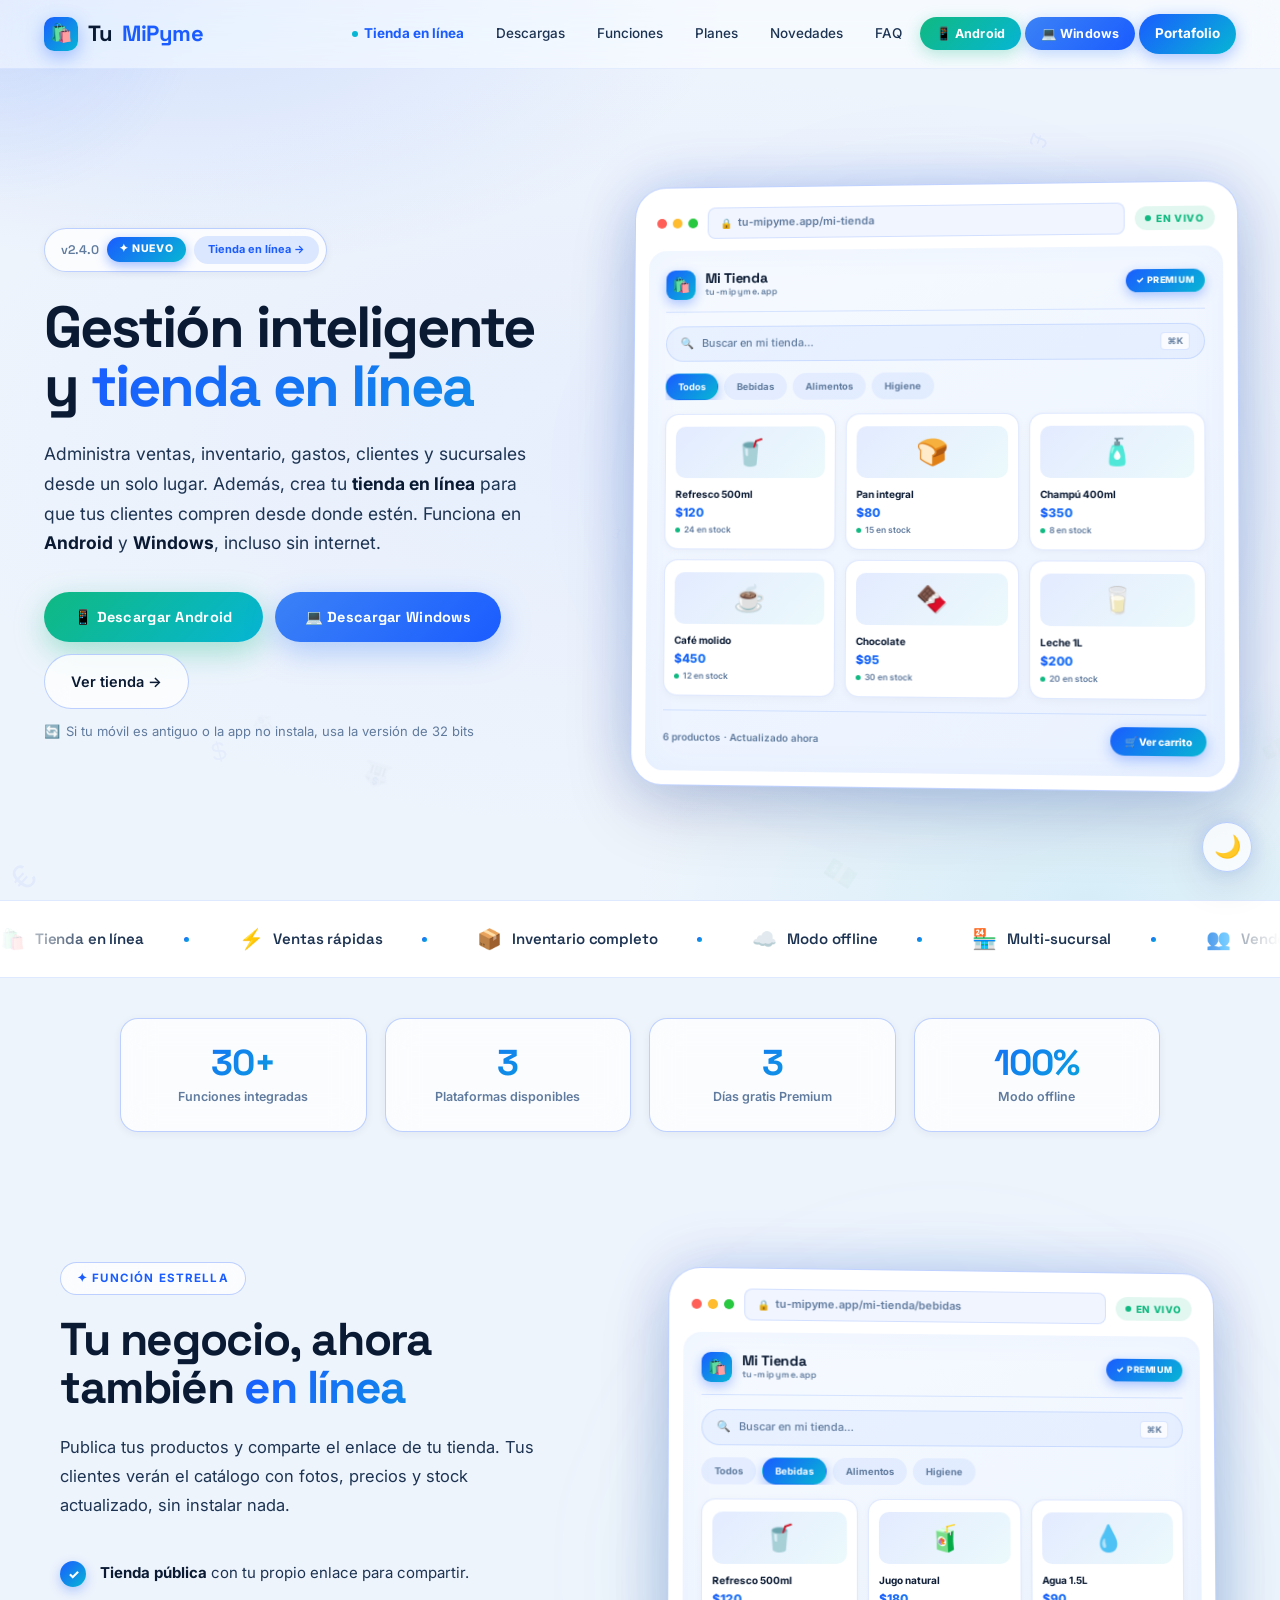
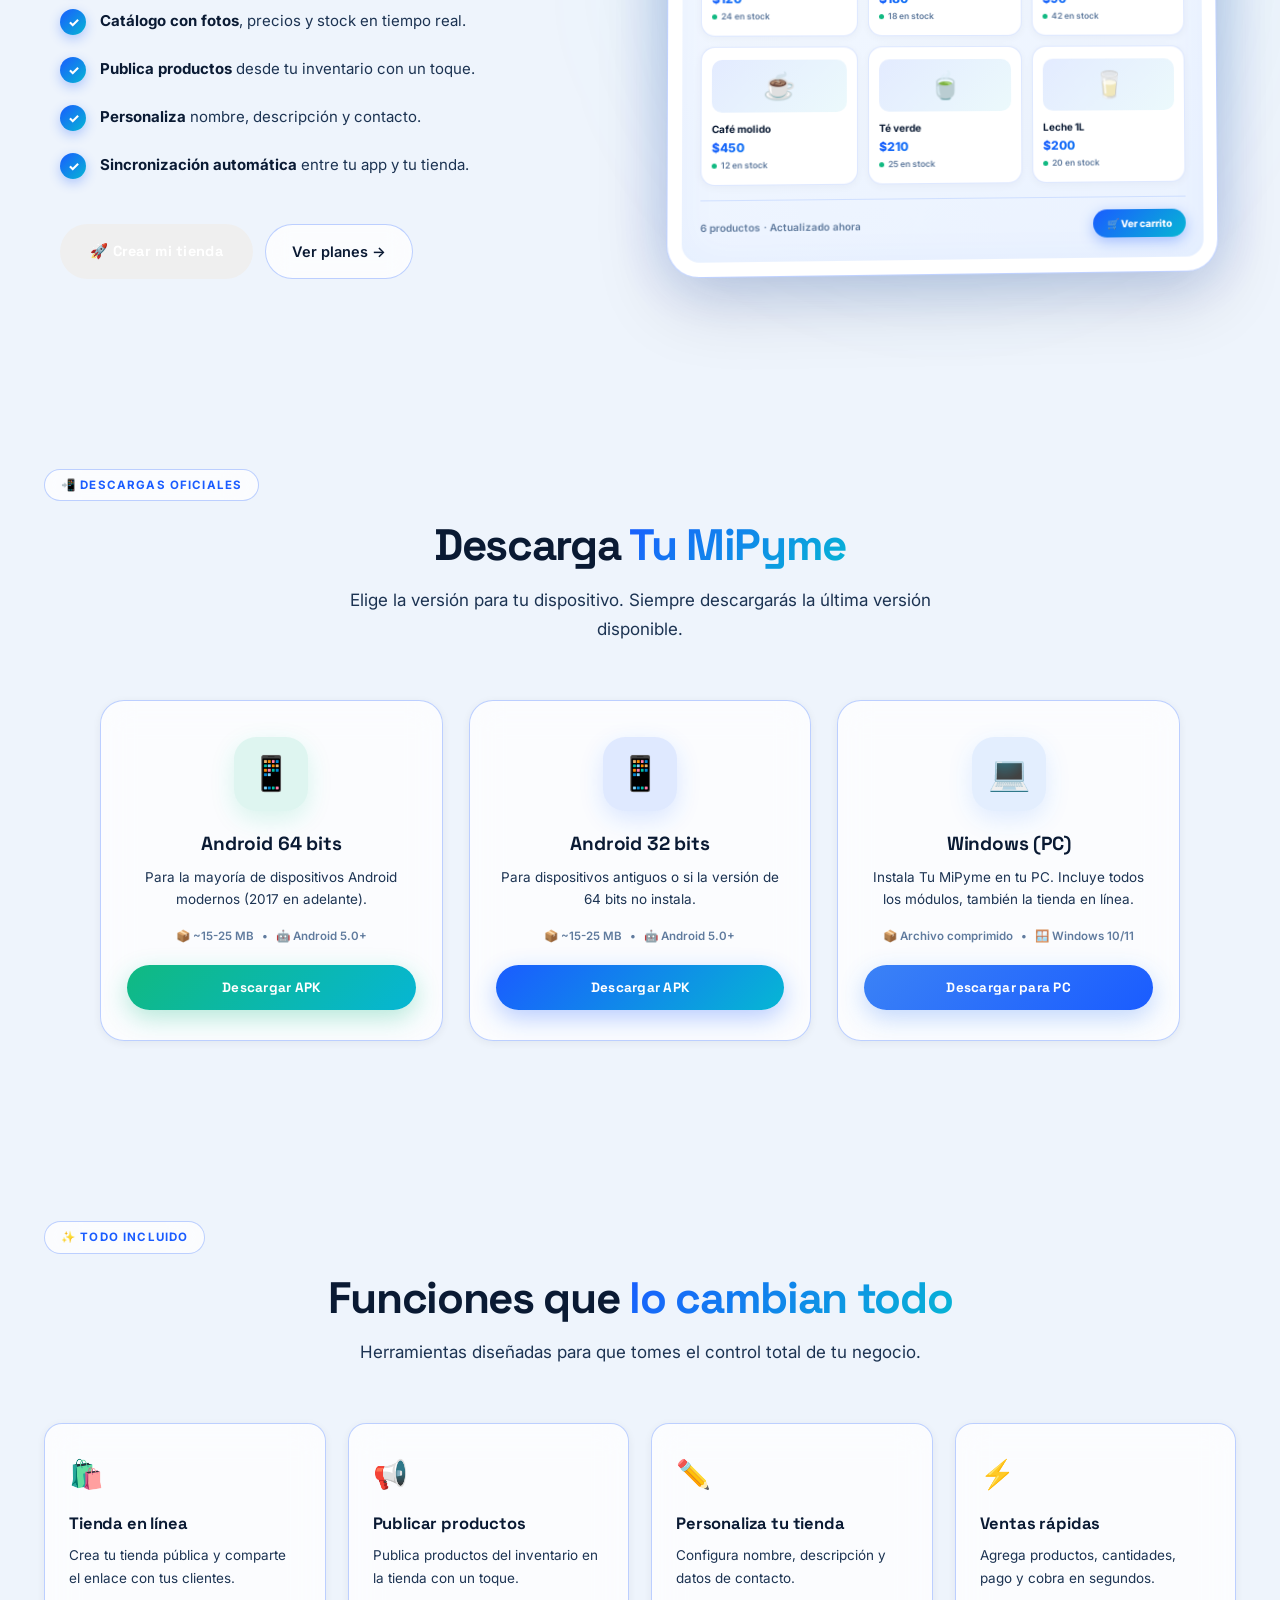
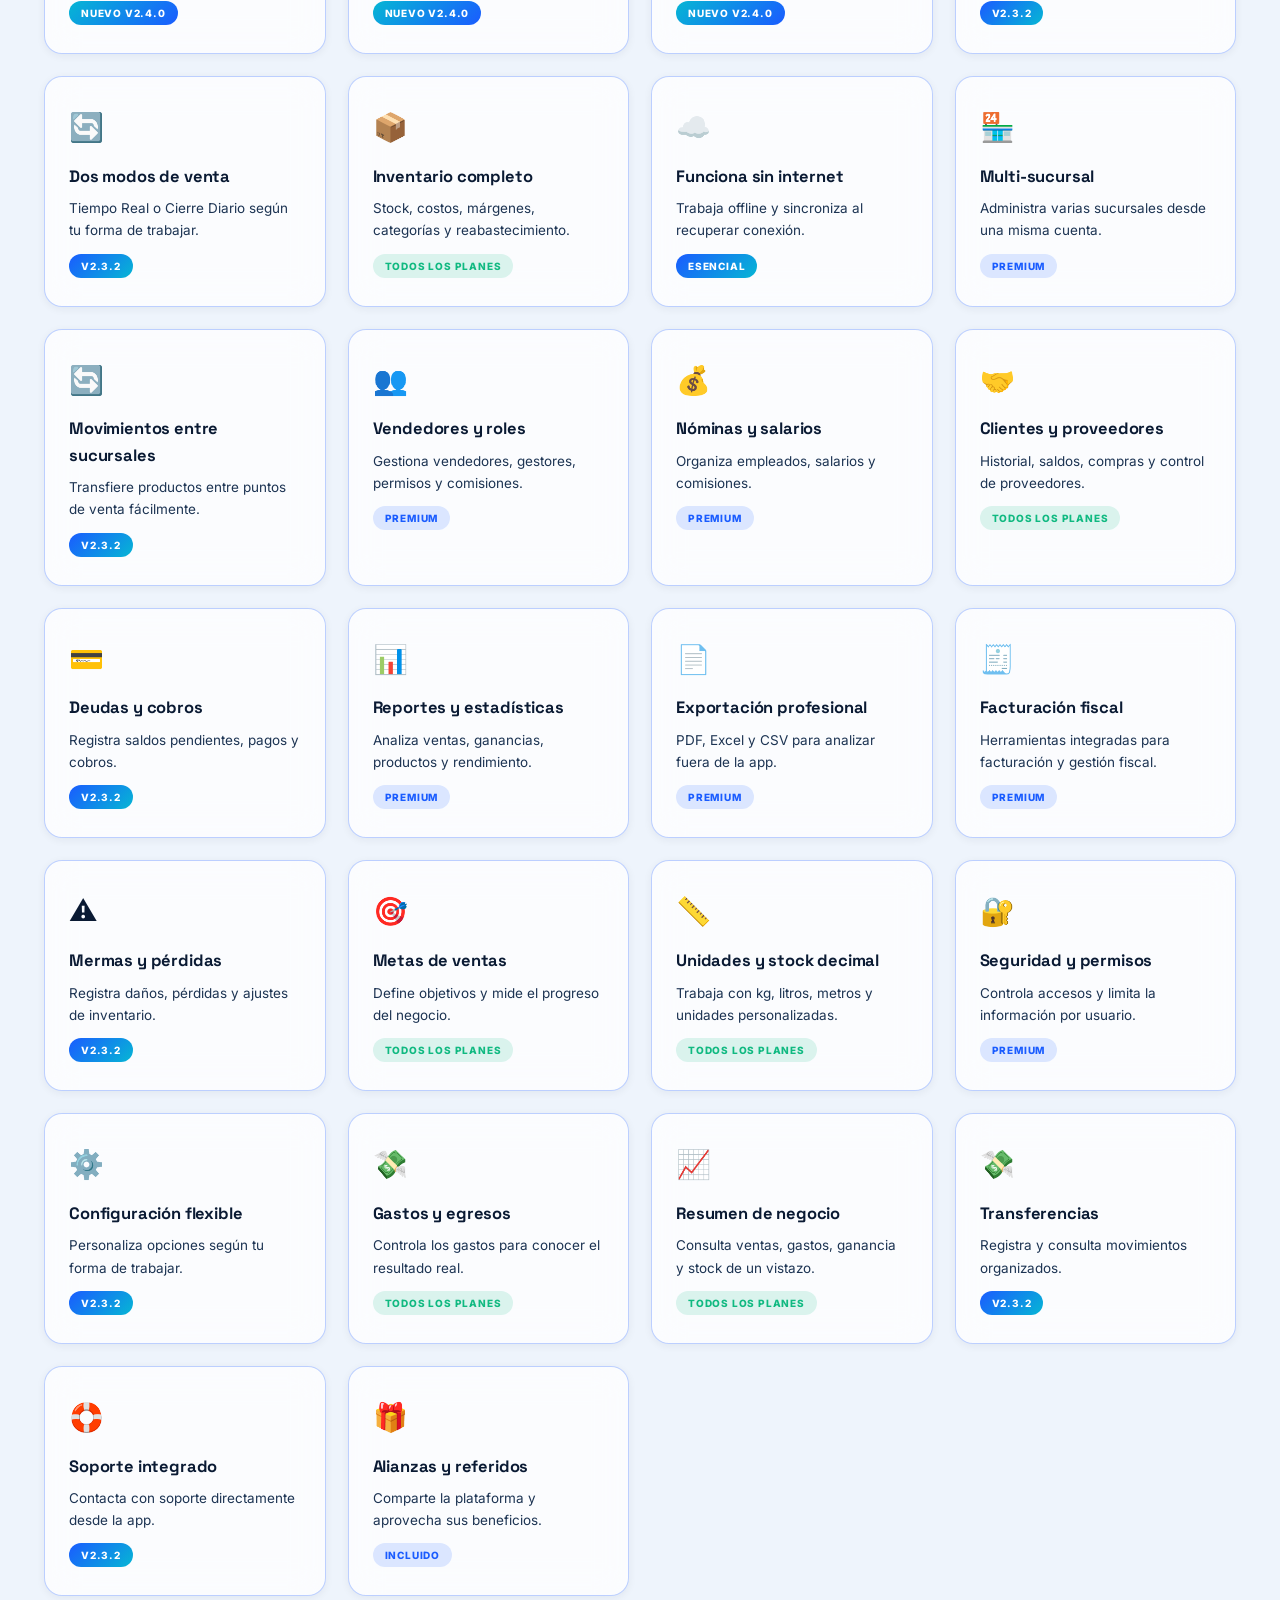
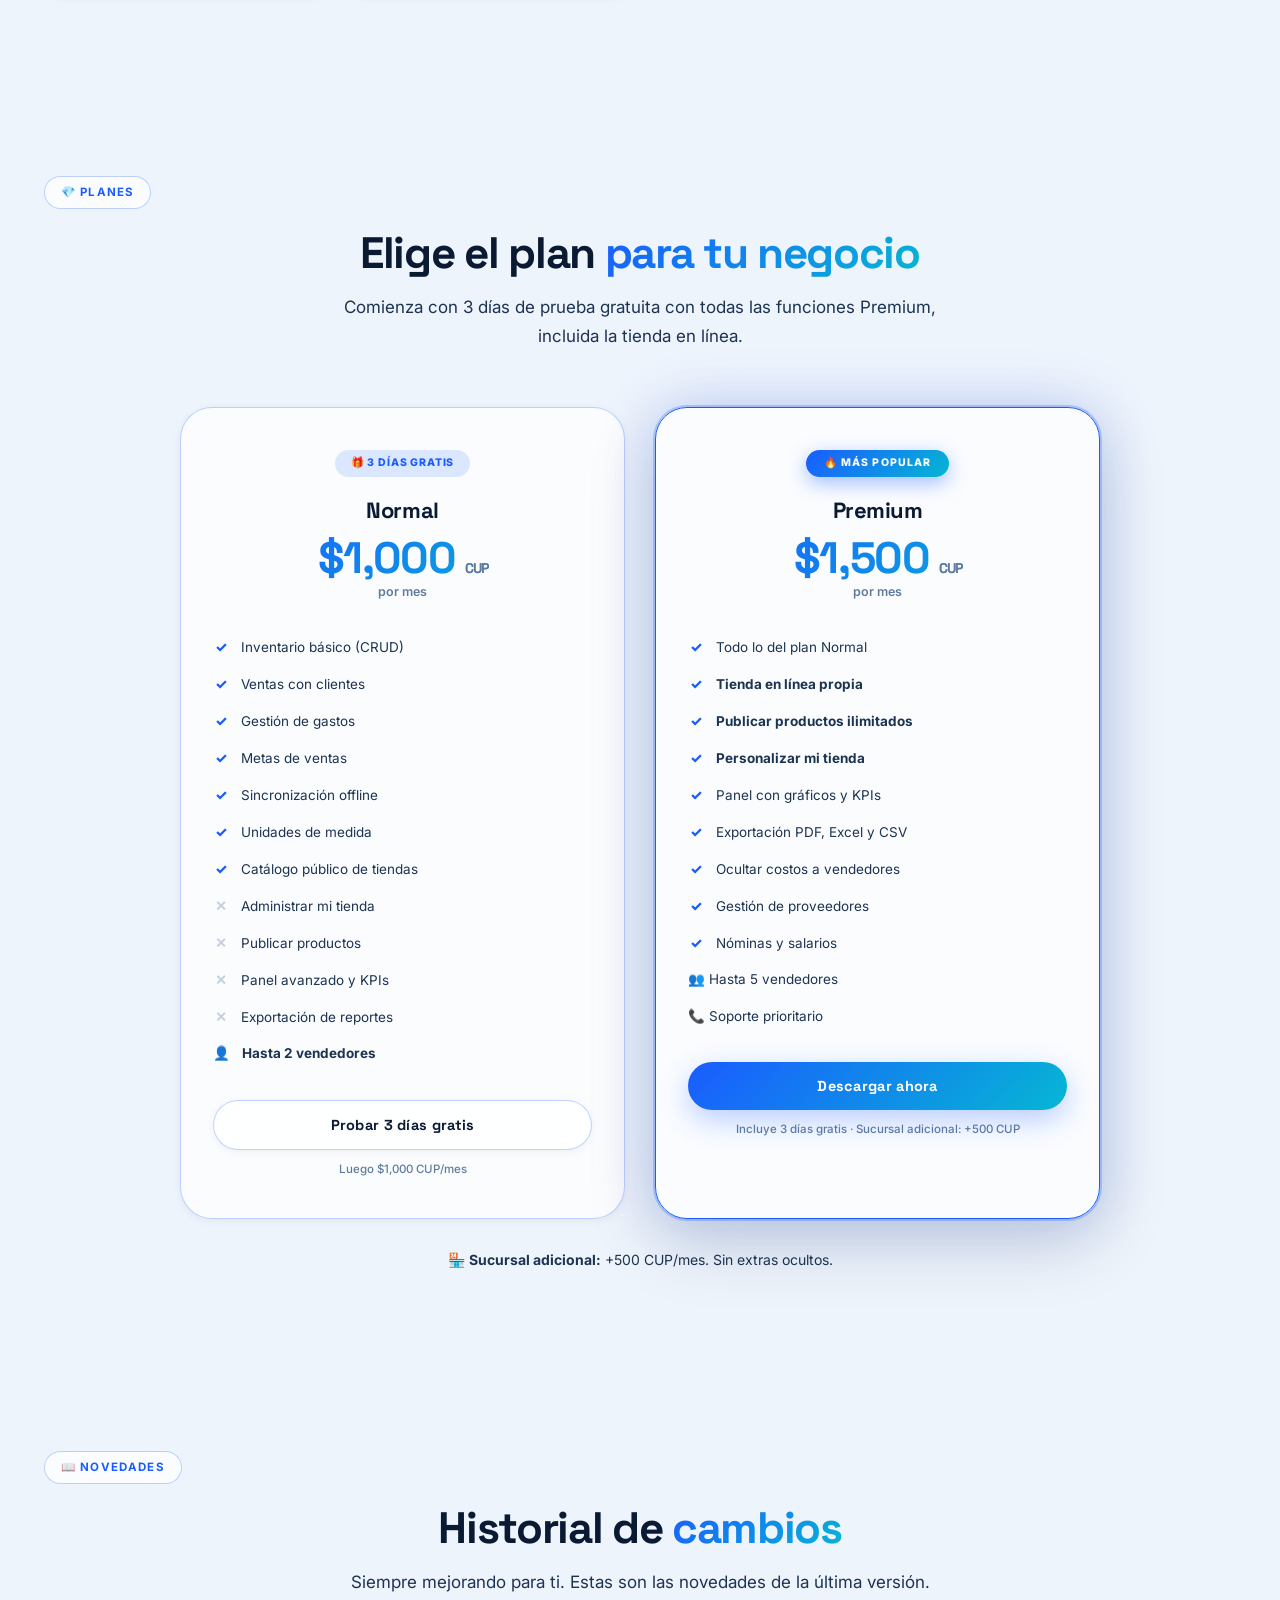
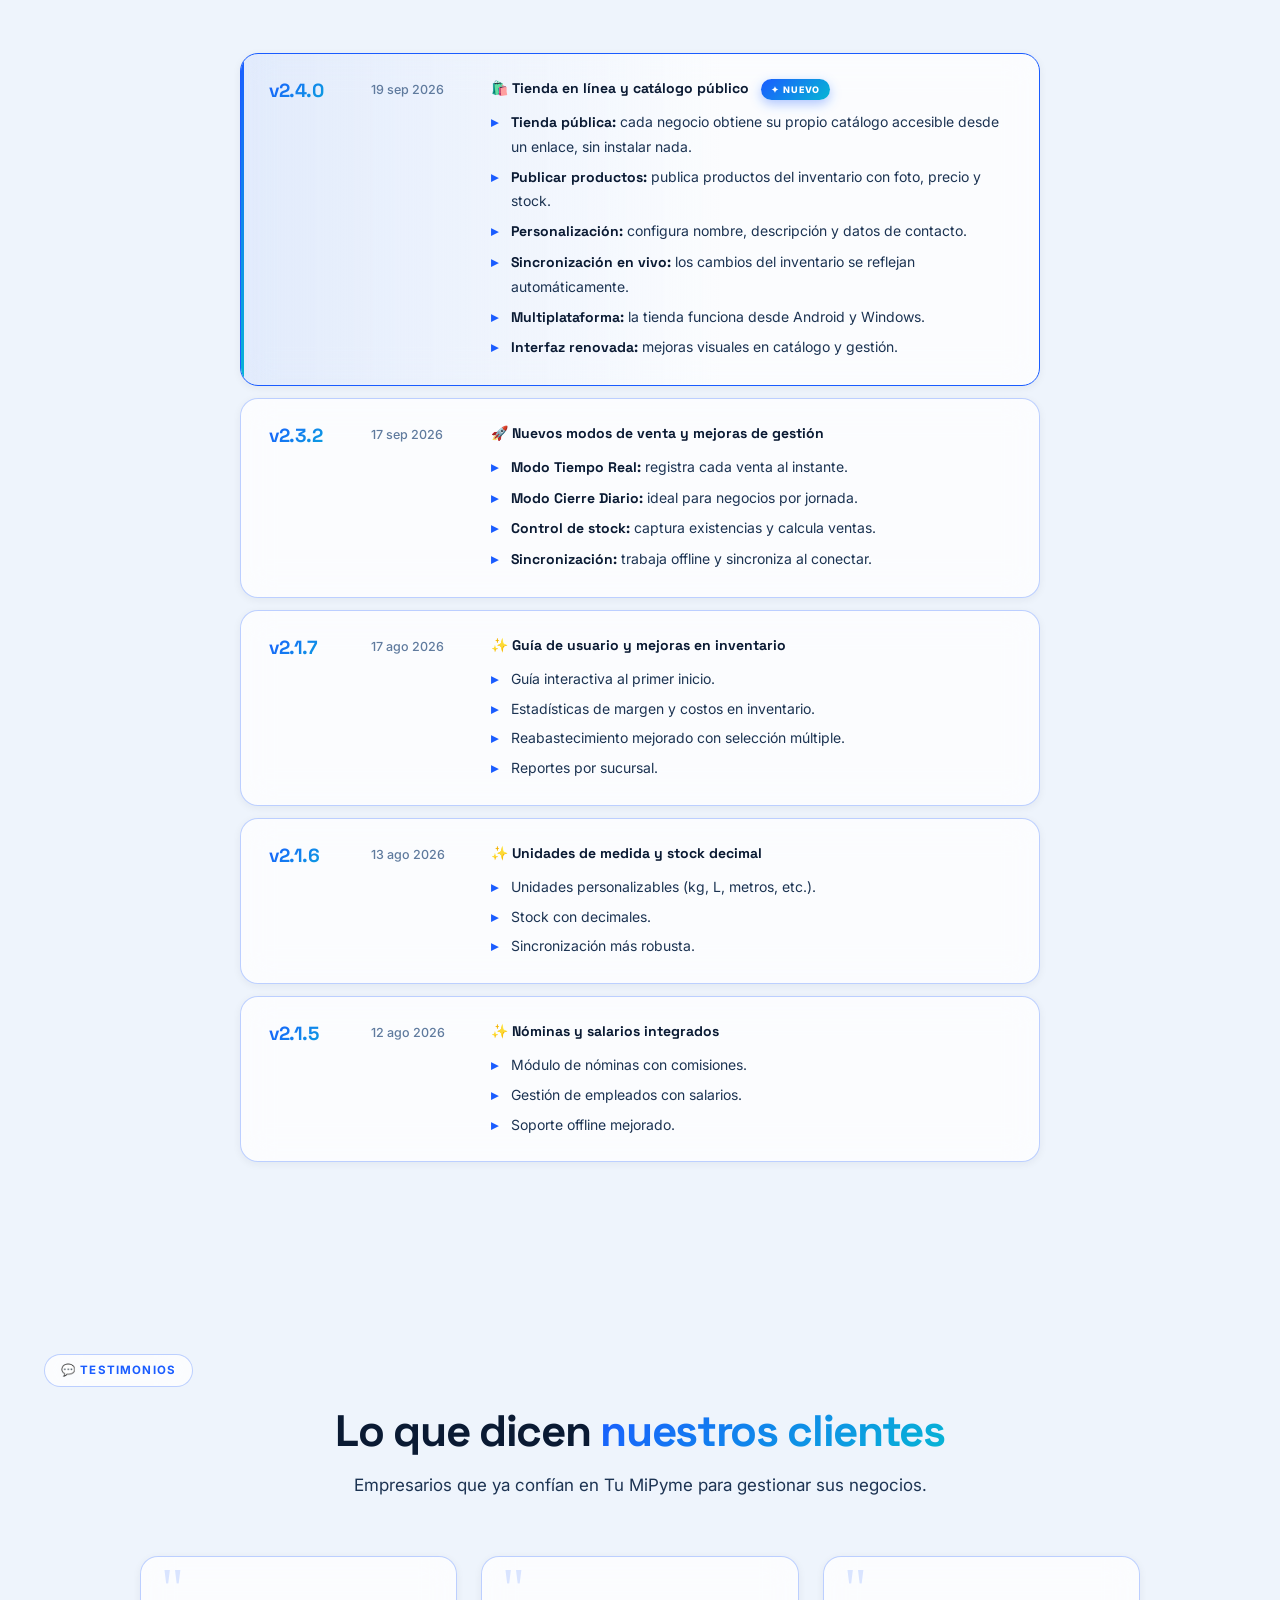
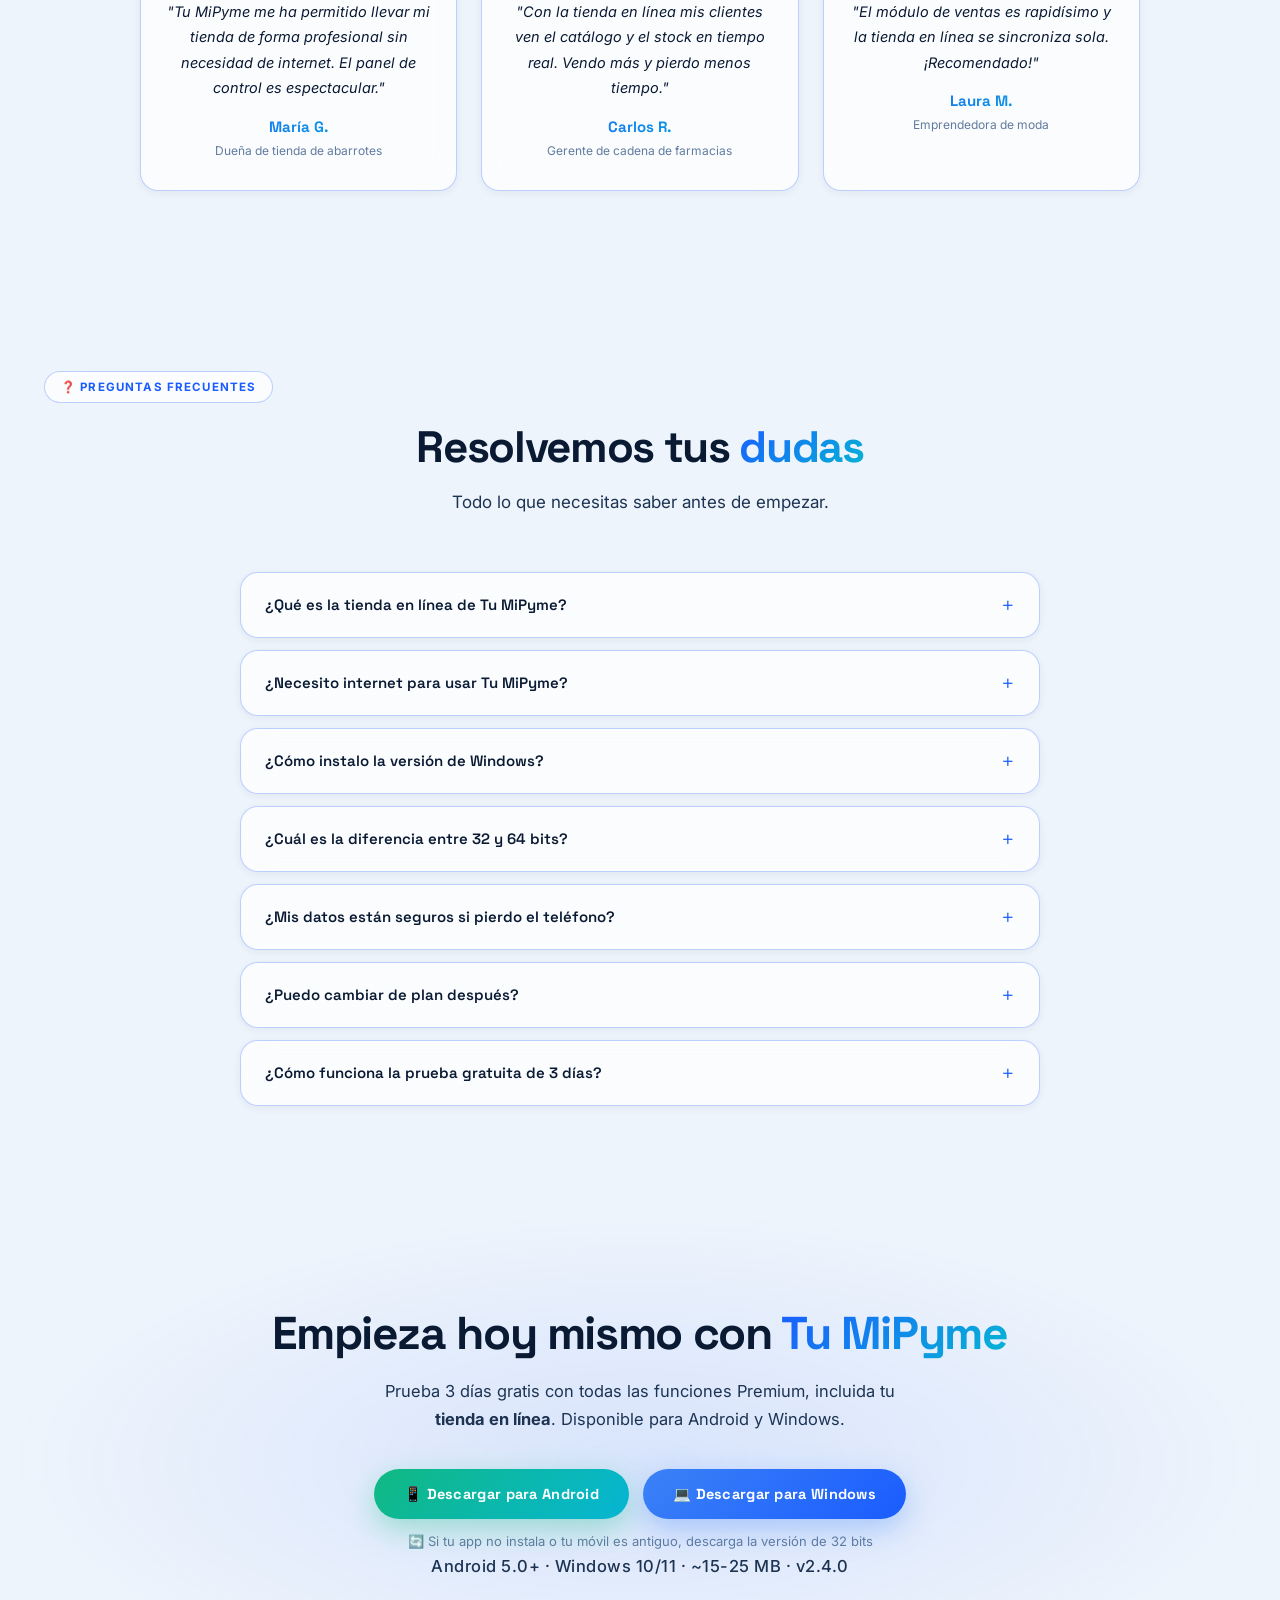
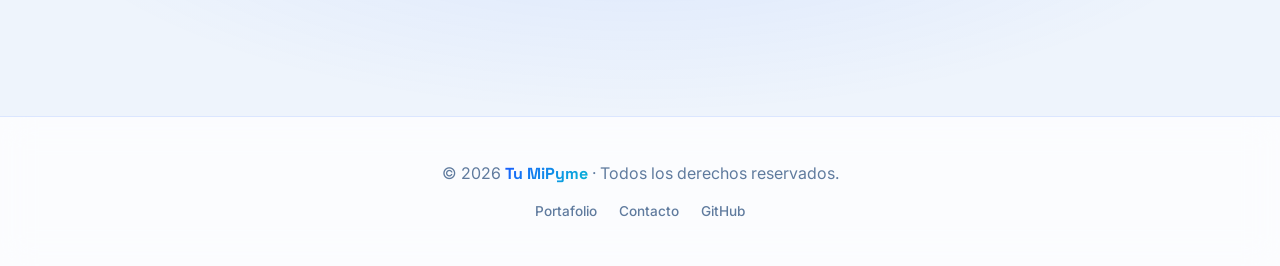
==== commit c19ab4ea: "especial edition" ====
--- a/index.html
+++ b/index.html
@@ -3,557 +3,515 @@
 <head>
     <meta charset="UTF-8" />
     <meta name="viewport" content="width=device-width, initial-scale=1.0" />
-    <title>Tu MiPyme · Edición Especial · Gestión + Tienda en Línea</title>
-    <meta name="description" content="Tu MiPyme v2.4.0 Edición Especial: gestión completa para tu negocio y tienda en línea pública. Disponible para Android y Windows." />
-    <meta name="theme-color" content="#8b5cf6" />
+    <title>Tu MiPyme · Gestión inteligente y tienda en línea para tu negocio</title>
+    <meta name="description" content="Tu MiPyme v2.4.0: gestiona tu negocio completo y crea tu tienda en línea. Disponible para Android y Windows. Funciona sin internet." />
+    <meta name="theme-color" content="#1a5cff" />
     <link rel="preconnect" href="https://fonts.googleapis.com" />
     <link rel="preconnect" href="https://fonts.gstatic.com" crossorigin />
-    <link href="https://fonts.googleapis.com/css2?family=Inter:opsz,wght@14..32,300;14..32,400;14..32,500;14..32,600;14..32,700;14..32,800;14..32,900&family=Space+Grotesk:wght@400;500;600;700&display=swap" rel="stylesheet" />
+    <link href="https://fonts.googleapis.com/css2?family=Inter:opsz,wght@14..32,400;14..32,500;14..32,600;14..32,700;14..32,800;14..32,900&family=Space+Grotesk:wght@500;600;700&display=swap" rel="stylesheet" />
     <style>
         /* ============================================================
-           EDICIÓN ESPECIAL · NEBULA STORE
-           Paleta púrpura / fucsia / cyan · Aurora animada
+           VARIABLES · Azul · Cyan · Limpio y coherente
            ============================================================ */
         :root {
-            --bg-1: #faf5ff;
-            --bg-2: #f3e8ff;
-            --bg-3: #ede9fe;
-            --card: rgba(255, 255, 255, 0.55);
-            --card-hover: rgba(255, 255, 255, 0.78);
-            --card-solid: #ffffff;
-
-            --text-primary: #1a0b2e;
-            --text-secondary: #4c1d95;
-            --text-muted: #7e6ba8;
-
-            --violet: #8b5cf6;
-            --violet-dark: #6d28d9;
-            --violet-light: #ddd6fe;
-            --fuchsia: #d946ef;
-            --pink: #ec4899;
-            --cyan: #06b6d4;
-            --amber: #f59e0b;
-            --emerald: #10b981;
-
-            --grad-brand: linear-gradient(135deg, #8b5cf6 0%, #d946ef 50%, #ec4899 100%);
-            --grad-store: linear-gradient(135deg, #d946ef 0%, #ec4899 50%, #f43f5e 100%);
-            --grad-cyan: linear-gradient(135deg, #22d3ee 0%, #8b5cf6 100%);
+            --bg-base: #eef4fc;
+            --bg-soft: #e3ecf9;
+            --bg-card: rgba(255, 255, 255, 0.75);
+            --bg-card-solid: #ffffff;
+            --bg-glass: rgba(255, 255, 255, 0.55);
+
+            --text-primary: #0a1a33;
+            --text-secondary: #1c3352;
+            --text-muted: #607b9e;
+
+            --accent: #1a5cff;
+            --accent-dark: #0d47b3;
+            --accent-2: #06b6d4;
+            --accent-3: #0ea5e9;
+            --accent-soft: #dbe6ff;
+
+            --success: #10b981;
+            --warning: #f59e0b;
+            --danger: #ef4444;
+
+            --grad-brand: linear-gradient(135deg, #1a5cff 0%, #06b6d4 100%);
+            --grad-cyan: linear-gradient(135deg, #06b6d4 0%, #1a5cff 100%);
             --grad-android: linear-gradient(135deg, #10b981 0%, #06b6d4 100%);
-            --grad-windows: linear-gradient(135deg, #3b82f6 0%, #06b6d4 100%);
-
-            --border: rgba(139, 92, 246, 0.18);
-            --border-strong: rgba(139, 92, 246, 0.35);
-            --glow-violet: 0 0 60px rgba(139, 92, 246, 0.35);
-            --glow-pink: 0 0 60px rgba(236, 72, 153, 0.35);
-
-            --shadow-sm: 0 4px 16px rgba(76, 29, 149, 0.08);
-            --shadow-md: 0 12px 40px rgba(76, 29, 149, 0.14);
-            --shadow-lg: 0 24px 80px rgba(76, 29, 149, 0.22);
-            --shadow-xl: 0 32px 100px rgba(76, 29, 149, 0.3);
-
-            --radius: 20px;
-            --radius-lg: 28px;
-            --radius-xl: 36px;
+            --grad-windows: linear-gradient(135deg, #3b82f6 0%, #1a5cff 100%);
+            --grad-soft: linear-gradient(135deg, #dbe6ff 0%, #cffafe 100%);
+
+            --border: rgba(26, 92, 255, 0.14);
+            --border-strong: rgba(26, 92, 255, 0.28);
+
+            --shadow-xs: 0 2px 8px rgba(10, 26, 51, 0.06);
+            --shadow-sm: 0 6px 20px rgba(10, 26, 51, 0.08);
+            --shadow-md: 0 12px 40px rgba(10, 26, 51, 0.12);
+            --shadow-lg: 0 24px 70px rgba(10, 26, 51, 0.16);
+            --shadow-glow: 0 20px 60px rgba(26, 92, 255, 0.25);
+
+            --radius-sm: 12px;
+            --radius: 18px;
+            --radius-lg: 24px;
+            --radius-xl: 32px;
 
             --font-sans: 'Inter', -apple-system, BlinkMacSystemFont, sans-serif;
             --font-display: 'Space Grotesk', 'Inter', sans-serif;
-
-            --particle-opacity: 0.35;
-            --aurora-opacity: 0.6;
-        }
-
+        }
+
+        /* Tema oscuro: azul profundo elegante (solo por toggle manual) */
         [data-theme="dark"] {
-            --bg-1: #0a0417;
-            --bg-2: #1a0b2e;
-            --bg-3: #2d1b4e;
-            --card: rgba(255, 255, 255, 0.05);
-            --card-hover: rgba(255, 255, 255, 0.09);
-            --card-solid: #1a0b2e;
-
-            --text-primary: #f5f3ff;
-            --text-secondary: #c4b5fd;
-            --text-muted: #8b7fb8;
-
-            --violet: #a78bfa;
-            --violet-dark: #8b5cf6;
-            --violet-light: #2d1b4e;
-            --fuchsia: #e879f9;
-            --pink: #f472b6;
-            --cyan: #22d3ee;
-
-            --border: rgba(167, 139, 250, 0.2);
-            --border-strong: rgba(167, 139, 250, 0.4);
-            --glow-violet: 0 0 80px rgba(167, 139, 250, 0.4);
-            --glow-pink: 0 0 80px rgba(244, 114, 182, 0.35);
-
-            --shadow-sm: 0 4px 16px rgba(0, 0, 0, 0.4);
+            --bg-base: #0a1628;
+            --bg-soft: #0f1f3a;
+            --bg-card: rgba(255, 255, 255, 0.06);
+            --bg-card-solid: #122340;
+            --bg-glass: rgba(10, 22, 40, 0.55);
+
+            --text-primary: #eef4fc;
+            --text-secondary: #b8cbe8;
+            --text-muted: #7d95b6;
+
+            --accent: #4a8bff;
+            --accent-dark: #1a5cff;
+            --accent-2: #22d3ee;
+            --accent-3: #38bdf8;
+            --accent-soft: #1a2d52;
+
+            --border: rgba(74, 139, 255, 0.18);
+            --border-strong: rgba(74, 139, 255, 0.35);
+
+            --shadow-xs: 0 2px 8px rgba(0, 0, 0, 0.3);
+            --shadow-sm: 0 6px 20px rgba(0, 0, 0, 0.4);
             --shadow-md: 0 12px 40px rgba(0, 0, 0, 0.5);
-            --shadow-lg: 0 24px 80px rgba(0, 0, 0, 0.6);
-            --shadow-xl: 0 32px 100px rgba(0, 0, 0, 0.7);
-
-            --particle-opacity: 0.28;
-            --aurora-opacity: 0.75;
+            --shadow-lg: 0 24px 70px rgba(0, 0, 0, 0.6);
+            --shadow-glow: 0 20px 60px rgba(74, 139, 255, 0.35);
         }
 
         /* ============================================================
            RESET
            ============================================================ */
         * { margin: 0; padding: 0; box-sizing: border-box; }
-        html { scroll-behavior: smooth; -webkit-font-smoothing: antialiased; }
+        html { scroll-behavior: smooth; -webkit-font-smoothing: antialiased; -moz-osx-font-smoothing: grayscale; }
 
         body {
             font-family: var(--font-sans);
-            background: var(--bg-1);
+            background: var(--bg-base);
             color: var(--text-primary);
             line-height: 1.6;
             overflow-x: hidden;
             min-height: 100vh;
-            transition: background 0.6s, color 0.4s;
+            transition: background 0.5s ease, color 0.3s ease;
             position: relative;
         }
 
-        /* Fondo aurora animado */
+        /* Fondo decorativo suave */
         body::before {
             content: '';
             position: fixed;
-            inset: -50%;
+            inset: 0;
             z-index: -2;
             background:
-                radial-gradient(circle at 20% 20%, rgba(139, 92, 246, var(--aurora-opacity)) 0%, transparent 40%),
-                radial-gradient(circle at 80% 30%, rgba(217, 70, 239, var(--aurora-opacity)) 0%, transparent 40%),
-                radial-gradient(circle at 50% 80%, rgba(34, 211, 238, var(--aurora-opacity)) 0%, transparent 40%),
-                radial-gradient(circle at 15% 70%, rgba(236, 72, 153, var(--aurora-opacity)) 0%, transparent 40%);
-            background-color: var(--bg-1);
-            animation: aurora 24s ease-in-out infinite alternate;
-            filter: blur(80px) saturate(1.3);
-        }
-
+                radial-gradient(ellipse 70% 50% at 15% 0%, rgba(26, 92, 255, 0.12), transparent 60%),
+                radial-gradient(ellipse 60% 45% at 85% 100%, rgba(6, 182, 212, 0.10), transparent 60%),
+                radial-gradient(ellipse 80% 60% at 50% 50%, rgba(219, 230, 255, 0.4), transparent 70%),
+                var(--bg-base);
+            pointer-events: none;
+        }
         [data-theme="dark"] body::before {
-            filter: blur(100px) saturate(1.5);
-        }
-
-        @keyframes aurora {
-            0%   { transform: rotate(0deg) scale(1); }
-            50%  { transform: rotate(180deg) scale(1.15); }
-            100% { transform: rotate(360deg) scale(1); }
-        }
-
-        /* Grano de fondo sutil */
-        body::after {
-            content: '';
+            background:
+                radial-gradient(ellipse 70% 50% at 15% 0%, rgba(26, 92, 255, 0.22), transparent 60%),
+                radial-gradient(ellipse 60% 45% at 85% 100%, rgba(6, 182, 212, 0.16), transparent 60%),
+                radial-gradient(ellipse 80% 60% at 50% 50%, rgba(15, 31, 58, 0.8), transparent 70%),
+                var(--bg-base);
+        }
+
+        a { color: inherit; text-decoration: none; }
+
+        .container {
+            max-width: 1240px;
+            margin: 0 auto;
+            padding: 0 24px;
+            position: relative;
+            z-index: 2;
+            width: 100%;
+        }
+
+        /* ===== Canvas partículas ===== */
+        #money-canvas {
             position: fixed;
             inset: 0;
-            z-index: -1;
+            width: 100%;
+            height: 100%;
+            z-index: 0;
             pointer-events: none;
-            opacity: 0.025;
-            background-image: url("data:image/svg+xml,%3Csvg viewBox='0 0 200 200' xmlns='http://www.w3.org/2000/svg'%3E%3Cfilter id='n'%3E%3CfeTurbulence type='fractalNoise' baseFrequency='0.9'/%3E%3C/filter%3E%3Crect width='100%25' height='100%25' filter='url(%23n)'/%3E%3C/svg%3E");
-        }
-
-        a { color: inherit; text-decoration: none; }
-        .container { max-width: 1240px; margin: 0 auto; padding: 0 24px; position: relative; z-index: 2; }
-
-        /* ===== Canvas de partículas ===== */
-        #money-canvas {
-            position: fixed; inset: 0; width: 100%; height: 100%;
-            z-index: 0; pointer-events: none;
-            opacity: var(--particle-opacity);
-        }
-
-        /* ===== Cursor spotlight ===== */
+            opacity: 0.35;
+        }
+        [data-theme="dark"] #money-canvas { opacity: 0.25; }
+
+        /* ===== Cursor glow ===== */
         .cursor-glow {
             position: fixed;
-            width: 500px;
-            height: 500px;
+            width: 480px;
+            height: 480px;
             border-radius: 50%;
             pointer-events: none;
             z-index: 1;
-            background: radial-gradient(circle, rgba(217, 70, 239, 0.12), transparent 65%);
+            background: radial-gradient(circle, rgba(26, 92, 255, 0.10), transparent 60%);
             transform: translate(-50%, -50%);
             transition: opacity 0.4s;
             opacity: 0;
-            mix-blend-mode: screen;
         }
         [data-theme="dark"] .cursor-glow {
-            background: radial-gradient(circle, rgba(167, 139, 250, 0.18), transparent 65%);
-        }
-        @media (min-width: 1025px) { .cursor-glow { opacity: 1; } }
-
-        /* ===== Edición especial badge flotante ===== */
-        .special-edition-badge {
+            background: radial-gradient(circle, rgba(74, 139, 255, 0.14), transparent 60%);
+        }
+        @media (hover: hover) and (pointer: fine) {
+            .cursor-glow { opacity: 1; }
+        }
+
+        /* ===== Botón tema ===== */
+        .theme-toggle {
             position: fixed;
-            top: 88px;
-            right: 24px;
-            z-index: 900;
-            background: var(--grad-brand);
-            color: #fff;
-            font-family: var(--font-display);
-            font-weight: 700;
-            font-size: 11px;
-            letter-spacing: 0.15em;
-            padding: 8px 16px;
-            border-radius: 50px;
-            box-shadow: 0 8px 30px rgba(217, 70, 239, 0.5), inset 0 0 20px rgba(255, 255, 255, 0.15);
-            display: flex;
-            align-items: center;
-            gap: 6px;
-            animation: specialPulse 3s ease-in-out infinite;
-        }
-        .special-edition-badge .star {
-            font-size: 13px;
-            animation: spin 6s linear infinite;
-            display: inline-block;
-        }
-        @keyframes spin { to { transform: rotate(360deg); } }
-        @keyframes specialPulse {
-            0%, 100% { box-shadow: 0 8px 30px rgba(217, 70, 239, 0.5), inset 0 0 20px rgba(255, 255, 255, 0.15); }
-            50% { box-shadow: 0 8px 40px rgba(217, 70, 239, 0.85), inset 0 0 25px rgba(255, 255, 255, 0.25); }
-        }
-
-        @media (max-width: 700px) {
-            .special-edition-badge {
-                top: auto; bottom: 88px; right: 16px;
-                font-size: 10px; padding: 6px 12px;
-            }
-        }
-
-        /* ===== Botón de tema ===== */
-        .theme-toggle {
-            position: fixed; bottom: 28px; right: 28px; z-index: 999;
-            width: 52px; height: 52px; border-radius: 50%;
-            background: var(--card);
-            backdrop-filter: blur(20px) saturate(1.5);
-            -webkit-backdrop-filter: blur(20px) saturate(1.5);
+            bottom: 28px;
+            right: 28px;
+            z-index: 999;
+            width: 50px;
+            height: 50px;
+            border-radius: 50%;
+            background: var(--bg-card);
+            backdrop-filter: blur(16px);
+            -webkit-backdrop-filter: blur(16px);
             border: 1px solid var(--border-strong);
-            color: var(--text-primary); font-size: 22px; cursor: pointer;
-            box-shadow: var(--shadow-md), var(--glow-violet);
+            color: var(--text-primary);
+            font-size: 22px;
+            cursor: pointer;
+            box-shadow: var(--shadow-md), 0 0 20px rgba(26, 92, 255, 0.15);
             transition: all 0.35s cubic-bezier(0.34, 1.56, 0.64, 1);
-            display: flex; align-items: center; justify-content: center;
+            display: flex;
+            align-items: center;
+            justify-content: center;
         }
         .theme-toggle:hover {
-            transform: scale(1.12) rotate(10deg);
-            border-color: var(--fuchsia);
-            box-shadow: var(--shadow-lg), 0 0 50px var(--fuchsia);
+            transform: scale(1.1) rotate(8deg);
+            border-color: var(--accent);
+            box-shadow: var(--shadow-lg), 0 0 40px rgba(26, 92, 255, 0.35);
         }
 
         /* ============================================================
            HEADER
            ============================================================ */
         header {
-            position: fixed; top: 0; left: 0; width: 100%; padding: 14px 0; z-index: 1000;
-            background: rgba(255, 255, 255, 0.35);
-            backdrop-filter: blur(24px) saturate(1.8);
-            -webkit-backdrop-filter: blur(24px) saturate(1.8);
-            border-bottom: 1px solid rgba(255, 255, 255, 0.15);
-            transition: background 0.4s, box-shadow 0.4s, padding 0.3s;
+            position: fixed;
+            top: 0;
+            left: 0;
+            right: 0;
+            padding: 14px 0;
+            z-index: 1000;
+            background: rgba(255, 255, 255, 0.5);
+            backdrop-filter: blur(20px) saturate(1.6);
+            -webkit-backdrop-filter: blur(20px) saturate(1.6);
+            border-bottom: 1px solid rgba(26, 92, 255, 0.08);
+            transition: all 0.35s ease;
         }
         [data-theme="dark"] header {
-            background: rgba(10, 4, 23, 0.35);
-            border-bottom: 1px solid rgba(255, 255, 255, 0.05);
+            background: rgba(10, 22, 40, 0.5);
+            border-bottom: 1px solid rgba(74, 139, 255, 0.08);
         }
         header.scrolled {
-            background: rgba(255, 255, 255, 0.7);
-            box-shadow: 0 8px 40px rgba(76, 29, 149, 0.08);
+            background: rgba(255, 255, 255, 0.85);
+            box-shadow: 0 4px 30px rgba(10, 26, 51, 0.06);
             padding: 10px 0;
         }
         [data-theme="dark"] header.scrolled {
-            background: rgba(10, 4, 23, 0.75);
-            box-shadow: 0 8px 40px rgba(0, 0, 0, 0.4);
-        }
-        .header-inner { display: flex; align-items: center; justify-content: space-between; gap: 20px; }
-
+            background: rgba(10, 22, 40, 0.9);
+            box-shadow: 0 4px 30px rgba(0, 0, 0, 0.4);
+        }
+        .header-inner {
+            display: flex;
+            align-items: center;
+            justify-content: space-between;
+            gap: 20px;
+        }
         .logo {
+            display: flex;
+            align-items: center;
+            gap: 10px;
             font-family: var(--font-display);
-            font-weight: 800; font-size: 22px;
-            letter-spacing: -0.03em;
-            color: var(--text-primary);
-            display: flex; align-items: center; gap: 10px;
-            transition: transform 0.3s;
-        }
-        .logo:hover { transform: scale(1.03); }
+            font-weight: 700;
+            font-size: 22px;
+            letter-spacing: -0.02em;
+            transition: transform 0.3s ease;
+        }
+        .logo:hover { transform: scale(1.02); }
         .logo-mark {
-            width: 34px; height: 34px;
+            width: 34px;
+            height: 34px;
             border-radius: 10px;
             background: var(--grad-brand);
-            display: flex; align-items: center; justify-content: center;
+            display: flex;
+            align-items: center;
+            justify-content: center;
             font-size: 18px;
-            box-shadow: 0 6px 20px rgba(217, 70, 239, 0.4);
-            position: relative;
-            overflow: hidden;
-        }
-        .logo-mark::before {
-            content: '';
-            position: absolute;
-            inset: 0;
-            background: linear-gradient(120deg, transparent 30%, rgba(255,255,255,0.4) 50%, transparent 70%);
-            transform: translateX(-100%);
-            animation: logoShimmer 3s ease-in-out infinite;
-        }
-        @keyframes logoShimmer {
-            0%, 100% { transform: translateX(-100%); }
-            50% { transform: translateX(100%); }
-        }
-        .logo span { background: var(--grad-brand); -webkit-background-clip: text; background-clip: text; -webkit-text-fill-color: transparent; }
-
-        nav { display: flex; align-items: center; gap: 6px; flex-wrap: wrap; }
+            box-shadow: 0 6px 18px rgba(26, 92, 255, 0.35);
+        }
+        .logo span { color: var(--accent); }
+
+        nav {
+            display: flex;
+            align-items: center;
+            gap: 4px;
+            flex-wrap: wrap;
+        }
         nav > a {
-            font-size: 13px; font-weight: 500;
+            font-size: 13.5px;
+            font-weight: 500;
             color: var(--text-secondary);
             padding: 8px 14px;
             border-radius: 50px;
-            transition: all 0.3s;
+            transition: all 0.25s;
+        }
+        nav > a:hover {
+            color: var(--accent);
+            background: var(--accent-soft);
+        }
+        nav > a.store-link {
+            color: var(--accent);
+            font-weight: 700;
             position: relative;
         }
-        nav > a:hover {
-            color: var(--text-primary);
-            background: rgba(139, 92, 246, 0.1);
-        }
-        nav > a.store-link {
-            color: var(--fuchsia);
+        nav > a.store-link::before {
+            content: '';
+            position: absolute;
+            left: 6px;
+            top: 50%;
+            transform: translateY(-50%);
+            width: 6px;
+            height: 6px;
+            border-radius: 50%;
+            background: var(--accent-2);
+            animation: pulseDot 2s ease-in-out infinite;
+        }
+        nav > a.store-link { padding-left: 18px; }
+        @keyframes pulseDot {
+            0%, 100% { opacity: 1; transform: translateY(-50%) scale(1); }
+            50% { opacity: 0.4; transform: translateY(-50%) scale(0.7); }
+        }
+
+        .nav-btn {
+            padding: 9px 16px;
+            border-radius: 50px;
             font-weight: 700;
-        }
-        nav > a.store-link::before {
-            content: '●';
-            color: var(--fuchsia);
-            margin-right: 4px;
-            font-size: 8px;
-            animation: pulse-dot 2s ease-in-out infinite;
-            display: inline-block;
-        }
-        @keyframes pulse-dot {
-            0%, 100% { opacity: 1; transform: scale(1); }
-            50% { opacity: 0.5; transform: scale(0.7); }
-        }
-
-        .nav-download-android64, .nav-download-android32, .nav-download-windows {
-            padding: 8px 16px; border-radius: 50px;
-            font-weight: 700; font-size: 12px;
-            transition: all 0.3s cubic-bezier(0.34, 1.56, 0.64, 1);
-            border: none; cursor: pointer;
-            display: inline-flex; align-items: center; gap: 6px;
+            font-size: 12.5px;
+            border: none;
+            cursor: pointer;
+            display: inline-flex;
+            align-items: center;
+            gap: 6px;
             font-family: inherit;
             color: #fff;
-            position: relative;
-            overflow: hidden;
-        }
-        .nav-download-android64 { background: var(--grad-android); box-shadow: 0 4px 20px rgba(16, 185, 129, 0.35); }
-        .nav-download-windows { background: var(--grad-windows); box-shadow: 0 4px 20px rgba(59, 130, 246, 0.35); }
-        .nav-download-android32 {
-            background: var(--card);
-            border: 1px solid var(--border-strong);
-            color: var(--text-primary);
-            backdrop-filter: blur(10px);
-        }
-        .nav-download-android64:hover, .nav-download-windows:hover {
-            transform: translateY(-2px) scale(1.05);
-            box-shadow: 0 8px 30px currentColor;
-        }
-        .nav-download-android32:hover {
-            border-color: var(--fuchsia);
-            color: var(--fuchsia);
-            transform: translateY(-2px);
-        }
+            transition: all 0.3s cubic-bezier(0.34, 1.56, 0.64, 1);
+            letter-spacing: 0.01em;
+        }
+        .nav-btn.android { background: var(--grad-android); box-shadow: 0 4px 16px rgba(16, 185, 129, 0.3); }
+        .nav-btn.windows { background: var(--grad-windows); box-shadow: 0 4px 16px rgba(59, 130, 246, 0.3); }
+        .nav-btn:hover { transform: translateY(-2px); }
+        .nav-btn.android:hover { box-shadow: 0 8px 24px rgba(16, 185, 129, 0.45); }
+        .nav-btn.windows:hover { box-shadow: 0 8px 24px rgba(59, 130, 246, 0.45); }
 
         .nav-portfolio {
             background: var(--grad-brand) !important;
             color: #fff !important;
             font-weight: 700 !important;
-            box-shadow: 0 4px 20px rgba(217, 70, 239, 0.4) !important;
+            padding: 9px 16px !important;
+            box-shadow: 0 4px 16px rgba(26, 92, 255, 0.35) !important;
         }
         .nav-portfolio:hover {
-            transform: translateY(-2px) scale(1.05);
-            box-shadow: 0 8px 30px rgba(217, 70, 239, 0.6) !important;
+            transform: translateY(-2px);
+            box-shadow: 0 8px 24px rgba(26, 92, 255, 0.5) !important;
             background: var(--grad-brand) !important;
         }
 
         .menu-toggle {
-            display: none; background: none; border: none;
-            font-size: 26px; color: var(--text-primary);
-            cursor: pointer; padding: 6px 10px;
+            display: none;
+            background: none;
+            border: none;
+            font-size: 26px;
+            color: var(--text-primary);
+            cursor: pointer;
+            padding: 6px 10px;
             border-radius: 10px;
-        }
-        .menu-toggle:hover { background: rgba(139, 92, 246, 0.1); }
+            transition: background 0.2s;
+        }
+        .menu-toggle:hover { background: var(--accent-soft); }
 
         /* ============================================================
            HERO
            ============================================================ */
         .hero {
-            padding: 160px 0 100px;
+            padding: 150px 0 80px;
+            display: flex;
+            align-items: center;
+            position: relative;
             min-height: 100vh;
-            display: flex; align-items: center;
-            position: relative;
         }
         .hero-grid {
             display: grid;
-            grid-template-columns: 1.05fr 1fr;
-            gap: 60px; align-items: center;
-        }
-        .hero-content { animation: fadeUp 1s cubic-bezier(0.16, 1, 0.3, 1); }
+            grid-template-columns: 1fr 1.15fr;
+            gap: 56px;
+            align-items: center;
+            width: 100%;
+        }
+        .hero-content { animation: fadeUp 0.9s cubic-bezier(0.16, 1, 0.3, 1); }
         @keyframes fadeUp {
-            from { opacity: 0; transform: translateY(40px); }
+            from { opacity: 0; transform: translateY(30px); }
             to { opacity: 1; transform: translateY(0); }
         }
 
         .hero-badge {
-            display: inline-flex; align-items: center; gap: 10px;
-            background: var(--card);
-            backdrop-filter: blur(20px) saturate(1.5);
-            -webkit-backdrop-filter: blur(20px) saturate(1.5);
+            display: inline-flex;
+            align-items: center;
+            gap: 8px;
+            background: var(--bg-card);
+            backdrop-filter: blur(16px);
             color: var(--text-primary);
-            font-weight: 600; font-size: 13px;
-            padding: 8px 8px 8px 16px;
+            font-weight: 600;
+            font-size: 12.5px;
+            padding: 7px 7px 7px 16px;
             border-radius: 50px;
-            margin-bottom: 30px;
+            margin-bottom: 26px;
             border: 1px solid var(--border-strong);
-            box-shadow: var(--shadow-sm);
-            animation: floatIn 0.8s cubic-bezier(0.16, 1, 0.3, 1);
-        }
-        @keyframes floatIn {
-            from { opacity: 0; transform: translateY(20px); }
-            to { opacity: 1; transform: translateY(0); }
+            box-shadow: var(--shadow-xs);
         }
         .hero-badge .version {
             color: var(--text-muted);
+            font-weight: 600;
             font-family: var(--font-display);
-            font-weight: 700;
-            font-size: 12px;
         }
         .hero-badge .new-pill {
-            background: var(--grad-store);
+            background: var(--grad-brand);
             color: #fff;
-            padding: 5px 12px;
+            padding: 4px 12px;
             border-radius: 50px;
-            font-size: 10px;
+            font-size: 10.5px;
             font-weight: 800;
             letter-spacing: 0.08em;
-            box-shadow: 0 4px 14px rgba(217, 70, 239, 0.5);
+            box-shadow: 0 4px 12px rgba(26, 92, 255, 0.4);
             animation: badgePulse 2.4s ease-in-out infinite;
         }
         @keyframes badgePulse {
-            0%, 100% { box-shadow: 0 4px 14px rgba(217, 70, 239, 0.5); }
-            50% { box-shadow: 0 4px 22px rgba(217, 70, 239, 0.9); }
+            0%, 100% { box-shadow: 0 4px 12px rgba(26, 92, 255, 0.4); }
+            50% { box-shadow: 0 4px 20px rgba(26, 92, 255, 0.75); }
         }
         .hero-badge .whats-new {
-            color: var(--text-primary);
-            background: rgba(139, 92, 246, 0.1);
+            color: var(--accent);
+            background: var(--accent-soft);
             padding: 5px 14px;
             border-radius: 30px;
             font-size: 11px;
             font-weight: 700;
             transition: all 0.3s;
-            border: 1px solid transparent;
-            display: inline-flex; align-items: center; gap: 6px;
         }
         .hero-badge .whats-new:hover {
-            background: var(--grad-brand);
+            background: var(--accent);
             color: #fff;
-            border-color: transparent;
             transform: translateX(2px);
         }
 
         .hero h1 {
             font-family: var(--font-display);
-            font-size: 62px;
-            font-weight: 800;
-            line-height: 1.02;
+            font-size: 58px;
+            font-weight: 700;
+            line-height: 1.03;
             letter-spacing: -0.035em;
             color: var(--text-primary);
-            margin-bottom: 24px;
+            margin-bottom: 22px;
         }
         .hero h1 .highlight {
             background: var(--grad-brand);
             -webkit-background-clip: text;
             background-clip: text;
             -webkit-text-fill-color: transparent;
-            position: relative;
             background-size: 200% 200%;
-            animation: gradientShift 6s ease infinite;
-        }
-        .hero h1 .highlight-store {
-            background: var(--grad-store);
-            -webkit-background-clip: text;
-            background-clip: text;
-            -webkit-text-fill-color: transparent;
-            background-size: 200% 200%;
-            animation: gradientShift 6s ease infinite;
+            animation: gradientShift 8s ease infinite;
         }
         @keyframes gradientShift {
             0%, 100% { background-position: 0% 50%; }
             50% { background-position: 100% 50%; }
         }
         .hero p {
-            font-size: 18px;
+            font-size: 17.5px;
             color: var(--text-secondary);
-            max-width: 520px;
-            margin-bottom: 40px;
-            line-height: 1.75;
+            max-width: 500px;
+            margin-bottom: 34px;
+            line-height: 1.7;
         }
         .hero p strong { color: var(--text-primary); font-weight: 700; }
 
         .hero-actions {
-            display: flex; flex-direction: column;
-            align-items: flex-start; gap: 14px;
+            display: flex;
+            flex-direction: column;
+            align-items: flex-start;
+            gap: 12px;
         }
         .hero-actions .primary-group {
-            display: flex; flex-wrap: wrap;
-            gap: 12px; align-items: center;
-        }
-
-        /* ===== Botones principales ===== */
-        .btn-primary, .btn-cta-primary {
-            display: inline-flex; align-items: center; gap: 10px;
-            padding: 18px 34px;
+            display: flex;
+            flex-wrap: wrap;
+            gap: 12px;
+            align-items: center;
+        }
+
+        /* Botones */
+        .btn-primary {
+            display: inline-flex;
+            align-items: center;
+            gap: 10px;
+            padding: 16px 30px;
             border-radius: 50px;
             font-family: var(--font-display);
             font-weight: 700;
-            font-size: 15px;
-            border: none; cursor: pointer;
+            font-size: 14.5px;
+            border: none;
+            cursor: pointer;
             transition: all 0.35s cubic-bezier(0.34, 1.56, 0.64, 1);
-            background: var(--grad-brand);
             color: #fff;
-            box-shadow: 0 12px 40px rgba(217, 70, 239, 0.45), inset 0 0 0 1px rgba(255,255,255,0.15);
             letter-spacing: 0.02em;
             position: relative;
             overflow: hidden;
         }
-        .btn-primary::before, .btn-cta-primary::before {
+        .btn-primary::before {
             content: '';
             position: absolute;
             inset: 0;
-            background: linear-gradient(120deg, transparent 30%, rgba(255,255,255,0.35) 50%, transparent 70%);
+            background: linear-gradient(120deg, transparent 30%, rgba(255, 255, 255, 0.3) 50%, transparent 70%);
             transform: translateX(-100%);
             transition: transform 0.7s;
         }
-        .btn-primary:hover::before, .btn-cta-primary:hover::before {
-            transform: translateX(100%);
-        }
-        .btn-primary:hover, .btn-cta-primary:hover {
-            transform: translateY(-4px) scale(1.03);
-            box-shadow: 0 20px 60px rgba(217, 70, 239, 0.6), inset 0 0 0 1px rgba(255,255,255,0.25);
-        }
+        .btn-primary:hover::before { transform: translateX(100%); }
+        .btn-primary:hover { transform: translateY(-4px) scale(1.02); }
 
         .btn-android {
             background: var(--grad-android);
-            box-shadow: 0 12px 40px rgba(16, 185, 129, 0.4), inset 0 0 0 1px rgba(255,255,255,0.15);
+            box-shadow: 0 10px 30px rgba(16, 185, 129, 0.35);
         }
         .btn-android:hover {
-            box-shadow: 0 20px 60px rgba(16, 185, 129, 0.55), inset 0 0 0 1px rgba(255,255,255,0.25);
+            box-shadow: 0 16px 45px rgba(16, 185, 129, 0.5);
         }
         .btn-windows {
             background: var(--grad-windows);
-            box-shadow: 0 12px 40px rgba(59, 130, 246, 0.4), inset 0 0 0 1px rgba(255,255,255,0.15);
+            box-shadow: 0 10px 30px rgba(59, 130, 246, 0.35);
         }
         .btn-windows:hover {
-            box-shadow: 0 20px 60px rgba(59, 130, 246, 0.55), inset 0 0 0 1px rgba(255,255,255,0.25);
+            box-shadow: 0 16px 45px rgba(59, 130, 246, 0.5);
         }
 
         .btn-secondary {
-            display: inline-flex; align-items: center; gap: 10px;
-            padding: 16px 28px;
+            display: inline-flex;
+            align-items: center;
+            gap: 8px;
+            padding: 15px 26px;
             border-radius: 50px;
             font-weight: 600;
-            font-size: 15px;
-            background: var(--card);
-            backdrop-filter: blur(16px) saturate(1.4);
+            font-size: 14.5px;
+            background: var(--bg-card);
+            backdrop-filter: blur(12px);
             color: var(--text-primary);
             border: 1px solid var(--border-strong);
             cursor: pointer;
@@ -561,643 +519,275 @@
             font-family: inherit;
         }
         .btn-secondary:hover {
-            border-color: var(--fuchsia);
-            color: var(--fuchsia);
+            border-color: var(--accent);
+            color: var(--accent);
             transform: translateY(-4px);
-            box-shadow: 0 12px 40px rgba(217, 70, 239, 0.25);
+            box-shadow: 0 12px 30px rgba(26, 92, 255, 0.2);
         }
 
         .hero-actions .fallback-link {
             font-size: 13px;
             color: var(--text-muted);
             transition: color 0.3s;
-            display: inline-flex; align-items: center; gap: 6px;
-        }
-        .hero-actions .fallback-link:hover { color: var(--fuchsia); }
+            display: inline-flex;
+            align-items: center;
+            gap: 6px;
+        }
+        .hero-actions .fallback-link:hover { color: var(--accent); }
 
         /* ============================================================
-           MOCKUPS
+           MOCKUP TIENDA EN LÍNEA (único, grande, detallado)
            ============================================================ */
-        .hero-mockups {
-            display: flex; justify-content: center;
-            align-items: center; gap: 24px;
+        .hero-showcase {
             position: relative;
-            perspective: 1400px;
-            flex-wrap: wrap;
-        }
-        .mockup-phone, .mockup-desktop {
-            background: var(--card);
-            backdrop-filter: blur(20px) saturate(1.6);
-            -webkit-backdrop-filter: blur(20px) saturate(1.6);
+            perspective: 1600px;
+            animation: fadeUp 1.1s cubic-bezier(0.16, 1, 0.3, 1) 0.15s both;
+        }
+        .showcase-glow {
+            position: absolute;
+            inset: -10%;
+            background: radial-gradient(circle at center, rgba(26, 92, 255, 0.28), transparent 60%);
+            filter: blur(60px);
+            z-index: 0;
+            pointer-events: none;
+            animation: glowPulse 5s ease-in-out infinite;
+        }
+        @keyframes glowPulse {
+            0%, 100% { opacity: 0.7; transform: scale(1); }
+            50% { opacity: 1; transform: scale(1.08); }
+        }
+
+        .store-window {
+            position: relative;
+            z-index: 1;
+            background: var(--bg-card-solid);
             border-radius: var(--radius-xl);
             border: 1px solid var(--border-strong);
-            box-shadow: var(--shadow-xl), var(--glow-violet);
-            transition: all 0.6s cubic-bezier(0.34, 1.56, 0.64, 1);
-            padding: 12px;
-        }
-        .mockup-phone {
-            width: 200px;
-            transform: rotateY(-8deg) rotateX(6deg) translateY(-12px);
-            animation: floatPhone 6s ease-in-out infinite;
-        }
-        .mockup-desktop {
-            width: 380px;
-            transform: rotateY(6deg) rotateX(3deg) translateY(12px);
-            animation: floatDesktop 7s ease-in-out infinite;
-        }
-        @keyframes floatPhone {
-            0%, 100% { transform: rotateY(-8deg) rotateX(6deg) translateY(-12px); }
-            50% { transform: rotateY(-6deg) rotateX(4deg) translateY(-20px); }
-        }
-        @keyframes floatDesktop {
-            0%, 100% { transform: rotateY(6deg) rotateX(3deg) translateY(12px); }
-            50% { transform: rotateY(4deg) rotateX(2deg) translateY(20px); }
-        }
-        .mockup-phone:hover, .mockup-desktop:hover {
-            transform: scale(1.04) rotateY(0deg) rotateX(0deg);
-            box-shadow: var(--shadow-xl), var(--glow-pink);
-        }
-
-        .mockup-screen {
-            background: linear-gradient(160deg, rgba(250, 245, 255, 0.95), rgba(243, 232, 255, 0.9));
-            border-radius: var(--radius);
-            padding: 16px 14px;
-            overflow: hidden;
-            box-shadow: inset 0 0 60px rgba(139, 92, 246, 0.08);
-            position: relative;
-        }
-        [data-theme="dark"] .mockup-screen {
-            background: linear-gradient(160deg, rgba(26, 11, 46, 0.95), rgba(45, 27, 78, 0.9));
-            box-shadow: inset 0 0 60px rgba(167, 139, 250, 0.1);
-        }
-        .mockup-phone .mockup-screen { aspect-ratio: 9 / 19; }
-        .mockup-desktop .mockup-screen { aspect-ratio: 16 / 10; }
-
-        .mockup-header {
-            display: flex; justify-content: space-between;
-            padding-bottom: 10px;
-            border-bottom: 1px solid var(--border);
-            margin-bottom: 10px;
-            align-items: center;
-        }
-        .mockup-header .dots { display: flex; gap: 5px; }
-        .mockup-header .dot {
-            width: 8px; height: 8px; border-radius: 50%;
-            background: var(--border-strong);
-        }
-        .mockup-header .dot.active {
-            background: var(--fuchsia);
-            box-shadow: 0 0 14px var(--fuchsia);
-        }
-        .mockup-header .title {
-            font-size: 9px; font-weight: 700;
-            color: var(--text-muted);
-            letter-spacing: 0.08em;
-            text-transform: uppercase;
-        }
-        .mockup-row {
-            display: flex; justify-content: space-between;
-            font-size: 10px; padding: 5px 0;
-            border-bottom: 1px solid rgba(139, 92, 246, 0.06);
-            color: var(--text-muted);
-        }
-        .mockup-row .value { font-weight: 700; color: var(--text-primary); }
-        .mockup-row .value.green { color: var(--emerald); }
-        .mockup-row .value.blue  { color: var(--cyan); }
-        .mockup-row .value.orange { color: var(--amber); }
-        .mockup-row .value.purple { color: var(--fuchsia); }
-
-        .mockup-chart {
-            display: flex; align-items: flex-end; gap: 3px;
-            height: 40px; padding: 8px 0;
-        }
-        .mockup-chart .bar {
+            box-shadow: var(--shadow-lg), 0 0 60px rgba(26, 92, 255, 0.2);
+            padding: 14px;
+            transform: rotateY(-4deg) rotateX(2deg);
+            transition: transform 0.8s cubic-bezier(0.34, 1.56, 0.64, 1);
+        }
+        .store-window:hover {
+            transform: rotateY(0) rotateX(0) translateY(-6px);
+            box-shadow: var(--shadow-lg), 0 0 100px rgba(26, 92, 255, 0.35);
+        }
+
+        .window-chrome {
+            display: flex;
+            align-items: center;
+            gap: 10px;
+            padding: 6px 8px 12px;
+        }
+        .chrome-dots { display: flex; gap: 6px; }
+        .chrome-dot { width: 10px; height: 10px; border-radius: 50%; }
+        .chrome-dot.r { background: #ff5f57; }
+        .chrome-dot.y { background: #febc2e; }
+        .chrome-dot.g { background: #28c840; }
+        .chrome-url {
             flex: 1;
-            background: var(--border-strong);
-            border-radius: 4px 4px 0 0;
-            min-height: 4px;
-            transition: height 0.8s cubic-bezier(0.34, 1.56, 0.64, 1);
-        }
-        .mockup-chart .bar.primary { background: var(--grad-brand); }
-        .mockup-chart .bar.green   { background: var(--grad-android); }
-        .mockup-chart .bar.orange  { background: linear-gradient(135deg, #f59e0b, #ec4899); }
-        .mockup-chart .bar.purple  { background: var(--grad-store); }
-
-        .mockup-footer {
-            display: flex; justify-content: space-around;
-            padding-top: 10px;
-            border-top: 1px solid var(--border);
-            margin-top: 8px;
-        }
-        .mockup-footer span {
-            font-size: 10px;
-            color: var(--text-muted);
-            padding: 5px 12px;
+            background: rgba(26, 92, 255, 0.06);
+            border: 1px solid var(--border);
             border-radius: 8px;
-            font-weight: 600;
-            transition: all 0.3s;
-        }
-        .mockup-footer span.active {
-            background: var(--grad-brand);
-            color: #fff;
-            box-shadow: 0 4px 16px rgba(217, 70, 239, 0.4);
-        }
-        .mockup-footer span.active-store {
-            background: var(--grad-store);
-            color: #fff;
-            box-shadow: 0 4px 16px rgba(217, 70, 239, 0.5);
-        }
-
-        /* Productos dentro del mockup */
-        .mockup-grid {
-            display: grid;
-            grid-template-columns: 1fr 1fr;
-            gap: 7px; padding: 6px 0;
-        }
-        .mockup-product {
-            background: rgba(217, 70, 239, 0.06);
-            border-radius: 10px;
-            padding: 8px 6px;
-            border: 1px solid rgba(217, 70, 239, 0.15);
-            transition: all 0.35s;
-            position: relative;
-            overflow: hidden;
-        }
-        .mockup-product::before {
-            content: '';
-            position: absolute;
-            top: 0; left: 0; right: 0;
-            height: 2px;
-            background: var(--grad-store);
-            transform: translateX(-100%);
-            transition: transform 0.5s;
-        }
-        .mockup-product:hover::before { transform: translateX(0); }
-        .mockup-product .thumb {
-            height: 32px;
-            background: linear-gradient(135deg, rgba(217, 70, 239, 0.18), rgba(139, 92, 246, 0.12));
-            border-radius: 6px;
-            margin-bottom: 5px;
-            display: flex; align-items: center; justify-content: center;
-            font-size: 16px;
-        }
-        .mockup-product .pname {
-            font-size: 8px; color: var(--text-primary);
-            font-weight: 700; margin-bottom: 2px;
-            white-space: nowrap; overflow: hidden; text-overflow: ellipsis;
-        }
-        .mockup-product .pprice {
-            font-size: 9px; color: var(--fuchsia);
-            font-weight: 800;
-        }
-
-        /* Barra de ventana Windows */
-        .window-bar {
-            display: flex; align-items: center;
-            padding: 4px 8px 8px; gap: 6px;
-        }
-        .window-dots { display: flex; gap: 6px; }
-        .win-dot { width: 9px; height: 9px; border-radius: 50%; }
-        .win-dot.close { background: #ff5f57; }
-        .win-dot.min   { background: #febc2e; }
-        .win-dot.max   { background: #28c840; }
-        .window-title {
-            font-size: 9px; color: var(--text-muted);
-            margin-left: 8px; font-weight: 600;
-            letter-spacing: 0.04em;
-        }
-
-        /* ============================================================
-           MARQUEE
-           ============================================================ */
-        .marquee {
-            padding: 20px 0;
-            overflow: hidden;
-            background: var(--card);
-            backdrop-filter: blur(20px);
-            border-top: 1px solid var(--border);
-            border-bottom: 1px solid var(--border);
-            position: relative;
-            z-index: 2;
-        }
-        .marquee::before, .marquee::after {
-            content: '';
-            position: absolute; top: 0; bottom: 0;
-            width: 120px; z-index: 3;
-            pointer-events: none;
-        }
-        .marquee::before {
-            left: 0;
-            background: linear-gradient(90deg, var(--bg-1), transparent);
-        }
-        .marquee::after {
-            right: 0;
-            background: linear-gradient(270deg, var(--bg-1), transparent);
-        }
-        .marquee-track {
-            display: flex; gap: 50px;
-            animation: marquee 40s linear infinite;
-            white-space: nowrap;
-            width: fit-content;
-        }
-        .marquee:hover .marquee-track { animation-play-state: paused; }
-        @keyframes marquee {
-            to { transform: translateX(-50%); }
-        }
-        .marquee-item {
-            display: inline-flex; align-items: center; gap: 10px;
-            font-family: var(--font-display);
-            font-size: 16px; font-weight: 700;
-            color: var(--text-secondary);
-            letter-spacing: -0.01em;
-        }
-        .marquee-item .emoji { font-size: 20px; }
-        .marquee-item .divider {
-            display: inline-block;
-            width: 6px; height: 6px;
-            border-radius: 50%;
-            background: var(--grad-brand);
-            margin-left: 20px;
-        }
-
-        /* ============================================================
-           SECCIONES GENERALES
-           ============================================================ */
-        section { padding: 100px 0; position: relative; z-index: 1; }
-
-        .section-tag {
-            display: inline-flex; align-items: center; gap: 8px;
-            background: var(--card);
-            backdrop-filter: blur(20px);
-            border: 1px solid var(--border-strong);
-            padding: 6px 16px;
-            border-radius: 50px;
-            font-size: 12px;
-            font-weight: 700;
-            color: var(--fuchsia);
-            letter-spacing: 0.08em;
-            text-transform: uppercase;
-            margin: 0 auto 20px;
-            display: flex;
-            width: fit-content;
-        }
-
-        .section-title {
-            font-family: var(--font-display);
-            font-size: 46px;
-            font-weight: 800;
-            letter-spacing: -0.03em;
-            text-align: center;
-            margin-bottom: 18px;
-            color: var(--text-primary);
-            line-height: 1.1;
-        }
-        .section-title .accent {
-            background: var(--grad-brand);
-            -webkit-background-clip: text; background-clip: text;
-            -webkit-text-fill-color: transparent;
-        }
-        .section-title .accent-store {
-            background: var(--grad-store);
-            -webkit-background-clip: text; background-clip: text;
-            -webkit-text-fill-color: transparent;
-        }
-        .section-subtitle {
-            text-align: center;
-            font-size: 17px;
-            color: var(--text-secondary);
-            max-width: 620px;
-            margin: 0 auto 60px;
-            line-height: 1.7;
-        }
-
-        .fade-up {
-            opacity: 0;
-            transform: translateY(40px);
-            transition: opacity 0.9s cubic-bezier(0.16, 1, 0.3, 1), transform 0.9s cubic-bezier(0.16, 1, 0.3, 1);
-        }
-        .fade-up.visible {
-            opacity: 1;
-            transform: translateY(0);
-        }
-
-        /* ============================================================
-           STATS BAR
-           ============================================================ */
-        .stats-section { padding: 40px 0 60px; }
-        .stats-bar {
-            display: grid;
-            grid-template-columns: repeat(auto-fit, minmax(180px, 1fr));
-            gap: 20px;
-            max-width: 1000px;
-            margin: 0 auto;
-        }
-        .stat-item {
-            text-align: center;
-            padding: 28px 18px;
-            background: var(--card);
-            backdrop-filter: blur(20px) saturate(1.5);
-            border-radius: var(--radius);
-            border: 1px solid var(--border-strong);
-            transition: all 0.4s cubic-bezier(0.34, 1.56, 0.64, 1);
-            box-shadow: var(--shadow-sm);
-            position: relative;
-            overflow: hidden;
-        }
-        .stat-item::before {
-            content: '';
-            position: absolute;
-            inset: 0;
-            background: linear-gradient(135deg, transparent 40%, rgba(217, 70, 239, 0.08) 50%, transparent 60%);
-            transform: translateX(-100%);
-            transition: transform 0.7s;
-        }
-        .stat-item:hover::before { transform: translateX(100%); }
-        .stat-item:hover {
-            transform: translateY(-8px);
-            border-color: var(--fuchsia);
-            box-shadow: var(--shadow-lg), var(--glow-pink);
-        }
-        .stat-item .stat-value {
-            font-family: var(--font-display);
-            font-size: 40px;
-            font-weight: 800;
-            background: var(--grad-brand);
-            -webkit-background-clip: text; background-clip: text;
-            -webkit-text-fill-color: transparent;
-            letter-spacing: -0.03em;
-            line-height: 1;
-            margin-bottom: 8px;
-        }
-        .stat-item .stat-label {
-            font-size: 13px;
-            color: var(--text-muted);
-            font-weight: 600;
-        }
-
-        /* ============================================================
-           STORE SHOWCASE (sección estrella)
-           ============================================================ */
-        .store-hero {
-            position: relative;
-            padding: 120px 0;
-            overflow: hidden;
-        }
-        .store-hero-inner {
-            display: grid;
-            grid-template-columns: 1fr 1.1fr;
-            gap: 60px;
-            align-items: center;
-            max-width: 1200px;
-            margin: 0 auto;
-        }
-        .store-copy h2 {
-            font-family: var(--font-display);
-            font-size: 52px;
-            font-weight: 800;
-            letter-spacing: -0.035em;
-            line-height: 1.05;
-            color: var(--text-primary);
-            margin-bottom: 24px;
-        }
-        .store-copy h2 .grad {
-            background: var(--grad-store);
-            -webkit-background-clip: text; background-clip: text;
-            -webkit-text-fill-color: transparent;
-            background-size: 200% 200%;
-            animation: gradientShift 6s ease infinite;
-        }
-        .store-copy > p {
-            font-size: 17px;
-            color: var(--text-secondary);
-            line-height: 1.8;
-            margin-bottom: 32px;
-            max-width: 500px;
-        }
-        .store-bullets { list-style: none; margin-bottom: 36px; }
-        .store-bullets li {
-            display: flex; align-items: flex-start; gap: 14px;
-            padding: 12px 0;
-            font-size: 15px;
-            color: var(--text-secondary);
-            line-height: 1.55;
-            transition: transform 0.3s;
-        }
-        .store-bullets li:hover { transform: translateX(6px); }
-        .store-bullets li .icon-bullet {
-            width: 28px; height: 28px;
-            border-radius: 50%;
-            background: var(--grad-store);
-            display: flex; align-items: center; justify-content: center;
-            font-size: 13px;
-            flex-shrink: 0;
-            box-shadow: 0 4px 16px rgba(217, 70, 239, 0.4);
-            color: #fff;
-            font-weight: 800;
-        }
-        .store-bullets li strong { color: var(--text-primary); }
-
-        .store-cta-row {
-            display: flex; gap: 12px; flex-wrap: wrap;
-        }
-
-        /* Tienda mockup grande */
-        .store-preview-wrap {
-            position: relative;
-            perspective: 1400px;
-        }
-        .store-preview {
-            background: var(--card);
-            backdrop-filter: blur(24px) saturate(1.6);
-            -webkit-backdrop-filter: blur(24px) saturate(1.6);
-            border-radius: var(--radius-xl);
-            border: 1px solid var(--border-strong);
-            box-shadow: var(--shadow-xl), var(--glow-pink);
-            padding: 14px;
-            transform: rotateY(-6deg) rotateX(3deg);
-            transition: all 0.7s cubic-bezier(0.34, 1.56, 0.64, 1);
-            position: relative;
-            overflow: hidden;
-        }
-        .store-preview::before {
-            content: '';
-            position: absolute;
-            inset: 0;
-            background: linear-gradient(135deg, transparent 30%, rgba(217, 70, 239, 0.15) 50%, transparent 70%);
-            transform: translateX(-100%);
-            animation: previewShimmer 5s ease-in-out infinite;
-            pointer-events: none;
-        }
-        @keyframes previewShimmer {
-            0%, 100% { transform: translateX(-100%); }
-            50% { transform: translateX(100%); }
-        }
-        .store-preview:hover {
-            transform: rotateY(0deg) rotateX(0deg) scale(1.02);
-            box-shadow: var(--shadow-xl), 0 0 100px rgba(217, 70, 239, 0.5);
-        }
-        .store-browser-bar {
-            display: flex; align-items: center; gap: 10px;
-            padding: 6px 8px 12px;
-        }
-        .store-browser-bar .dots { display: flex; gap: 6px; }
-        .store-browser-bar .dot {
-            width: 10px; height: 10px; border-radius: 50%;
-        }
-        .store-browser-bar .dot.red { background: #ff5f57; }
-        .store-browser-bar .dot.yellow { background: #febc2e; }
-        .store-browser-bar .dot.green { background: #28c840; }
-        .store-browser-bar .url {
-            flex: 1;
-            background: rgba(217, 70, 239, 0.08);
-            border-radius: 8px;
-            padding: 6px 14px;
+            padding: 6px 12px;
             font-size: 11px;
             color: var(--text-muted);
             font-weight: 600;
+            display: flex;
+            align-items: center;
+            gap: 6px;
+            overflow: hidden;
             white-space: nowrap;
-            overflow: hidden;
             text-overflow: ellipsis;
-            border: 1px solid rgba(217, 70, 239, 0.15);
-            display: flex; align-items: center; gap: 6px;
-        }
-        .store-browser-bar .url::before {
-            content: '🔒';
+        }
+        .chrome-url::before { content: '🔒'; font-size: 10px; }
+        .chrome-live {
+            display: inline-flex;
+            align-items: center;
+            gap: 5px;
             font-size: 10px;
-        }
-        .store-browser-bar .live-indicator {
-            display: inline-flex; align-items: center; gap: 5px;
-            font-size: 10px;
-            font-weight: 700;
-            color: var(--emerald);
+            font-weight: 800;
+            color: var(--success);
             padding: 4px 10px;
             background: rgba(16, 185, 129, 0.12);
             border-radius: 30px;
-        }
-        .store-browser-bar .live-indicator::before {
+            letter-spacing: 0.06em;
+        }
+        .chrome-live::before {
             content: '';
-            width: 6px; height: 6px;
+            width: 6px;
+            height: 6px;
             border-radius: 50%;
-            background: var(--emerald);
-            animation: pulse-dot 1.6s ease-in-out infinite;
-        }
-
-        .store-screen {
-            background: linear-gradient(160deg, rgba(250, 245, 255, 0.95), rgba(243, 232, 255, 0.9));
+            background: var(--success);
+            animation: pulseDot 1.6s ease-in-out infinite;
+        }
+
+        .store-view {
+            background: linear-gradient(160deg, #f6faff 0%, #eaf2ff 100%);
             border-radius: var(--radius);
             padding: 20px 18px;
             overflow: hidden;
-            box-shadow: inset 0 0 60px rgba(139, 92, 246, 0.08);
-        }
-        [data-theme="dark"] .store-screen {
-            background: linear-gradient(160deg, rgba(26, 11, 46, 0.95), rgba(45, 27, 78, 0.9));
-        }
-        .store-header-mock {
-            display: flex; justify-content: space-between;
+            box-shadow: inset 0 0 40px rgba(26, 92, 255, 0.04);
+        }
+        [data-theme="dark"] .store-view {
+            background: linear-gradient(160deg, #0f1f3a 0%, #122340 100%);
+            box-shadow: inset 0 0 40px rgba(74, 139, 255, 0.08);
+        }
+
+        .store-top {
+            display: flex;
+            justify-content: space-between;
             align-items: center;
             padding-bottom: 12px;
-            border-bottom: 1px solid rgba(217, 70, 239, 0.15);
+            border-bottom: 1px solid var(--border);
             margin-bottom: 14px;
-        }
-        .store-header-mock .store-name {
+            gap: 10px;
+        }
+        .store-brand {
+            display: flex;
+            align-items: center;
+            gap: 10px;
+        }
+        .store-logo-mark {
+            width: 30px;
+            height: 30px;
+            border-radius: 9px;
+            background: var(--grad-brand);
+            display: flex;
+            align-items: center;
+            justify-content: center;
+            font-size: 15px;
+            color: #fff;
+            box-shadow: 0 4px 12px rgba(26, 92, 255, 0.35);
+            flex-shrink: 0;
+        }
+        .store-name-mock {
             font-family: var(--font-display);
-            font-size: 15px; font-weight: 800;
+            font-size: 14px;
+            font-weight: 700;
             color: var(--text-primary);
             letter-spacing: -0.02em;
-        }
-        .store-header-mock .store-name span {
-            background: var(--grad-store);
-            -webkit-background-clip: text; background-clip: text;
-            -webkit-text-fill-color: transparent;
-        }
-        .store-header-mock .store-badge {
+            line-height: 1.1;
+        }
+        .store-name-mock small {
+            display: block;
             font-size: 9px;
-            background: var(--grad-store);
+            color: var(--text-muted);
+            font-weight: 600;
+            letter-spacing: 0.05em;
+            margin-top: 2px;
+        }
+        .store-verified {
+            display: inline-flex;
+            align-items: center;
+            gap: 4px;
+            font-size: 9px;
+            background: var(--grad-brand);
             color: #fff;
             padding: 4px 10px;
             border-radius: 30px;
             font-weight: 800;
-            letter-spacing: 0.08em;
-            box-shadow: 0 4px 14px rgba(217, 70, 239, 0.4);
-        }
-
-        .store-search-mock {
-            background: rgba(217, 70, 239, 0.06);
-            border: 1px solid rgba(217, 70, 239, 0.15);
+            letter-spacing: 0.06em;
+            box-shadow: 0 4px 12px rgba(26, 92, 255, 0.35);
+        }
+
+        .store-search {
+            background: rgba(26, 92, 255, 0.05);
+            border: 1px solid var(--border);
             border-radius: 30px;
             padding: 8px 14px;
             font-size: 11px;
             color: var(--text-muted);
+            margin-bottom: 12px;
+            display: flex;
+            align-items: center;
+            gap: 8px;
+        }
+        .store-search .placeholder { flex: 1; font-weight: 500; }
+        .store-search .shortcut {
+            background: var(--bg-card);
+            border: 1px solid var(--border);
+            border-radius: 4px;
+            padding: 1px 6px;
+            font-size: 9px;
+            font-weight: 700;
+            color: var(--text-muted);
+        }
+
+        .store-chips {
+            display: flex;
+            gap: 6px;
             margin-bottom: 14px;
-            display: flex; align-items: center; gap: 8px;
-        }
-
-        .store-categories-mock {
-            display: flex; gap: 6px; margin-bottom: 14px;
             overflow: hidden;
-        }
-        .store-categories-mock span {
-            font-size: 9px;
-            padding: 4px 12px;
+            flex-wrap: wrap;
+        }
+        .store-chips span {
+            font-size: 9.5px;
+            padding: 5px 12px;
             border-radius: 30px;
-            background: rgba(217, 70, 239, 0.08);
+            background: rgba(26, 92, 255, 0.07);
             color: var(--text-muted);
             font-weight: 700;
             white-space: nowrap;
-        }
-        .store-categories-mock span.active {
-            background: var(--grad-store);
+            border: 1px solid transparent;
+        }
+        .store-chips span.active {
+            background: var(--grad-brand);
             color: #fff;
-            box-shadow: 0 4px 12px rgba(217, 70, 239, 0.35);
-        }
-
-        .store-grid-mock {
+            box-shadow: 0 4px 12px rgba(26, 92, 255, 0.35);
+            border-color: transparent;
+        }
+
+        .store-grid {
             display: grid;
             grid-template-columns: repeat(3, 1fr);
             gap: 10px;
         }
-        .store-item-mock {
-            background: rgba(255, 255, 255, 0.6);
-            border-radius: 12px;
-            padding: 10px 8px;
-            border: 1px solid rgba(217, 70, 239, 0.12);
+        .store-item {
+            background: var(--bg-card-solid);
+            border-radius: 14px;
+            padding: 12px 10px;
+            border: 1px solid var(--border);
             transition: all 0.4s cubic-bezier(0.34, 1.56, 0.64, 1);
             cursor: pointer;
             position: relative;
             overflow: hidden;
-        }
-        [data-theme="dark"] .store-item-mock {
+            box-shadow: 0 2px 8px rgba(10, 26, 51, 0.04);
+        }
+        [data-theme="dark"] .store-item {
             background: rgba(255, 255, 255, 0.04);
         }
-        .store-item-mock::after {
-            content: 'Añadir';
+        .store-item::before {
+            content: '';
             position: absolute;
-            bottom: 0; left: 0; right: 0;
-            background: var(--grad-store);
-            color: #fff;
-            text-align: center;
-            font-size: 9px;
-            font-weight: 800;
-            padding: 4px;
-            transform: translateY(100%);
-            transition: transform 0.35s;
-        }
-        .store-item-mock:hover {
+            top: 0;
+            left: 0;
+            right: 0;
+            height: 2px;
+            background: var(--grad-brand);
+            transform: translateX(-100%);
+            transition: transform 0.5s;
+        }
+        .store-item:hover {
             transform: translateY(-6px);
-            box-shadow: 0 12px 30px rgba(217, 70, 239, 0.25);
-            border-color: var(--fuchsia);
-        }
-        .store-item-mock:hover::after { transform: translateY(0); }
-        .store-item-mock .thumb {
-            height: 46px;
-            background: linear-gradient(135deg, rgba(217, 70, 239, 0.2), rgba(139, 92, 246, 0.12));
-            border-radius: 8px;
+            border-color: var(--accent);
+            box-shadow: 0 12px 28px rgba(26, 92, 255, 0.22);
+        }
+        .store-item:hover::before { transform: translateX(0); }
+        .store-thumb {
+            height: 52px;
+            background: linear-gradient(135deg, rgba(26, 92, 255, 0.12), rgba(6, 182, 212, 0.08));
+            border-radius: 10px;
             margin-bottom: 8px;
-            display: flex; align-items: center; justify-content: center;
-            font-size: 22px;
-        }
-        .store-item-mock .name {
-            font-size: 9px;
+            display: flex;
+            align-items: center;
+            justify-content: center;
+            font-size: 26px;
+            transition: transform 0.4s;
+        }
+        .store-item:hover .store-thumb { transform: scale(1.08); }
+        .store-item-name {
+            font-size: 10px;
             font-weight: 700;
             color: var(--text-primary);
             margin-bottom: 4px;
@@ -1205,114 +795,440 @@
             overflow: hidden;
             text-overflow: ellipsis;
         }
-        .store-item-mock .price {
-            font-size: 11px;
+        .store-item-price {
+            font-size: 12px;
             font-weight: 800;
-            background: var(--grad-store);
-            -webkit-background-clip: text; background-clip: text;
+            background: var(--grad-brand);
+            -webkit-background-clip: text;
+            background-clip: text;
             -webkit-text-fill-color: transparent;
-        }
-        .store-item-mock .stock {
-            font-size: 8px;
+            line-height: 1.2;
+        }
+        .store-item-stock {
+            font-size: 8.5px;
             color: var(--text-muted);
             margin-top: 3px;
             font-weight: 600;
+            display: flex;
+            align-items: center;
+            gap: 4px;
+        }
+        .store-item-stock .dot {
+            width: 5px;
+            height: 5px;
+            border-radius: 50%;
+            background: var(--success);
+        }
+
+        .store-footer-mock {
+            display: flex;
+            justify-content: space-between;
+            align-items: center;
+            margin-top: 14px;
+            padding-top: 12px;
+            border-top: 1px solid var(--border);
+            font-size: 10px;
+            color: var(--text-muted);
+            font-weight: 600;
+        }
+        .store-footer-mock .cart {
+            display: inline-flex;
+            align-items: center;
+            gap: 6px;
+            background: var(--grad-brand);
+            color: #fff;
+            padding: 6px 14px;
+            border-radius: 30px;
+            font-weight: 800;
+            font-size: 10px;
+            box-shadow: 0 4px 14px rgba(26, 92, 255, 0.35);
+        }
+
+        /* ============================================================
+           MARQUEE (scroll horizontal)
+           ============================================================ */
+        .marquee {
+            padding: 22px 0;
+            overflow: hidden;
+            background: var(--bg-card-solid);
+            border-top: 1px solid var(--border);
+            border-bottom: 1px solid var(--border);
+            position: relative;
+            z-index: 2;
+        }
+        .marquee::before,
+        .marquee::after {
+            content: '';
+            position: absolute;
+            top: 0;
+            bottom: 0;
+            width: 100px;
+            z-index: 3;
+            pointer-events: none;
+        }
+        .marquee::before {
+            left: 0;
+            background: linear-gradient(90deg, var(--bg-card-solid), transparent);
+        }
+        .marquee::after {
+            right: 0;
+            background: linear-gradient(270deg, var(--bg-card-solid), transparent);
+        }
+        .marquee-track {
+            display: flex;
+            width: max-content;
+            animation: marqueeScroll 45s linear infinite;
+        }
+        .marquee:hover .marquee-track { animation-play-state: paused; }
+        @keyframes marqueeScroll {
+            to { transform: translateX(-50%); }
+        }
+        .marquee-group {
+            display: flex;
+            gap: 50px;
+            padding-right: 50px;
+            flex-shrink: 0;
+        }
+        .marquee-item {
+            display: inline-flex;
+            align-items: center;
+            gap: 10px;
+            font-family: var(--font-display);
+            font-size: 15px;
+            font-weight: 600;
+            color: var(--text-secondary);
+            white-space: nowrap;
+            letter-spacing: -0.01em;
+        }
+        .marquee-item .emoji {
+            font-size: 20px;
+            filter: saturate(1.2);
+        }
+        .marquee-item .dot-sep {
+            width: 5px;
+            height: 5px;
+            border-radius: 50%;
+            background: var(--grad-brand);
+            margin-left: 30px;
+            display: inline-block;
+        }
+
+        /* ============================================================
+           SECCIONES GENERALES
+           ============================================================ */
+        section { padding: 90px 0; position: relative; z-index: 1; }
+
+        .section-tag {
+            display: inline-flex;
+            align-items: center;
+            gap: 8px;
+            background: var(--bg-card);
+            backdrop-filter: blur(16px);
+            border: 1px solid var(--border-strong);
+            padding: 6px 16px;
+            border-radius: 50px;
+            font-size: 11.5px;
+            font-weight: 700;
+            color: var(--accent);
+            letter-spacing: 0.1em;
+            text-transform: uppercase;
+            margin: 0 auto 20px;
+            width: fit-content;
+        }
+
+        .section-title {
+            font-family: var(--font-display);
+            font-size: 44px;
+            font-weight: 700;
+            letter-spacing: -0.03em;
+            text-align: center;
+            margin-bottom: 16px;
+            color: var(--text-primary);
+            line-height: 1.1;
+        }
+        .section-title .accent {
+            background: var(--grad-brand);
+            -webkit-background-clip: text;
+            background-clip: text;
+            -webkit-text-fill-color: transparent;
+        }
+        .section-subtitle {
+            text-align: center;
+            font-size: 17px;
+            color: var(--text-secondary);
+            max-width: 620px;
+            margin: 0 auto 56px;
+            line-height: 1.7;
+        }
+
+        .fade-up {
+            opacity: 0;
+            transform: translateY(30px);
+            transition: opacity 0.8s cubic-bezier(0.16, 1, 0.3, 1), transform 0.8s cubic-bezier(0.16, 1, 0.3, 1);
+        }
+        .fade-up.visible {
+            opacity: 1;
+            transform: translateY(0);
+        }
+
+        /* ============================================================
+           STATS
+           ============================================================ */
+        .stats-section { padding: 40px 0 30px; }
+        .stats-grid {
+            display: grid;
+            grid-template-columns: repeat(4, 1fr);
+            gap: 18px;
+            max-width: 1040px;
+            margin: 0 auto;
+        }
+        .stat-card {
+            text-align: center;
+            padding: 26px 16px;
+            background: var(--bg-card);
+            backdrop-filter: blur(16px);
+            border-radius: var(--radius);
+            border: 1px solid var(--border-strong);
+            transition: all 0.4s cubic-bezier(0.34, 1.56, 0.64, 1);
+            box-shadow: var(--shadow-xs);
+            position: relative;
+            overflow: hidden;
+        }
+        .stat-card::after {
+            content: '';
+            position: absolute;
+            inset: 0;
+            background: linear-gradient(135deg, transparent 40%, rgba(26, 92, 255, 0.06) 50%, transparent 60%);
+            transform: translateX(-100%);
+            transition: transform 0.7s;
+            pointer-events: none;
+        }
+        .stat-card:hover::after { transform: translateX(100%); }
+        .stat-card:hover {
+            transform: translateY(-6px);
+            border-color: var(--accent);
+            box-shadow: var(--shadow-md), 0 0 30px rgba(26, 92, 255, 0.15);
+        }
+        .stat-value {
+            font-family: var(--font-display);
+            font-size: 36px;
+            font-weight: 700;
+            background: var(--grad-brand);
+            -webkit-background-clip: text;
+            background-clip: text;
+            -webkit-text-fill-color: transparent;
+            letter-spacing: -0.03em;
+            line-height: 1;
+            margin-bottom: 8px;
+        }
+        .stat-label {
+            font-size: 12.5px;
+            color: var(--text-muted);
+            font-weight: 600;
+            line-height: 1.3;
+        }
+
+        /* ============================================================
+           STORE SHOWCASE
+           ============================================================ */
+        .store-showcase-section {
+            padding: 100px 0;
+            position: relative;
+        }
+        .store-showcase-grid {
+            display: grid;
+            grid-template-columns: 1fr 1fr;
+            gap: 60px;
+            align-items: center;
+            max-width: 1160px;
+            margin: 0 auto;
+        }
+        .store-copy h2 {
+            font-family: var(--font-display);
+            font-size: 46px;
+            font-weight: 700;
+            letter-spacing: -0.03em;
+            line-height: 1.05;
+            color: var(--text-primary);
+            margin-bottom: 22px;
+        }
+        .store-copy h2 .grad {
+            background: var(--grad-brand);
+            -webkit-background-clip: text;
+            background-clip: text;
+            -webkit-text-fill-color: transparent;
+            background-size: 200% 200%;
+            animation: gradientShift 8s ease infinite;
+        }
+        .store-copy > p {
+            font-size: 16.5px;
+            color: var(--text-secondary);
+            line-height: 1.75;
+            margin-bottom: 30px;
+            max-width: 500px;
+        }
+        .store-features-list {
+            list-style: none;
+            margin-bottom: 34px;
+        }
+        .store-features-list li {
+            display: flex;
+            align-items: flex-start;
+            gap: 14px;
+            padding: 11px 0;
+            font-size: 15px;
+            color: var(--text-secondary);
+            line-height: 1.55;
+            transition: transform 0.3s;
+        }
+        .store-features-list li:hover { transform: translateX(5px); }
+        .store-features-list li .bullet {
+            width: 26px;
+            height: 26px;
+            border-radius: 50%;
+            background: var(--grad-brand);
+            display: flex;
+            align-items: center;
+            justify-content: center;
+            font-size: 13px;
+            flex-shrink: 0;
+            color: #fff;
+            font-weight: 800;
+            box-shadow: 0 4px 12px rgba(26, 92, 255, 0.3);
+        }
+        .store-features-list li strong { color: var(--text-primary); font-weight: 700; }
+        .store-cta-row {
+            display: flex;
+            gap: 12px;
+            flex-wrap: wrap;
+        }
+
+        /* Preview grande de la tienda dentro de la sección showcase */
+        .store-preview-big {
+            position: relative;
+            perspective: 1600px;
+        }
+        .store-preview-big .showcase-glow {
+            inset: -15%;
+            background: radial-gradient(circle at center, rgba(6, 182, 212, 0.28), transparent 60%);
+        }
+        .store-preview-big .store-window {
+            transform: rotateY(4deg) rotateX(2deg);
+        }
+        .store-preview-big .store-window:hover {
+            transform: rotateY(0) rotateX(0) translateY(-6px);
         }
 
         /* ============================================================
            DOWNLOADS
            ============================================================ */
-        .download-grid {
+        .downloads-grid {
             display: grid;
-            grid-template-columns: repeat(auto-fit, minmax(280px, 1fr));
-            gap: 28px;
-            max-width: 1100px;
+            grid-template-columns: repeat(3, 1fr);
+            gap: 26px;
+            max-width: 1080px;
             margin: 0 auto;
         }
         .download-card {
             position: relative;
-            background: var(--card);
-            backdrop-filter: blur(20px) saturate(1.5);
-            -webkit-backdrop-filter: blur(20px) saturate(1.5);
-            border-radius: var(--radius-xl);
-            padding: 40px 30px 34px;
+            background: var(--bg-card);
+            backdrop-filter: blur(16px);
+            border-radius: var(--radius-lg);
+            padding: 36px 26px 30px;
             border: 1px solid var(--border-strong);
             transition: all 0.45s cubic-bezier(0.34, 1.56, 0.64, 1);
-            box-shadow: var(--shadow-sm);
+            box-shadow: var(--shadow-xs);
             text-align: center;
-            display: flex; flex-direction: column; align-items: center;
+            display: flex;
+            flex-direction: column;
+            align-items: center;
             overflow: hidden;
         }
         .download-card::before {
             content: '';
             position: absolute;
-            top: 0; left: 0; right: 0;
+            top: 0;
+            left: 0;
+            right: 0;
             height: 3px;
-            background: var(--grad-brand);
             transform: scaleX(0);
             transform-origin: left;
             transition: transform 0.5s;
         }
         .download-card.android64::before { background: var(--grad-android); }
+        .download-card.android32::before { background: var(--grad-brand); }
         .download-card.windows::before { background: var(--grad-windows); }
         .download-card:hover::before { transform: scaleX(1); }
         .download-card:hover {
-            transform: translateY(-10px);
-            box-shadow: var(--shadow-xl), var(--glow-violet);
-            border-color: var(--fuchsia);
-        }
-        .download-card .platform-icon {
-            width: 78px; height: 78px;
+            transform: translateY(-8px);
+            box-shadow: var(--shadow-lg), 0 0 40px rgba(26, 92, 255, 0.18);
+            border-color: var(--accent);
+        }
+
+        .download-icon {
+            width: 74px;
+            height: 74px;
             border-radius: 22px;
-            display: flex; align-items: center; justify-content: center;
-            font-size: 38px;
-            margin-bottom: 20px;
+            display: flex;
+            align-items: center;
+            justify-content: center;
+            font-size: 34px;
+            margin-bottom: 18px;
             transition: transform 0.5s cubic-bezier(0.34, 1.56, 0.64, 1);
-            position: relative;
-        }
-        .download-card:hover .platform-icon {
-            transform: scale(1.1) rotate(-6deg);
-        }
-        .download-card.android64 .platform-icon {
+        }
+        .download-card:hover .download-icon { transform: scale(1.08) rotate(-6deg); }
+        .download-card.android64 .download-icon {
             background: rgba(16, 185, 129, 0.12);
-            box-shadow: inset 0 0 30px rgba(16, 185, 129, 0.15), 0 8px 30px rgba(16, 185, 129, 0.15);
-        }
-        .download-card.android32 .platform-icon {
-            background: rgba(139, 92, 246, 0.12);
-            box-shadow: inset 0 0 30px rgba(139, 92, 246, 0.15), 0 8px 30px rgba(139, 92, 246, 0.15);
-        }
-        .download-card.windows .platform-icon {
+            box-shadow: 0 8px 24px rgba(16, 185, 129, 0.15);
+        }
+        .download-card.android32 .download-icon {
+            background: rgba(26, 92, 255, 0.12);
+            box-shadow: 0 8px 24px rgba(26, 92, 255, 0.15);
+        }
+        .download-card.windows .download-icon {
             background: rgba(59, 130, 246, 0.12);
-            box-shadow: inset 0 0 30px rgba(59, 130, 246, 0.15), 0 8px 30px rgba(59, 130, 246, 0.15);
-        }
+            box-shadow: 0 8px 24px rgba(59, 130, 246, 0.15);
+        }
+
         .download-card h3 {
             font-family: var(--font-display);
-            font-size: 20px; font-weight: 700;
+            font-size: 19px;
+            font-weight: 700;
             color: var(--text-primary);
             margin-bottom: 8px;
             letter-spacing: -0.01em;
         }
-        .download-card .platform-desc {
-            font-size: 14px;
+        .download-desc {
+            font-size: 13.5px;
             color: var(--text-secondary);
             line-height: 1.6;
-            margin-bottom: 18px;
+            margin-bottom: 16px;
             min-height: 44px;
         }
-        .download-card .platform-meta {
-            font-size: 12px;
+        .download-meta {
+            font-size: 11.5px;
             color: var(--text-muted);
-            margin-bottom: 22px;
-            font-weight: 500;
-        }
-        .download-card .platform-meta span { margin: 0 6px; }
-        .download-card .btn-platform {
-            display: inline-flex; align-items: center; justify-content: center; gap: 8px;
-            padding: 15px 28px;
+            margin-bottom: 20px;
+            font-weight: 600;
+            display: flex;
+            gap: 8px;
+            flex-wrap: wrap;
+            justify-content: center;
+        }
+        .download-meta span { display: inline-flex; align-items: center; gap: 4px; }
+
+        .download-btn {
+            display: inline-flex;
+            align-items: center;
+            justify-content: center;
+            gap: 8px;
+            padding: 14px 24px;
             border-radius: 50px;
             font-family: var(--font-display);
-            font-weight: 700; font-size: 14px;
-            border: none; cursor: pointer;
+            font-weight: 700;
+            font-size: 13.5px;
+            border: none;
+            cursor: pointer;
             transition: all 0.35s cubic-bezier(0.34, 1.56, 0.64, 1);
             width: 100%;
             color: #fff;
@@ -1320,25 +1236,27 @@
             position: relative;
             overflow: hidden;
         }
-        .download-card .btn-platform::before {
+        .download-btn::before {
             content: '';
             position: absolute;
             inset: 0;
-            background: linear-gradient(120deg, transparent 30%, rgba(255,255,255,0.3) 50%, transparent 70%);
+            background: linear-gradient(120deg, transparent 30%, rgba(255, 255, 255, 0.3) 50%, transparent 70%);
             transform: translateX(-100%);
             transition: transform 0.7s;
         }
-        .download-card:hover .btn-platform::before { transform: translateX(100%); }
-        .download-card.android64 .btn-platform { background: var(--grad-android); box-shadow: 0 10px 30px rgba(16, 185, 129, 0.35); }
-        .download-card.android32 .btn-platform { background: var(--grad-brand); box-shadow: 0 10px 30px rgba(139, 92, 246, 0.35); }
-        .download-card.windows .btn-platform { background: var(--grad-windows); box-shadow: 0 10px 30px rgba(59, 130, 246, 0.35); }
-        .download-card .btn-platform:hover {
-            transform: translateY(-3px) scale(1.02);
-            box-shadow: 0 16px 45px currentColor;
-        }
+        .download-btn:hover::before { transform: translateX(100%); }
+        .download-card.android64 .download-btn { background: var(--grad-android); box-shadow: 0 8px 24px rgba(16, 185, 129, 0.3); }
+        .download-card.android32 .download-btn { background: var(--grad-brand); box-shadow: 0 8px 24px rgba(26, 92, 255, 0.3); }
+        .download-card.windows .download-btn { background: var(--grad-windows); box-shadow: 0 8px 24px rgba(59, 130, 246, 0.3); }
+        .download-btn:hover { transform: translateY(-3px); }
+        .download-card.android64 .download-btn:hover { box-shadow: 0 14px 40px rgba(16, 185, 129, 0.5); }
+        .download-card.android32 .download-btn:hover { box-shadow: 0 14px 40px rgba(26, 92, 255, 0.5); }
+        .download-card.windows .download-btn:hover { box-shadow: 0 14px 40px rgba(59, 130, 246, 0.5); }
 
         .recommended-badge {
-            position: absolute; top: -12px; left: 50%;
+            position: absolute;
+            top: -12px;
+            left: 50%;
             transform: translateX(-50%);
             background: var(--grad-brand);
             color: #fff;
@@ -1348,14 +1266,14 @@
             letter-spacing: 0.1em;
             padding: 6px 16px;
             border-radius: 50px;
-            box-shadow: 0 6px 24px rgba(217, 70, 239, 0.6);
+            box-shadow: 0 6px 20px rgba(26, 92, 255, 0.5);
             white-space: nowrap;
             z-index: 3;
             animation: badgePulse 2.4s ease-in-out infinite;
         }
         .download-card.recommended {
-            border-color: var(--fuchsia);
-            box-shadow: 0 0 0 2px rgba(217, 70, 239, 0.4), var(--shadow-lg);
+            border-color: var(--accent);
+            box-shadow: 0 0 0 2px rgba(26, 92, 255, 0.3), var(--shadow-lg);
         }
 
         /* ============================================================
@@ -1364,16 +1282,15 @@
         .features-grid {
             display: grid;
             grid-template-columns: repeat(auto-fit, minmax(250px, 1fr));
-            gap: 26px;
+            gap: 22px;
         }
         .feature-card {
-            background: var(--card);
-            backdrop-filter: blur(20px) saturate(1.5);
-            -webkit-backdrop-filter: blur(20px) saturate(1.5);
+            background: var(--bg-card);
+            backdrop-filter: blur(16px);
             border-radius: var(--radius);
-            padding: 30px 26px;
+            padding: 28px 24px;
             transition: all 0.4s cubic-bezier(0.34, 1.56, 0.64, 1);
-            box-shadow: var(--shadow-sm);
+            box-shadow: var(--shadow-xs);
             border: 1px solid var(--border-strong);
             position: relative;
             overflow: hidden;
@@ -1381,7 +1298,10 @@
         .feature-card::before {
             content: '';
             position: absolute;
-            top: 0; left: 0; width: 4px; height: 100%;
+            top: 0;
+            left: 0;
+            width: 3px;
+            height: 100%;
             background: var(--grad-brand);
             transform: scaleY(0);
             transform-origin: top;
@@ -1389,28 +1309,23 @@
         }
         .feature-card:hover::before { transform: scaleY(1); }
         .feature-card:hover {
-            transform: translateY(-8px);
-            border-color: var(--fuchsia);
-            box-shadow: var(--shadow-lg), var(--glow-pink);
-        }
-        .feature-card.store-feature::before { background: var(--grad-store); }
-        .feature-card.store-feature:hover {
-            border-color: var(--fuchsia);
-            box-shadow: var(--shadow-lg), var(--glow-pink);
+            transform: translateY(-6px);
+            border-color: var(--accent);
+            box-shadow: var(--shadow-md), 0 0 30px rgba(26, 92, 255, 0.15);
         }
         .feature-card .icon {
-            font-size: 30px;
-            margin-bottom: 16px;
+            font-size: 28px;
+            margin-bottom: 14px;
             display: inline-block;
             transition: transform 0.4s;
         }
-        .feature-card:hover .icon { transform: scale(1.15) rotate(-8deg); }
+        .feature-card:hover .icon { transform: scale(1.12) rotate(-6deg); }
         .feature-card h3 {
             font-family: var(--font-display);
-            font-size: 17px;
+            font-size: 16.5px;
             font-weight: 700;
             color: var(--text-primary);
-            margin-bottom: 8px;
+            margin-bottom: 7px;
             letter-spacing: -0.01em;
         }
         .feature-card p {
@@ -1418,25 +1333,21 @@
             color: var(--text-secondary);
             line-height: 1.65;
         }
-        .feature-card .tag {
+        .feature-tag {
             display: inline-block;
-            margin-top: 14px;
+            margin-top: 12px;
             font-size: 10px;
             font-weight: 800;
-            padding: 5px 12px;
+            padding: 4px 12px;
             border-radius: 50px;
-            background: rgba(139, 92, 246, 0.12);
-            color: var(--violet);
+            background: var(--accent-soft);
+            color: var(--accent);
             text-transform: uppercase;
             letter-spacing: 0.08em;
         }
-        .feature-card .tag-new { background: var(--grad-brand); color: #fff; }
-        .feature-card .tag-free { background: rgba(16, 185, 129, 0.15); color: var(--emerald); }
-        .feature-card .tag-store {
-            background: var(--grad-store);
-            color: #fff;
-            box-shadow: 0 4px 14px rgba(217, 70, 239, 0.35);
-        }
+        .feature-tag.new { background: var(--grad-brand); color: #fff; }
+        .feature-tag.free { background: rgba(16, 185, 129, 0.14); color: var(--success); }
+        .feature-tag.store { background: var(--grad-cyan); color: #fff; }
 
         /* ============================================================
            PLANS
@@ -1444,188 +1355,179 @@
         .plans-grid {
             display: grid;
             grid-template-columns: 1fr 1fr;
-            gap: 34px;
-            max-width: 960px;
+            gap: 30px;
+            max-width: 920px;
             margin: 0 auto;
         }
         .plan-card {
-            background: var(--card);
-            backdrop-filter: blur(20px) saturate(1.5);
-            -webkit-backdrop-filter: blur(20px) saturate(1.5);
+            background: var(--bg-card);
+            backdrop-filter: blur(16px);
             border-radius: var(--radius-xl);
-            padding: 44px 34px;
+            padding: 40px 32px;
             border: 1px solid var(--border-strong);
             transition: all 0.45s cubic-bezier(0.34, 1.56, 0.64, 1);
-            box-shadow: var(--shadow-sm);
+            box-shadow: var(--shadow-xs);
             text-align: center;
             position: relative;
             overflow: hidden;
         }
-        .plan-card::before {
-            content: '';
-            position: absolute;
-            inset: 0;
-            padding: 2px;
-            border-radius: var(--radius-xl);
-            background: var(--grad-store);
-            -webkit-mask: linear-gradient(#fff 0 0) content-box, linear-gradient(#fff 0 0);
-            mask: linear-gradient(#fff 0 0) content-box, linear-gradient(#fff 0 0);
-            -webkit-mask-composite: xor;
-            mask-composite: exclude;
-            opacity: 0;
-            transition: opacity 0.4s;
-            pointer-events: none;
-        }
-        .plan-card.popular::before { opacity: 1; }
         .plan-card.popular {
-            box-shadow: var(--shadow-lg), var(--glow-pink);
+            border-color: var(--accent);
+            box-shadow: 0 0 0 2px rgba(26, 92, 255, 0.25), var(--shadow-lg), 0 0 60px rgba(26, 92, 255, 0.2);
         }
         .plan-card:not(.popular):hover {
-            transform: translateY(-10px);
-            border-color: var(--fuchsia);
-            box-shadow: var(--shadow-lg), var(--glow-pink);
+            transform: translateY(-8px);
+            border-color: var(--accent);
+            box-shadow: var(--shadow-lg), 0 0 40px rgba(26, 92, 255, 0.18);
         }
         .plan-card.popular:hover {
-            transform: translateY(-10px);
-            box-shadow: var(--shadow-xl), 0 0 100px rgba(217, 70, 239, 0.5);
-        }
-
-        .plan-card .badge {
-            display: inline-flex; align-items: center; gap: 6px;
-            background: var(--grad-store);
+            transform: translateY(-8px);
+            box-shadow: 0 0 0 2px rgba(26, 92, 255, 0.4), var(--shadow-lg), 0 0 80px rgba(26, 92, 255, 0.35);
+        }
+
+        .plan-badge {
+            display: inline-flex;
+            align-items: center;
+            gap: 6px;
+            background: var(--grad-brand);
             color: #fff;
-            font-size: 11px;
+            font-size: 10.5px;
             font-weight: 800;
-            padding: 6px 20px;
+            padding: 5px 18px;
             border-radius: 50px;
             letter-spacing: 0.1em;
-            margin-bottom: 18px;
-            box-shadow: 0 6px 20px rgba(217, 70, 239, 0.5);
-        }
-        .plan-card .trial-badge {
-            display: inline-flex; align-items: center; gap: 6px;
-            background: rgba(139, 92, 246, 0.12);
-            color: var(--violet);
-            font-size: 11px;
+            margin-bottom: 16px;
+            box-shadow: 0 6px 20px rgba(26, 92, 255, 0.4);
+        }
+        .plan-trial {
+            display: inline-flex;
+            align-items: center;
+            gap: 6px;
+            background: var(--accent-soft);
+            color: var(--accent);
+            font-size: 10.5px;
             font-weight: 800;
-            padding: 6px 18px;
+            padding: 5px 16px;
             border-radius: 50px;
             letter-spacing: 0.08em;
-            margin-bottom: 18px;
-        }
-        .plan-card .name {
+            margin-bottom: 16px;
+        }
+        .plan-name {
             font-family: var(--font-display);
-            font-size: 24px;
-            font-weight: 800;
+            font-size: 22px;
+            font-weight: 700;
             color: var(--text-primary);
             letter-spacing: -0.02em;
         }
-        .plan-card .price {
+        .plan-price {
             font-family: var(--font-display);
-            font-size: 48px;
-            font-weight: 800;
+            font-size: 44px;
+            font-weight: 700;
             background: var(--grad-brand);
-            -webkit-background-clip: text; background-clip: text;
+            -webkit-background-clip: text;
+            background-clip: text;
             -webkit-text-fill-color: transparent;
             letter-spacing: -0.03em;
             line-height: 1.1;
             margin-top: 6px;
         }
-        .plan-card.popular .price {
-            background: var(--grad-store);
-            -webkit-background-clip: text; background-clip: text;
-            -webkit-text-fill-color: transparent;
-        }
-        .plan-card .price small {
-            font-size: 15px;
+        .plan-price small {
+            font-size: 14px;
             font-weight: 600;
             color: var(--text-muted);
             -webkit-text-fill-color: var(--text-muted);
         }
-        .plan-card .period {
-            font-size: 13px;
+        .plan-period {
+            font-size: 12.5px;
             color: var(--text-muted);
-            margin-bottom: 28px;
-            font-weight: 500;
-        }
-        .plan-card ul {
+            margin-bottom: 26px;
+            font-weight: 600;
+        }
+        .plan-list {
             text-align: left;
             list-style: none;
-            padding: 0;
-            margin-bottom: 30px;
-        }
-        .plan-card ul li {
-            display: flex; align-items: center; gap: 12px;
-            padding: 9px 0;
+            margin-bottom: 28px;
+        }
+        .plan-list li {
+            display: flex;
+            align-items: center;
+            gap: 12px;
+            padding: 8px 0;
+            font-size: 13.5px;
+            color: var(--text-secondary);
+            line-height: 1.5;
+        }
+        .plan-list .check {
+            color: var(--accent);
+            font-weight: 800;
             font-size: 14px;
-            color: var(--text-secondary);
-        }
-        .plan-card ul li .check {
-            color: var(--violet);
-            font-weight: 800;
-            font-size: 15px;
             flex-shrink: 0;
-        }
-        .plan-card ul li .cross {
+            width: 16px;
+            text-align: center;
+        }
+        .plan-list .cross {
             color: var(--text-muted);
             font-weight: 800;
-            font-size: 15px;
+            font-size: 14px;
             opacity: 0.35;
             flex-shrink: 0;
-        }
-        .plan-card ul li .check-store {
-            background: var(--grad-store);
-            -webkit-background-clip: text; background-clip: text;
-            -webkit-text-fill-color: transparent;
-            font-weight: 800;
-            font-size: 16px;
-            flex-shrink: 0;
-        }
-
-        .btn-plan {
-            display: inline-flex; align-items: center; justify-content: center;
+            width: 16px;
+            text-align: center;
+        }
+        .plan-btn {
+            display: inline-flex;
+            align-items: center;
+            justify-content: center;
             gap: 8px;
-            padding: 16px 40px;
+            padding: 15px 32px;
             border-radius: 50px;
             font-family: var(--font-display);
-            font-weight: 700; font-size: 15px;
-            border: none; cursor: pointer;
+            font-weight: 700;
+            font-size: 14.5px;
+            border: none;
+            cursor: pointer;
             transition: all 0.35s cubic-bezier(0.34, 1.56, 0.64, 1);
-            background: var(--grad-store);
+            background: var(--grad-brand);
             color: #fff;
-            box-shadow: 0 10px 30px rgba(217, 70, 239, 0.4);
+            box-shadow: 0 10px 30px rgba(26, 92, 255, 0.3);
             width: 100%;
             letter-spacing: 0.02em;
             position: relative;
             overflow: hidden;
         }
-        .btn-plan::before {
+        .plan-btn::before {
             content: '';
             position: absolute;
             inset: 0;
-            background: linear-gradient(120deg, transparent 30%, rgba(255,255,255,0.3) 50%, transparent 70%);
+            background: linear-gradient(120deg, transparent 30%, rgba(255, 255, 255, 0.3) 50%, transparent 70%);
             transform: translateX(-100%);
             transition: transform 0.7s;
         }
-        .btn-plan:hover::before { transform: translateX(100%); }
-        .btn-plan:hover {
+        .plan-btn:hover::before { transform: translateX(100%); }
+        .plan-btn:hover {
             transform: translateY(-4px);
-            box-shadow: 0 16px 45px rgba(217, 70, 239, 0.6);
-        }
-        .btn-plan-outline {
-            background: var(--card);
+            box-shadow: 0 16px 45px rgba(26, 92, 255, 0.5);
+        }
+        .plan-btn.outline {
+            background: var(--bg-card);
             color: var(--text-primary);
             border: 1px solid var(--border-strong);
-            box-shadow: var(--shadow-sm);
-        }
-        .btn-plan-outline:hover {
-            border-color: var(--fuchsia);
-            color: var(--fuchsia);
-            box-shadow: var(--shadow-md), 0 0 30px rgba(217, 70, 239, 0.3);
-        }
-        .plans-note {
+            box-shadow: var(--shadow-xs);
+        }
+        .plan-btn.outline:hover {
+            border-color: var(--accent);
+            color: var(--accent);
+            box-shadow: var(--shadow-md), 0 0 30px rgba(26, 92, 255, 0.2);
+        }
+        .plan-note {
+            font-size: 11.5px;
+            color: var(--text-muted);
+            margin-top: 10px;
+            font-weight: 500;
+        }
+        .plans-footnote {
             text-align: center;
-            margin: 32px auto 0;
+            margin: 30px auto 0;
             color: var(--text-secondary);
             font-size: 14px;
         }
@@ -1634,28 +1536,31 @@
            CHANGELOG
            ============================================================ */
         .changelog-list {
-            max-width: 820px;
+            max-width: 800px;
             margin: 0 auto;
         }
         .changelog-item {
-            display: flex; gap: 28px;
-            padding: 24px 30px;
-            background: var(--card);
-            backdrop-filter: blur(20px) saturate(1.5);
+            display: flex;
+            gap: 24px;
+            padding: 22px 28px;
+            background: var(--bg-card);
+            backdrop-filter: blur(16px);
             border-radius: var(--radius);
-            margin-bottom: 14px;
+            margin-bottom: 12px;
             border: 1px solid var(--border-strong);
             transition: all 0.4s cubic-bezier(0.34, 1.56, 0.64, 1);
             align-items: flex-start;
-            box-shadow: var(--shadow-sm);
+            box-shadow: var(--shadow-xs);
             position: relative;
             overflow: hidden;
         }
         .changelog-item::before {
             content: '';
             position: absolute;
-            left: 0; top: 0; bottom: 0;
-            width: 4px;
+            left: 0;
+            top: 0;
+            bottom: 0;
+            width: 3px;
             background: var(--grad-brand);
             transform: scaleY(0);
             transform-origin: top;
@@ -1663,64 +1568,62 @@
         }
         .changelog-item:hover::before { transform: scaleY(1); }
         .changelog-item:hover {
-            transform: translateX(8px);
-            border-color: var(--fuchsia);
-            box-shadow: var(--shadow-md), var(--glow-pink);
+            transform: translateX(6px);
+            border-color: var(--accent);
+            box-shadow: var(--shadow-md), 0 0 30px rgba(26, 92, 255, 0.15);
         }
         .changelog-item.latest {
-            border-color: var(--fuchsia);
-            background: linear-gradient(90deg, rgba(217, 70, 239, 0.08), transparent 70%);
+            border-color: var(--accent);
+            background: linear-gradient(90deg, rgba(26, 92, 255, 0.06), var(--bg-card) 60%);
         }
         .changelog-item.latest::before { transform: scaleY(1); }
-        .changelog-item .version {
+        .changelog-version {
             font-family: var(--font-display);
-            font-weight: 800;
-            font-size: 20px;
-            background: var(--grad-store);
-            -webkit-background-clip: text; background-clip: text;
+            font-weight: 700;
+            font-size: 19px;
+            background: var(--grad-brand);
+            -webkit-background-clip: text;
+            background-clip: text;
             -webkit-text-fill-color: transparent;
-            min-width: 84px;
+            min-width: 78px;
             letter-spacing: -0.02em;
         }
-        .changelog-item .date {
-            font-size: 13px;
+        .changelog-date {
+            font-size: 12.5px;
             color: var(--text-muted);
-            min-width: 100px;
+            min-width: 96px;
             font-weight: 500;
             padding-top: 4px;
         }
-        .changelog-item .desc {
-            font-size: 14.5px;
+        .changelog-desc {
+            font-size: 14px;
             color: var(--text-secondary);
             line-height: 1.7;
-        }
-        .changelog-item .desc strong {
+            flex: 1;
+        }
+        .changelog-desc strong {
             color: var(--text-primary);
             font-family: var(--font-display);
             font-weight: 700;
         }
-        .changelog-item .desc ul {
+        .changelog-desc ul {
             list-style: none;
-            padding-left: 0;
             margin-top: 6px;
         }
-        .changelog-item .desc ul li {
-            padding: 3px 0 3px 22px;
+        .changelog-desc ul li {
+            padding: 3px 0 3px 20px;
             position: relative;
         }
-        .changelog-item .desc ul li::before {
-            content: '✦';
+        .changelog-desc ul li::before {
+            content: '▸';
             position: absolute;
             left: 0;
+            color: var(--accent);
+            font-weight: 800;
+        }
+        .new-ribbon {
+            display: inline-block;
             background: var(--grad-brand);
-            -webkit-background-clip: text; background-clip: text;
-            -webkit-text-fill-color: transparent;
-            font-weight: 800;
-        }
-
-        .new-ribbon {
-            display: inline-flex; align-items: center; gap: 5px;
-            background: var(--grad-store);
             color: #fff;
             font-size: 9px;
             font-weight: 800;
@@ -1728,7 +1631,7 @@
             border-radius: 30px;
             letter-spacing: 0.1em;
             margin-left: 8px;
-            box-shadow: 0 4px 14px rgba(217, 70, 239, 0.4);
+            box-shadow: 0 4px 12px rgba(26, 92, 255, 0.35);
             vertical-align: middle;
         }
 
@@ -1738,17 +1641,17 @@
         .testimonials-grid {
             display: grid;
             grid-template-columns: repeat(auto-fit, minmax(260px, 1fr));
-            gap: 26px;
+            gap: 24px;
             max-width: 1000px;
             margin: 0 auto;
         }
         .testimonial-card {
-            background: var(--card);
-            backdrop-filter: blur(20px) saturate(1.5);
-            padding: 32px 28px;
+            background: var(--bg-card);
+            backdrop-filter: blur(16px);
+            padding: 30px 26px;
             border-radius: var(--radius);
             border: 1px solid var(--border-strong);
-            box-shadow: var(--shadow-sm);
+            box-shadow: var(--shadow-xs);
             transition: all 0.4s cubic-bezier(0.34, 1.56, 0.64, 1);
             text-align: center;
             position: relative;
@@ -1756,40 +1659,40 @@
         .testimonial-card::before {
             content: '"';
             position: absolute;
-            top: 8px; left: 24px;
+            top: 4px;
+            left: 20px;
             font-family: Georgia, serif;
-            font-size: 60px;
+            font-size: 56px;
             line-height: 1;
-            background: var(--grad-brand);
-            -webkit-background-clip: text; background-clip: text;
-            -webkit-text-fill-color: transparent;
-            opacity: 0.25;
+            color: var(--accent);
+            opacity: 0.15;
         }
         .testimonial-card:hover {
-            transform: translateY(-8px);
-            border-color: var(--fuchsia);
-            box-shadow: var(--shadow-lg), var(--glow-pink);
-        }
-        .testimonial-card .quote {
+            transform: translateY(-6px);
+            border-color: var(--accent);
+            box-shadow: var(--shadow-lg), 0 0 30px rgba(26, 92, 255, 0.15);
+        }
+        .testimonial-quote {
             font-size: 14.5px;
             font-style: italic;
             color: var(--text-primary);
-            margin-bottom: 16px;
+            margin-bottom: 14px;
             line-height: 1.75;
             position: relative;
             z-index: 1;
-            padding-top: 14px;
-        }
-        .testimonial-card .author {
+            padding-top: 12px;
+        }
+        .testimonial-author {
             font-family: var(--font-display);
             font-weight: 700;
             background: var(--grad-brand);
-            -webkit-background-clip: text; background-clip: text;
+            -webkit-background-clip: text;
+            background-clip: text;
             -webkit-text-fill-color: transparent;
             font-size: 15px;
         }
-        .testimonial-card .role {
-            font-size: 12.5px;
+        .testimonial-role {
+            font-size: 12px;
             color: var(--text-muted);
             margin-top: 2px;
         }
@@ -1797,34 +1700,38 @@
         /* ============================================================
            FAQ
            ============================================================ */
-        .faq-list { max-width: 820px; margin: 0 auto; }
+        .faq-list {
+            max-width: 800px;
+            margin: 0 auto;
+        }
         .faq-item {
-            background: var(--card);
-            backdrop-filter: blur(20px) saturate(1.5);
+            background: var(--bg-card);
+            backdrop-filter: blur(16px);
             border-radius: var(--radius);
             margin-bottom: 12px;
             border: 1px solid var(--border-strong);
             overflow: hidden;
-            transition: all 0.35s;
-            box-shadow: var(--shadow-sm);
+            transition: all 0.3s;
+            box-shadow: var(--shadow-xs);
         }
         .faq-item:hover {
-            border-color: var(--fuchsia);
-            box-shadow: var(--shadow-md), 0 0 30px rgba(217, 70, 239, 0.2);
+            border-color: var(--accent);
+            box-shadow: var(--shadow-md), 0 0 24px rgba(26, 92, 255, 0.12);
         }
         .faq-item[open] {
-            border-color: var(--fuchsia);
+            border-color: var(--accent);
             box-shadow: var(--shadow-md);
         }
         .faq-item summary {
             list-style: none;
             cursor: pointer;
-            padding: 22px 26px;
+            padding: 20px 24px;
             font-family: var(--font-display);
             font-weight: 600;
-            font-size: 15.5px;
+            font-size: 15px;
             color: var(--text-primary);
-            display: flex; justify-content: space-between;
+            display: flex;
+            justify-content: space-between;
             align-items: center;
             gap: 16px;
             transition: color 0.3s;
@@ -1832,31 +1739,29 @@
         .faq-item summary::-webkit-details-marker { display: none; }
         .faq-item summary::after {
             content: '+';
-            font-size: 24px;
+            font-size: 22px;
             font-weight: 300;
-            background: var(--grad-brand);
-            -webkit-background-clip: text; background-clip: text;
-            -webkit-text-fill-color: transparent;
+            color: var(--accent);
             transition: transform 0.35s;
             flex-shrink: 0;
             line-height: 1;
         }
         .faq-item[open] summary::after { transform: rotate(135deg); }
-        .faq-item summary:hover { color: var(--fuchsia); }
-        .faq-item .faq-answer {
-            padding: 4px 26px 22px;
-            font-size: 14.5px;
+        .faq-item summary:hover { color: var(--accent); }
+        .faq-answer {
+            padding: 0 24px 20px;
+            font-size: 14px;
             color: var(--text-secondary);
             line-height: 1.75;
             border-top: 1px solid var(--border);
-            padding-top: 18px;
+            padding-top: 16px;
         }
 
         /* ============================================================
            CTA
            ============================================================ */
         .cta-section {
-            padding: 120px 0;
+            padding: 100px 0;
             text-align: center;
             position: relative;
             overflow: hidden;
@@ -1865,60 +1770,65 @@
             content: '';
             position: absolute;
             inset: 0;
-            background: radial-gradient(ellipse at center, rgba(217, 70, 239, 0.15), transparent 70%);
+            background: radial-gradient(ellipse at center, rgba(26, 92, 255, 0.1), transparent 70%);
             pointer-events: none;
         }
         .cta-section h2 {
             font-family: var(--font-display);
-            font-size: 50px;
-            font-weight: 800;
+            font-size: 46px;
+            font-weight: 700;
             color: var(--text-primary);
-            margin-bottom: 20px;
-            letter-spacing: -0.035em;
+            margin-bottom: 18px;
+            letter-spacing: -0.03em;
             line-height: 1.1;
         }
-        .cta-section h2 .accent-store {
-            background: var(--grad-store);
-            -webkit-background-clip: text; background-clip: text;
+        .cta-section h2 .grad {
+            background: var(--grad-brand);
+            -webkit-background-clip: text;
+            background-clip: text;
             -webkit-text-fill-color: transparent;
         }
         .cta-section p {
-            font-size: 17px;
+            font-size: 16.5px;
             color: var(--text-secondary);
-            max-width: 580px;
-            margin: 0 auto 40px;
+            max-width: 560px;
+            margin: 0 auto 36px;
             line-height: 1.7;
         }
-        .cta-section .version-info {
-            margin-top: 24px;
-            font-size: 13px;
-            color: var(--text-muted);
-            font-weight: 500;
-            letter-spacing: 0.03em;
-        }
         .cta-actions {
-            display: flex; flex-direction: column;
-            align-items: center; gap: 14px;
+            display: flex;
+            flex-direction: column;
+            align-items: center;
+            gap: 12px;
         }
         .cta-actions .primary-group {
-            display: flex; flex-wrap: wrap;
-            justify-content: center; gap: 16px;
+            display: flex;
+            flex-wrap: wrap;
+            justify-content: center;
+            gap: 14px;
         }
         .cta-actions .fallback-link {
             font-size: 13px;
             color: var(--text-muted);
             transition: color 0.3s;
         }
-        .cta-actions .fallback-link:hover { color: var(--fuchsia); }
+        .cta-actions .fallback-link:hover { color: var(--accent); }
+        .version-info {
+            margin-top: 22px;
+            font-size: 12.5px;
+            color: var(--text-muted);
+            font-weight: 500;
+            letter-spacing: 0.03em;
+        }
 
         /* ============================================================
            FOOTER
            ============================================================ */
         footer {
-            background: var(--card);
-            backdrop-filter: blur(20px);
+            background: var(--bg-card);
+            backdrop-filter: blur(16px);
             color: var(--text-muted);
-            padding: 50px 0;
+            padding: 44px 0;
             text-align: center;
             border-top: 1px solid var(--border);
             position: relative;
@@ -1926,77 +1836,64 @@
         }
         footer strong {
             font-family: var(--font-display);
+            font-weight: 700;
             background: var(--grad-brand);
-            -webkit-background-clip: text; background-clip: text;
+            -webkit-background-clip: text;
+            background-clip: text;
             -webkit-text-fill-color: transparent;
-            font-weight: 800;
-        }
-        footer .footer-links {
-            margin-top: 16px;
-            display: flex; justify-content: center;
-            gap: 24px; flex-wrap: wrap;
-        }
-        footer .footer-links a {
+        }
+        .footer-links {
+            margin-top: 14px;
+            display: flex;
+            justify-content: center;
+            gap: 22px;
+            flex-wrap: wrap;
+        }
+        .footer-links a {
             color: var(--text-muted);
             transition: color 0.3s;
             font-size: 0.85rem;
             font-weight: 500;
         }
-        footer .footer-links a:hover { color: var(--fuchsia); }
-        footer .footer-edition {
-            margin-top: 20px;
-            font-size: 11px;
-            letter-spacing: 0.15em;
-            font-weight: 700;
-            color: var(--text-muted);
-            display: inline-flex; align-items: center; gap: 8px;
-            padding: 6px 16px;
-            border-radius: 50px;
-            background: rgba(217, 70, 239, 0.08);
-            border: 1px solid rgba(217, 70, 239, 0.2);
-        }
-        footer .footer-edition .star {
-            background: var(--grad-store);
-            -webkit-background-clip: text; background-clip: text;
-            -webkit-text-fill-color: transparent;
-            font-size: 14px;
-        }
+        .footer-links a:hover { color: var(--accent); }
 
         /* ============================================================
            MODAL
            ============================================================ */
         .modal-overlay {
-            position: fixed; inset: 0;
-            background: rgba(26, 11, 46, 0.6);
-            backdrop-filter: blur(12px);
-            -webkit-backdrop-filter: blur(12px);
+            position: fixed;
+            inset: 0;
+            background: rgba(10, 26, 51, 0.55);
+            backdrop-filter: blur(10px);
+            -webkit-backdrop-filter: blur(10px);
             z-index: 2000;
             display: none;
-            align-items: center; justify-content: center;
+            align-items: center;
+            justify-content: center;
             padding: 20px;
         }
         .modal-overlay.active { display: flex; }
         .modal {
-            background: var(--card-solid);
-            backdrop-filter: blur(30px);
-            max-width: 460px; width: 100%;
+            background: var(--bg-card-solid);
+            max-width: 440px;
+            width: 100%;
             border-radius: var(--radius-xl);
-            padding: 32px 32px 24px;
-            box-shadow: var(--shadow-xl), var(--glow-violet);
-            animation: modalIn 0.45s cubic-bezier(0.34, 1.56, 0.64, 1);
+            padding: 30px 30px 22px;
+            box-shadow: var(--shadow-lg), 0 0 60px rgba(26, 92, 255, 0.2);
+            animation: modalIn 0.4s cubic-bezier(0.34, 1.56, 0.64, 1);
             border: 1px solid var(--border-strong);
             max-height: 90vh;
-            display: flex; flex-direction: column;
+            display: flex;
+            flex-direction: column;
             position: relative;
             overflow: hidden;
-        }
-        [data-theme="dark"] .modal {
-            background: rgba(26, 11, 46, 0.95);
         }
         .modal::before {
             content: '';
             position: absolute;
-            top: 0; left: 0; right: 0;
+            top: 0;
+            left: 0;
+            right: 0;
             height: 3px;
             background: var(--grad-brand);
         }
@@ -2004,98 +1901,97 @@
             from { opacity: 0; transform: scale(0.9) translateY(20px); }
             to { opacity: 1; transform: scale(1) translateY(0); }
         }
-        .modal .modal-scroll {
+        .modal-scroll {
             overflow-y: auto;
             flex: 1;
             padding-right: 4px;
         }
-        .modal .modal-scroll::-webkit-scrollbar { width: 5px; }
-        .modal .modal-scroll::-webkit-scrollbar-thumb {
-            background: var(--grad-brand);
+        .modal-scroll::-webkit-scrollbar { width: 5px; }
+        .modal-scroll::-webkit-scrollbar-thumb {
+            background: var(--accent);
             border-radius: 5px;
         }
-        .modal .icon {
-            font-size: 44px;
+        .modal-icon {
+            font-size: 42px;
             text-align: center;
-            margin-bottom: 12px;
+            margin-bottom: 10px;
         }
         .modal h3 {
             font-family: var(--font-display);
-            font-size: 21px;
-            font-weight: 800;
+            font-size: 20px;
+            font-weight: 700;
             text-align: center;
             color: var(--text-primary);
             margin-bottom: 12px;
             letter-spacing: -0.02em;
         }
         .modal p {
-            font-size: 14.5px;
+            font-size: 14px;
             color: var(--text-secondary);
             text-align: center;
             line-height: 1.65;
             margin-bottom: 14px;
         }
-        .modal .highlight {
-            background: rgba(217, 70, 239, 0.08);
-            padding: 14px 16px;
-            border-radius: var(--radius);
-            border-left: 4px solid var(--fuchsia);
-            margin: 14px 0 12px;
-            font-size: 13.5px;
-            color: var(--text-secondary);
-            line-height: 1.65;
-        }
-        .modal .highlight strong { color: var(--text-primary); }
-        .modal .note-fallback {
-            background: rgba(245, 158, 11, 0.08);
-            padding: 12px 16px;
-            border-radius: var(--radius);
-            border: 1px solid rgba(245, 158, 11, 0.25);
-            margin-bottom: 18px;
-            font-size: 13.5px;
+        .modal-highlight {
+            background: var(--accent-soft);
+            padding: 13px 15px;
+            border-radius: var(--radius-sm);
+            border-left: 4px solid var(--accent);
+            margin: 12px 0;
+            font-size: 13px;
             color: var(--text-secondary);
             line-height: 1.6;
         }
-        .modal .note-fallback strong { color: var(--text-primary); }
+        .modal-highlight strong { color: var(--text-primary); }
+        .modal-note {
+            background: rgba(245, 158, 11, 0.08);
+            padding: 12px 14px;
+            border-radius: var(--radius-sm);
+            border: 1px solid rgba(245, 158, 11, 0.25);
+            margin-bottom: 16px;
+            font-size: 13px;
+            color: var(--text-secondary);
+            line-height: 1.6;
+        }
+        .modal-note strong { color: var(--text-primary); }
         .modal-actions {
-            display: flex; gap: 10px;
+            display: flex;
+            gap: 10px;
             justify-content: center;
             margin-top: 8px;
             flex-shrink: 0;
             padding-top: 14px;
             border-top: 1px solid var(--border);
         }
-        .modal-actions .btn {
+        .modal-btn {
             flex: 1;
-            padding: 14px 18px;
+            padding: 12px 16px;
             border-radius: 50px;
             font-family: var(--font-display);
             font-weight: 700;
-            font-size: 14px;
+            font-size: 13.5px;
             border: 1px solid var(--border-strong);
             cursor: pointer;
             transition: all 0.3s cubic-bezier(0.34, 1.56, 0.64, 1);
             text-align: center;
-            background: var(--card);
+            background: var(--bg-card);
             color: var(--text-primary);
-            min-height: 46px;
-            font-family: var(--font-display);
-        }
-        .modal-actions .btn-secondary:hover {
-            border-color: var(--fuchsia);
-            color: var(--fuchsia);
+            min-height: 44px;
+        }
+        .modal-btn.cancel:hover {
+            border-color: var(--accent);
+            color: var(--accent);
             transform: translateY(-2px);
-            box-shadow: 0 8px 24px rgba(217, 70, 239, 0.2);
-        }
-        .modal-actions .btn-primary {
+        }
+        .modal-btn.confirm {
             background: var(--grad-brand);
             color: #fff;
             border-color: transparent;
-            box-shadow: 0 8px 24px rgba(217, 70, 239, 0.35);
-        }
-        .modal-actions .btn-primary:hover {
+            box-shadow: 0 8px 24px rgba(26, 92, 255, 0.35);
+        }
+        .modal-btn.confirm:hover {
             transform: translateY(-3px);
-            box-shadow: 0 12px 36px rgba(217, 70, 239, 0.55);
+            box-shadow: 0 12px 36px rgba(26, 92, 255, 0.5);
         }
 
         /* ============================================================
@@ -2103,141 +1999,228 @@
            ============================================================ */
         .toast {
             position: fixed;
-            bottom: 96px; right: 28px;
+            bottom: 92px;
+            right: 28px;
             z-index: 3000;
-            background: var(--card-solid);
-            backdrop-filter: blur(24px);
+            background: var(--bg-card-solid);
             border: 1px solid var(--border-strong);
-            border-left: 4px solid;
-            border-image: var(--grad-brand) 1;
-            border-radius: var(--radius);
-            padding: 16px 22px;
-            box-shadow: var(--shadow-xl), var(--glow-violet);
-            display: flex; align-items: center; gap: 14px;
+            border-left: 4px solid var(--accent);
+            border-radius: var(--radius-sm);
+            padding: 14px 20px;
+            box-shadow: var(--shadow-lg), 0 0 40px rgba(26, 92, 255, 0.2);
+            display: flex;
+            align-items: center;
+            gap: 12px;
             transform: translateX(150%);
-            transition: transform 0.55s cubic-bezier(0.34, 1.56, 0.64, 1);
-            max-width: 360px;
-        }
-        [data-theme="dark"] .toast { background: rgba(26, 11, 46, 0.95); }
+            transition: transform 0.5s cubic-bezier(0.34, 1.56, 0.64, 1);
+            max-width: 340px;
+        }
         .toast.show { transform: translateX(0); }
-        .toast .toast-icon { font-size: 24px; flex-shrink: 0; }
-        .toast .toast-text {
-            font-size: 13.5px;
+        .toast-icon { font-size: 22px; flex-shrink: 0; }
+        .toast-text {
+            font-size: 13px;
             color: var(--text-primary);
-            line-height: 1.45;
+            line-height: 1.4;
             font-weight: 500;
         }
-        .toast .toast-text strong {
+        .toast-text strong {
             display: block;
             font-family: var(--font-display);
-            font-size: 12.5px;
-            background: var(--grad-brand);
-            -webkit-background-clip: text; background-clip: text;
-            -webkit-text-fill-color: transparent;
+            font-size: 12px;
+            color: var(--accent);
             font-weight: 800;
             margin-bottom: 2px;
             letter-spacing: 0.02em;
         }
 
         /* ============================================================
-           RESPONSIVE
+           RESPONSIVE — Colores idénticos en móvil y PC
            ============================================================ */
-        @media (max-width: 1024px) {
-            .hero-grid { grid-template-columns: 1fr; text-align: center; gap: 60px; }
-            .hero { padding: 130px 0 80px; min-height: auto; }
+
+        /* Tablet grande */
+        @media (max-width: 1100px) {
+            .hero h1 { font-size: 48px; }
+            .hero-grid { gap: 40px; }
+            .store-grid { grid-template-columns: repeat(3, 1fr); }
+            .features-grid { grid-template-columns: repeat(auto-fit, minmax(230px, 1fr)); }
+        }
+
+        /* Tablet */
+        @media (max-width: 960px) {
+            section { padding: 70px 0; }
+
+            .hero { padding: 120px 0 60px; min-height: auto; }
+            .hero-grid {
+                grid-template-columns: 1fr;
+                gap: 46px;
+                text-align: center;
+            }
+            .hero-content { max-width: 640px; margin: 0 auto; }
             .hero h1 { font-size: 42px; }
-            .hero p { margin: 0 auto 32px; }
+            .hero p { margin: 0 auto 30px; }
             .hero-actions { align-items: center; }
-            .hero-actions .primary-group { justify-content: center; }
-            .hero-mockups { order: -1; }
-            .mockup-phone { width: 150px; }
-            .mockup-desktop { width: 300px; }
-            .plans-grid { grid-template-columns: 1fr; max-width: 480px; }
-            .store-hero-inner { grid-template-columns: 1fr; gap: 50px; text-align: center; }
+            .hero-actions .primary-group { justify-content: center; width: 100%; }
+            .hero-showcase { max-width: 640px; margin: 0 auto; width: 100%; }
+
+            .store-showcase-grid {
+                grid-template-columns: 1fr;
+                gap: 46px;
+                text-align: center;
+            }
+            .store-copy { max-width: 620px; margin: 0 auto; }
             .store-copy > p { margin-left: auto; margin-right: auto; }
-            .store-bullets li { text-align: left; }
+            .store-copy h2 { font-size: 38px; }
+            .store-features-list li { text-align: left; }
             .store-cta-row { justify-content: center; }
+
+            .plans-grid { grid-template-columns: 1fr; max-width: 460px; }
+            .downloads-grid { grid-template-columns: 1fr; max-width: 460px; }
+            .stats-grid { grid-template-columns: repeat(2, 1fr); gap: 14px; }
+            .section-title { font-size: 34px; }
+
             nav {
                 display: none;
                 flex-direction: column;
                 align-items: stretch;
                 gap: 6px;
-                background: var(--card-solid);
+                background: var(--bg-card-solid);
                 backdrop-filter: blur(30px);
                 position: absolute;
-                top: 74px; left: 16px; right: 16px;
-                padding: 20px;
-                box-shadow: var(--shadow-xl);
+                top: 68px;
+                left: 16px;
+                right: 16px;
+                padding: 18px;
+                box-shadow: var(--shadow-lg);
                 border-radius: var(--radius);
                 border: 1px solid var(--border-strong);
+                z-index: 999;
             }
-            [data-theme="dark"] nav { background: rgba(26, 11, 46, 0.98); }
             nav.open { display: flex; }
             nav > a, nav > button {
                 padding: 12px 16px !important;
-                justify-content: center;
-                text-align: center;
+                justify-content: center !important;
+                text-align: center !important;
                 border-radius: 12px !important;
+                font-size: 14px !important;
             }
+            nav > a.store-link::before { display: none; }
+            nav > a.store-link { padding-left: 16px !important; }
             .menu-toggle { display: block; }
-            .section-title { font-size: 36px; }
-            .store-copy h2 { font-size: 36px; }
-            .changelog-item { flex-wrap: wrap; gap: 10px; padding: 20px; }
-            .changelog-item .version, .changelog-item .date { min-width: auto; }
-            .modal { padding: 26px 22px 18px; max-width: 420px; }
-            .modal .modal-scroll { max-height: 60vh; }
-            .theme-toggle { bottom: 20px; right: 20px; width: 48px; height: 48px; }
+
+            .changelog-item { flex-wrap: wrap; gap: 8px; padding: 18px; }
+            .changelog-version, .changelog-date { min-width: auto; }
+
+            .theme-toggle { bottom: 18px; right: 18px; width: 46px; height: 46px; font-size: 20px; }
             .modal-actions { flex-direction: column; }
-            .toast { right: 16px; left: 16px; max-width: none; bottom: 92px; }
-            .special-edition-badge { top: auto; bottom: 92px; }
-        }
+            .toast { right: 16px; left: 16px; max-width: none; bottom: 78px; }
+        }
+
+        /* Móvil */
         @media (max-width: 600px) {
-            .hero h1 { font-size: 34px; }
-            .hero p { font-size: 15.5px; padding: 0 8px; }
-            .section-title { font-size: 28px; }
-            .store-copy h2 { font-size: 28px; }
-            .cta-section h2 { font-size: 32px; }
-            .plan-card { padding: 32px 22px; }
-            .feature-card { padding: 26px 20px; }
-            .btn-primary, .btn-cta-primary,
-            .btn-android, .btn-windows {
-                font-size: 14px;
-                padding: 15px 24px;
+            .container { padding: 0 18px; }
+            section { padding: 60px 0; }
+
+            .hero { padding: 105px 0 50px; }
+            .hero h1 { font-size: 32px; letter-spacing: -0.03em; }
+            .hero p { font-size: 15px; padding: 0 4px; }
+            .hero-badge { font-size: 11px; padding: 5px 5px 5px 12px; flex-wrap: wrap; justify-content: center; gap: 6px; }
+            .hero-badge .whats-new { font-size: 10px; padding: 4px 10px; }
+
+            .btn-primary, .btn-secondary {
+                font-size: 13.5px;
+                padding: 14px 22px;
                 width: 100%;
                 justify-content: center;
             }
-            .hero-badge { font-size: 11px; padding: 6px; flex-wrap: wrap; justify-content: center; }
             .hero-actions .primary-group { flex-direction: column; width: 100%; }
-            .btn-secondary { font-size: 14px; padding: 13px 22px; width: 100%; justify-content: center; }
-            .mockup-phone { width: 130px; }
-            .mockup-desktop { width: 100%; max-width: 320px; }
-            .hero-mockups { gap: 16px; }
+            .hero-actions .fallback-link { font-size: 12px; text-align: center; justify-content: center; }
+
+            .section-title { font-size: 26px; }
+            .section-subtitle { font-size: 15px; margin-bottom: 40px; }
+
+            .stats-grid { grid-template-columns: 1fr 1fr; gap: 12px; }
+            .stat-card { padding: 20px 12px; }
+            .stat-value { font-size: 28px; }
+            .stat-label { font-size: 11.5px; }
+
+            .store-copy h2 { font-size: 26px; }
+            .store-copy > p { font-size: 14.5px; }
+            .store-features-list li { font-size: 13.5px; padding: 9px 0; gap: 12px; }
+            .store-features-list li .bullet { width: 22px; height: 22px; font-size: 11px; }
+
+            /* Mockup de la tienda en móvil */
+            .store-window { padding: 10px; border-radius: 20px; transform: none !important; }
+            .store-window:hover { transform: translateY(-4px) !important; }
+            .store-view { padding: 14px 12px; border-radius: 14px; }
+            .chrome-url { font-size: 10px; padding: 5px 8px; }
+            .chrome-live { font-size: 9px; padding: 3px 7px; }
+            .chrome-live span { display: none; }
+            .store-name-mock { font-size: 12px; }
+            .store-logo-mark { width: 26px; height: 26px; font-size: 13px; }
+            .store-verified { font-size: 8px; padding: 3px 8px; }
+            .store-search { font-size: 10px; padding: 7px 12px; }
+            .store-search .shortcut { display: none; }
+            .store-chips span { font-size: 9px; padding: 4px 10px; }
+            .store-grid { grid-template-columns: 1fr 1fr; gap: 8px; }
+            .store-item { padding: 10px 8px; border-radius: 12px; }
+            .store-thumb { height: 42px; font-size: 22px; margin-bottom: 6px; }
+            .store-item-name { font-size: 9px; }
+            .store-item-price { font-size: 11px; }
+            .store-item-stock { font-size: 8px; }
+            .store-footer-mock { font-size: 9px; margin-top: 12px; padding-top: 10px; }
+            .store-footer-mock .cart { font-size: 9px; padding: 5px 12px; }
+
+            .download-card { padding: 30px 22px 26px; }
+            .download-icon { width: 64px; height: 64px; font-size: 30px; }
+
+            .feature-card { padding: 24px 20px; }
+            .plan-card { padding: 32px 22px; }
+            .plan-price { font-size: 38px; }
+            .plan-btn { font-size: 13.5px; padding: 14px 24px; }
+
+            .cta-section { padding: 70px 0; }
+            .cta-section h2 { font-size: 28px; }
+            .cta-section p { font-size: 14.5px; }
             .cta-actions .primary-group { flex-direction: column; width: 100%; }
-            .modal { padding: 22px 18px 14px; max-width: 95%; }
-            .modal .modal-scroll { max-height: 55vh; }
-            .download-card { padding: 30px 22px 26px; }
-            .store-preview { transform: none; }
-            .stat-item .stat-value { font-size: 30px; }
-            .marquee-item { font-size: 14px; }
-            .store-grid-mock { grid-template-columns: 1fr 1fr; }
-        }
-        @media (min-width: 1025px) {
-            .hero h1 { font-size: 68px; }
-            .section-title { font-size: 50px; }
-            .store-copy h2 { font-size: 56px; }
+
+            .marquee-item { font-size: 13px; }
+            .marquee-item .emoji { font-size: 17px; }
+            .marquee-group { gap: 34px; padding-right: 34px; }
+
+            .faq-item summary { font-size: 14px; padding: 16px 18px; }
+            .faq-answer { padding: 0 18px 16px; font-size: 13.5px; }
+
+            .modal { padding: 24px 20px 16px; max-width: 96%; }
+            .modal-scroll { max-height: 60vh; }
+            .modal-btn { font-size: 13px; }
+
+            footer { padding: 34px 0; }
+            .footer-links { gap: 16px; }
+        }
+
+        /* Móvil muy pequeño */
+        @media (max-width: 380px) {
+            .hero h1 { font-size: 28px; }
+            .section-title { font-size: 24px; }
+            .store-copy h2 { font-size: 24px; }
+            .stat-value { font-size: 24px; }
+            .plan-price { font-size: 34px; }
+            .store-grid { grid-template-columns: 1fr; }
+        }
+
+        /* Desktop grande */
+        @media (min-width: 1400px) {
+            .hero h1 { font-size: 64px; }
+            .section-title { font-size: 48px; }
+            .store-copy h2 { font-size: 50px; }
         }
     </style>
 </head>
 <body>
 
-    <!-- ===== FONDOS / EFECTOS ===== -->
+    <!-- ===== EFECTOS DE FONDO ===== -->
     <canvas id="money-canvas"></canvas>
     <div class="cursor-glow" id="cursorGlow"></div>
-
-    <!-- ===== EDICIÓN ESPECIAL BADGE ===== -->
-    <div class="special-edition-badge">
-        <span class="star">✦</span> EDICIÓN ESPECIAL v2.4.0
-    </div>
 
     <!-- ===== HEADER ===== -->
     <header id="header">
@@ -2246,7 +2229,7 @@
                 <span class="logo-mark">🛍️</span>
                 Tu<span>MiPyme</span>
             </a>
-            <button class="menu-toggle" id="menuToggle" aria-label="Menú">☰</button>
+            <button class="menu-toggle" id="menuToggle" aria-label="Abrir menú">☰</button>
             <nav id="mainNav">
                 <a href="#tienda" class="store-link">Tienda en línea</a>
                 <a href="#downloads">Descargas</a>
@@ -2254,8 +2237,8 @@
                 <a href="#plans">Planes</a>
                 <a href="#changelog">Novedades</a>
                 <a href="#faq">FAQ</a>
-                <button class="nav-download-android64 download-trigger" data-platform="android64">📱 Android 64</button>
-                <button class="nav-download-windows download-trigger" data-platform="windows">💻 Windows</button>
+                <button class="nav-btn android download-trigger" data-platform="android64">📱 Android</button>
+                <button class="nav-btn windows download-trigger" data-platform="windows">💻 Windows</button>
                 <a href="https://leifdev0306.github.io/Portafolio/" target="_blank" class="nav-portfolio">Portafolio</a>
             </nav>
         </div>
@@ -2270,8 +2253,8 @@
                     <span class="new-pill">✦ NUEVO</span>
                     <a href="#changelog" class="whats-new">Tienda en línea →</a>
                 </div>
-                <h1>Gestión <span class="highlight">inteligente</span><br />y <span class="highlight-store">tienda en línea</span></h1>
-                <p>Administra ventas, inventario, gastos, clientes y sucursales. Además, crea tu <strong>tienda en línea</strong> y publica tus productos para que tus clientes compren desde donde estén. Disponible para <strong>Android</strong> y <strong>Windows</strong>, con modo offline.</p>
+                <h1>Gestión inteligente y <span class="highlight">tienda en línea</span></h1>
+                <p>Administra ventas, inventario, gastos, clientes y sucursales desde un solo lugar. Además, crea tu <strong>tienda en línea</strong> para que tus clientes compren desde donde estén. Funciona en <strong>Android</strong> y <strong>Windows</strong>, incluso sin internet.</p>
                 <div class="hero-actions">
                     <div class="primary-group">
                         <button class="btn-primary btn-android download-trigger" data-platform="android64">
@@ -2283,61 +2266,85 @@
                         <a href="#tienda" class="btn-secondary">Ver tienda →</a>
                     </div>
                     <a href="#" class="fallback-link download-trigger" data-platform="android32">
-                        <span>🔄</span> Si tu app no instala o tu móvil es antiguo, descarga la versión de 32 bits
+                        <span>🔄</span> Si tu móvil es antiguo o la app no instala, usa la versión de 32 bits
                     </a>
                 </div>
             </div>
-            <div class="hero-mockups">
-                <div class="mockup-phone">
-                    <div class="mockup-screen">
-                        <div class="mockup-header">
-                            <div class="dots"><span class="dot active"></span><span class="dot"></span><span class="dot"></span></div>
-                            <span class="title">📊 Dashboard</span>
+            <div class="hero-showcase">
+                <div class="showcase-glow"></div>
+                <div class="store-window">
+                    <div class="window-chrome">
+                        <div class="chrome-dots">
+                            <span class="chrome-dot r"></span>
+                            <span class="chrome-dot y"></span>
+                            <span class="chrome-dot g"></span>
                         </div>
-                        <div class="mockup-row"><span>Ventas hoy</span><span class="value green">+$12,450</span></div>
-                        <div class="mockup-row"><span>Ganancia neta</span><span class="value orange">+$3,280</span></div>
-                        <div class="mockup-row"><span>Productos</span><span class="value blue">156</span></div>
-                        <div class="mockup-chart">
-                            <div class="bar primary" style="height:28px"></div>
-                            <div class="bar primary" style="height:18px"></div>
-                            <div class="bar green" style="height:32px"></div>
-                            <div class="bar orange" style="height:12px"></div>
-                            <div class="bar primary" style="height:40px"></div>
-                            <div class="bar green" style="height:24px"></div>
-                            <div class="bar" style="height:16px"></div>
+                        <div class="chrome-url">tu-mipyme.app/mi-tienda</div>
+                        <div class="chrome-live"><span>EN VIVO</span></div>
+                    </div>
+                    <div class="store-view">
+                        <div class="store-top">
+                            <div class="store-brand">
+                                <div class="store-logo-mark">🛍️</div>
+                                <div class="store-name-mock">
+                                    Mi Tienda
+                                    <small>tu-mipyme.app</small>
+                                </div>
+                            </div>
+                            <div class="store-verified">✓ PREMIUM</div>
                         </div>
-                        <div class="mockup-footer">
-                            <span class="active">📊</span>
-                            <span>📦</span>
-                            <span>👥</span>
+                        <div class="store-search">
+                            <span>🔍</span>
+                            <span class="placeholder">Buscar en mi tienda…</span>
+                            <span class="shortcut">⌘K</span>
                         </div>
-                    </div>
-                </div>
-                <div class="mockup-desktop">
-                    <div class="window-bar">
-                        <div class="window-dots">
-                            <span class="win-dot close"></span>
-                            <span class="win-dot min"></span>
-                            <span class="win-dot max"></span>
+                        <div class="store-chips">
+                            <span class="active">Todos</span>
+                            <span>Bebidas</span>
+                            <span>Alimentos</span>
+                            <span>Higiene</span>
                         </div>
-                        <span class="window-title">Tu MiPyme — Tienda en línea</span>
-                    </div>
-                    <div class="mockup-screen">
-                        <div class="mockup-header">
-                            <div class="dots"><span class="dot active"></span><span class="dot"></span><span class="dot"></span></div>
-                            <span class="title">🛍️ Tienda pública</span>
+                        <div class="store-grid">
+                            <div class="store-item">
+                                <div class="store-thumb">🥤</div>
+                                <div class="store-item-name">Refresco 500ml</div>
+                                <div class="store-item-price">$120</div>
+                                <div class="store-item-stock"><span class="dot"></span>24 en stock</div>
+                            </div>
+                            <div class="store-item">
+                                <div class="store-thumb">🍞</div>
+                                <div class="store-item-name">Pan integral</div>
+                                <div class="store-item-price">$80</div>
+                                <div class="store-item-stock"><span class="dot"></span>15 en stock</div>
+                            </div>
+                            <div class="store-item">
+                                <div class="store-thumb">🧴</div>
+                                <div class="store-item-name">Champú 400ml</div>
+                                <div class="store-item-price">$350</div>
+                                <div class="store-item-stock"><span class="dot"></span>8 en stock</div>
+                            </div>
+                            <div class="store-item">
+                                <div class="store-thumb">☕</div>
+                                <div class="store-item-name">Café molido</div>
+                                <div class="store-item-price">$450</div>
+                                <div class="store-item-stock"><span class="dot"></span>12 en stock</div>
+                            </div>
+                            <div class="store-item">
+                                <div class="store-thumb">🍫</div>
+                                <div class="store-item-name">Chocolate</div>
+                                <div class="store-item-price">$95</div>
+                                <div class="store-item-stock"><span class="dot"></span>30 en stock</div>
+                            </div>
+                            <div class="store-item">
+                                <div class="store-thumb">🥛</div>
+                                <div class="store-item-name">Leche 1L</div>
+                                <div class="store-item-price">$200</div>
+                                <div class="store-item-stock"><span class="dot"></span>20 en stock</div>
+                            </div>
                         </div>
-                        <div class="mockup-grid">
-                            <div class="mockup-product"><div class="thumb">🥤</div><div class="pname">Refresco 500ml</div><div class="pprice">$120</div></div>
-                            <div class="mockup-product"><div class="thumb">🍞</div><div class="pname">Pan integral</div><div class="pprice">$80</div></div>
-                            <div class="mockup-product"><div class="thumb">🧴</div><div class="pname">Champú</div><div class="pprice">$350</div></div>
-                            <div class="mockup-product"><div class="thumb">☕</div><div class="pname">Café molido</div><div class="pprice">$450</div></div>
-                        </div>
-                        <div class="mockup-footer">
-                            <span>🏠</span>
-                            <span class="active-store">🛍️</span>
-                            <span>📦</span>
-                            <span>👤</span>
+                        <div class="store-footer-mock">
+                            <span>6 productos · Actualizado ahora</span>
+                            <span class="cart">🛒 Ver carrito</span>
                         </div>
                     </div>
                 </div>
@@ -2347,37 +2354,55 @@
 
     <!-- ===== MARQUEE ===== -->
     <div class="marquee" aria-hidden="true">
-        <div class="marquee-track" id="marqueeTrack">
-            <div class="marquee-item"><span class="emoji">🛍️</span> Tienda en línea<span class="divider"></span></div>
-            <div class="marquee-item"><span class="emoji">⚡</span> Ventas rápidas<span class="divider"></span></div>
-            <div class="marquee-item"><span class="emoji">📦</span> Inventario completo<span class="divider"></span></div>
-            <div class="marquee-item"><span class="emoji">☁️</span> Modo offline<span class="divider"></span></div>
-            <div class="marquee-item"><span class="emoji">🏪</span> Multi-sucursal<span class="divider"></span></div>
-            <div class="marquee-item"><span class="emoji">👥</span> Vendedores y roles<span class="divider"></span></div>
-            <div class="marquee-item"><span class="emoji">💰</span> Nóminas y salarios<span class="divider"></span></div>
-            <div class="marquee-item"><span class="emoji">📊</span> Reportes y estadísticas<span class="divider"></span></div>
-            <div class="marquee-item"><span class="emoji">🧾</span> Facturación<span class="divider"></span></div>
-            <div class="marquee-item"><span class="emoji">💳</span> Deudas y cobros<span class="divider"></span></div>
+        <div class="marquee-track">
+            <div class="marquee-group">
+                <span class="marquee-item"><span class="emoji">🛍️</span> Tienda en línea<span class="dot-sep"></span></span>
+                <span class="marquee-item"><span class="emoji">⚡</span> Ventas rápidas<span class="dot-sep"></span></span>
+                <span class="marquee-item"><span class="emoji">📦</span> Inventario completo<span class="dot-sep"></span></span>
+                <span class="marquee-item"><span class="emoji">☁️</span> Modo offline<span class="dot-sep"></span></span>
+                <span class="marquee-item"><span class="emoji">🏪</span> Multi-sucursal<span class="dot-sep"></span></span>
+                <span class="marquee-item"><span class="emoji">👥</span> Vendedores y roles<span class="dot-sep"></span></span>
+                <span class="marquee-item"><span class="emoji">💰</span> Nóminas<span class="dot-sep"></span></span>
+                <span class="marquee-item"><span class="emoji">📊</span> Reportes<span class="dot-sep"></span></span>
+                <span class="marquee-item"><span class="emoji">🧾</span> Facturación<span class="dot-sep"></span></span>
+                <span class="marquee-item"><span class="emoji">💳</span> Deudas y cobros<span class="dot-sep"></span></span>
+                <span class="marquee-item"><span class="emoji">🎯</span> Metas de ventas<span class="dot-sep"></span></span>
+                <span class="marquee-item"><span class="emoji">📏</span> Unidades decimales<span class="dot-sep"></span></span>
+            </div>
+            <div class="marquee-group" aria-hidden="true">
+                <span class="marquee-item"><span class="emoji">🛍️</span> Tienda en línea<span class="dot-sep"></span></span>
+                <span class="marquee-item"><span class="emoji">⚡</span> Ventas rápidas<span class="dot-sep"></span></span>
+                <span class="marquee-item"><span class="emoji">📦</span> Inventario completo<span class="dot-sep"></span></span>
+                <span class="marquee-item"><span class="emoji">☁️</span> Modo offline<span class="dot-sep"></span></span>
+                <span class="marquee-item"><span class="emoji">🏪</span> Multi-sucursal<span class="dot-sep"></span></span>
+                <span class="marquee-item"><span class="emoji">👥</span> Vendedores y roles<span class="dot-sep"></span></span>
+                <span class="marquee-item"><span class="emoji">💰</span> Nóminas<span class="dot-sep"></span></span>
+                <span class="marquee-item"><span class="emoji">📊</span> Reportes<span class="dot-sep"></span></span>
+                <span class="marquee-item"><span class="emoji">🧾</span> Facturación<span class="dot-sep"></span></span>
+                <span class="marquee-item"><span class="emoji">💳</span> Deudas y cobros<span class="dot-sep"></span></span>
+                <span class="marquee-item"><span class="emoji">🎯</span> Metas de ventas<span class="dot-sep"></span></span>
+                <span class="marquee-item"><span class="emoji">📏</span> Unidades decimales<span class="dot-sep"></span></span>
+            </div>
         </div>
     </div>
 
     <!-- ===== STATS ===== -->
     <section class="stats-section">
         <div class="container">
-            <div class="stats-bar">
-                <div class="stat-item fade-up">
+            <div class="stats-grid">
+                <div class="stat-card fade-up">
                     <div class="stat-value" data-count="30" data-suffix="+">0</div>
                     <div class="stat-label">Funciones integradas</div>
                 </div>
-                <div class="stat-item fade-up">
+                <div class="stat-card fade-up">
                     <div class="stat-value" data-count="3">0</div>
                     <div class="stat-label">Plataformas disponibles</div>
                 </div>
-                <div class="stat-item fade-up">
+                <div class="stat-card fade-up">
                     <div class="stat-value" data-count="3">0</div>
                     <div class="stat-label">Días gratis Premium</div>
                 </div>
-                <div class="stat-item fade-up">
+                <div class="stat-card fade-up">
                     <div class="stat-value" data-count="100" data-suffix="%">0</div>
                     <div class="stat-label">Modo offline</div>
                 </div>
@@ -2385,20 +2410,20 @@
         </div>
     </section>
 
-    <!-- ===== STORE SHOWCASE (sección estrella) ===== -->
-    <section class="store-hero" id="tienda">
+    <!-- ===== STORE SHOWCASE ===== -->
+    <section class="store-showcase-section" id="tienda">
         <div class="container">
-            <div class="store-hero-inner">
+            <div class="store-showcase-grid">
                 <div class="store-copy fade-up">
                     <div class="section-tag" style="margin-left:0;">✦ Función estrella</div>
                     <h2>Tu negocio, ahora también <span class="grad">en línea</span></h2>
-                    <p>Publica tus productos y comparte el enlace de tu tienda con tus clientes. Podrán ver tu catálogo, consultar precios y disponibilidad desde cualquier dispositivo, sin instalar nada.</p>
-                    <ul class="store-bullets">
-                        <li><span class="icon-bullet">✓</span><div><strong>Tienda pública</strong> con tu propio enlace para compartir.</div></li>
-                        <li><span class="icon-bullet">✓</span><div><strong>Catálogo con fotos</strong>, precios y stock actualizados en tiempo real.</div></li>
-                        <li><span class="icon-bullet">✓</span><div><strong>Publica productos</strong> desde tu inventario con un toque.</div></li>
-                        <li><span class="icon-bullet">✓</span><div><strong>Personaliza</strong> nombre, descripción y datos de contacto.</div></li>
-                        <li><span class="icon-bullet">✓</span><div><strong>Sincronización automática</strong>: tu stock se refleja en la tienda al instante.</div></li>
+                    <p>Publica tus productos y comparte el enlace de tu tienda. Tus clientes verán el catálogo con fotos, precios y stock actualizado, sin instalar nada.</p>
+                    <ul class="store-features-list">
+                        <li><span class="bullet">✓</span><div><strong>Tienda pública</strong> con tu propio enlace para compartir.</div></li>
+                        <li><span class="bullet">✓</span><div><strong>Catálogo con fotos</strong>, precios y stock en tiempo real.</div></li>
+                        <li><span class="bullet">✓</span><div><strong>Publica productos</strong> desde tu inventario con un toque.</div></li>
+                        <li><span class="bullet">✓</span><div><strong>Personaliza</strong> nombre, descripción y contacto.</div></li>
+                        <li><span class="bullet">✓</span><div><strong>Sincronización automática</strong> entre tu app y tu tienda.</div></li>
                     </ul>
                     <div class="store-cta-row">
                         <button class="btn-primary download-trigger" data-platform="android64">
@@ -2407,36 +2432,81 @@
                         <a href="#plans" class="btn-secondary">Ver planes →</a>
                     </div>
                 </div>
-                <div class="store-preview-wrap fade-up">
-                    <div class="store-preview">
-                        <div class="store-browser-bar">
-                            <div class="dots">
-                                <span class="dot red"></span>
-                                <span class="dot yellow"></span>
-                                <span class="dot green"></span>
+                <div class="store-preview-big fade-up">
+                    <div class="showcase-glow"></div>
+                    <div class="store-window">
+                        <div class="window-chrome">
+                            <div class="chrome-dots">
+                                <span class="chrome-dot r"></span>
+                                <span class="chrome-dot y"></span>
+                                <span class="chrome-dot g"></span>
                             </div>
-                            <div class="url">tu-mipyme.app/mi-tienda</div>
-                            <div class="live-indicator">EN VIVO</div>
+                            <div class="chrome-url">tu-mipyme.app/mi-tienda/bebidas</div>
+                            <div class="chrome-live"><span>EN VIVO</span></div>
                         </div>
-                        <div class="store-screen">
-                            <div class="store-header-mock">
-                                <div class="store-name">Mi <span>Tienda</span></div>
-                                <div class="store-badge">PREMIUM</div>
+                        <div class="store-view">
+                            <div class="store-top">
+                                <div class="store-brand">
+                                    <div class="store-logo-mark">🛍️</div>
+                                    <div class="store-name-mock">
+                                        Mi Tienda
+                                        <small>tu-mipyme.app</small>
+                                    </div>
+                                </div>
+                                <div class="store-verified">✓ PREMIUM</div>
                             </div>
-                            <div class="store-search-mock">🔍 Buscar en mi tienda...</div>
-                            <div class="store-categories-mock">
-                                <span class="active">Todos</span>
-                                <span>Bebidas</span>
+                            <div class="store-search">
+                                <span>🔍</span>
+                                <span class="placeholder">Buscar en mi tienda…</span>
+                                <span class="shortcut">⌘K</span>
+                            </div>
+                            <div class="store-chips">
+                                <span>Todos</span>
+                                <span class="active">Bebidas</span>
                                 <span>Alimentos</span>
                                 <span>Higiene</span>
                             </div>
-                            <div class="store-grid-mock">
-                                <div class="store-item-mock"><div class="thumb">🥤</div><div class="name">Refresco 500ml</div><div class="price">$120</div><div class="stock">Stock: 24</div></div>
-                                <div class="store-item-mock"><div class="thumb">🍞</div><div class="name">Pan integral</div><div class="price">$80</div><div class="stock">Stock: 15</div></div>
-                                <div class="store-item-mock"><div class="thumb">🧴</div><div class="name">Champú 400ml</div><div class="price">$350</div><div class="stock">Stock: 8</div></div>
-                                <div class="store-item-mock"><div class="thumb">☕</div><div class="name">Café molido</div><div class="price">$450</div><div class="stock">Stock: 12</div></div>
-                                <div class="store-item-mock"><div class="thumb">🍫</div><div class="name">Chocolate</div><div class="price">$95</div><div class="stock">Stock: 30</div></div>
-                                <div class="store-item-mock"><div class="thumb">🥛</div><div class="name">Leche 1L</div><div class="price">$200</div><div class="stock">Stock: 20</div></div>
+                            <div class="store-grid">
+                                <div class="store-item">
+                                    <div class="store-thumb">🥤</div>
+                                    <div class="store-item-name">Refresco 500ml</div>
+                                    <div class="store-item-price">$120</div>
+                                    <div class="store-item-stock"><span class="dot"></span>24 en stock</div>
+                                </div>
+                                <div class="store-item">
+                                    <div class="store-thumb">🧃</div>
+                                    <div class="store-item-name">Jugo natural</div>
+                                    <div class="store-item-price">$180</div>
+                                    <div class="store-item-stock"><span class="dot"></span>18 en stock</div>
+                                </div>
+                                <div class="store-item">
+                                    <div class="store-thumb">💧</div>
+                                    <div class="store-item-name">Agua 1.5L</div>
+                                    <div class="store-item-price">$90</div>
+                                    <div class="store-item-stock"><span class="dot"></span>42 en stock</div>
+                                </div>
+                                <div class="store-item">
+                                    <div class="store-thumb">☕</div>
+                                    <div class="store-item-name">Café molido</div>
+                                    <div class="store-item-price">$450</div>
+                                    <div class="store-item-stock"><span class="dot"></span>12 en stock</div>
+                                </div>
+                                <div class="store-item">
+                                    <div class="store-thumb">🍵</div>
+                                    <div class="store-item-name">Té verde</div>
+                                    <div class="store-item-price">$210</div>
+                                    <div class="store-item-stock"><span class="dot"></span>25 en stock</div>
+                                </div>
+                                <div class="store-item">
+                                    <div class="store-thumb">🥛</div>
+                                    <div class="store-item-name">Leche 1L</div>
+                                    <div class="store-item-price">$200</div>
+                                    <div class="store-item-stock"><span class="dot"></span>20 en stock</div>
+                                </div>
+                            </div>
+                            <div class="store-footer-mock">
+                                <span>6 productos · Actualizado ahora</span>
+                                <span class="cart">🛒 Ver carrito</span>
                             </div>
                         </div>
                     </div>
@@ -2451,30 +2521,30 @@
             <div class="section-tag fade-up">📲 Descargas oficiales</div>
             <h2 class="section-title fade-up">Descarga <span class="accent">Tu MiPyme</span></h2>
             <p class="section-subtitle fade-up">Elige la versión para tu dispositivo. Siempre descargarás la última versión disponible.</p>
-            <div class="download-grid">
+            <div class="downloads-grid">
                 <div class="download-card android64 fade-up" data-os="android">
                     <div class="recommended-badge" style="display:none;">✦ RECOMENDADO PARA TI</div>
-                    <div class="platform-icon">📱</div>
+                    <div class="download-icon">📱</div>
                     <h3>Android 64 bits</h3>
-                    <p class="platform-desc">Para la mayoría de dispositivos Android modernos (2017 en adelante).</p>
-                    <div class="platform-meta"><span>📦 ~15-25 MB</span><span>•</span><span>🤖 Android 5.0+</span></div>
-                    <button class="btn-platform download-trigger" data-platform="android64">Descargar APK</button>
+                    <p class="download-desc">Para la mayoría de dispositivos Android modernos (2017 en adelante).</p>
+                    <div class="download-meta"><span>📦 ~15-25 MB</span><span>•</span><span>🤖 Android 5.0+</span></div>
+                    <button class="download-btn download-trigger" data-platform="android64">Descargar APK</button>
                 </div>
                 <div class="download-card android32 fade-up" data-os="android">
                     <div class="recommended-badge" style="display:none;">✦ RECOMENDADO PARA TI</div>
-                    <div class="platform-icon">📱</div>
+                    <div class="download-icon">📱</div>
                     <h3>Android 32 bits</h3>
-                    <p class="platform-desc">Para dispositivos antiguos o si la versión de 64 bits no instala.</p>
-                    <div class="platform-meta"><span>📦 ~15-25 MB</span><span>•</span><span>🤖 Android 5.0+</span></div>
-                    <button class="btn-platform download-trigger" data-platform="android32">Descargar APK</button>
+                    <p class="download-desc">Para dispositivos antiguos o si la versión de 64 bits no instala.</p>
+                    <div class="download-meta"><span>📦 ~15-25 MB</span><span>•</span><span>🤖 Android 5.0+</span></div>
+                    <button class="download-btn download-trigger" data-platform="android32">Descargar APK</button>
                 </div>
                 <div class="download-card windows fade-up" data-os="windows">
                     <div class="recommended-badge" style="display:none;">✦ RECOMENDADO PARA TI</div>
-                    <div class="platform-icon">💻</div>
+                    <div class="download-icon">💻</div>
                     <h3>Windows (PC)</h3>
-                    <p class="platform-desc">Instala Tu MiPyme en tu PC. Incluye todos los módulos, también la tienda en línea.</p>
-                    <div class="platform-meta"><span>📦 Archivo comprimido</span><span>•</span><span>🪟 Windows 10/11</span></div>
-                    <button class="btn-platform download-trigger" data-platform="windows">Descargar para PC</button>
+                    <p class="download-desc">Instala Tu MiPyme en tu PC. Incluye todos los módulos, también la tienda en línea.</p>
+                    <div class="download-meta"><span>📦 Archivo comprimido</span><span>•</span><span>🪟 Windows 10/11</span></div>
+                    <button class="download-btn download-trigger" data-platform="windows">Descargar para PC</button>
                 </div>
             </div>
         </div>
@@ -2487,32 +2557,32 @@
             <h2 class="section-title fade-up">Funciones que <span class="accent">lo cambian todo</span></h2>
             <p class="section-subtitle fade-up">Herramientas diseñadas para que tomes el control total de tu negocio.</p>
             <div class="features-grid">
-                <div class="feature-card store-feature fade-up"><div class="icon">🛍️</div><h3>Tienda en línea</h3><p>Crea tu tienda pública y comparte el enlace con tus clientes para que vean tu catálogo.</p><span class="tag tag-store">Nuevo v2.4.0</span></div>
-                <div class="feature-card store-feature fade-up"><div class="icon">📢</div><h3>Publicar productos</h3><p>Publica productos de tu inventario en la tienda con un toque, con foto, precio y stock.</p><span class="tag tag-store">Nuevo v2.4.0</span></div>
-                <div class="feature-card store-feature fade-up"><div class="icon">✏️</div><h3>Personaliza tu tienda</h3><p>Configura nombre, descripción y datos de contacto para darle identidad propia.</p><span class="tag tag-store">Nuevo v2.4.0</span></div>
-                <div class="feature-card fade-up"><div class="icon">⚡</div><h3>Ventas rápidas</h3><p>Agrega productos, cantidades, método de pago y cobra en segundos.</p><span class="tag tag-new">v2.3.2</span></div>
-                <div class="feature-card fade-up"><div class="icon">🔄</div><h3>Dos modos de venta</h3><p>Tiempo Real al instante o Cierre Diario a partir del stock inicial y final.</p><span class="tag tag-new">v2.3.2</span></div>
-                <div class="feature-card fade-up"><div class="icon">📦</div><h3>Inventario completo</h3><p>Stock, costos, márgenes, categorías, unidades y reabastecimiento.</p><span class="tag tag-free">Todos los planes</span></div>
-                <div class="feature-card fade-up"><div class="icon">☁️</div><h3>Funciona sin internet</h3><p>Continúa trabajando offline y sincroniza automáticamente al recuperar conexión.</p><span class="tag tag-new">Esencial</span></div>
-                <div class="feature-card fade-up"><div class="icon">🏪</div><h3>Multi-sucursal</h3><p>Administra varias sucursales desde una misma cuenta.</p><span class="tag">Premium</span></div>
-                <div class="feature-card fade-up"><div class="icon">🔄</div><h3>Movimientos entre sucursales</h3><p>Transfiere productos entre puntos de venta de forma sencilla.</p><span class="tag tag-new">v2.3.2</span></div>
-                <div class="feature-card fade-up"><div class="icon">👥</div><h3>Vendedores y roles</h3><p>Gestiona vendedores, gestores, permisos, comisiones y desempeño.</p><span class="tag">Premium</span></div>
-                <div class="feature-card fade-up"><div class="icon">💰</div><h3>Nóminas y salarios</h3><p>Organiza empleados, salarios y comisiones dentro de la gestión.</p><span class="tag">Premium</span></div>
-                <div class="feature-card fade-up"><div class="icon">🤝</div><h3>Clientes y proveedores</h3><p>Historial, saldos, compras, relaciones y control de proveedores.</p><span class="tag tag-free">Todos los planes</span></div>
-                <div class="feature-card fade-up"><div class="icon">💳</div><h3>Deudas y cobros</h3><p>Registra saldos pendientes, pagos y cobros para no perder el control.</p><span class="tag tag-new">v2.3.2</span></div>
-                <div class="feature-card fade-up"><div class="icon">📊</div><h3>Reportes y estadísticas</h3><p>Analiza ventas, ganancias, productos, sucursales y rendimiento.</p><span class="tag">Premium</span></div>
-                <div class="feature-card fade-up"><div class="icon">📄</div><h3>Exportación profesional</h3><p>Genera información para trabajar y analizar tus datos fuera de la app.</p><span class="tag">Premium</span></div>
-                <div class="feature-card fade-up"><div class="icon">🧾</div><h3>Facturación y módulo fiscal</h3><p>Herramientas integradas para facturación y gestión fiscal.</p><span class="tag">Premium</span></div>
-                <div class="feature-card fade-up"><div class="icon">⚠️</div><h3>Mermas y pérdidas</h3><p>Registra daños, pérdidas, autoconsumo y ajustes de inventario.</p><span class="tag tag-new">v2.3.2</span></div>
-                <div class="feature-card fade-up"><div class="icon">🎯</div><h3>Metas de ventas</h3><p>Define objetivos y mide el progreso de tu negocio.</p><span class="tag tag-free">Todos los planes</span></div>
-                <div class="feature-card fade-up"><div class="icon">📏</div><h3>Unidades y stock decimal</h3><p>Trabaja con kg, litros, metros, cajas y unidades personalizadas.</p><span class="tag tag-free">Todos los planes</span></div>
-                <div class="feature-card fade-up"><div class="icon">🔐</div><h3>Seguridad y permisos</h3><p>Controla accesos y limita la información visible según cada usuario.</p><span class="tag">Premium</span></div>
-                <div class="feature-card fade-up"><div class="icon">⚙️</div><h3>Configuración flexible</h3><p>Personaliza opciones de la aplicación según la forma en que trabajas.</p><span class="tag tag-new">v2.3.2</span></div>
-                <div class="feature-card fade-up"><div class="icon">💸</div><h3>Gastos y egresos</h3><p>Registra y controla los gastos para conocer el resultado real del negocio.</p><span class="tag tag-free">Todos los planes</span></div>
-                <div class="feature-card fade-up"><div class="icon">📈</div><h3>Resumen de negocio</h3><p>Consulta ventas, gastos, ganancia, clientes y stock desde el inicio.</p><span class="tag tag-free">Todos los planes</span></div>
-                <div class="feature-card fade-up"><div class="icon">💸</div><h3>Transferencias</h3><p>Registra y consulta movimientos y transferencias organizadas.</p><span class="tag tag-new">v2.3.2</span></div>
-                <div class="feature-card fade-up"><div class="icon">🛟</div><h3>Soporte integrado</h3><p>Contacta con soporte directamente desde la aplicación.</p><span class="tag tag-new">v2.3.2</span></div>
-                <div class="feature-card fade-up"><div class="icon">🎁</div><h3>Alianzas y referidos</h3><p>Herramientas para compartir la plataforma y aprovechar sus beneficios.</p><span class="tag">Incluido</span></div>
+                <div class="feature-card fade-up"><div class="icon">🛍️</div><h3>Tienda en línea</h3><p>Crea tu tienda pública y comparte el enlace con tus clientes.</p><span class="feature-tag store">Nuevo v2.4.0</span></div>
+                <div class="feature-card fade-up"><div class="icon">📢</div><h3>Publicar productos</h3><p>Publica productos del inventario en la tienda con un toque.</p><span class="feature-tag store">Nuevo v2.4.0</span></div>
+                <div class="feature-card fade-up"><div class="icon">✏️</div><h3>Personaliza tu tienda</h3><p>Configura nombre, descripción y datos de contacto.</p><span class="feature-tag store">Nuevo v2.4.0</span></div>
+                <div class="feature-card fade-up"><div class="icon">⚡</div><h3>Ventas rápidas</h3><p>Agrega productos, cantidades, pago y cobra en segundos.</p><span class="feature-tag new">v2.3.2</span></div>
+                <div class="feature-card fade-up"><div class="icon">🔄</div><h3>Dos modos de venta</h3><p>Tiempo Real o Cierre Diario según tu forma de trabajar.</p><span class="feature-tag new">v2.3.2</span></div>
+                <div class="feature-card fade-up"><div class="icon">📦</div><h3>Inventario completo</h3><p>Stock, costos, márgenes, categorías y reabastecimiento.</p><span class="feature-tag free">Todos los planes</span></div>
+                <div class="feature-card fade-up"><div class="icon">☁️</div><h3>Funciona sin internet</h3><p>Trabaja offline y sincroniza al recuperar conexión.</p><span class="feature-tag new">Esencial</span></div>
+                <div class="feature-card fade-up"><div class="icon">🏪</div><h3>Multi-sucursal</h3><p>Administra varias sucursales desde una misma cuenta.</p><span class="feature-tag">Premium</span></div>
+                <div class="feature-card fade-up"><div class="icon">🔄</div><h3>Movimientos entre sucursales</h3><p>Transfiere productos entre puntos de venta fácilmente.</p><span class="feature-tag new">v2.3.2</span></div>
+                <div class="feature-card fade-up"><div class="icon">👥</div><h3>Vendedores y roles</h3><p>Gestiona vendedores, gestores, permisos y comisiones.</p><span class="feature-tag">Premium</span></div>
+                <div class="feature-card fade-up"><div class="icon">💰</div><h3>Nóminas y salarios</h3><p>Organiza empleados, salarios y comisiones.</p><span class="feature-tag">Premium</span></div>
+                <div class="feature-card fade-up"><div class="icon">🤝</div><h3>Clientes y proveedores</h3><p>Historial, saldos, compras y control de proveedores.</p><span class="feature-tag free">Todos los planes</span></div>
+                <div class="feature-card fade-up"><div class="icon">💳</div><h3>Deudas y cobros</h3><p>Registra saldos pendientes, pagos y cobros.</p><span class="feature-tag new">v2.3.2</span></div>
+                <div class="feature-card fade-up"><div class="icon">📊</div><h3>Reportes y estadísticas</h3><p>Analiza ventas, ganancias, productos y rendimiento.</p><span class="feature-tag">Premium</span></div>
+                <div class="feature-card fade-up"><div class="icon">📄</div><h3>Exportación profesional</h3><p>PDF, Excel y CSV para analizar fuera de la app.</p><span class="feature-tag">Premium</span></div>
+                <div class="feature-card fade-up"><div class="icon">🧾</div><h3>Facturación fiscal</h3><p>Herramientas integradas para facturación y gestión fiscal.</p><span class="feature-tag">Premium</span></div>
+                <div class="feature-card fade-up"><div class="icon">⚠️</div><h3>Mermas y pérdidas</h3><p>Registra daños, pérdidas y ajustes de inventario.</p><span class="feature-tag new">v2.3.2</span></div>
+                <div class="feature-card fade-up"><div class="icon">🎯</div><h3>Metas de ventas</h3><p>Define objetivos y mide el progreso del negocio.</p><span class="feature-tag free">Todos los planes</span></div>
+                <div class="feature-card fade-up"><div class="icon">📏</div><h3>Unidades y stock decimal</h3><p>Trabaja con kg, litros, metros y unidades personalizadas.</p><span class="feature-tag free">Todos los planes</span></div>
+                <div class="feature-card fade-up"><div class="icon">🔐</div><h3>Seguridad y permisos</h3><p>Controla accesos y limita la información por usuario.</p><span class="feature-tag">Premium</span></div>
+                <div class="feature-card fade-up"><div class="icon">⚙️</div><h3>Configuración flexible</h3><p>Personaliza opciones según tu forma de trabajar.</p><span class="feature-tag new">v2.3.2</span></div>
+                <div class="feature-card fade-up"><div class="icon">💸</div><h3>Gastos y egresos</h3><p>Controla los gastos para conocer el resultado real.</p><span class="feature-tag free">Todos los planes</span></div>
+                <div class="feature-card fade-up"><div class="icon">📈</div><h3>Resumen de negocio</h3><p>Consulta ventas, gastos, ganancia y stock de un vistazo.</p><span class="feature-tag free">Todos los planes</span></div>
+                <div class="feature-card fade-up"><div class="icon">💸</div><h3>Transferencias</h3><p>Registra y consulta movimientos organizados.</p><span class="feature-tag new">v2.3.2</span></div>
+                <div class="feature-card fade-up"><div class="icon">🛟</div><h3>Soporte integrado</h3><p>Contacta con soporte directamente desde la app.</p><span class="feature-tag new">v2.3.2</span></div>
+                <div class="feature-card fade-up"><div class="icon">🎁</div><h3>Alianzas y referidos</h3><p>Comparte la plataforma y aprovecha sus beneficios.</p><span class="feature-tag">Incluido</span></div>
             </div>
         </div>
     </section>
@@ -2521,15 +2591,15 @@
     <section id="plans">
         <div class="container">
             <div class="section-tag fade-up">💎 Planes</div>
-            <h2 class="section-title fade-up">Elige el plan <span class="accent-store">para tu negocio</span></h2>
+            <h2 class="section-title fade-up">Elige el plan <span class="accent">para tu negocio</span></h2>
             <p class="section-subtitle fade-up">Comienza con 3 días de prueba gratuita con todas las funciones Premium, incluida la tienda en línea.</p>
             <div class="plans-grid">
                 <div class="plan-card fade-up">
-                    <div class="trial-badge">🎁 3 DÍAS GRATIS</div>
-                    <div class="name">Normal</div>
-                    <div class="price">$1,000 <small>CUP</small></div>
-                    <div class="period">por mes</div>
-                    <ul>
+                    <div class="plan-trial">🎁 3 DÍAS GRATIS</div>
+                    <div class="plan-name">Normal</div>
+                    <div class="plan-price">$1,000 <small>CUP</small></div>
+                    <div class="plan-period">por mes</div>
+                    <ul class="plan-list">
                         <li><span class="check">✓</span> Inventario básico (CRUD)</li>
                         <li><span class="check">✓</span> Ventas con clientes</li>
                         <li><span class="check">✓</span> Gestión de gastos</li>
@@ -2537,25 +2607,25 @@
                         <li><span class="check">✓</span> Sincronización offline</li>
                         <li><span class="check">✓</span> Unidades de medida</li>
                         <li><span class="check">✓</span> Catálogo público de tiendas</li>
-                        <li><span class="cross">✕</span> Administrar mi tienda en línea</li>
+                        <li><span class="cross">✕</span> Administrar mi tienda</li>
                         <li><span class="cross">✕</span> Publicar productos</li>
                         <li><span class="cross">✕</span> Panel avanzado y KPIs</li>
                         <li><span class="cross">✕</span> Exportación de reportes</li>
                         <li>👤 <strong>Hasta 2 vendedores</strong></li>
                     </ul>
-                    <button class="btn-plan btn-plan-outline download-trigger" data-platform="android64">Probar 3 días gratis</button>
-                    <p style="font-size:12px; color:var(--text-muted); margin-top:10px;">Luego $1,000 CUP/mes</p>
+                    <button class="plan-btn outline download-trigger" data-platform="android64">Probar 3 días gratis</button>
+                    <div class="plan-note">Luego $1,000 CUP/mes</div>
                 </div>
                 <div class="plan-card popular fade-up">
-                    <div class="badge">🔥 MÁS POPULAR</div>
-                    <div class="name">Premium</div>
-                    <div class="price">$1,500 <small>CUP</small></div>
-                    <div class="period">por mes</div>
-                    <ul>
+                    <div class="plan-badge">🔥 MÁS POPULAR</div>
+                    <div class="plan-name">Premium</div>
+                    <div class="plan-price">$1,500 <small>CUP</small></div>
+                    <div class="plan-period">por mes</div>
+                    <ul class="plan-list">
                         <li><span class="check">✓</span> Todo lo del plan Normal</li>
-                        <li><span class="check-store">🛍️</span> <strong>Tienda en línea propia</strong></li>
-                        <li><span class="check-store">🛍️</span> <strong>Publicar productos ilimitados</strong></li>
-                        <li><span class="check-store">🛍️</span> <strong>Personalizar mi tienda</strong></li>
+                        <li><span class="check">✓</span> <strong>Tienda en línea propia</strong></li>
+                        <li><span class="check">✓</span> <strong>Publicar productos ilimitados</strong></li>
+                        <li><span class="check">✓</span> <strong>Personalizar mi tienda</strong></li>
                         <li><span class="check">✓</span> Panel con gráficos y KPIs</li>
                         <li><span class="check">✓</span> Exportación PDF, Excel y CSV</li>
                         <li><span class="check">✓</span> Ocultar costos a vendedores</li>
@@ -2564,11 +2634,11 @@
                         <li>👥 Hasta 5 vendedores</li>
                         <li>📞 Soporte prioritario</li>
                     </ul>
-                    <button class="btn-plan download-trigger" data-platform="android64">Descargar ahora</button>
-                    <p style="font-size:12px; color:var(--text-muted); margin-top:10px;">Incluye 3 días gratis · Sucursal adicional: +500 CUP</p>
+                    <button class="plan-btn download-trigger" data-platform="android64">Descargar ahora</button>
+                    <div class="plan-note">Incluye 3 días gratis · Sucursal adicional: +500 CUP</div>
                 </div>
             </div>
-            <p class="plans-note">🏪 <strong>Sucursal adicional:</strong> +500 CUP/mes. Sin extras ocultos.</p>
+            <p class="plans-footnote">🏪 <strong>Sucursal adicional:</strong> +500 CUP/mes. Sin extras ocultos.</p>
         </div>
     </section>
 
@@ -2576,42 +2646,42 @@
     <section id="changelog">
         <div class="container">
             <div class="section-tag fade-up">📖 Novedades</div>
-            <h2 class="section-title fade-up">Historial de <span class="accent-store">cambios</span></h2>
+            <h2 class="section-title fade-up">Historial de <span class="accent">cambios</span></h2>
             <p class="section-subtitle fade-up">Siempre mejorando para ti. Estas son las novedades de la última versión.</p>
             <div class="changelog-list">
                 <div class="changelog-item latest fade-up">
-                    <div class="version">v2.4.0</div>
-                    <div class="date">19 sep 2026</div>
-                    <div class="desc">
+                    <div class="changelog-version">v2.4.0</div>
+                    <div class="changelog-date">19 sep 2026</div>
+                    <div class="changelog-desc">
                         <strong>🛍️ Tienda en línea y catálogo público</strong>
                         <span class="new-ribbon">✦ NUEVO</span>
                         <ul>
                             <li><strong>Tienda pública:</strong> cada negocio obtiene su propio catálogo accesible desde un enlace, sin instalar nada.</li>
-                            <li><strong>Publicar productos:</strong> publica productos de tu inventario con foto, precio y stock visible.</li>
-                            <li><strong>Personalización:</strong> configura nombre, descripción y datos de contacto de tu tienda.</li>
-                            <li><strong>Sincronización en vivo:</strong> los cambios en tu inventario se reflejan automáticamente.</li>
+                            <li><strong>Publicar productos:</strong> publica productos del inventario con foto, precio y stock.</li>
+                            <li><strong>Personalización:</strong> configura nombre, descripción y datos de contacto.</li>
+                            <li><strong>Sincronización en vivo:</strong> los cambios del inventario se reflejan automáticamente.</li>
                             <li><strong>Multiplataforma:</strong> la tienda funciona desde Android y Windows.</li>
-                            <li><strong>Interfaz renovada:</strong> mejoras visuales en el catálogo y en la gestión de publicaciones.</li>
+                            <li><strong>Interfaz renovada:</strong> mejoras visuales en catálogo y gestión.</li>
                         </ul>
                     </div>
                 </div>
                 <div class="changelog-item fade-up">
-                    <div class="version">v2.3.2</div>
-                    <div class="date">17 sep 2026</div>
-                    <div class="desc">
+                    <div class="changelog-version">v2.3.2</div>
+                    <div class="changelog-date">17 sep 2026</div>
+                    <div class="changelog-desc">
                         <strong>🚀 Nuevos modos de venta y mejoras de gestión</strong>
                         <ul>
                             <li><strong>Modo Tiempo Real:</strong> registra cada venta al instante.</li>
-                            <li><strong>Modo Cierre Diario:</strong> ideal para negocios que trabajan por jornada.</li>
-                            <li><strong>Control de stock:</strong> captura existencias y calcula las ventas del día.</li>
-                            <li><strong>Sincronización:</strong> trabaja sin internet y sincroniza al recuperar conexión.</li>
+                            <li><strong>Modo Cierre Diario:</strong> ideal para negocios por jornada.</li>
+                            <li><strong>Control de stock:</strong> captura existencias y calcula ventas.</li>
+                            <li><strong>Sincronización:</strong> trabaja offline y sincroniza al conectar.</li>
                         </ul>
                     </div>
                 </div>
                 <div class="changelog-item fade-up">
-                    <div class="version">v2.1.7</div>
-                    <div class="date">17 ago 2026</div>
-                    <div class="desc">
+                    <div class="changelog-version">v2.1.7</div>
+                    <div class="changelog-date">17 ago 2026</div>
+                    <div class="changelog-desc">
                         <strong>✨ Guía de usuario y mejoras en inventario</strong>
                         <ul>
                             <li>Guía interactiva al primer inicio.</li>
@@ -2622,9 +2692,9 @@
                     </div>
                 </div>
                 <div class="changelog-item fade-up">
-                    <div class="version">v2.1.6</div>
-                    <div class="date">13 ago 2026</div>
-                    <div class="desc">
+                    <div class="changelog-version">v2.1.6</div>
+                    <div class="changelog-date">13 ago 2026</div>
+                    <div class="changelog-desc">
                         <strong>✨ Unidades de medida y stock decimal</strong>
                         <ul>
                             <li>Unidades personalizables (kg, L, metros, etc.).</li>
@@ -2634,9 +2704,9 @@
                     </div>
                 </div>
                 <div class="changelog-item fade-up">
-                    <div class="version">v2.1.5</div>
-                    <div class="date">12 ago 2026</div>
-                    <div class="desc">
+                    <div class="changelog-version">v2.1.5</div>
+                    <div class="changelog-date">12 ago 2026</div>
+                    <div class="changelog-desc">
                         <strong>✨ Nóminas y salarios integrados</strong>
                         <ul>
                             <li>Módulo de nóminas con comisiones.</li>
@@ -2652,20 +2722,474 @@
     <!-- ===== TESTIMONIOS ===== -->
     <section id="testimonios">
         <div class="container">
-            <div class="section-tag fade-up">💜 Testimonios</div>
+            <div class="section-tag fade-up">💬 Testimonios</div>
             <h2 class="section-title fade-up">Lo que dicen <span class="accent">nuestros clientes</span></h2>
             <p class="section-subtitle fade-up">Empresarios que ya confían en Tu MiPyme para gestionar sus negocios.</p>
             <div class="testimonials-grid">
                 <div class="testimonial-card fade-up">
-                    <div class="quote">"Tu MiPyme me ha permitido llevar mi tienda de forma profesional sin necesidad de internet. El panel de control es espectacular."</div>
-                    <div class="author">María G.</div>
-                    <div class="role">Dueña de tienda de abarrotes</div>
+                    <div class="testimonial-quote">"Tu MiPyme me ha permitido llevar mi tienda de forma profesional sin necesidad de internet. El panel de control es espectacular."</div>
+                    <div class="testimonial-author">María G.</div>
+                    <div class="testimonial-role">Dueña de tienda de abarrotes</div>
                 </div>
                 <div class="testimonial-card fade-up">
-                    <div class="quote">"Con la tienda en línea mis clientes ven el catálogo y el stock en tiempo real. Vendo más y pierdo menos tiempo."</div>
-                    <div class="author">Carlos R.</div>
-                    <div class="role">Gerente de cadena de farmacias</div>
+                    <div class="testimonial-quote">"Con la tienda en línea mis clientes ven el catálogo y el stock en tiempo real. Vendo más y pierdo menos tiempo."</div>
+                    <div class="testimonial-author">Carlos R.</div>
+                    <div class="testimonial-role">Gerente de cadena de farmacias</div>
                 </div>
                 <div class="testimonial-card fade-up">
-                    <div class="quote">"El módulo de ventas es rapidísimo y la tienda en línea se sincroniza sola. ¡Recomendado!"</div>
-                    <div class="author">Laura M
+                    <div class="testimonial-quote">"El módulo de ventas es rapidísimo y la tienda en línea se sincroniza sola. ¡Recomendado!"</div>
+                    <div class="testimonial-author">Laura M.</div>
+                    <div class="testimonial-role">Emprendedora de moda</div>
+                </div>
+            </div>
+        </div>
+    </section>
+
+    <!-- ===== FAQ ===== -->
+    <section id="faq">
+        <div class="container">
+            <div class="section-tag fade-up">❓ Preguntas frecuentes</div>
+            <h2 class="section-title fade-up">Resolvemos tus <span class="accent">dudas</span></h2>
+            <p class="section-subtitle fade-up">Todo lo que necesitas saber antes de empezar.</p>
+            <div class="faq-list">
+                <details class="faq-item fade-up">
+                    <summary>¿Qué es la tienda en línea de Tu MiPyme?</summary>
+                    <div class="faq-answer">Es un catálogo público de tus productos al que tus clientes pueden acceder desde un enlace, sin instalar nada. Podrás publicar productos con foto, precio y stock, y personalizar el nombre y la descripción de tu tienda. Está disponible en el <strong>plan Premium</strong> y durante los 3 días de prueba gratuita.</div>
+                </details>
+                <details class="faq-item fade-up">
+                    <summary>¿Necesito internet para usar Tu MiPyme?</summary>
+                    <div class="faq-answer">No. La aplicación funciona completamente offline. Cuando recuperas la conexión, sincroniza automáticamente todos tus datos con la nube. La tienda en línea sí requiere conexión para que tus clientes puedan verla desde sus dispositivos.</div>
+                </details>
+                <details class="faq-item fade-up">
+                    <summary>¿Cómo instalo la versión de Windows?</summary>
+                    <div class="faq-answer">Descarga el archivo comprimido desde el botón de Windows, descomprímelo y ejecuta el instalador. Es compatible con Windows 10 y 11. Si Windows SmartScreen muestra una advertencia, selecciona "Más información" → "Ejecutar de todas formas".</div>
+                </details>
+                <details class="faq-item fade-up">
+                    <summary>¿Cuál es la diferencia entre 32 y 64 bits?</summary>
+                    <div class="faq-answer">La versión de <strong>64 bits</strong> es la recomendada para móviles Android modernos (fabricados desde ~2017). La de <strong>32 bits</strong> es para dispositivos antiguos o cuando la de 64 bits no instala correctamente.</div>
+                </details>
+                <details class="faq-item fade-up">
+                    <summary>¿Mis datos están seguros si pierdo el teléfono?</summary>
+                    <div class="faq-answer">Sí. Tus datos se sincronizan con la nube de forma cifrada. Al iniciar sesión en otro dispositivo con tu cuenta, toda tu información se restaura automáticamente, incluida la configuración de tu tienda en línea.</div>
+                </details>
+                <details class="faq-item fade-up">
+                    <summary>¿Puedo cambiar de plan después?</summary>
+                    <div class="faq-answer">Sí, puedes subir o bajar de plan en cualquier momento desde la configuración de la aplicación. Los cambios se aplican de inmediato y el cobro se prorratea.</div>
+                </details>
+                <details class="faq-item fade-up">
+                    <summary>¿Cómo funciona la prueba gratuita de 3 días?</summary>
+                    <div class="faq-answer">Al instalar la app obtienes acceso completo a todas las funciones Premium, incluida la tienda en línea, durante 3 días sin costo. Al terminar, puedes elegir el plan Normal ($1,000 CUP/mes) o Premium ($1,500 CUP/mes).</div>
+                </details>
+            </div>
+        </div>
+    </section>
+
+    <!-- ===== CTA ===== -->
+    <section class="cta-section">
+        <div class="container">
+            <h2>Empieza hoy mismo con <span class="grad">Tu MiPyme</span></h2>
+            <p>Prueba 3 días gratis con todas las funciones Premium, incluida tu <strong>tienda en línea</strong>. Disponible para Android y Windows.</p>
+            <div class="cta-actions">
+                <div class="primary-group">
+                    <button class="btn-primary btn-android download-trigger" data-platform="android64">
+                        📱 Descargar para Android
+                    </button>
+                    <button class="btn-primary btn-windows download-trigger" data-platform="windows">
+                        💻 Descargar para Windows
+                    </button>
+                </div>
+                <a href="#" class="fallback-link download-trigger" data-platform="android32">
+                    🔄 Si tu app no instala o tu móvil es antiguo, descarga la versión de 32 bits
+                </a>
+            </div>
+            <p class="version-info">Android 5.0+ · Windows 10/11 · ~15-25 MB · v2.4.0</p>
+        </div>
+    </section>
+
+    <!-- ===== FOOTER ===== -->
+    <footer>
+        <div class="container">
+            <p>&copy; 2026 <strong>Tu MiPyme</strong> · Todos los derechos reservados.</p>
+            <div class="footer-links">
+                <a href="https://leifdev0306.github.io/Portafolio/" target="_blank">Portafolio</a>
+                <a href="mailto:leifdev0306@gmail.com">Contacto</a>
+                <a href="https://github.com/leifdev0306" target="_blank">GitHub</a>
+            </div>
+        </div>
+    </footer>
+
+    <!-- ===== MODAL ===== -->
+    <div class="modal-overlay" id="downloadModal">
+        <div class="modal">
+            <div class="modal-icon" id="modalIcon">🛡️</div>
+            <h3 id="modalTitle">Confirmación de descarga</h3>
+            <div class="modal-scroll">
+                <div id="modalBodyAndroid">
+                    <p>Tu dispositivo puede mostrar un aviso estándar de seguridad al instalar la app. <strong>Tu MiPyme</strong> se distribuye por canales oficiales y está firmada.</p>
+                    <div class="modal-highlight">
+                        <strong>¿Por qué aparece el aviso?</strong><br />
+                        Es un mensaje automático de Android para apps que no vienen de Google Play. Descarga siempre desde los canales oficiales.
+                    </div>
+                    <div class="modal-note">
+                        <strong>💡 Para dispositivos antiguos:</strong> si la instalación falla, prueba con la versión de <strong>32 bits</strong> en la página principal.
+                    </div>
+                </div>
+                <div id="modalBodyWindows" style="display:none;">
+                    <p>Vas a descargar <strong>Tu MiPyme para Windows</strong>. El archivo viene en un paquete comprimido que deberás extraer antes de ejecutar el instalador.</p>
+                    <div class="modal-highlight">
+                        <strong>📦 Pasos para instalar:</strong><br />
+                        1. Descarga el archivo comprimido.<br />
+                        2. Descomprímelo con WinRAR, 7-Zip o el explorador de Windows.<br />
+                        3. Ejecuta el instalador y sigue las instrucciones.
+                    </div>
+                    <div class="modal-note">
+                        <strong>⚠️ Nota:</strong> si Windows SmartScreen muestra una advertencia, selecciona <strong>"Más información"</strong> → <strong>"Ejecutar de todas formas"</strong>. La app está firmada y es segura.
+                    </div>
+                </div>
+            </div>
+            <div class="modal-actions">
+                <button class="modal-btn cancel" id="modalCancel">Cancelar</button>
+                <button class="modal-btn confirm" id="modalContinue">Continuar descarga</button>
+            </div>
+        </div>
+    </div>
+
+    <!-- ===== TOAST ===== -->
+    <div class="toast" id="toast">
+        <div class="toast-icon">✅</div>
+        <div class="toast-text">
+            <strong id="toastLabel">Descarga iniciada</strong>
+            <span id="toastMsg">Tu descarga comenzará en un momento.</span>
+        </div>
+    </div>
+
+    <script>
+        (function() {
+            'use strict';
+
+            // ============================================================
+            // 1. PARTÍCULAS
+            // ============================================================
+            const canvas = document.getElementById('money-canvas');
+            const ctx = canvas.getContext('2d');
+            let width, height;
+            const particles = [];
+            const NUM = 18;
+            const symbols = ['💵', '💰', '🪙', '💸', '🏦', '📈', '🛍️', '$', '€', '£', '¥'];
+
+            function resize() {
+                width = window.innerWidth;
+                height = window.innerHeight;
+                canvas.width = width * (window.devicePixelRatio || 1);
+                canvas.height = height * (window.devicePixelRatio || 1);
+                canvas.style.width = width + 'px';
+                canvas.style.height = height + 'px';
+                ctx.setTransform(window.devicePixelRatio || 1, 0, 0, window.devicePixelRatio || 1, 0, 0);
+            }
+            resize();
+            window.addEventListener('resize', resize);
+
+            class Particle {
+                constructor() {
+                    this.x = Math.random() * width;
+                    this.y = Math.random() * height;
+                    this.size = Math.random() * 26 + 14;
+                    this.speedX = (Math.random() - 0.5) * 0.35;
+                    this.speedY = (Math.random() - 0.5) * 0.35;
+                    this.opacity = Math.random() * 0.14 + 0.03;
+                    this.symbol = symbols[Math.floor(Math.random() * symbols.length)];
+                    this.rotation = Math.random() * Math.PI * 2;
+                    this.rotationSpeed = (Math.random() - 0.5) * 0.005;
+                }
+                update() {
+                    this.x += this.speedX;
+                    this.y += this.speedY;
+                    this.rotation += this.rotationSpeed;
+                    if (this.x < 0 || this.x > width) this.speedX *= -1;
+                    if (this.y < 0 || this.y > height) this.speedY *= -1;
+                }
+                draw() {
+                    ctx.save();
+                    ctx.translate(this.x, this.y);
+                    ctx.rotate(this.rotation);
+                    ctx.font = `${this.size}px "Segoe UI", "Arial", sans-serif`;
+                    ctx.textAlign = 'center';
+                    ctx.textBaseline = 'middle';
+                    ctx.fillStyle = `rgba(26, 92, 255, ${this.opacity})`;
+                    ctx.fillText(this.symbol, 0, 0);
+                    ctx.restore();
+                }
+            }
+            for (let i = 0; i < NUM; i++) particles.push(new Particle());
+
+            function loop() {
+                ctx.clearRect(0, 0, width, height);
+                for (const p of particles) { p.update(); p.draw(); }
+                requestAnimationFrame(loop);
+            }
+            loop();
+
+            // ============================================================
+            // 2. CURSOR GLOW (solo desktop)
+            // ============================================================
+            const cursorGlow = document.getElementById('cursorGlow');
+            if (window.matchMedia('(hover: hover) and (pointer: fine)').matches) {
+                let mouseX = 0, mouseY = 0, glowX = 0, glowY = 0;
+                window.addEventListener('mousemove', (e) => {
+                    mouseX = e.clientX;
+                    mouseY = e.clientY;
+                });
+                function animateGlow() {
+                    glowX += (mouseX - glowX) * 0.12;
+                    glowY += (mouseY - glowY) * 0.12;
+                    cursorGlow.style.left = glowX + 'px';
+                    cursorGlow.style.top = glowY + 'px';
+                    requestAnimationFrame(animateGlow);
+                }
+                animateGlow();
+            }
+
+            // ============================================================
+            // 3. TEMA (solo toggle manual · sin auto-detección)
+            // ============================================================
+            const themeToggle = document.createElement('button');
+            themeToggle.className = 'theme-toggle';
+            themeToggle.setAttribute('aria-label', 'Cambiar tema');
+            document.body.appendChild(themeToggle);
+
+            function applyTheme(theme) {
+                document.documentElement.setAttribute('data-theme', theme);
+                themeToggle.innerHTML = theme === 'dark' ? '☀️' : '🌙';
+                try { localStorage.setItem('tu-mipyme-theme', theme); } catch (e) {}
+            }
+
+            // Por defecto: claro siempre
+            let savedTheme = 'light';
+            try { savedTheme = localStorage.getItem('tu-mipyme-theme') || 'light'; } catch (e) {}
+            applyTheme(savedTheme);
+
+            themeToggle.addEventListener('click', () => {
+                const current = document.documentElement.getAttribute('data-theme');
+                applyTheme(current === 'dark' ? 'light' : 'dark');
+            });
+
+            // ============================================================
+            // 4. MENÚ MÓVIL
+            // ============================================================
+            const menuToggle = document.getElementById('menuToggle');
+            const mainNav = document.getElementById('mainNav');
+            menuToggle.addEventListener('click', () => mainNav.classList.toggle('open'));
+            document.querySelectorAll('#mainNav a, #mainNav button').forEach(el => {
+                el.addEventListener('click', () => mainNav.classList.remove('open'));
+            });
+            document.addEventListener('click', (e) => {
+                if (!mainNav.contains(e.target) && !menuToggle.contains(e.target)) {
+                    mainNav.classList.remove('open');
+                }
+            });
+
+            // ============================================================
+            // 5. HEADER SCROLL
+            // ============================================================
+            const header = document.getElementById('header');
+            let lastScroll = 0;
+            window.addEventListener('scroll', () => {
+                const y = window.scrollY;
+                header.classList.toggle('scrolled', y > 40);
+                lastScroll = y;
+            }, { passive: true });
+
+            // ============================================================
+            // 6. ANIMACIONES FADE-UP
+            // ============================================================
+            const observer = new IntersectionObserver((entries) => {
+                entries.forEach(entry => {
+                    if (entry.isIntersecting) {
+                        entry.target.classList.add('visible');
+                        observer.unobserve(entry.target);
+                    }
+                });
+            }, { threshold: 0.08, rootMargin: '0px 0px -40px 0px' });
+            document.querySelectorAll('.fade-up').forEach(el => observer.observe(el));
+
+            // ============================================================
+            // 7. CONTADORES
+            // ============================================================
+            const counterObs = new IntersectionObserver((entries) => {
+                entries.forEach(entry => {
+                    if (entry.isIntersecting && !entry.target.dataset.animated) {
+                        entry.target.dataset.animated = 'true';
+                        const el = entry.target;
+                        const target = parseInt(el.dataset.count, 10);
+                        const suffix = el.dataset.suffix || '';
+                        const duration = 1400;
+                        const start = performance.now();
+                        function step(now) {
+                            const p = Math.min((now - start) / duration, 1);
+                            const eased = 1 - Math.pow(1 - p, 3);
+                            el.textContent = Math.floor(target * eased).toLocaleString('es-ES') + suffix;
+                            if (p < 1) requestAnimationFrame(step);
+                            else el.textContent = target.toLocaleString('es-ES') + suffix;
+                        }
+                        requestAnimationFrame(step);
+                        counterObs.unobserve(el);
+                    }
+                });
+            }, { threshold: 0.4 });
+            document.querySelectorAll('[data-count]').forEach(el => counterObs.observe(el));
+
+            // ============================================================
+            // 8. DETECCIÓN DE SO
+            // ============================================================
+            function detectOS() {
+                const ua = (navigator.userAgent || '').toLowerCase();
+                if (ua.includes('windows')) return 'windows';
+                if (ua.includes('android')) return 'android';
+                return 'other';
+            }
+            function highlightRecommended() {
+                const os = detectOS();
+                if (os !== 'android' && os !== 'windows') return;
+                document.querySelectorAll('.download-card').forEach(card => {
+                    if (card.dataset.os === os) {
+                        card.classList.add('recommended');
+                        const badge = card.querySelector('.recommended-badge');
+                        if (badge) badge.style.display = 'inline-block';
+                    }
+                });
+            }
+            highlightRecommended();
+
+            // ============================================================
+            // 9. DESCARGAS
+            // ============================================================
+            const modal = document.getElementById('downloadModal');
+            const modalCancel = document.getElementById('modalCancel');
+            const modalContinue = document.getElementById('modalContinue');
+            const modalIcon = document.getElementById('modalIcon');
+            const modalTitle = document.getElementById('modalTitle');
+            const bodyAndroid = document.getElementById('modalBodyAndroid');
+            const bodyWindows = document.getElementById('modalBodyWindows');
+            const toast = document.getElementById('toast');
+            const toastLabel = document.getElementById('toastLabel');
+            const toastMsg = document.getElementById('toastMsg');
+
+            const fallback64 = 'https://github.com/Leifdev0306/Tu-MiPyme/releases/latest/download/TuMiPyme64.apk';
+            const fallback32 = 'https://github.com/Leifdev0306/Tu-MiPyme/releases/latest/download/TuMiPyme32.apk';
+            const fallbackWindows = 'https://github.com/Leifdev0306/Tu-MiPyme/releases/latest/download/TuMiPyme.rar';
+
+            let url64 = fallback64;
+            let url32 = fallback32;
+            let urlWindows = fallbackWindows;
+            let pendingPlatform = 'android64';
+
+            async function loadUrls() {
+                try {
+                    const res = await fetch('https://api.github.com/repos/Leifdev0306/Tu-MiPyme/releases/latest');
+                    if (!res.ok) throw new Error('API error');
+                    const data = await res.json();
+                    const assets = data.assets || [];
+                    const apk64 = assets.find(a => a.name === 'TuMiPyme64.apk');
+                    const apk32 = assets.find(a => a.name === 'TuMiPyme32.apk');
+                    const win = assets.find(a =>
+                        /TuMiPyme/i.test(a.name) && /\.(rar|zip|exe|msi|7z)$/i.test(a.name)
+                    ) || assets.find(a =>
+                        /(windows|pc|win)/i.test(a.name) && /\.(rar|zip|exe|msi|7z)$/i.test(a.name)
+                    );
+                    if (apk64) url64 = apk64.browser_download_url;
+                    if (apk32) url32 = apk32.browser_download_url;
+                    if (win) urlWindows = win.browser_download_url;
+                    console.log('[Tu MiPyme] URLs:', { url64, url32, urlWindows });
+                } catch (err) {
+                    console.warn('[Tu MiPyme] Usando fallbacks', err);
+                }
+            }
+            loadUrls();
+
+            function setModalContent(platform) {
+                if (platform === 'windows') {
+                    modalIcon.textContent = '🪟';
+                    modalTitle.textContent = 'Descargar para Windows';
+                    bodyAndroid.style.display = 'none';
+                    bodyWindows.style.display = 'block';
+                    modalContinue.textContent = 'Descargar para PC';
+                } else {
+                    modalIcon.textContent = '🛡️';
+                    modalTitle.textContent = 'Confirmación de descarga';
+                    bodyAndroid.style.display = 'block';
+                    bodyWindows.style.display = 'none';
+                    modalContinue.textContent = 'Continuar descarga';
+                }
+            }
+
+            function showToast(label, msg) {
+                toastLabel.textContent = label;
+                toastMsg.textContent = msg;
+                toast.classList.add('show');
+                clearTimeout(showToast._t);
+                showToast._t = setTimeout(() => toast.classList.remove('show'), 4200);
+            }
+
+            function openModal(platform) {
+                pendingPlatform = platform || 'android64';
+                setModalContent(pendingPlatform);
+                modal.classList.add('active');
+            }
+            function closeModal() { modal.classList.remove('active'); }
+
+            function triggerDownload(platform) {
+                let url = '';
+                let label = '';
+                if (platform === 'android64') { url = url64; label = 'Android 64 bits'; }
+                else if (platform === 'android32') { url = url32; label = 'Android 32 bits'; }
+                else if (platform === 'windows') { url = urlWindows; label = 'Windows (PC)'; }
+
+                if (!url) {
+                    showToast('⚠️ No disponible', 'No se encontró el enlace de descarga.');
+                    return;
+                }
+                const a = document.createElement('a');
+                a.href = url;
+                a.target = '_blank';
+                a.rel = 'noopener noreferrer';
+                a.style.display = 'none';
+                document.body.appendChild(a);
+                a.click();
+                document.body.removeChild(a);
+                showToast('✅ Descarga iniciada', `Tu MiPyme v2.4.0 para ${label} se está descargando.`);
+            }
+
+            document.querySelectorAll('.download-trigger').forEach(el => {
+                el.addEventListener('click', function(e) {
+                    e.preventDefault();
+                    openModal(this.dataset.platform || 'android64');
+                });
+            });
+
+            modalCancel.addEventListener('click', closeModal);
+            modalContinue.addEventListener('click', () => {
+                triggerDownload(pendingPlatform);
+                closeModal();
+            });
+            modal.addEventListener('click', (e) => {
+                if (e.target === modal) closeModal();
+            });
+            document.addEventListener('keydown', (e) => {
+                if (e.key === 'Escape') closeModal();
+            });
+
+            // ============================================================
+            // 10. HASH
+            // ============================================================
+            if (window.location.hash) {
+                const id = window.location.hash.replace('#', '');
+                const target = document.getElementById(id);
+                if (target) {
+                    const det = target.closest('details');
+                    if (det) det.open = true;
+                }
+            }
+        })();
+    </script>
+</body>
+</html>
